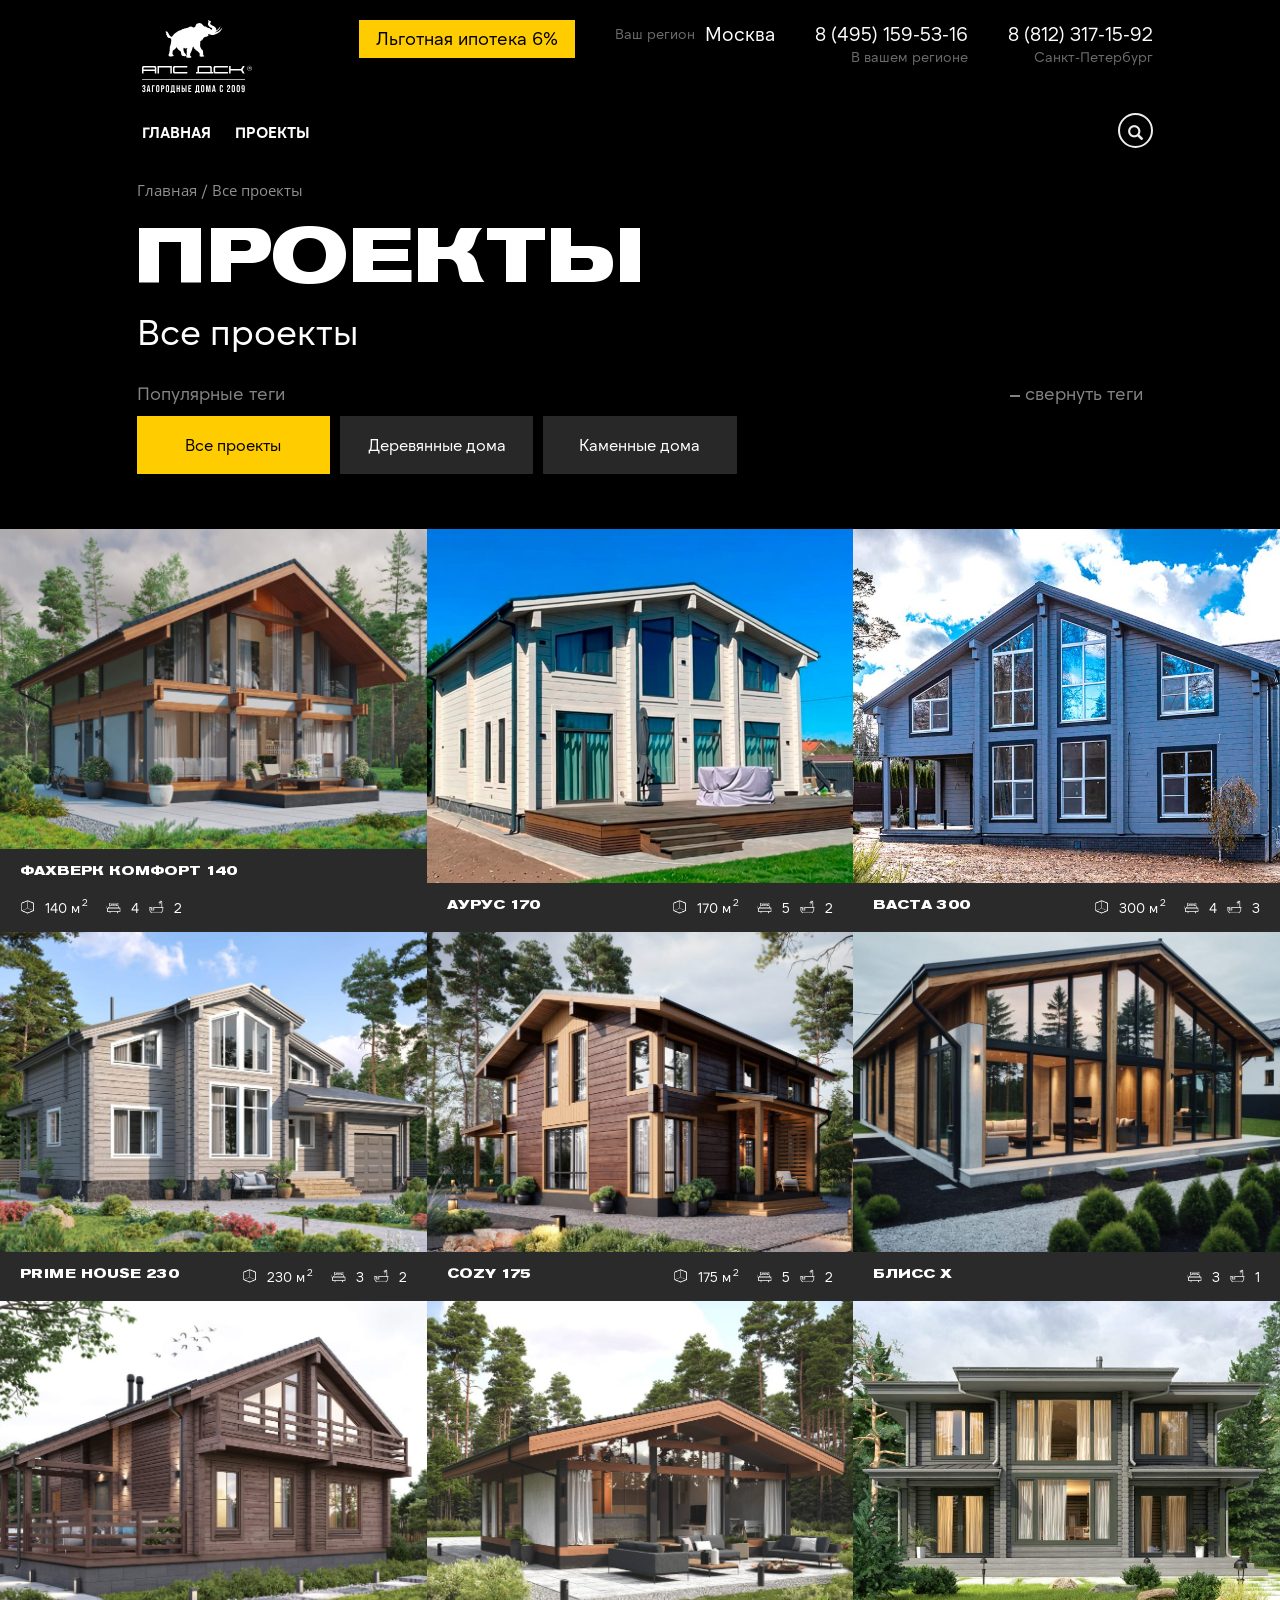
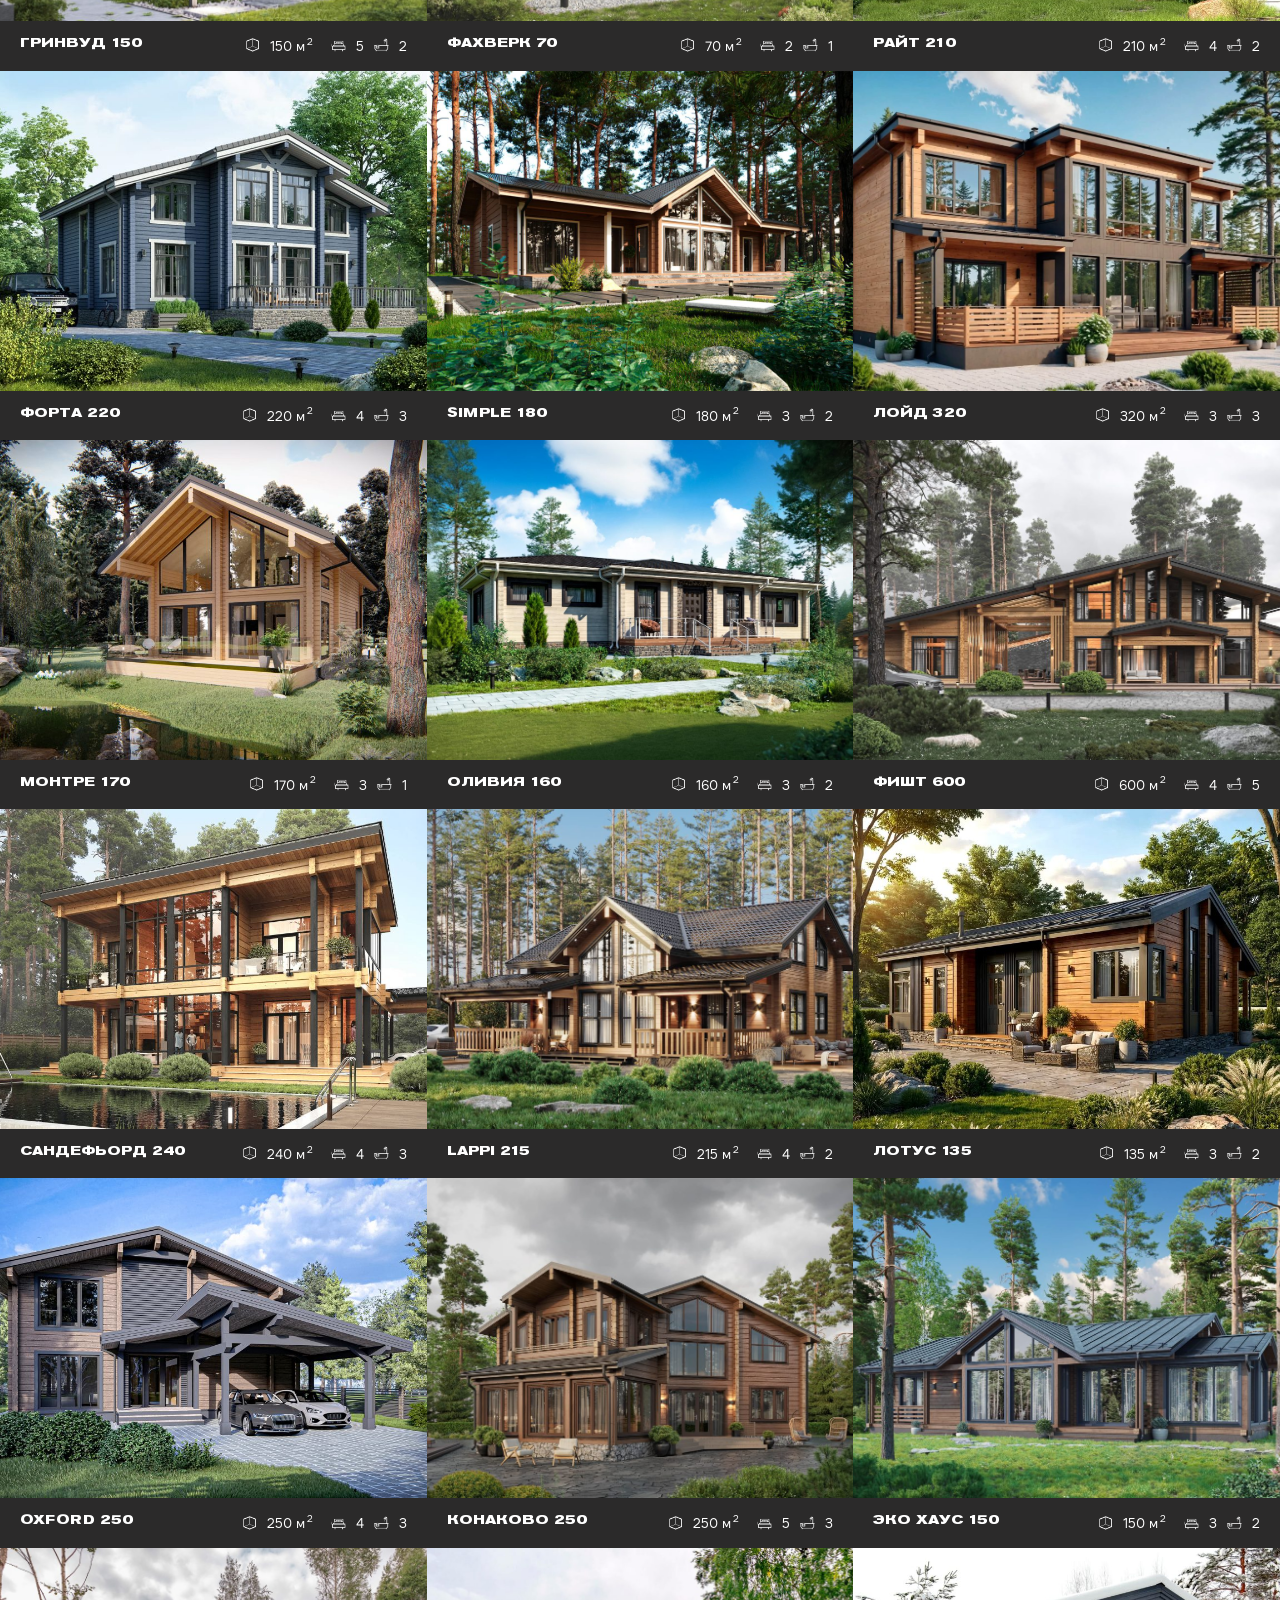
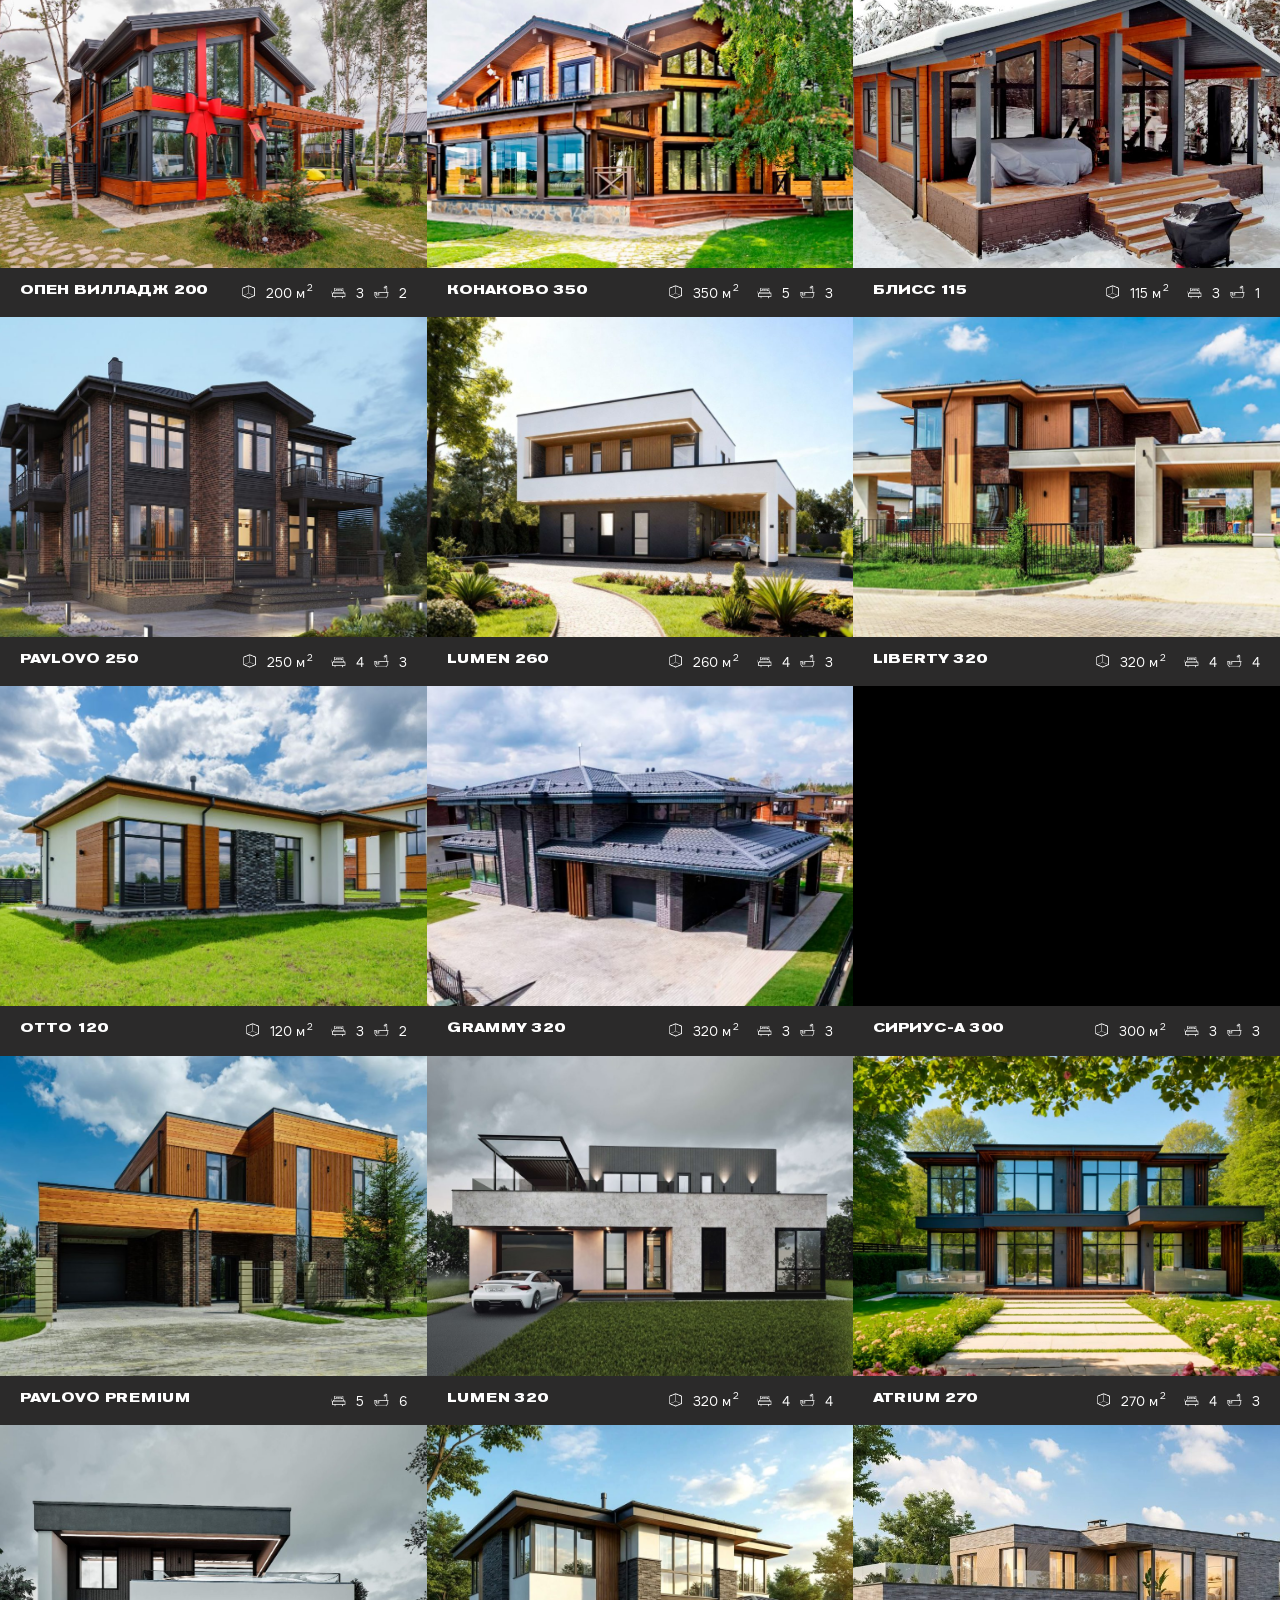
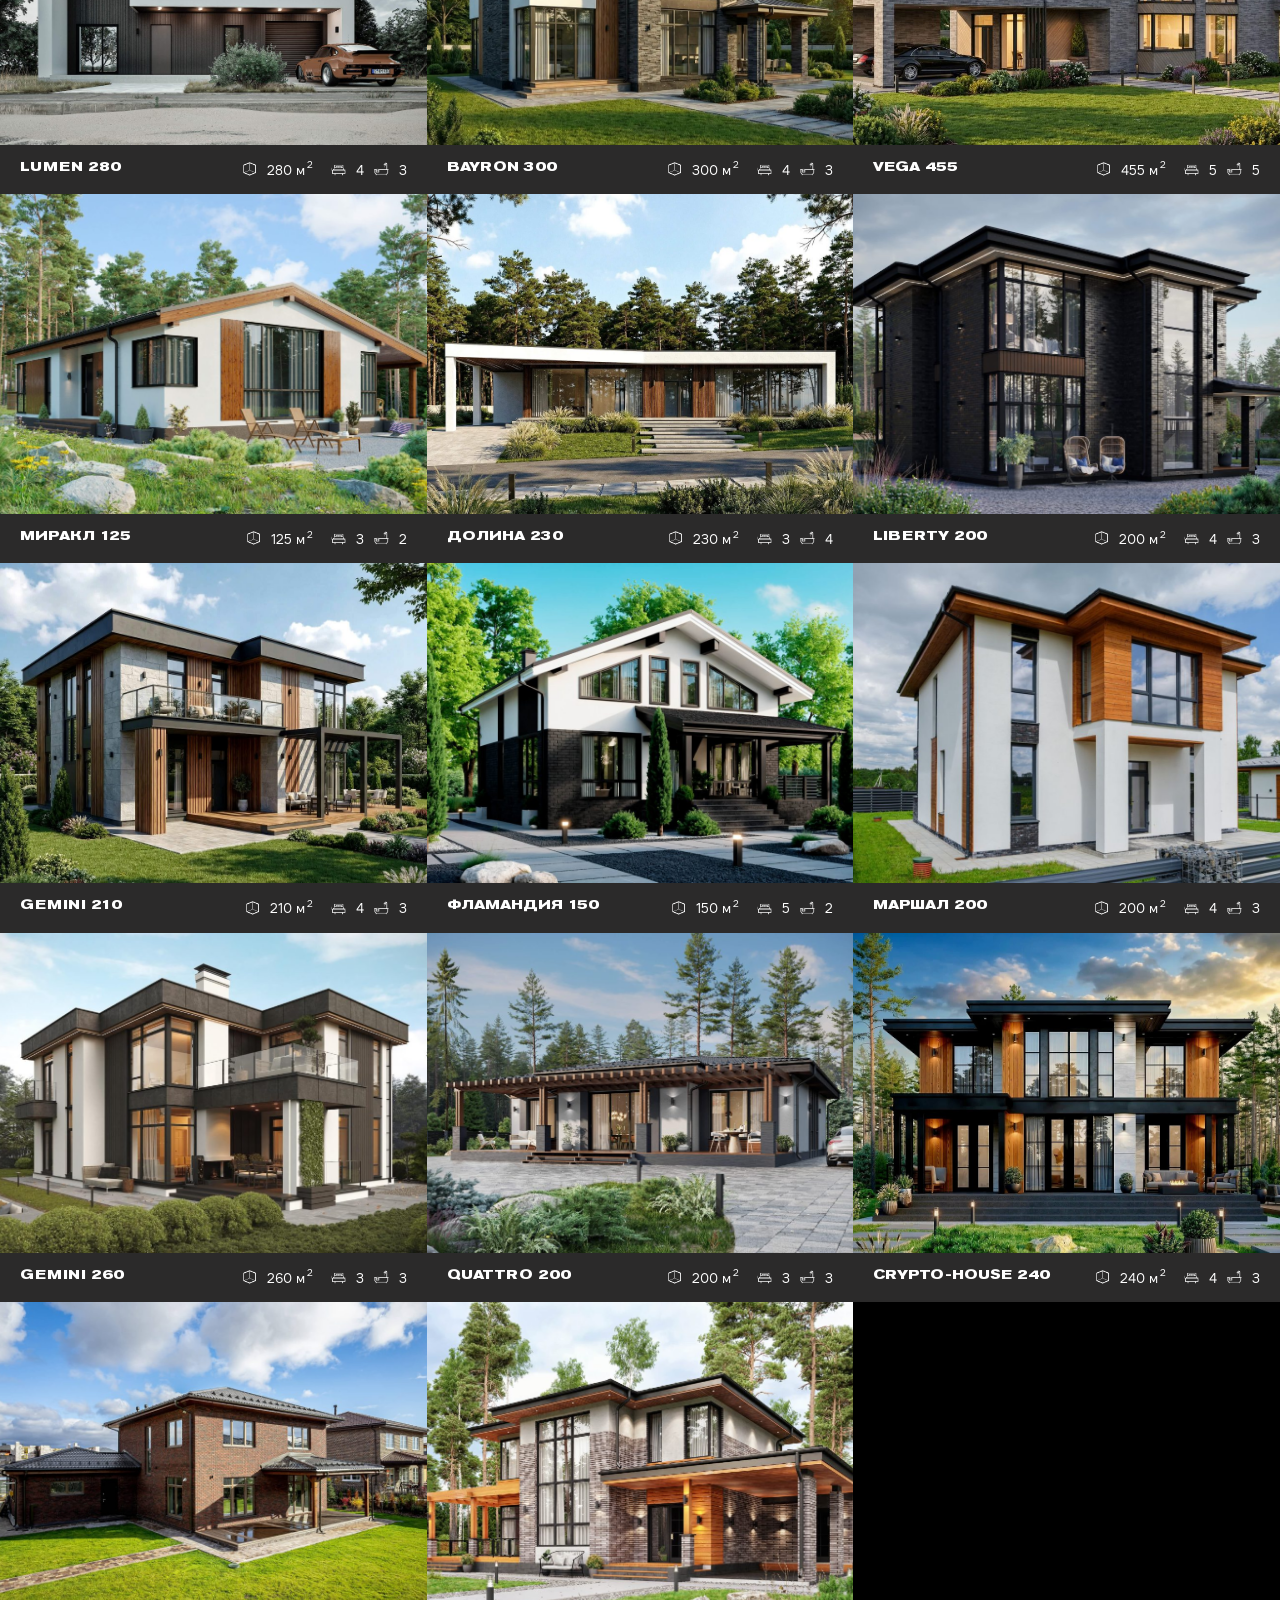
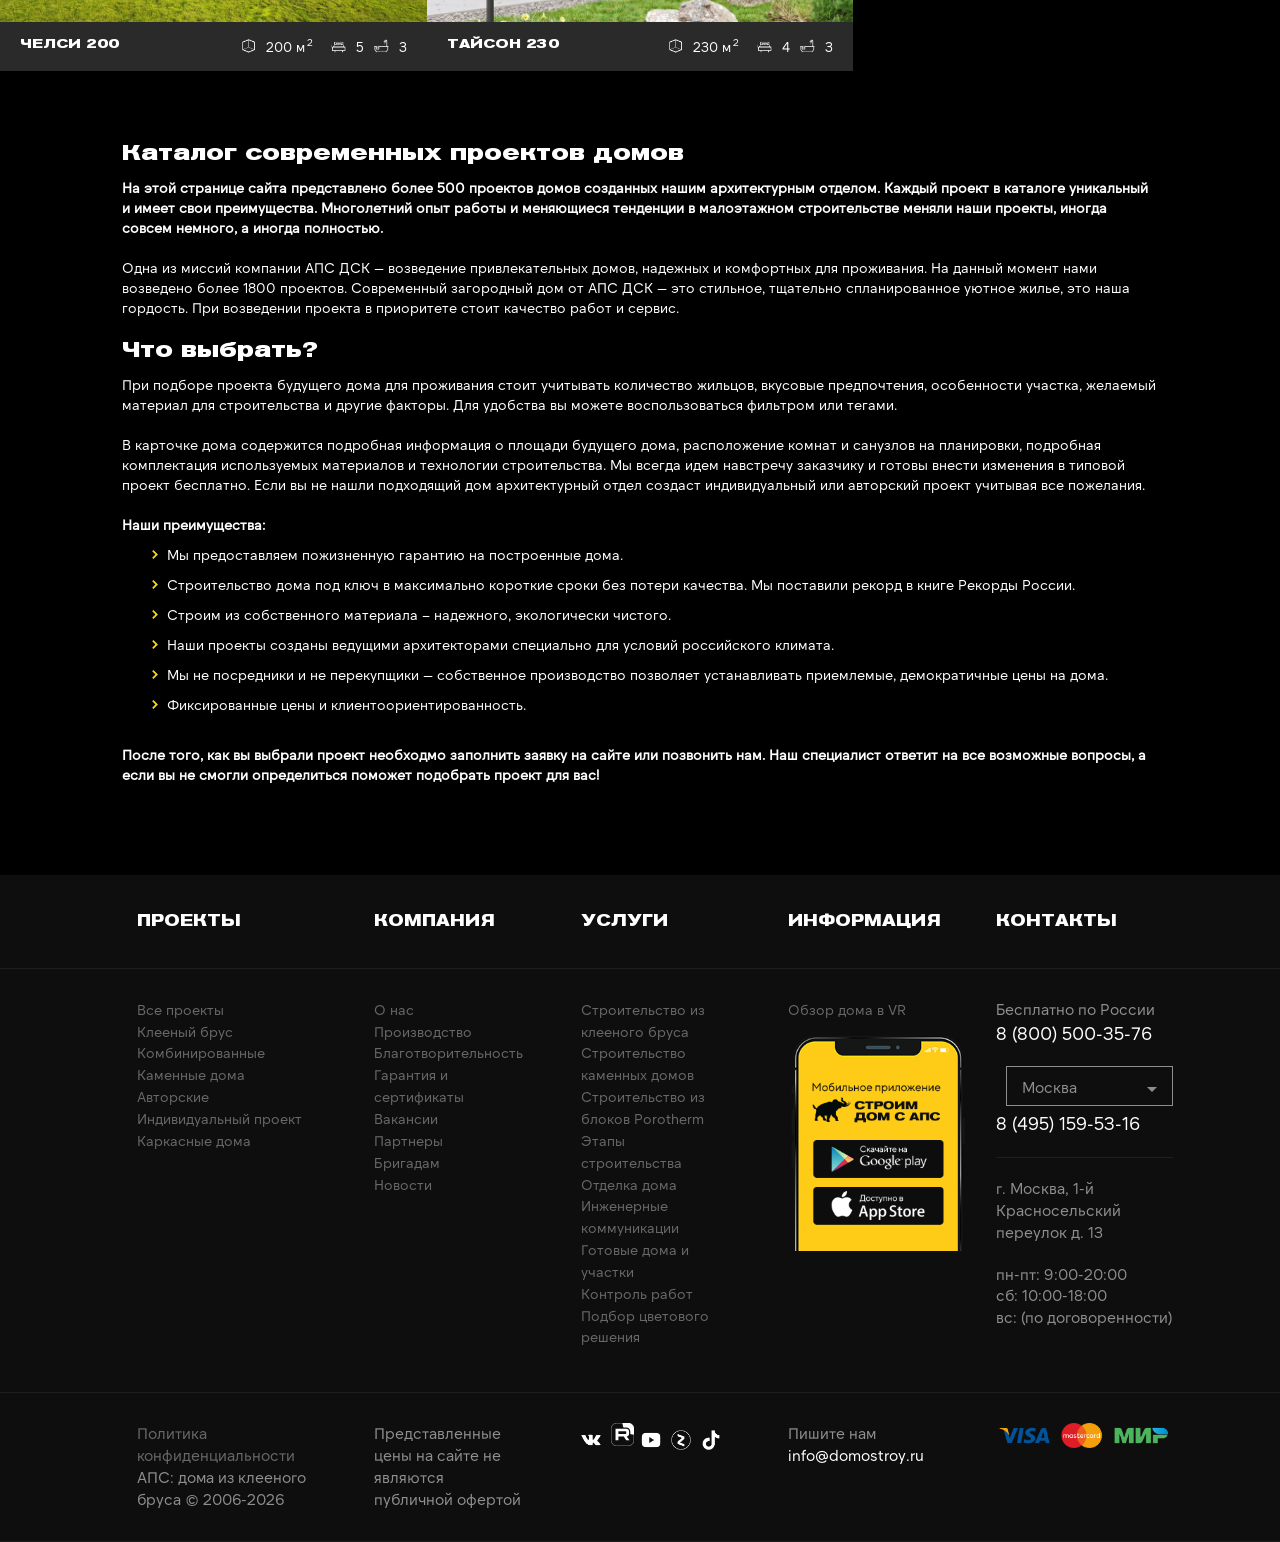
==== archive.html @ 1470584a "first commit" ====
<!DOCTYPE html>

<html lang="en"><head><meta http-equiv="Content-Type" content="text/html; charset=UTF-8">
    
    <meta http-equiv="X-UA-Compatible" content="IE=edge">
    <meta name="viewport" content="width=device-width, initial-scale=1, maximum-scale=1.0, user-scalable=no">
    <meta property="og:image" content="image/no_image.jpg">
    <title>Каталог проектов домов под строительство. Мы строим дома под ключ с 2006 года. Даем гарантии качества работ и профессиональный подход.</title>
    
            <meta name="description" content="У нас самый большой каталог проектов домов под строительство с использованием различный строительных материалов. Мы строим дома под ключ с 2006 года и можем гарантировать высокое качество и профессиональный подход к работе. Звоните прямо сейчас!">
                <meta name="keywords" content="каталог проектов домов, дома под ключ проекты и цены, строительство домов под ключ">
        <meta http-equiv="Pragma" content="no-cache">
                    <link rel="icon" href="img/favicon.svg" type="image/svg+xml">
            
        <link href="fonts/TTNorms-Regular.woff2" rel="preload" as="font" type="font/woff2" crossorigin="">
    <link href="fonts/TTNorms-Light.woff2" rel="preload" as="font" type="font/woff2" crossorigin="">
    <link href="fonts/TTNorms-Bold.woff2" rel="preload" as="font" type="font/woff2" crossorigin="">
    <link href="fonts/AkzidenzGroteskPro-BoldEx.woff2" rel="preload" as="font" type="font/woff2" crossorigin="">
    <link href="fonts/OpenSans.woff2" rel="preload" as="font" type="font/woff2" crossorigin="">
    <link href="fonts/fontello.woff2" rel="preload" as="font" type="font/woff2" crossorigin="">
    <link href="fonts/glyphicons-halflings-regular.woff2" rel="preload" as="font" type="font/woff2" crossorigin="">

    <link href="css/jquery-ui.min.css" rel="stylesheet">
<link href="css/bootstrap.css" rel="stylesheet">
<link href="css/owl.carousel.min.css" rel="stylesheet">
<link href="css/jquery.fancybox.min.css" rel="stylesheet">
<link href="css/slick.min.css" rel="stylesheet">
<link href="css/slick-theme.min.css" rel="stylesheet">
<link href="css/swiper-bundle.min.css" rel="stylesheet">
<link href="css/style1017.css" rel="stylesheet">
<link href="css/style1018.css" rel="stylesheet">

    
    <!-- HTML5 Shim and Respond.js IE8 support of HTML5 elements and media queries -->
    <!-- WARNING: Respond.js doesn't work if you view the page via file:// -->
    <!--[if lt IE 9]>
    <script src="https://oss.maxcdn.com/libs/html5shiv/3.7.0/html5shiv.js"></script>
    <script src="https://oss.maxcdn.com/libs/respond.js/1.4.2/respond.min.js"></script>
    <![endif]-->

    
    
    
<style type="text/css">span.im-caret {
    -webkit-animation: 1s blink step-end infinite;
    animation: 1s blink step-end infinite;
}

@keyframes blink {
    from, to {
        border-right-color: black;
    }
    50% {
        border-right-color: transparent;
    }
}

@-webkit-keyframes blink {
    from, to {
        border-right-color: black;
    }
    50% {
        border-right-color: transparent;
    }
}

span.im-static {
    color: grey;
}

div.im-colormask {
    display: inline-block;
    border-style: inset;
    border-width: 2px;
    -webkit-appearance: textfield;
    -moz-appearance: textfield;
    appearance: textfield;
}

div.im-colormask > input {
    position: absolute;
    display: inline-block;
    background-color: transparent;
    color: transparent;
    -webkit-appearance: caret;
    -moz-appearance: caret;
    appearance: caret;
    border-style: none;
    left: 0; /*calculated*/
}

div.im-colormask > input:focus {
    outline: none;
}

div.im-colormask > input::-moz-selection{
    background: none;
}

div.im-colormask > input::selection{
    background: none;
}
div.im-colormask > input::-moz-selection{
    background: none;
}

div.im-colormask > div {
    color: black;
    display: inline-block;
    width: 100px; /*calculated*/
}</style><meta name='robots' content='max-image-preview:large' />
<link rel="alternate" type="application/rss+xml" title="ДомоСтрой &raquo; Лента записей типа &laquo;Проекты&raquo;" href="single.html" />
<style id="wp-img-auto-sizes-contain-inline-css">
img:is([sizes=auto i],[sizes^="auto," i]){contain-intrinsic-size:3000px 1500px}
/*# sourceURL=wp-img-auto-sizes-contain-inline-css */
</style>




<style id="global-styles-inline-css">
:root{--wp--preset--aspect-ratio--square: 1;--wp--preset--aspect-ratio--4-3: 4/3;--wp--preset--aspect-ratio--3-4: 3/4;--wp--preset--aspect-ratio--3-2: 3/2;--wp--preset--aspect-ratio--2-3: 2/3;--wp--preset--aspect-ratio--16-9: 16/9;--wp--preset--aspect-ratio--9-16: 9/16;--wp--preset--color--black: #000000;--wp--preset--color--cyan-bluish-gray: #abb8c3;--wp--preset--color--white: #ffffff;--wp--preset--color--pale-pink: #f78da7;--wp--preset--color--vivid-red: #cf2e2e;--wp--preset--color--luminous-vivid-orange: #ff6900;--wp--preset--color--luminous-vivid-amber: #fcb900;--wp--preset--color--light-green-cyan: #7bdcb5;--wp--preset--color--vivid-green-cyan: #00d084;--wp--preset--color--pale-cyan-blue: #8ed1fc;--wp--preset--color--vivid-cyan-blue: #0693e3;--wp--preset--color--vivid-purple: #9b51e0;--wp--preset--gradient--vivid-cyan-blue-to-vivid-purple: linear-gradient(135deg,rgb(6,147,227) 0%,rgb(155,81,224) 100%);--wp--preset--gradient--light-green-cyan-to-vivid-green-cyan: linear-gradient(135deg,rgb(122,220,180) 0%,rgb(0,208,130) 100%);--wp--preset--gradient--luminous-vivid-amber-to-luminous-vivid-orange: linear-gradient(135deg,rgb(252,185,0) 0%,rgb(255,105,0) 100%);--wp--preset--gradient--luminous-vivid-orange-to-vivid-red: linear-gradient(135deg,rgb(255,105,0) 0%,rgb(207,46,46) 100%);--wp--preset--gradient--very-light-gray-to-cyan-bluish-gray: linear-gradient(135deg,rgb(238,238,238) 0%,rgb(169,184,195) 100%);--wp--preset--gradient--cool-to-warm-spectrum: linear-gradient(135deg,rgb(74,234,220) 0%,rgb(151,120,209) 20%,rgb(207,42,186) 40%,rgb(238,44,130) 60%,rgb(251,105,98) 80%,rgb(254,248,76) 100%);--wp--preset--gradient--blush-light-purple: linear-gradient(135deg,rgb(255,206,236) 0%,rgb(152,150,240) 100%);--wp--preset--gradient--blush-bordeaux: linear-gradient(135deg,rgb(254,205,165) 0%,rgb(254,45,45) 50%,rgb(107,0,62) 100%);--wp--preset--gradient--luminous-dusk: linear-gradient(135deg,rgb(255,203,112) 0%,rgb(199,81,192) 50%,rgb(65,88,208) 100%);--wp--preset--gradient--pale-ocean: linear-gradient(135deg,rgb(255,245,203) 0%,rgb(182,227,212) 50%,rgb(51,167,181) 100%);--wp--preset--gradient--electric-grass: linear-gradient(135deg,rgb(202,248,128) 0%,rgb(113,206,126) 100%);--wp--preset--gradient--midnight: linear-gradient(135deg,rgb(2,3,129) 0%,rgb(40,116,252) 100%);--wp--preset--font-size--small: 13px;--wp--preset--font-size--medium: 20px;--wp--preset--font-size--large: 36px;--wp--preset--font-size--x-large: 42px;--wp--preset--spacing--20: 0.44rem;--wp--preset--spacing--30: 0.67rem;--wp--preset--spacing--40: 1rem;--wp--preset--spacing--50: 1.5rem;--wp--preset--spacing--60: 2.25rem;--wp--preset--spacing--70: 3.38rem;--wp--preset--spacing--80: 5.06rem;--wp--preset--shadow--natural: 6px 6px 9px rgba(0, 0, 0, 0.2);--wp--preset--shadow--deep: 12px 12px 50px rgba(0, 0, 0, 0.4);--wp--preset--shadow--sharp: 6px 6px 0px rgba(0, 0, 0, 0.2);--wp--preset--shadow--outlined: 6px 6px 0px -3px rgb(255, 255, 255), 6px 6px rgb(0, 0, 0);--wp--preset--shadow--crisp: 6px 6px 0px rgb(0, 0, 0);}:where(body) { margin: 0; }:where(.is-layout-flex){gap: 0.5em;}:where(.is-layout-grid){gap: 0.5em;}body .is-layout-flex{display: flex;}.is-layout-flex{flex-wrap: wrap;align-items: center;}.is-layout-flex > :is(*, div){margin: 0;}body .is-layout-grid{display: grid;}.is-layout-grid > :is(*, div){margin: 0;}body{padding-top: 0px;padding-right: 0px;padding-bottom: 0px;padding-left: 0px;}:root :where(.wp-element-button, .wp-block-button__link){background-color: #32373c;border-width: 0;color: #fff;font-family: inherit;font-size: inherit;font-style: inherit;font-weight: inherit;letter-spacing: inherit;line-height: inherit;padding-top: calc(0.667em + 2px);padding-right: calc(1.333em + 2px);padding-bottom: calc(0.667em + 2px);padding-left: calc(1.333em + 2px);text-decoration: none;text-transform: inherit;}.has-black-color{color: var(--wp--preset--color--black) !important;}.has-cyan-bluish-gray-color{color: var(--wp--preset--color--cyan-bluish-gray) !important;}.has-white-color{color: var(--wp--preset--color--white) !important;}.has-pale-pink-color{color: var(--wp--preset--color--pale-pink) !important;}.has-vivid-red-color{color: var(--wp--preset--color--vivid-red) !important;}.has-luminous-vivid-orange-color{color: var(--wp--preset--color--luminous-vivid-orange) !important;}.has-luminous-vivid-amber-color{color: var(--wp--preset--color--luminous-vivid-amber) !important;}.has-light-green-cyan-color{color: var(--wp--preset--color--light-green-cyan) !important;}.has-vivid-green-cyan-color{color: var(--wp--preset--color--vivid-green-cyan) !important;}.has-pale-cyan-blue-color{color: var(--wp--preset--color--pale-cyan-blue) !important;}.has-vivid-cyan-blue-color{color: var(--wp--preset--color--vivid-cyan-blue) !important;}.has-vivid-purple-color{color: var(--wp--preset--color--vivid-purple) !important;}.has-black-background-color{background-color: var(--wp--preset--color--black) !important;}.has-cyan-bluish-gray-background-color{background-color: var(--wp--preset--color--cyan-bluish-gray) !important;}.has-white-background-color{background-color: var(--wp--preset--color--white) !important;}.has-pale-pink-background-color{background-color: var(--wp--preset--color--pale-pink) !important;}.has-vivid-red-background-color{background-color: var(--wp--preset--color--vivid-red) !important;}.has-luminous-vivid-orange-background-color{background-color: var(--wp--preset--color--luminous-vivid-orange) !important;}.has-luminous-vivid-amber-background-color{background-color: var(--wp--preset--color--luminous-vivid-amber) !important;}.has-light-green-cyan-background-color{background-color: var(--wp--preset--color--light-green-cyan) !important;}.has-vivid-green-cyan-background-color{background-color: var(--wp--preset--color--vivid-green-cyan) !important;}.has-pale-cyan-blue-background-color{background-color: var(--wp--preset--color--pale-cyan-blue) !important;}.has-vivid-cyan-blue-background-color{background-color: var(--wp--preset--color--vivid-cyan-blue) !important;}.has-vivid-purple-background-color{background-color: var(--wp--preset--color--vivid-purple) !important;}.has-black-border-color{border-color: var(--wp--preset--color--black) !important;}.has-cyan-bluish-gray-border-color{border-color: var(--wp--preset--color--cyan-bluish-gray) !important;}.has-white-border-color{border-color: var(--wp--preset--color--white) !important;}.has-pale-pink-border-color{border-color: var(--wp--preset--color--pale-pink) !important;}.has-vivid-red-border-color{border-color: var(--wp--preset--color--vivid-red) !important;}.has-luminous-vivid-orange-border-color{border-color: var(--wp--preset--color--luminous-vivid-orange) !important;}.has-luminous-vivid-amber-border-color{border-color: var(--wp--preset--color--luminous-vivid-amber) !important;}.has-light-green-cyan-border-color{border-color: var(--wp--preset--color--light-green-cyan) !important;}.has-vivid-green-cyan-border-color{border-color: var(--wp--preset--color--vivid-green-cyan) !important;}.has-pale-cyan-blue-border-color{border-color: var(--wp--preset--color--pale-cyan-blue) !important;}.has-vivid-cyan-blue-border-color{border-color: var(--wp--preset--color--vivid-cyan-blue) !important;}.has-vivid-purple-border-color{border-color: var(--wp--preset--color--vivid-purple) !important;}.has-vivid-cyan-blue-to-vivid-purple-gradient-background{background: var(--wp--preset--gradient--vivid-cyan-blue-to-vivid-purple) !important;}.has-light-green-cyan-to-vivid-green-cyan-gradient-background{background: var(--wp--preset--gradient--light-green-cyan-to-vivid-green-cyan) !important;}.has-luminous-vivid-amber-to-luminous-vivid-orange-gradient-background{background: var(--wp--preset--gradient--luminous-vivid-amber-to-luminous-vivid-orange) !important;}.has-luminous-vivid-orange-to-vivid-red-gradient-background{background: var(--wp--preset--gradient--luminous-vivid-orange-to-vivid-red) !important;}.has-very-light-gray-to-cyan-bluish-gray-gradient-background{background: var(--wp--preset--gradient--very-light-gray-to-cyan-bluish-gray) !important;}.has-cool-to-warm-spectrum-gradient-background{background: var(--wp--preset--gradient--cool-to-warm-spectrum) !important;}.has-blush-light-purple-gradient-background{background: var(--wp--preset--gradient--blush-light-purple) !important;}.has-blush-bordeaux-gradient-background{background: var(--wp--preset--gradient--blush-bordeaux) !important;}.has-luminous-dusk-gradient-background{background: var(--wp--preset--gradient--luminous-dusk) !important;}.has-pale-ocean-gradient-background{background: var(--wp--preset--gradient--pale-ocean) !important;}.has-electric-grass-gradient-background{background: var(--wp--preset--gradient--electric-grass) !important;}.has-midnight-gradient-background{background: var(--wp--preset--gradient--midnight) !important;}.has-small-font-size{font-size: var(--wp--preset--font-size--small) !important;}.has-medium-font-size{font-size: var(--wp--preset--font-size--medium) !important;}.has-large-font-size{font-size: var(--wp--preset--font-size--large) !important;}.has-x-large-font-size{font-size: var(--wp--preset--font-size--x-large) !important;}
/*# sourceURL=global-styles-inline-css */
</style>



</head>
<body class="  ">
<script src="js/jquery.min.js"></script>

<div class="wrap_body   wrap_category" style="opacity:1">
        <header class="block_black">
        <div class="header-fixed">
                        <div style="width: 100%;"></div>
            <div class="header-fixed-logo">
                <a href="index.html">
                    <div class="logo-el">
                        <img src="img/logo.svg" title="APS-DSK" alt="APS-DSK">
                    </div>
                </a>
            </div>
            <div class="container">
                <div class="row">
                    <div class="header-fixed-logo">
                        <a href="index.html">
                            <div class="logo-el">
                                <img src="img/logo.svg" title="APS-DSK" alt="APS-DSK">
                            </div>
                            <div class="logo-el">
                                <img src="img/logo.svg" title="APS-DSK" alt="APS-DSK">
                            </div>
                        </a>
                    </div>
                    <div class="header-fixed-content">
                    <div class="header-fixed-contacts">
                        <div class="header-fixed-content-col col-credit">
                            <a class="btn-credit" href="/stroitelstvo_doma/dom-v-kredit.html">Льготная ипотека 6%</a>
                        </div>
                        <div class="header-fixed-content-col">
                            <div class="wrap_gorod">	
	<div class="phone gorod select_gorod bold">Москва</div>
	<div class="text small">Ваш регион</div>
			<div id="regionConfirmPopup" class="block_white popup">
			<p class="regionConfirmSuppose">Ваш регион <span>Москва</span>?</p>
			<input type="button" id="rightRegion" class="btn" value="Да" onclick="$(&#39;#regionConfirmPopup&#39;).hide();">
			<input type="button" id="wrongRegion" class="btn" value="Нет" onclick="getGeoCity();$(&#39;#regionConfirmPopup&#39;).hide();">	
		</div>
	</div>                            <div id="" class="mainPhone phone bold"><a class="mgo-msk" href="tel:+74951595316">8 (495) 159-53-16</a></div>
                            <style>
                                .wrap_gorod {
                                    display: flex;
                                    flex-direction: row-reverse;
                                    justify-content: flex-start;
                                    align-items: center;
                                }

                                .select_gorod {
                                    margin-left: 10px;
                                }

                                @media (min-width: 768px) {
                                    .wrap_gorod ~ .mainPhone {
                                        display: none;
                                    }
                                }
                            </style>
                        </div>
                                                <div class="header-fixed-content-col">
                        <div id="" class="mainPhone phone bold"><a class="mgo-msk" href="tel:+74951595316">8 (495) 159-53-16</a></div>
                        <div class="text small" id="phone_region">В вашем регионе</div>
                        </div>
                                                                        <div class="header-fixed-content-col">
                        <div class="phone bold"><a class="mgo-spb" href="tel:88123366079">8 (812) 317-15-92</a></div>
                        <div class="text small">Санкт-Петербург</div>
                        </div>
                                                                    </div>
                </div>
            </div>
            <div class="row">
                <div class="header-fixed-menu">
                    <ul class="topmenu">
<li><a href="index.html">Главная</a></li>
<li id="proj" class="child"><a href="archive.html">Проекты</a>
<ul style="opacity:0;visibility:hidden">
<li><a href="archive.html">Все проекты</a></li>
<li><a href="archive.html">Деревянные дома</a></li>
<li><a href="archive.html">Каменные дома</a></li>
</ul>
</li>
<li class="helper"></li>
</ul>
                    <div class="dropmenu">
                        <span class="line"></span>
                        <span class="line"></span>
                        <span class="line"></span>
                    </div>

                    <div id="search">
                        <div class="button-search glyphicon glyphicon-search"></div>
                                                <input type="text" name="filter_name" value="" onclick="this.value = &#39;&#39;;" onkeydown="this.style.color = &#39;#fff&#39;;" class="ui-autocomplete-input" autocomplete="off">
                                                <div id="search_response" style="display:none;"></div>
                    </div>
                    <div class="search-spacer"></div>
                    <div class="phoneCatalogMobile">
                        <a class="mgo-msk" href="tel:+74951595316">8 (495) 159-53-16</a>                    </div>
                    <a class="btn-credit" href="/stroitelstvo_doma/dom-v-kredit.html">Льготная ипотека 6%</a>
                </div>
            </div>
        </div>
        <div class="header-fixed-contacts header-fixed-contacts--mobile">
            <div class="header-fixed-content-col">
                <div class="wrap_gorod">	
	<div class="phone gorod select_gorod bold">Москва</div>
	<div class="text small">Ваш регион</div>
			<div id="regionConfirmPopup" class="block_white popup">
			<p class="regionConfirmSuppose">Ваш регион <span>Москва</span>?</p>
			<input type="button" id="rightRegion" class="btn" value="Да" onclick="$(&#39;#regionConfirmPopup&#39;).hide();">
			<input type="button" id="wrongRegion" class="btn" value="Нет" onclick="getGeoCity();$(&#39;#regionConfirmPopup&#39;).hide();">	
		</div>
	</div>                <div id="" class="mainPhone phone bold"><a class="mgo-msk" href="tel:+74951595316">8 (495) 159-53-16</a></div>
                <style>
                    .wrap_gorod {
                        display: flex;
                        flex-direction: row-reverse;
                        justify-content: flex-start;
                        align-items: center;
                    }

                    .select_gorod {
                        margin-left: 10px;
                    }

                    @media (min-width: 768px) {
                        .wrap_gorod ~ .mainPhone {
                            display: none;
                        }
                    }
                </style>
            </div>
                                    <div class="header-fixed-content-col">
            <div class="phone bold"><a href="tel:88123366079">8 (812) 336-60-79</a></div>
            <div class="text small">Санкт-Петербург</div>
            </div>
                    </div>
</div>





		<link rel="stylesheet" href="css/category.css">
    <div class="breadcrumb gray small">
    	<div class="container">
    		<div class="row">
    			<div class="col-xs-12">
    				                        																		<a class="gray small" href="index.html">Главная</a>
						    				                            					 / 													<span class="gray small">Все проекты</span>
						    				                            			</div>
    		</div>
    	</div>
    </div>
</header>


<div class="category ">
	<div class="container block_black mcc m_w">
		<div class="row">
			<div class="col-xs-12 col-sm-10 block-title-top">
				<div class="h1 text-uppercase">Проекты</div>
				<h1>Все проекты</h1>
			</div>
		</div>
	</div>
	<div class="container block_black">
		<div class="row">
			<div class="col-xs-12 tags">
        	    		<div class="head_tags">Популярные теги
    			<span class="but_tag hide_t">свернуть теги</span>
    		</div>
    		<div class="list_tag">
                <div class="swiper">
                    <div class="swiper-wrapper">
<a class="tag swiper-slide active" href="archive.html">Все проекты</a><a class="tag swiper-slide" href="archive.html">Деревянные дома</a><a class="tag swiper-slide" href="archive.html">Каменные дома</a></div>

                    <div class="swiper-prev swiper-arrow">
                        <svg width="9" height="14" viewBox="0 0 9 14" fill="none" xmlns="http://www.w3.org/2000/svg">
                            <path fill-rule="evenodd" clip-rule="evenodd" d="M8.80859 6.67383L8.77441 6.64062L8.80859 6.60645L2.20215 0L0 2.20215L4.4375 6.64062L0 11.0781L2.20215 13.2803L8.80859 6.67383Z" fill="currentColor">
                        </path></svg>
                    </div>
                    <div class="swiper-next swiper-arrow">
                        <svg width="9" height="14" viewBox="0 0 9 14" fill="none" xmlns="http://www.w3.org/2000/svg">
                            <path fill-rule="evenodd" clip-rule="evenodd" d="M8.80859 6.67383L8.77441 6.64062L8.80859 6.60645L2.20215 0L0 2.20215L4.4375 6.64062L0 11.0781L2.20215 13.2803L8.80859 6.67383Z" fill="currentColor">
                        </path></svg>
                    </div>

                    <div class="swiper-scrollbar"></div>
                </div>
    		</div>
    	</div>
	</div>

  </div>
 


	<div class="projects-list block_black">
					<div class="category-info">
							</div>
		
					<div class="row block_products" id="bp">
					<div class="el_product">
						<div class="el_product-images" style="position: relative;">
							<a href="single.html" class="img">
								<img class="orig" title="Фахверк Комфорт 140" alt="Фахверк Комфорт 140" src="uploads/w1-11-1024x655.jpg">							</a>
						</div>
						<div class="product-info">
							<div class="product-info-bottom-wrap">
								<div class="product-info-bottom">
									<span class="name text-uppercase"><span>Фахверк Комфорт 140</span></span>
									<div class="options">
										<span class="option nowrap b_ico ico_area">140 м<sup>2</sup></span>										<span class="option nowrap b_ico ico_rooms">4</span>										<span class="option nowrap b_ico ico_baths">2</span>									</div>
								</div>
							</div>
						</div>
					</div>
					<div class="el_product">
						<div class="el_product-images" style="position: relative;">
							<a href="single.html" class="img">
								<img class="orig" title="Аурус 170" alt="Аурус 170" src="uploads/w221-1024x646.jpg">							</a>
						</div>
						<div class="product-info">
							<div class="product-info-bottom-wrap">
								<div class="product-info-bottom">
									<span class="name text-uppercase"><span>Аурус 170</span></span>
									<div class="options">
										<span class="option nowrap b_ico ico_area">170 м<sup>2</sup></span>										<span class="option nowrap b_ico ico_rooms">5</span>										<span class="option nowrap b_ico ico_baths">2</span>									</div>
								</div>
							</div>
						</div>
					</div>
					<div class="el_product">
						<div class="el_product-images" style="position: relative;">
							<a href="single.html" class="img">
								<img class="orig" title="Васта 300" alt="Васта 300" src="uploads/w333-1024x646.jpg">							</a>
						</div>
						<div class="product-info">
							<div class="product-info-bottom-wrap">
								<div class="product-info-bottom">
									<span class="name text-uppercase"><span>Васта 300</span></span>
									<div class="options">
										<span class="option nowrap b_ico ico_area">300 м<sup>2</sup></span>										<span class="option nowrap b_ico ico_rooms">4</span>										<span class="option nowrap b_ico ico_baths">3</span>									</div>
								</div>
							</div>
						</div>
					</div>
					<div class="el_product">
						<div class="el_product-images" style="position: relative;">
							<a href="single.html" class="img">
								<img class="orig" title="Prime House 230" alt="Prime House 230" src="uploads/w1-10-1024x655.jpg">							</a>
						</div>
						<div class="product-info">
							<div class="product-info-bottom-wrap">
								<div class="product-info-bottom">
									<span class="name text-uppercase"><span>Prime House 230</span></span>
									<div class="options">
										<span class="option nowrap b_ico ico_area">230 м<sup>2</sup></span>										<span class="option nowrap b_ico ico_rooms">3</span>										<span class="option nowrap b_ico ico_baths">2</span>									</div>
								</div>
							</div>
						</div>
					</div>
					<div class="el_product">
						<div class="el_product-images" style="position: relative;">
							<a href="single.html" class="img">
								<img class="orig" title="Cozy 175" alt="Cozy 175" src="uploads/w2-3-1024x655.jpg">							</a>
						</div>
						<div class="product-info">
							<div class="product-info-bottom-wrap">
								<div class="product-info-bottom">
									<span class="name text-uppercase"><span>Cozy 175</span></span>
									<div class="options">
										<span class="option nowrap b_ico ico_area">175 м<sup>2</sup></span>										<span class="option nowrap b_ico ico_rooms">5</span>										<span class="option nowrap b_ico ico_baths">2</span>									</div>
								</div>
							</div>
						</div>
					</div>
					<div class="el_product">
						<div class="el_product-images" style="position: relative;">
							<a href="single.html" class="img">
								<img class="orig" title="Блисс Х" alt="Блисс Х" src="uploads/w1-9-1024x701.jpg">							</a>
						</div>
						<div class="product-info">
							<div class="product-info-bottom-wrap">
								<div class="product-info-bottom">
									<span class="name text-uppercase"><span>Блисс Х</span></span>
									<div class="options">
																				<span class="option nowrap b_ico ico_rooms">3</span>										<span class="option nowrap b_ico ico_baths">1</span>									</div>
								</div>
							</div>
						</div>
					</div>
					<div class="el_product">
						<div class="el_product-images" style="position: relative;">
							<a href="single.html" class="img">
								<img class="orig" title="Гринвуд 150" alt="Гринвуд 150" src="uploads/21-greenwood-1-1024x655.jpg">							</a>
						</div>
						<div class="product-info">
							<div class="product-info-bottom-wrap">
								<div class="product-info-bottom">
									<span class="name text-uppercase"><span>Гринвуд 150</span></span>
									<div class="options">
										<span class="option nowrap b_ico ico_area">150 м<sup>2</sup></span>										<span class="option nowrap b_ico ico_rooms">5</span>										<span class="option nowrap b_ico ico_baths">2</span>									</div>
								</div>
							</div>
						</div>
					</div>
					<div class="el_product">
						<div class="el_product-images" style="position: relative;">
							<a href="single.html" class="img">
								<img class="orig" title="Фахверк 70" alt="Фахверк 70" src="uploads/w1-8-1024x655.jpg">							</a>
						</div>
						<div class="product-info">
							<div class="product-info-bottom-wrap">
								<div class="product-info-bottom">
									<span class="name text-uppercase"><span>Фахверк 70</span></span>
									<div class="options">
										<span class="option nowrap b_ico ico_area">70 м<sup>2</sup></span>										<span class="option nowrap b_ico ico_rooms">2</span>										<span class="option nowrap b_ico ico_baths">1</span>									</div>
								</div>
							</div>
						</div>
					</div>
					<div class="el_product">
						<div class="el_product-images" style="position: relative;">
							<a href="single.html" class="img">
								<img class="orig" title="Райт 210" alt="Райт 210" src="uploads/APSDSK_PROEKT-1-1024x576.jpg">							</a>
						</div>
						<div class="product-info">
							<div class="product-info-bottom-wrap">
								<div class="product-info-bottom">
									<span class="name text-uppercase"><span>Райт 210</span></span>
									<div class="options">
										<span class="option nowrap b_ico ico_area">210 м<sup>2</sup></span>										<span class="option nowrap b_ico ico_rooms">4</span>										<span class="option nowrap b_ico ico_baths">2</span>									</div>
								</div>
							</div>
						</div>
					</div>
					<div class="el_product">
						<div class="el_product-images" style="position: relative;">
							<a href="single.html" class="img">
								<img class="orig" title="Форта 220" alt="Форта 220" src="uploads/forta_2-1024x576.jpg">							</a>
						</div>
						<div class="product-info">
							<div class="product-info-bottom-wrap">
								<div class="product-info-bottom">
									<span class="name text-uppercase"><span>Форта 220</span></span>
									<div class="options">
										<span class="option nowrap b_ico ico_area">220 м<sup>2</sup></span>										<span class="option nowrap b_ico ico_rooms">4</span>										<span class="option nowrap b_ico ico_baths">3</span>									</div>
								</div>
							</div>
						</div>
					</div>
					<div class="el_product">
						<div class="el_product-images" style="position: relative;">
							<a href="single.html" class="img">
								<img class="orig" title="Simple 180" alt="Simple 180" src="uploads/w1-7-1024x768.jpg">							</a>
						</div>
						<div class="product-info">
							<div class="product-info-bottom-wrap">
								<div class="product-info-bottom">
									<span class="name text-uppercase"><span>Simple 180</span></span>
									<div class="options">
										<span class="option nowrap b_ico ico_area">180 м<sup>2</sup></span>										<span class="option nowrap b_ico ico_rooms">3</span>										<span class="option nowrap b_ico ico_baths">2</span>									</div>
								</div>
							</div>
						</div>
					</div>
					<div class="el_product">
						<div class="el_product-images" style="position: relative;">
							<a href="single.html" class="img">
								<img class="orig" title="Лойд 320" alt="Лойд 320" src="uploads/L1-1024x715.jpg">							</a>
						</div>
						<div class="product-info">
							<div class="product-info-bottom-wrap">
								<div class="product-info-bottom">
									<span class="name text-uppercase"><span>Лойд 320</span></span>
									<div class="options">
										<span class="option nowrap b_ico ico_area">320 м<sup>2</sup></span>										<span class="option nowrap b_ico ico_rooms">3</span>										<span class="option nowrap b_ico ico_baths">3</span>									</div>
								</div>
							</div>
						</div>
					</div>
					<div class="el_product">
						<div class="el_product-images" style="position: relative;">
							<a href="single.html" class="img">
								<img class="orig" title="Монтре 170" alt="Монтре 170" src="uploads/View-1-1024x576.jpg">							</a>
						</div>
						<div class="product-info">
							<div class="product-info-bottom-wrap">
								<div class="product-info-bottom">
									<span class="name text-uppercase"><span>Монтре 170</span></span>
									<div class="options">
										<span class="option nowrap b_ico ico_area">170 м<sup>2</sup></span>										<span class="option nowrap b_ico ico_rooms">3</span>										<span class="option nowrap b_ico ico_baths">1</span>									</div>
								</div>
							</div>
						</div>
					</div>
					<div class="el_product">
						<div class="el_product-images" style="position: relative;">
							<a href="single.html" class="img">
								<img class="orig" title="Оливия 160" alt="Оливия 160" src="uploads/661992030846981-1024x819.jpg">							</a>
						</div>
						<div class="product-info">
							<div class="product-info-bottom-wrap">
								<div class="product-info-bottom">
									<span class="name text-uppercase"><span>Оливия 160</span></span>
									<div class="options">
										<span class="option nowrap b_ico ico_area">160 м<sup>2</sup></span>										<span class="option nowrap b_ico ico_rooms">3</span>										<span class="option nowrap b_ico ico_baths">2</span>									</div>
								</div>
							</div>
						</div>
					</div>
					<div class="el_product">
						<div class="el_product-images" style="position: relative;">
							<a href="single.html" class="img">
								<img class="orig" title="Фишт 600" alt="Фишт 600" src="uploads/w1-6-1024x655.jpg">							</a>
						</div>
						<div class="product-info">
							<div class="product-info-bottom-wrap">
								<div class="product-info-bottom">
									<span class="name text-uppercase"><span>Фишт 600</span></span>
									<div class="options">
										<span class="option nowrap b_ico ico_area">600 м<sup>2</sup></span>										<span class="option nowrap b_ico ico_rooms">4</span>										<span class="option nowrap b_ico ico_baths">5</span>									</div>
								</div>
							</div>
						</div>
					</div>
					<div class="el_product">
						<div class="el_product-images" style="position: relative;">
							<a href="single.html" class="img">
								<img class="orig" title="Сандефьорд 240" alt="Сандефьорд 240" src="uploads/w0-1024x579.jpg">							</a>
						</div>
						<div class="product-info">
							<div class="product-info-bottom-wrap">
								<div class="product-info-bottom">
									<span class="name text-uppercase"><span>Сандефьорд 240</span></span>
									<div class="options">
										<span class="option nowrap b_ico ico_area">240 м<sup>2</sup></span>										<span class="option nowrap b_ico ico_rooms">4</span>										<span class="option nowrap b_ico ico_baths">3</span>									</div>
								</div>
							</div>
						</div>
					</div>
					<div class="el_product">
						<div class="el_product-images" style="position: relative;">
							<a href="single.html" class="img">
								<img class="orig" title="Lappi 215" alt="Lappi 215" src="uploads/w2-2-1024x655.jpg">							</a>
						</div>
						<div class="product-info">
							<div class="product-info-bottom-wrap">
								<div class="product-info-bottom">
									<span class="name text-uppercase"><span>Lappi 215</span></span>
									<div class="options">
										<span class="option nowrap b_ico ico_area">215 м<sup>2</sup></span>										<span class="option nowrap b_ico ico_rooms">4</span>										<span class="option nowrap b_ico ico_baths">2</span>									</div>
								</div>
							</div>
						</div>
					</div>
					<div class="el_product">
						<div class="el_product-images" style="position: relative;">
							<a href="single.html" class="img">
								<img class="orig" title="Лотус 135" alt="Лотус 135" src="uploads/h1-4-765x1024.jpg">							</a>
						</div>
						<div class="product-info">
							<div class="product-info-bottom-wrap">
								<div class="product-info-bottom">
									<span class="name text-uppercase"><span>Лотус 135</span></span>
									<div class="options">
										<span class="option nowrap b_ico ico_area">135 м<sup>2</sup></span>										<span class="option nowrap b_ico ico_rooms">3</span>										<span class="option nowrap b_ico ico_baths">2</span>									</div>
								</div>
							</div>
						</div>
					</div>
					<div class="el_product">
						<div class="el_product-images" style="position: relative;">
							<a href="single.html" class="img">
								<img class="orig" title="Oxford 250" alt="Oxford 250" src="uploads/k1-1-1024x576.jpg">							</a>
						</div>
						<div class="product-info">
							<div class="product-info-bottom-wrap">
								<div class="product-info-bottom">
									<span class="name text-uppercase"><span>Oxford 250</span></span>
									<div class="options">
										<span class="option nowrap b_ico ico_area">250 м<sup>2</sup></span>										<span class="option nowrap b_ico ico_rooms">4</span>										<span class="option nowrap b_ico ico_baths">3</span>									</div>
								</div>
							</div>
						</div>
					</div>
					<div class="el_product">
						<div class="el_product-images" style="position: relative;">
							<a href="single.html" class="img">
								<img class="orig" title="Конаково 250" alt="Конаково 250" src="uploads/w2-1-1024x655.jpg">							</a>
						</div>
						<div class="product-info">
							<div class="product-info-bottom-wrap">
								<div class="product-info-bottom">
									<span class="name text-uppercase"><span>Конаково 250</span></span>
									<div class="options">
										<span class="option nowrap b_ico ico_area">250 м<sup>2</sup></span>										<span class="option nowrap b_ico ico_rooms">5</span>										<span class="option nowrap b_ico ico_baths">3</span>									</div>
								</div>
							</div>
						</div>
					</div>
					<div class="el_product">
						<div class="el_product-images" style="position: relative;">
							<a href="single.html" class="img">
								<img class="orig" title="Эко Хаус 150" alt="Эко Хаус 150" src="uploads/w1-5-1024x655.jpg">							</a>
						</div>
						<div class="product-info">
							<div class="product-info-bottom-wrap">
								<div class="product-info-bottom">
									<span class="name text-uppercase"><span>Эко Хаус 150</span></span>
									<div class="options">
										<span class="option nowrap b_ico ico_area">150 м<sup>2</sup></span>										<span class="option nowrap b_ico ico_rooms">3</span>										<span class="option nowrap b_ico ico_baths">2</span>									</div>
								</div>
							</div>
						</div>
					</div>
					<div class="el_product">
						<div class="el_product-images" style="position: relative;">
							<a href="single.html" class="img">
								<img class="orig" title="Опен Вилладж 200" alt="Опен Вилладж 200" src="uploads/IMG_0047-1024x683.jpg">							</a>
						</div>
						<div class="product-info">
							<div class="product-info-bottom-wrap">
								<div class="product-info-bottom">
									<span class="name text-uppercase"><span>Опен Вилладж 200</span></span>
									<div class="options">
										<span class="option nowrap b_ico ico_area">200 м<sup>2</sup></span>										<span class="option nowrap b_ico ico_rooms">3</span>										<span class="option nowrap b_ico ico_baths">2</span>									</div>
								</div>
							</div>
						</div>
					</div>
					<div class="el_product">
						<div class="el_product-images" style="position: relative;">
							<a href="single.html" class="img">
								<img class="orig" title="Конаково 350" alt="Конаково 350" src="uploads/w900-1024x646.jpg">							</a>
						</div>
						<div class="product-info">
							<div class="product-info-bottom-wrap">
								<div class="product-info-bottom">
									<span class="name text-uppercase"><span>Конаково 350</span></span>
									<div class="options">
										<span class="option nowrap b_ico ico_area">350 м<sup>2</sup></span>										<span class="option nowrap b_ico ico_rooms">5</span>										<span class="option nowrap b_ico ico_baths">3</span>									</div>
								</div>
							</div>
						</div>
					</div>
					<div class="el_product">
						<div class="el_product-images" style="position: relative;">
							<a href="single.html" class="img">
								<img class="orig" title="Блисс 115" alt="Блисс 115" src="uploads/6-1024x577.jpg">							</a>
						</div>
						<div class="product-info">
							<div class="product-info-bottom-wrap">
								<div class="product-info-bottom">
									<span class="name text-uppercase"><span>Блисс 115</span></span>
									<div class="options">
										<span class="option nowrap b_ico ico_area">115 м<sup>2</sup></span>										<span class="option nowrap b_ico ico_rooms">3</span>										<span class="option nowrap b_ico ico_baths">1</span>									</div>
								</div>
							</div>
						</div>
					</div>
					<div class="el_product">
						<div class="el_product-images" style="position: relative;">
							<a href="single.html" class="img">
								<img class="orig" title="PAVLOVO 250" alt="PAVLOVO 250" src="uploads/w1-4-1024x655.jpg">							</a>
						</div>
						<div class="product-info">
							<div class="product-info-bottom-wrap">
								<div class="product-info-bottom">
									<span class="name text-uppercase"><span>PAVLOVO 250</span></span>
									<div class="options">
										<span class="option nowrap b_ico ico_area">250 м<sup>2</sup></span>										<span class="option nowrap b_ico ico_rooms">4</span>										<span class="option nowrap b_ico ico_baths">3</span>									</div>
								</div>
							</div>
						</div>
					</div>
					<div class="el_product">
						<div class="el_product-images" style="position: relative;">
							<a href="single.html" class="img">
								<img class="orig" title="Lumen 260" alt="Lumen 260" src="uploads/w1-3-1024x768.jpg">							</a>
						</div>
						<div class="product-info">
							<div class="product-info-bottom-wrap">
								<div class="product-info-bottom">
									<span class="name text-uppercase"><span>Lumen 260</span></span>
									<div class="options">
										<span class="option nowrap b_ico ico_area">260 м<sup>2</sup></span>										<span class="option nowrap b_ico ico_rooms">4</span>										<span class="option nowrap b_ico ico_baths">3</span>									</div>
								</div>
							</div>
						</div>
					</div>
					<div class="el_product">
						<div class="el_product-images" style="position: relative;">
							<a href="single.html" class="img">
								<img class="orig" title="Liberty 320" alt="Liberty 320" src="uploads/w200-1024x646.jpg">							</a>
						</div>
						<div class="product-info">
							<div class="product-info-bottom-wrap">
								<div class="product-info-bottom">
									<span class="name text-uppercase"><span>Liberty 320</span></span>
									<div class="options">
										<span class="option nowrap b_ico ico_area">320 м<sup>2</sup></span>										<span class="option nowrap b_ico ico_rooms">4</span>										<span class="option nowrap b_ico ico_baths">4</span>									</div>
								</div>
							</div>
						</div>
					</div>
					<div class="el_product">
						<div class="el_product-images" style="position: relative;">
							<a href="single.html" class="img">
								<img class="orig" title="Отто 120" alt="Отто 120" src="uploads/g1g-1024x669.jpg">							</a>
						</div>
						<div class="product-info">
							<div class="product-info-bottom-wrap">
								<div class="product-info-bottom">
									<span class="name text-uppercase"><span>Отто 120</span></span>
									<div class="options">
										<span class="option nowrap b_ico ico_area">120 м<sup>2</sup></span>										<span class="option nowrap b_ico ico_rooms">3</span>										<span class="option nowrap b_ico ico_baths">2</span>									</div>
								</div>
							</div>
						</div>
					</div>
					<div class="el_product">
						<div class="el_product-images" style="position: relative;">
							<a href="single.html" class="img">
								<img class="orig" title="Grammy 320" alt="Grammy 320" src="uploads/w0101-1024x723.jpg">							</a>
						</div>
						<div class="product-info">
							<div class="product-info-bottom-wrap">
								<div class="product-info-bottom">
									<span class="name text-uppercase"><span>Grammy 320</span></span>
									<div class="options">
										<span class="option nowrap b_ico ico_area">320 м<sup>2</sup></span>										<span class="option nowrap b_ico ico_rooms">3</span>										<span class="option nowrap b_ico ico_baths">3</span>									</div>
								</div>
							</div>
						</div>
					</div>
					<div class="el_product">
						<div class="el_product-images" style="position: relative;">
							<a href="single.html" class="img">
															</a>
						</div>
						<div class="product-info">
							<div class="product-info-bottom-wrap">
								<div class="product-info-bottom">
									<span class="name text-uppercase"><span>Сириус-А 300</span></span>
									<div class="options">
										<span class="option nowrap b_ico ico_area">300 м<sup>2</sup></span>										<span class="option nowrap b_ico ico_rooms">3</span>										<span class="option nowrap b_ico ico_baths">3</span>									</div>
								</div>
							</div>
						</div>
					</div>
					<div class="el_product">
						<div class="el_product-images" style="position: relative;">
							<a href="single.html" class="img">
								<img class="orig" title="Pavlovo Premium" alt="Pavlovo Premium" src="uploads/w000-1024x717.jpg">							</a>
						</div>
						<div class="product-info">
							<div class="product-info-bottom-wrap">
								<div class="product-info-bottom">
									<span class="name text-uppercase"><span>Pavlovo Premium</span></span>
									<div class="options">
																				<span class="option nowrap b_ico ico_rooms">5</span>										<span class="option nowrap b_ico ico_baths">6</span>									</div>
								</div>
							</div>
						</div>
					</div>
					<div class="el_product">
						<div class="el_product-images" style="position: relative;">
							<a href="single.html" class="img">
								<img class="orig" title="Lumen 320" alt="Lumen 320" src="uploads/k1-1024x880.jpg">							</a>
						</div>
						<div class="product-info">
							<div class="product-info-bottom-wrap">
								<div class="product-info-bottom">
									<span class="name text-uppercase"><span>Lumen 320</span></span>
									<div class="options">
										<span class="option nowrap b_ico ico_area">320 м<sup>2</sup></span>										<span class="option nowrap b_ico ico_rooms">4</span>										<span class="option nowrap b_ico ico_baths">4</span>									</div>
								</div>
							</div>
						</div>
					</div>
					<div class="el_product">
						<div class="el_product-images" style="position: relative;">
							<a href="single.html" class="img">
								<img class="orig" title="Atrium 270" alt="Atrium 270" src="uploads/w00-1024x791.jpg">							</a>
						</div>
						<div class="product-info">
							<div class="product-info-bottom-wrap">
								<div class="product-info-bottom">
									<span class="name text-uppercase"><span>Atrium 270</span></span>
									<div class="options">
										<span class="option nowrap b_ico ico_area">270 м<sup>2</sup></span>										<span class="option nowrap b_ico ico_rooms">4</span>										<span class="option nowrap b_ico ico_baths">3</span>									</div>
								</div>
							</div>
						</div>
					</div>
					<div class="el_product">
						<div class="el_product-images" style="position: relative;">
							<a href="single.html" class="img">
								<img class="orig" title="Lumen 280" alt="Lumen 280" src="uploads/w1-2-1024x901.jpg">							</a>
						</div>
						<div class="product-info">
							<div class="product-info-bottom-wrap">
								<div class="product-info-bottom">
									<span class="name text-uppercase"><span>Lumen 280</span></span>
									<div class="options">
										<span class="option nowrap b_ico ico_area">280 м<sup>2</sup></span>										<span class="option nowrap b_ico ico_rooms">4</span>										<span class="option nowrap b_ico ico_baths">3</span>									</div>
								</div>
							</div>
						</div>
					</div>
					<div class="el_product">
						<div class="el_product-images" style="position: relative;">
							<a href="single.html" class="img">
								<img class="orig" title="Bayron 300" alt="Bayron 300" src="uploads/h1-3-1024x1024.jpg">							</a>
						</div>
						<div class="product-info">
							<div class="product-info-bottom-wrap">
								<div class="product-info-bottom">
									<span class="name text-uppercase"><span>Bayron 300</span></span>
									<div class="options">
										<span class="option nowrap b_ico ico_area">300 м<sup>2</sup></span>										<span class="option nowrap b_ico ico_rooms">4</span>										<span class="option nowrap b_ico ico_baths">3</span>									</div>
								</div>
							</div>
						</div>
					</div>
					<div class="el_product">
						<div class="el_product-images" style="position: relative;">
							<a href="single.html" class="img">
								<img class="orig" title="Vega 455" alt="Vega 455" src="uploads/qw4-1024x572.jpg">							</a>
						</div>
						<div class="product-info">
							<div class="product-info-bottom-wrap">
								<div class="product-info-bottom">
									<span class="name text-uppercase"><span>Vega 455</span></span>
									<div class="options">
										<span class="option nowrap b_ico ico_area">455 м<sup>2</sup></span>										<span class="option nowrap b_ico ico_rooms">5</span>										<span class="option nowrap b_ico ico_baths">5</span>									</div>
								</div>
							</div>
						</div>
					</div>
					<div class="el_product">
						<div class="el_product-images" style="position: relative;">
							<a href="single.html" class="img">
								<img class="orig" title="Миракл 125" alt="Миракл 125" src="uploads/w1-1-1024x655.jpg">							</a>
						</div>
						<div class="product-info">
							<div class="product-info-bottom-wrap">
								<div class="product-info-bottom">
									<span class="name text-uppercase"><span>Миракл 125</span></span>
									<div class="options">
										<span class="option nowrap b_ico ico_area">125 м<sup>2</sup></span>										<span class="option nowrap b_ico ico_rooms">3</span>										<span class="option nowrap b_ico ico_baths">2</span>									</div>
								</div>
							</div>
						</div>
					</div>
					<div class="el_product">
						<div class="el_product-images" style="position: relative;">
							<a href="single.html" class="img">
								<img class="orig" title="Долина 230" alt="Долина 230" src="uploads/h1-2-1024x1024.jpg">							</a>
						</div>
						<div class="product-info">
							<div class="product-info-bottom-wrap">
								<div class="product-info-bottom">
									<span class="name text-uppercase"><span>Долина 230</span></span>
									<div class="options">
										<span class="option nowrap b_ico ico_area">230 м<sup>2</sup></span>										<span class="option nowrap b_ico ico_rooms">3</span>										<span class="option nowrap b_ico ico_baths">4</span>									</div>
								</div>
							</div>
						</div>
					</div>
					<div class="el_product">
						<div class="el_product-images" style="position: relative;">
							<a href="single.html" class="img">
								<img class="orig" title="Liberty 200" alt="Liberty 200" src="uploads/w3-1024x655.jpg">							</a>
						</div>
						<div class="product-info">
							<div class="product-info-bottom-wrap">
								<div class="product-info-bottom">
									<span class="name text-uppercase"><span>Liberty 200</span></span>
									<div class="options">
										<span class="option nowrap b_ico ico_area">200 м<sup>2</sup></span>										<span class="option nowrap b_ico ico_rooms">4</span>										<span class="option nowrap b_ico ico_baths">3</span>									</div>
								</div>
							</div>
						</div>
					</div>
					<div class="el_product">
						<div class="el_product-images" style="position: relative;">
							<a href="single.html" class="img">
								<img class="orig" title="Gemini 210" alt="Gemini 210" src="uploads/h1-1-1024x1024.jpg">							</a>
						</div>
						<div class="product-info">
							<div class="product-info-bottom-wrap">
								<div class="product-info-bottom">
									<span class="name text-uppercase"><span>Gemini 210</span></span>
									<div class="options">
										<span class="option nowrap b_ico ico_area">210 м<sup>2</sup></span>										<span class="option nowrap b_ico ico_rooms">4</span>										<span class="option nowrap b_ico ico_baths">3</span>									</div>
								</div>
							</div>
						</div>
					</div>
					<div class="el_product">
						<div class="el_product-images" style="position: relative;">
							<a href="single.html" class="img">
								<img class="orig" title="Фламандия 150" alt="Фламандия 150" src="uploads/2-1024x682.jpg">							</a>
						</div>
						<div class="product-info">
							<div class="product-info-bottom-wrap">
								<div class="product-info-bottom">
									<span class="name text-uppercase"><span>Фламандия 150</span></span>
									<div class="options">
										<span class="option nowrap b_ico ico_area">150 м<sup>2</sup></span>										<span class="option nowrap b_ico ico_rooms">5</span>										<span class="option nowrap b_ico ico_baths">2</span>									</div>
								</div>
							</div>
						</div>
					</div>
					<div class="el_product">
						<div class="el_product-images" style="position: relative;">
							<a href="single.html" class="img">
								<img class="orig" title="Маршал 200" alt="Маршал 200" src="uploads/m1m-1024x704.jpg">							</a>
						</div>
						<div class="product-info">
							<div class="product-info-bottom-wrap">
								<div class="product-info-bottom">
									<span class="name text-uppercase"><span>Маршал 200</span></span>
									<div class="options">
										<span class="option nowrap b_ico ico_area">200 м<sup>2</sup></span>										<span class="option nowrap b_ico ico_rooms">4</span>										<span class="option nowrap b_ico ico_baths">3</span>									</div>
								</div>
							</div>
						</div>
					</div>
					<div class="el_product">
						<div class="el_product-images" style="position: relative;">
							<a href="single.html" class="img">
								<img class="orig" title="Gemini 260" alt="Gemini 260" src="uploads/w2-1024x655.jpg">							</a>
						</div>
						<div class="product-info">
							<div class="product-info-bottom-wrap">
								<div class="product-info-bottom">
									<span class="name text-uppercase"><span>Gemini 260</span></span>
									<div class="options">
										<span class="option nowrap b_ico ico_area">260 м<sup>2</sup></span>										<span class="option nowrap b_ico ico_rooms">3</span>										<span class="option nowrap b_ico ico_baths">3</span>									</div>
								</div>
							</div>
						</div>
					</div>
					<div class="el_product">
						<div class="el_product-images" style="position: relative;">
							<a href="single.html" class="img">
								<img class="orig" title="Quattro 200" alt="Quattro 200" src="uploads/q2-1024x655.jpg">							</a>
						</div>
						<div class="product-info">
							<div class="product-info-bottom-wrap">
								<div class="product-info-bottom">
									<span class="name text-uppercase"><span>Quattro 200</span></span>
									<div class="options">
										<span class="option nowrap b_ico ico_area">200 м<sup>2</sup></span>										<span class="option nowrap b_ico ico_rooms">3</span>										<span class="option nowrap b_ico ico_baths">3</span>									</div>
								</div>
							</div>
						</div>
					</div>
					<div class="el_product">
						<div class="el_product-images" style="position: relative;">
							<a href="single.html" class="img">
								<img class="orig" title="Crypto-House 240" alt="Crypto-House 240" src="uploads/h1-1024x1024.jpg">							</a>
						</div>
						<div class="product-info">
							<div class="product-info-bottom-wrap">
								<div class="product-info-bottom">
									<span class="name text-uppercase"><span>Crypto-House 240</span></span>
									<div class="options">
										<span class="option nowrap b_ico ico_area">240 м<sup>2</sup></span>										<span class="option nowrap b_ico ico_rooms">4</span>										<span class="option nowrap b_ico ico_baths">3</span>									</div>
								</div>
							</div>
						</div>
					</div>
					<div class="el_product">
						<div class="el_product-images" style="position: relative;">
							<a href="single.html" class="img">
								<img class="orig" title="Челси 200" alt="Челси 200" src="uploads/02-1024x682.jpg">							</a>
						</div>
						<div class="product-info">
							<div class="product-info-bottom-wrap">
								<div class="product-info-bottom">
									<span class="name text-uppercase"><span>Челси 200</span></span>
									<div class="options">
										<span class="option nowrap b_ico ico_area">200 м<sup>2</sup></span>										<span class="option nowrap b_ico ico_rooms">5</span>										<span class="option nowrap b_ico ico_baths">3</span>									</div>
								</div>
							</div>
						</div>
					</div>
					<div class="el_product">
						<div class="el_product-images" style="position: relative;">
							<a href="single.html" class="img">
								<img class="orig" title="Тайсон 230" alt="Тайсон 230" src="uploads/w1-1024x655.jpg">							</a>
						</div>
						<div class="product-info">
							<div class="product-info-bottom-wrap">
								<div class="product-info-bottom">
									<span class="name text-uppercase"><span>Тайсон 230</span></span>
									<div class="options">
										<span class="option nowrap b_ico ico_area">230 м<sup>2</sup></span>										<span class="option nowrap b_ico ico_rooms">4</span>										<span class="option nowrap b_ico ico_baths">3</span>									</div>
								</div>
							</div>
						</div>
					</div>

</div>
</div>
<div class="description_bottom-wrap">
            <div class="container block_black mcc m_w">
                <div class="description_bottom">
                    <h2 class="h3">
	<strong>Каталог современных проектов домов</strong></h2>
<div>
	<strong>На этой странице сайта представлено более 500 проектов домов созданных нашим архитектурным отделом. Каждый проект в каталоге уникальный и имеет свои преимущества. Многолетний опыт работы и меняющиеся тенденции в малоэтажном строительстве меняли наши проекты, иногда совсем немного, а иногда полностью.</strong><br>
	&nbsp;</div>
<div>
	Одна из миссий компании АПС ДСК — возведение привлекательных домов, надежных и комфортных для проживания. На данный момент нами возведено более 1800 проектов. Современный загородный дом от АПС ДСК — это стильное, тщательно спланированное уютное жилье, это наша гордость. При возведении проекта в приоритете стоит качество работ и сервис.<br>
	&nbsp;</div>
<h2 class="h3">
	<strong>Что выбрать?</strong></h2>
<div>
	При подборе проекта будущего дома для проживания стоит учитывать количество жильцов, вкусовые предпочтения, особенности участка, желаемый материал для строительства и другие факторы. Для удобства вы можете воспользоваться фильтром или тегами.</div>
<div>
	&nbsp;</div>
<div>
	В карточке дома содержится подробная информация о площади будущего дома, расположение комнат и санузлов на планировки, подробная комплектация используемых материалов и технологии строительства. Мы всегда идем навстречу заказчику и готовы внести изменения в типовой проект бесплатно. Если вы не нашли подходящий дом архитектурный отдел создаст индивидуальный или авторский проект учитывая все пожелания.</div>
<div>
	&nbsp;</div>
<div>
	<strong>Наши преимущества:</strong></div>
<ul>
	<li>
		Мы предоставляем пожизненную гарантию на построенные дома.</li>
	<li>
		Строительство дома под ключ в максимально короткие сроки без потери качества. Мы поставили рекорд в книге Рекорды России.</li>
	<li>
		Строим из собственного материала – надежного, экологически чистого.</li>
	<li>
		Наши проекты созданы ведущими архитекторами специально для условий российского климата.</li>
	<li>
		Мы не посредники и не перекупщики — собственное производство позволяет устанавливать приемлемые, демократичные цены на дома.</li>
	<li>
		Фиксированные цены и клиентоориентированность.</li>
</ul>
<p>
	<strong>После того, как вы выбрали проект необходмо заполнить заявку на сайте или позвонить нам. Наш специалист ответит на все возможные вопросы, а если вы не смогли определиться поможет подобрать проект для вас!</strong></p>
                </div>
            </div>
        </div>
    </div>
</div>

<script>
    var scroll_data={};
    scroll_data.url='/index.php?route=product/category/more_project&filter_path_80=93&page=2';
    scroll_data.page='';
    scroll_data.is_last_page='';
    scroll_data.append_selector='#bp';
    scroll_data.is_button=false;
    scroll_data.btn_selector='#more_project';
    scroll_data.load_selector='#load_catalog';
</script>


<style>
    .container.wrap_col.block_white {
        width: 100%;
        max-width: 100%;
    }
</style>


<footer class="block_black mcc m_w">
        <div class="footer">
        <div class="border_b_gray hide_xs">
            <div class="container row">
                <div class="col-xs-12 col-md-10 hide_xs">
                    <div class="row">
                                                <div class="col col-xs-3 col-md-3">
                            <p class="head text-uppercase">Проекты</p>
                        </div>
                                                                        <div class="col col-xs-3 col-md-3">
                                                        <p class="head text-uppercase">Компания</p>
                                                    </div>
                                                <div class="col col-xs-3 col-md-3">
                                                        <p class="head text-uppercase">Услуги</p>
                                                    </div>
                                                <div class="col col-xs-3 col-md-3">
                                                        <p class="head text-uppercase">Информация</p>
                                                    </div>
                                            </div>
                </div>
                <div class="col col-md-2 c_contact c_contact_head">
                    <p class="head text-uppercase">Контакты</p>
                </div>
            </div>
        </div>
        <div class="container row">
            <div class="col-xs-12 col-md-10 hide_xs">
                <div class="row">
                                        <div class="col col-xs-3 col-md-3">
                        <ul class="list-unstyled list-menu">
                                                        <li class="gray mini"><a href="archive.html">Все проекты</a></li>
                                                        <li class="gray mini"><a href="archive.html">Клееный брус</a></li>
                                                        <li class="gray mini"><a href="archive.html">Комбинированные</a></li>
                                                        <li class="gray mini"><a href="archive.html">Каменные дома</a></li>
                                                        <li class="gray mini"><a href="archive.html">Авторские</a></li>
                                                        <li class="gray mini"><a href="/individual_proektirvoanie/">Индивидуальный проект</a></li>
                            <li class="gray mini"><a href="javascript:void(0)" target="_blank">Каркасные дома</a>
                            </li>
                                                    </ul>
                    </div>
                                                            <div class="col col-xs-3 col-md-3">
                                                <ul class="list-unstyled list-menu">
                                                        <li class="gray mini"><a href="/about/o_nas.html">О нас</a></li>
                                                        <li class="gray mini"><a href="/proizvodstvobrusa/kleeniy_brus.html">Производство</a></li>
                                                                                    <li class="gray mini"><a href="/about/companycharity.html">Благотворительность</a></li>
                                                                                    <li class="gray mini"><a href="/about/garantii_kontrol.html">Гарантия и сертификаты</a></li>
                                                                                    <li class="gray mini"><a href="/about/jobs_info.html">Вакансии</a></li>
                                                                                    <li class="gray mini"><a href="/about/partnery-dlya-oformleniya-interera.html">Партнеры</a></li>
                                                                                    <li class="gray mini"><a href="/about/jobs/brigades.html">Бригадам</a></li>
                                                                                                                <li class="gray mini"><a href="/news">Новости</a></li>
                                                                                                            </ul>
                                                                    </div>
                                        <div class="col col-xs-3 col-md-3">
                                                <ul class="list-unstyled list-menu">
                                                        <li class="gray mini"><a href="/stroitelstvo_doma/stroitelstvo-domov-iz-kleenogo-brusa.html">Строительство из клееного бруса</a></li>
                                                                                    <li class="gray mini"><a href="/stroitelstvo_doma/stroitelstvo-domov-iz-blokov.html">Строительство каменных домов</a></li>
                                                                                    <li class="gray mini"><a href="/stroitelstvo_doma/stroitelstvo-iz-blokov-porotherm.html">Строительство из блоков Porotherm</a></li>
                                                                                    <li class="gray mini"><a href="/stroitelstvo_doma/etapy-stroitelstva-doma-iz-kleenogo-brusa.html">Этапы строительства</a></li>
                                                                                    <li class="gray mini"><a href="/stroitelstvo_doma/otdelka-doma-iz-kleenogo-brusa.html">Отделка дома</a></li>
                                                                                    <li class="gray mini"><a href="/stroitelstvo_doma/montazh-inzhenernykh-kommunikatsiy-v-dome.html">Инженерные коммуникации</a></li>
                                                                                    <li class="gray mini"><a href="/stroitelstvo_doma/uchastki-dlya-doma.html">Готовые дома и участки</a></li>
                                                                                    <li class="gray mini"><a href="/stroitelstvo_doma/stroitelstvo-iz-kleenogo-brusa/tehn_contr.html">Контроль работ</a></li>
                                                                                                                                            <li class="gray mini"><a href="/kolorizator.html">Подбор цветового решения</a></li>
                                                                                </ul>
                                                                    </div>
                                        <div class="col col-xs-3 col-md-3">
                                                <ul class="list-unstyled list-menu">
                                                        <li class="gray mini"><a href="/prod/vr_tur.html">Обзор дома в VR</a></li>
                                                                                                                                                                    </ul>
                                                <a class="descktopAppLink" href="javascript:void(0)" target="_blank">
                            <img src="img/aps_app.png" alt="">
                        </a>
                                                                    </div>
                                    </div>
            </div>
            <div class="col col-xs-12 col-md-2 c_contact">
                <ul class="list-unstyled">
                                        <li class="phone roistat-phone big">
                        <div class="text gray mini">Бесплатно по России</div>
                        <div class="m-call-tracking-widget" data-settings="{&quot;id&quot;:10866}"><a href="tel:+7 (800) 500-35-76">8 (800) 500-35-76</a></div></li>
                    
                                        <li class="phone border_b_gray big">
                        <div class="text gray mini">
                            <div class="wrap_gorod">	
	<div class="phone gorod select_gorod bold">Москва</div>
	<div class="text small">Ваш регион</div>
			<div id="regionConfirmPopup" class="block_white popup">
			<p class="regionConfirmSuppose">Ваш регион <span>Москва</span>?</p>
			<input type="button" id="rightRegion" class="btn" value="Да" onclick="$(&#39;#regionConfirmPopup&#39;).hide();">
			<input type="button" id="wrongRegion" class="btn" value="Нет" onclick="getGeoCity();$(&#39;#regionConfirmPopup&#39;).hide();">	
		</div>
	</div>                        </div>
                        <div class="mainPhone"><a class="mgo-msk" href="tel:+74951595316">8 (495) 159-53-16</a></div>

                    </li>
                                        <li class="mini gray">г. Москва, 1-й Красносельский переулок д. 13</li>
                    <li class="mini gray">пн-пт: 9:00-20:00<br>
сб: 10:00-18:00<br>
вс: (по договоренности)                                                                                                                                                                                                                                                                                                                                                                                                                                                                                                                                                                                                                                 </li>
                </ul>
                <a class="mobileAppLink" href="javascript:void(0)" target="_blank">
                    <img src="img/aps_app.png" alt="">
                </a>
            </div>
        </div>
    </div>
    <div class="footer_bottom">
        <div class="container">
            <div class="row">
                <div class="col col-xs-12 col-md-10 col-lg-10">
                    <div class="row">
                        <div class="col col-sm-3 col-md-3 col-lg-3 gray mini">
                            <a href="/about/politika_konfidencialnosti.html">Политика
                                конфиденциальности</a>
                            <br>АПС: дома из клееного бруса © 2006-2026                        </div>
                        <div class="col col-sm-3 col-md-3 col-lg-3 gray mini">Представленные цены на сайте не являются
                            публичной офертой
                        </div>
                        <div class="col col-social col-xs-6 col-sm-3 col-md-3 col-lg-3 gray mini">
                            <div class="social">

                                <a target="blank_" href="javascript:void(0)" class="ico i_vk"></a>
                                <a target="blank_" href="javascript:void(0)" class="ico i_rutube"><svg xmlns="http://www.w3.org/2000/svg" xml:space="preserve" width="23px" height="23px" version="1.1" style="shape-rendering:geometricPrecision; text-rendering:geometricPrecision; image-rendering:optimizeQuality; fill-rule:evenodd; clip-rule:evenodd" viewBox="0 0 23 23" xmlns:xlink="http://www.w3.org/1999/xlink" xmlns:xodm="http://www.corel.com/coreldraw/odm/2003">
 <defs>
  <style type="text/css">
   
    .str0 {stroke:white;stroke-width:0.35;stroke-miterlimit:2.61313}
    .fil1 {fill:none}
    .fil0 {fill:white;fill-rule:nonzero}
   
  </style>
   <clippath id="id0">
    <path d="M5.58 0l11.84 0c3.08,0 5.58,2.5 5.58,5.58l0 11.84c0,3.08 -2.5,5.58 -5.58,5.58l-11.84 0c-3.08,0 -5.58,-2.5 -5.58,-5.58l0 -11.84c0,-3.08 2.5,-5.58 5.58,-5.58z"></path>
   </clippath>
 </defs>
 <g id="Слой_x0020_1">
  <metadata id="CorelCorpID_0Corel-Layer"></metadata>
  <g>
  </g>
  <g style="clip-path:url(#id0)">
   <g id="_2575538289552">
    <path class="fil0" d="M14.21 10.97l-6.8 0 0 -2.68 6.8 0c0.39,0 0.67,0.07 0.81,0.19 0.14,0.12 0.22,0.34 0.22,0.67l0 0.96c0,0.35 -0.08,0.57 -0.22,0.69 -0.14,0.12 -0.42,0.18 -0.81,0.18l0 -0.01zm0.46 -5.22l-10.14 0 0 11.5 2.88 0 0 -3.74 5.31 0 2.52 3.74 3.23 0 -2.78 -3.76c1.03,-0.15 1.49,-0.46 1.86,-0.98 0.38,-0.52 0.57,-1.35 0.57,-2.45l0 -0.86c0,-0.66 -0.06,-1.17 -0.19,-1.57 -0.12,-0.4 -0.32,-0.74 -0.62,-1.05 -0.31,-0.3 -0.65,-0.5 -1.07,-0.64 -0.41,-0.12 -0.93,-0.19 -1.57,-0.19l0 0z"></path>
    <path class="fil0" d="M34.5 0c0,6.35 -5.15,11.5 -11.5,11.5 -1.29,0 -2.53,-0.21 -3.69,-0.61 0.02,-0.27 0.03,-0.55 0.03,-0.83l0 -0.86c0,-0.73 -0.07,-1.38 -0.24,-1.93 -0.18,-0.59 -0.49,-1.09 -0.9,-1.53l-0.02 -0.03 -0.03 -0.02c-0.44,-0.42 -0.94,-0.71 -1.52,-0.91l-0.02 0 -0.03 -0.01c-0.55,-0.16 -1.19,-0.24 -1.91,-0.24l-1.22 0 0 0 -1.02 0c-0.6,-1.39 -0.93,-2.92 -0.93,-4.53 0,-6.35 5.15,-11.5 11.5,-11.5 6.35,0 11.5,5.15 11.5,11.5z"></path>
   </g>
  </g>
  <path class="fil1" d="M5.58 0l11.84 0c3.08,0 5.58,2.5 5.58,5.58l0 11.84c0,3.08 -2.5,5.58 -5.58,5.58l-11.84 0c-3.08,0 -5.58,-2.5 -5.58,-5.58l0 -11.84c0,-3.08 2.5,-5.58 5.58,-5.58z"></path>
  <path class="fil1 str0" d="M5.58 0.17l11.84 0c2.99,0 5.41,2.42 5.41,5.41l0 11.84c0,2.99 -2.42,5.41 -5.41,5.41l-11.84 0c-2.99,0 -5.41,-2.42 -5.41,-5.41l0 -11.84c0,-2.99 2.42,-5.41 5.41,-5.41z"></path>
 </g>
</svg>
</a>
                                <a target="blank_" href="javascript:void(0)" class="ico i_yt"></a>
                                <a target="blank_" href="javascript:void(0)" class="ico i_yd"></a>
                                <a target="blank_" href="javascript:void(0)" class="ico i_tt"></a>
                            </div>
                        </div>
                        <div class="col col-mail col-xs-6 col-sm-3 col-md-3 col-lg-3 gray mini">
                            Пишите нам<br><a class="t_white" href="mailto:info@domostroy.ru">info@domostroy.ru</a>
                        </div>
                    </div>
                </div>
                <div class="col mini col-w col-xs-12 col-md-2 col-lg-2 c_contact c_w">
                    <img src="img/logo_pay.png" style="width:100%;max-width:278px;">
                </div>
            </div>

        </div>

    </div>
    <div class="footer_bottom ssss">
            </div>
    
</footer>
</div>
<div id="dialog-form"></div>



            <style>
    #pact-widget {
      position: fixed;
      height: 95px;
      left: 0;
      bottom: 18px;
      background: transparent;
      padding: 10px 20px;
      z-index: 1000;
      font-family: Helvetica, Arial, Sans-serif;
    }
    #pact-widget .pact-widget__title {
      color: #666;
      font-size: 14px;
      font-weight: normal;
      margin: 0 0 10px 0;
      padding: 0;
    }
    #pact-widget ul {
      display: flex;
      margin: 0;
      padding: 0;
    }
    #pact-widget li {
      margin: 0 5px;
      padding: 0;
      list-style-type: none;
      width: 59px;
      height: 59px;
      text-align: center;
      line-height: 14px;
    }
    #pact-widget li a {
      text-decoration: none;
      font-size: 11px;
      color: #666;
    }
    #pact-widget li img {
      width: 50px;
      height: 50px;
      margin-bottom: 5px;
    }
    #pact-widget li img.telegram-image {
      width: 59px;
      height: 59px;
    }
    #pact-widget.small {
      height: 62px;
      padding: 3px;
    }
    #pact-widget.small li {
      width: 20px;
      height: 22px;
    }
    #pact-widget.small li span {
      display: none;
    }
    #pact-widget.small li img {
      width: 24px;
      height: 24px;
      margin-bottom: 2px;
    }
    #pact-widget .telegram-list-item {
      margin-top: -9px;
    }</style><div>
    <div class="small" id="pact-widget">
    <span class="pact-widget__title"></span>
    <ul>
      <li style="display: none">
        <a href="/null" target="_blank" onclick="return false;">
          <img src="data:image/svg+xml,%3c%3fxml version=&#39;1.0&#39; %3f%3e%3csvg id=&#39;Layer_1&#39; style=&#39;enable-background:new 0 0 1000 1000%3b&#39; version=&#39;1.1&#39; viewBox=&#39;0 0 1000 1000&#39; xml:space=&#39;preserve&#39; xmlns=&#39;http://www.w3.org/2000/svg&#39; xmlns:xlink=&#39;http://www.w3.org/1999/xlink&#39;%3e%3cstyle type=&#39;text/css&#39;%3e .st0%7bfill:%2325D366%3b%7d .st1%7bfill-rule:evenodd%3bclip-rule:evenodd%3bfill:white%3b%7d %3c/style%3e%3ctitle/%3e%3cg%3e%3cpath class=&#39;st0&#39; d=&#39;M500%2c1000L500%2c1000C223.9%2c1000%2c0%2c776.1%2c0%2c500v0C0%2c223.9%2c223.9%2c0%2c500%2c0h0c276.1%2c0%2c500%2c223.9%2c500%2c500v0 C1000%2c776.1%2c776.1%2c1000%2c500%2c1000z&#39;/%3e%3cg%3e%3cg id=&#39;WA_Logo&#39;%3e%3cg%3e%3cpath class=&#39;st1&#39; d=&#39;M733.9%2c267.2c-62-62.1-144.6-96.3-232.5-96.4c-181.1%2c0-328.6%2c147.4-328.6%2c328.6 c0%2c57.9%2c15.1%2c114.5%2c43.9%2c164.3L170.1%2c834l174.2-45.7c48%2c26.2%2c102%2c40%2c157%2c40h0.1c0%2c0%2c0%2c0%2c0%2c0c181.1%2c0%2c328.5-147.4%2c328.6-328.6 C830.1%2c411.9%2c796%2c329.3%2c733.9%2c267.2z M501.5%2c772.8h-0.1c-49%2c0-97.1-13.2-139-38.1l-10-5.9L249%2c755.9l27.6-100.8l-6.5-10.3 c-27.3-43.5-41.8-93.7-41.8-145.4c0.1-150.6%2c122.6-273.1%2c273.3-273.1c73%2c0%2c141.5%2c28.5%2c193.1%2c80.1c51.6%2c51.6%2c80%2c120.3%2c79.9%2c193.2 C774.6%2c650.3%2c652%2c772.8%2c501.5%2c772.8z M651.3%2c568.2c-8.2-4.1-48.6-24-56.1-26.7c-7.5-2.7-13-4.1-18.5%2c4.1 c-5.5%2c8.2-21.2%2c26.7-26%2c32.2c-4.8%2c5.5-9.6%2c6.2-17.8%2c2.1c-8.2-4.1-34.7-12.8-66-40.8c-24.4-21.8-40.9-48.7-45.7-56.9 c-4.8-8.2-0.5-12.7%2c3.6-16.8c3.7-3.7%2c8.2-9.6%2c12.3-14.4c4.1-4.8%2c5.5-8.2%2c8.2-13.7c2.7-5.5%2c1.4-10.3-0.7-14.4 c-2.1-4.1-18.5-44.5-25.3-61c-6.7-16-13.4-13.8-18.5-14.1c-4.8-0.2-10.3-0.3-15.7-0.3c-5.5%2c0-14.4%2c2.1-21.9%2c10.3 c-7.5%2c8.2-28.7%2c28.1-28.7%2c68.5c0%2c40.4%2c29.4%2c79.5%2c33.5%2c84.9c4.1%2c5.5%2c57.9%2c88.4%2c140.3%2c124c19.6%2c8.5%2c34.9%2c13.5%2c46.8%2c17.3 c19.7%2c6.3%2c37.6%2c5.4%2c51.7%2c3.3c15.8-2.4%2c48.6-19.9%2c55.4-39c6.8-19.2%2c6.8-35.6%2c4.8-39C665%2c574.4%2c659.5%2c572.4%2c651.3%2c568.2z&#39;/%3e%3c/g%3e%3c/g%3e%3c/g%3e%3c/g%3e%3c/svg%3e" width="50" height="50" alt="WhatsApp">
          <span>WhatsApp</span>
        </a>
      </li>
      <li style="display: none">
        <a href="/null" target="_blank">
          <img src="data:image/svg+xml,%3csvg width=&#39;80&#39; height=&#39;80&#39; viewBox=&#39;0 0 80 80&#39; fill=&#39;none&#39; xmlns=&#39;http://www.w3.org/2000/svg&#39;%3e %3cpath fill-rule=&#39;evenodd&#39; clip-rule=&#39;evenodd&#39; d=&#39;M40.8629 79.7316C33.001 79.7316 29.3576 78.581 23.0297 73.9789C19.0029 79.1563 6.30873 83.2023 5.77181 76.28C5.77181 71.0834 4.60211 66.6922 3.31735 61.8984C1.74497 55.9923 0 49.4152 0 39.885C0 17.1237 18.6002 0 40.652 0C62.7037 0 80 17.9866 80 40.1151C80 62.2435 62.1668 79.7507 40.8629 79.7507M41.1889 19.6932C30.4506 19.1371 22.071 26.5964 20.2301 38.2934C18.6961 47.977 21.419 59.7699 23.7392 60.3835C24.8322 60.652 27.6318 58.3893 29.3576 56.6443C32.1956 58.5043 35.4554 59.9233 39.0796 60.1151C50.0863 60.6903 59.8466 52.0614 60.441 40.9971C60.6515 35.6367 58.7543 30.407 55.1557 26.4285C51.5571 22.45 46.5435 20.0391 41.1889 19.7124&#39; fill=&#39;url(%23paint0_linear_18190_36572)&#39;/%3e %3cdefs%3e %3clinearGradient id=&#39;paint0_linear_18190_36572&#39; x1=&#39;70.7956&#39; y1=&#39;1.3792&#39; x2=&#39;-3.95164&#39; y2=&#39;76.1265&#39; gradientUnits=&#39;userSpaceOnUse&#39;%3e %3cstop stop-color=&#39;%238C51E9&#39;/%3e %3cstop offset=&#39;1&#39; stop-color=&#39;%232B4AFB&#39;/%3e %3c/linearGradient%3e %3c/defs%3e %3c/svg%3e" width="50" height="50" alt="Max">
          <span>Max</span>
        </a>
      </li>
      <li style="display: none">
        <a href="/null" target="_blank">
          <img src="data:image/svg+xml,%3c%3fxml version=&#39;1.0&#39; %3f%3e%3c!DOCTYPE svg PUBLIC &#39;-//W3C//DTD SVG 1.1//EN&#39; &#39;http://www.w3.org/Graphics/SVG/1.1/DTD/svg11.dtd&#39;%3e%3csvg enable-background=&#39;new 0 0 128 128&#39; id=&#39;Social_Icons&#39; version=&#39;1.1&#39; viewBox=&#39;0 0 128 128&#39; xml:space=&#39;preserve&#39; xmlns=&#39;http://www.w3.org/2000/svg&#39; xmlns:xlink=&#39;http://www.w3.org/1999/xlink&#39;%3e%3cg id=&#39;_x34__stroke&#39;%3e%3cg id=&#39;Viber_1_&#39;%3e%3crect clip-rule=&#39;evenodd&#39; fill=&#39;none&#39; fill-rule=&#39;evenodd&#39; height=&#39;128&#39; width=&#39;128&#39;/%3e%3cpath clip-rule=&#39;evenodd&#39; d=&#39;M71.4%2c44.764c2.492%2c0.531%2c4.402%2c1.478%2c6.034%2c3.006 c2.1%2c1.983%2c3.251%2c4.383%2c3.757%2c7.831c0.342%2c2.248%2c0.202%2c3.132-0.595%2c3.865c-0.746%2c0.682-2.125%2c0.707-2.96%2c0.063 c-0.607-0.455-0.797-0.935-0.936-2.236c-0.164-1.731-0.468-2.943-0.987-4.067c-1.113-2.387-3.074-3.625-6.388-4.029 c-1.556-0.19-2.024-0.366-2.53-0.96c-0.924-1.099-0.569-2.88%2c0.708-3.537c0.481-0.24%2c0.683-0.265%2c1.746-0.202 C69.908%2c44.536%2c70.882%2c44.65%2c71.4%2c44.764z M68.706%2c35.227c7.679%2c1.124%2c13.624%2c4.686%2c17.521%2c10.471 c2.189%2c3.259%2c3.555%2c7.086%2c4.023%2c11.191c0.164%2c1.503%2c0.164%2c4.244-0.013%2c4.699c-0.165%2c0.429-0.696%2c1.01-1.151%2c1.25 c-0.493%2c0.253-1.543%2c0.227-2.125-0.076c-0.974-0.493-1.265-1.276-1.265-3.398c0-3.271-0.848-6.72-2.315-9.398 c-1.67-3.057-4.099-5.583-7.059-7.339c-2.543-1.516-6.3-2.64-9.728-2.918c-1.24-0.101-1.923-0.354-2.391-0.897 c-0.721-0.821-0.797-1.933-0.19-2.855C64.67%2c34.937%2c65.682%2c34.772%2c68.706%2c35.227z M38.914%2c27.434 c0.443%2c0.152%2c1.126%2c0.505%2c1.518%2c0.758c2.403%2c1.592%2c9.095%2c10.143%2c11.284%2c14.412c1.252%2c2.438%2c1.67%2c4.244%2c1.278%2c5.583 c-0.405%2c1.44-1.075%2c2.198-4.074%2c4.61c-1.202%2c0.972-2.328%2c1.97-2.505%2c2.236c-0.455%2c0.657-0.822%2c1.945-0.822%2c2.855 c0.013%2c2.109%2c1.379%2c5.937%2c3.175%2c8.88c1.391%2c2.286%2c3.883%2c5.216%2c6.35%2c7.465c2.897%2c2.653%2c5.452%2c4.459%2c8.337%2c5.886 c3.707%2c1.844%2c5.971%2c2.311%2c7.628%2c1.541c0.417-0.19%2c0.86-0.442%2c0.999-0.556c0.126-0.114%2c1.101-1.301%2c2.163-2.615 c2.049-2.577%2c2.517-2.994%2c3.922-3.474c1.784-0.606%2c3.605-0.442%2c5.44%2c0.493c1.392%2c0.72%2c4.428%2c2.602%2c6.388%2c3.966 c2.581%2c1.806%2c8.096%2c6.303%2c8.843%2c7.2c1.315%2c1.617%2c1.543%2c3.688%2c0.658%2c5.975c-0.936%2c2.412-4.579%2c6.934-7.122%2c8.867 c-2.302%2c1.743-3.934%2c2.412-6.085%2c2.513c-1.771%2c0.088-2.505-0.063-4.769-0.998C63.76%2c95.718%2c49.579%2c84.805%2c38.32%2c69.811 c-5.882-7.831-10.361-15.953-13.422-24.378c-1.784-4.913-1.872-7.048-0.405-9.562c0.633-1.061%2c3.327-3.688%2c5.288-5.153 c3.264-2.425%2c4.769-3.322%2c5.971-3.575C36.574%2c26.966%2c38.004%2c27.105%2c38.914%2c27.434z M67.833%2c26.07 c4.352%2c0.543%2c7.868%2c1.591%2c11.727%2c3.474c3.795%2c1.857%2c6.224%2c3.613%2c9.437%2c6.808c3.011%2c3.019%2c4.681%2c5.305%2c6.452%2c8.854 c2.467%2c4.951%2c3.871%2c10.838%2c4.111%2c17.317c0.089%2c2.21%2c0.025%2c2.703-0.481%2c3.335c-0.961%2c1.225-3.074%2c1.023-3.795-0.354 c-0.228-0.455-0.291-0.846-0.367-2.615c-0.127-2.716-0.316-4.471-0.696-6.568c-1.493-8.223-5.44-14.791-11.74-19.503 c-5.25-3.941-10.677-5.861-17.786-6.278c-2.404-0.139-2.821-0.227-3.365-0.644c-1.012-0.796-1.063-2.665-0.089-3.537 c0.595-0.543%2c1.012-0.619%2c3.074-0.556C65.392%2c25.842%2c66.973%2c25.969%2c67.833%2c26.07z M64%2c0c35.346%2c0%2c64%2c28.654%2c64%2c64 s-28.654%2c64-64%2c64S0%2c99.346%2c0%2c64S28.654%2c0%2c64%2c0z&#39; fill=&#39;%237F4DA0&#39; fill-rule=&#39;evenodd&#39; id=&#39;Viber&#39;/%3e%3c/g%3e%3c/g%3e%3c/svg%3e" width="50" height="50" alt="Viber">
          <span>Viber</span>
        </a>
      </li>
      <li style="display: none">
        <a href="/null" target="_blank">
          <img src="data:image/svg+xml,%3c%3fxml version=&#39;1.0&#39; %3f%3e%3c!DOCTYPE svg PUBLIC &#39;-//W3C//DTD SVG 1.1//EN&#39; &#39;http://www.w3.org/Graphics/SVG/1.1/DTD/svg11.dtd&#39;%3e%3csvg enable-background=&#39;new 0 0 128 128&#39; height=&#39;128px&#39; id=&#39;Layer_1&#39; version=&#39;1.1&#39; viewBox=&#39;0 0 128 128&#39; width=&#39;128px&#39; xml:space=&#39;preserve&#39; xmlns=&#39;http://www.w3.org/2000/svg&#39; xmlns:xlink=&#39;http://www.w3.org/1999/xlink&#39;%3e%3cg%3e%3clinearGradient gradientTransform=&#39;matrix(1 0 0 -1 594 633)&#39; gradientUnits=&#39;userSpaceOnUse&#39; id=&#39;SVGID_1_&#39; x1=&#39;-566.7114&#39; x2=&#39;-493.2875&#39; y1=&#39;516.5693&#39; y2=&#39;621.4296&#39;%3e%3cstop offset=&#39;0&#39; style=&#39;stop-color:%23FFB900&#39;/%3e%3cstop offset=&#39;1&#39; style=&#39;stop-color:%239100EB&#39;/%3e%3c/linearGradient%3e%3ccircle cx=&#39;64&#39; cy=&#39;64&#39; fill=&#39;url(%23SVGID_1_)&#39; r=&#39;64&#39;/%3e%3c/g%3e%3cg%3e%3cg%3e%3cpath d=&#39;M82.333%2c104H45.667C33.72%2c104%2c24%2c94.281%2c24%2c82.333V45.667C24%2c33.719%2c33.72%2c24%2c45.667%2c24h36.666 C94.281%2c24%2c104%2c33.719%2c104%2c45.667v36.667C104%2c94.281%2c94.281%2c104%2c82.333%2c104z M45.667%2c30.667c-8.271%2c0-15%2c6.729-15%2c15v36.667 c0%2c8.271%2c6.729%2c15%2c15%2c15h36.666c8.271%2c0%2c15-6.729%2c15-15V45.667c0-8.271-6.729-15-15-15H45.667z&#39; fill=&#39;white&#39;/%3e%3c/g%3e%3cg%3e%3cpath d=&#39;M64%2c84c-11.028%2c0-20-8.973-20-20c0-11.029%2c8.972-20%2c20-20s20%2c8.971%2c20%2c20C84%2c75.027%2c75.028%2c84%2c64%2c84z M64%2c50.667c-7.352%2c0-13.333%2c5.981-13.333%2c13.333c0%2c7.353%2c5.981%2c13.333%2c13.333%2c13.333S77.333%2c71.353%2c77.333%2c64 C77.333%2c56.648%2c71.353%2c50.667%2c64%2c50.667z&#39; fill=&#39;white&#39;/%3e%3c/g%3e%3cg%3e%3ccircle cx=&#39;85.25&#39; cy=&#39;42.75&#39; fill=&#39;white&#39; r=&#39;4.583&#39;/%3e%3c/g%3e%3c/g%3e%3c/svg%3e" width="50" height="50" alt="Instagram">
          <span>Instagram</span>
        </a>
      </li>

      <li style="display: none">
        <a href="/null" target="_blank">
          <img src="data:image/svg+xml,%3c%3fxml version=&#39;1.0&#39; %3f%3e%3c!DOCTYPE svg PUBLIC &#39;-//W3C//DTD SVG 1.1//EN&#39; &#39;http://www.w3.org/Graphics/SVG/1.1/DTD/svg11.dtd&#39;%3e%3csvg enable-background=&#39;new 0 0 128 128&#39; height=&#39;128px&#39; id=&#39;Layer_1&#39; version=&#39;1.1&#39; viewBox=&#39;0 0 128 128&#39; width=&#39;128px&#39; xml:space=&#39;preserve&#39; xmlns=&#39;http://www.w3.org/2000/svg&#39; xmlns:xlink=&#39;http://www.w3.org/1999/xlink&#39;%3e%3cg%3e%3clinearGradient gradientTransform=&#39;matrix(1 0 0 -1 594 633)&#39; gradientUnits=&#39;userSpaceOnUse&#39; id=&#39;SVGID_1_&#39; x1=&#39;-566.7114&#39; x2=&#39;-493.2875&#39; y1=&#39;516.5693&#39; y2=&#39;621.4296&#39;%3e%3cstop offset=&#39;0&#39; style=&#39;stop-color:%23FFB900&#39;/%3e%3cstop offset=&#39;1&#39; style=&#39;stop-color:%239100EB&#39;/%3e%3c/linearGradient%3e%3ccircle cx=&#39;64&#39; cy=&#39;64&#39; fill=&#39;url(%23SVGID_1_)&#39; r=&#39;64&#39;/%3e%3c/g%3e%3cg%3e%3cg%3e%3cpath d=&#39;M82.333%2c104H45.667C33.72%2c104%2c24%2c94.281%2c24%2c82.333V45.667C24%2c33.719%2c33.72%2c24%2c45.667%2c24h36.666 C94.281%2c24%2c104%2c33.719%2c104%2c45.667v36.667C104%2c94.281%2c94.281%2c104%2c82.333%2c104z M45.667%2c30.667c-8.271%2c0-15%2c6.729-15%2c15v36.667 c0%2c8.271%2c6.729%2c15%2c15%2c15h36.666c8.271%2c0%2c15-6.729%2c15-15V45.667c0-8.271-6.729-15-15-15H45.667z&#39; fill=&#39;white&#39;/%3e%3c/g%3e%3cg%3e%3cpath d=&#39;M64%2c84c-11.028%2c0-20-8.973-20-20c0-11.029%2c8.972-20%2c20-20s20%2c8.971%2c20%2c20C84%2c75.027%2c75.028%2c84%2c64%2c84z M64%2c50.667c-7.352%2c0-13.333%2c5.981-13.333%2c13.333c0%2c7.353%2c5.981%2c13.333%2c13.333%2c13.333S77.333%2c71.353%2c77.333%2c64 C77.333%2c56.648%2c71.353%2c50.667%2c64%2c50.667z&#39; fill=&#39;white&#39;/%3e%3c/g%3e%3cg%3e%3ccircle cx=&#39;85.25&#39; cy=&#39;42.75&#39; fill=&#39;white&#39; r=&#39;4.583&#39;/%3e%3c/g%3e%3c/g%3e%3c/svg%3e" width="50" height="50" alt="Instagram Business">
          <span>Instagram Business</span>
        </a>
      </li>
      <li style="display: none">
        <a href="/null" target="_blank">
          <img src="data:image/svg+xml,%3c%3fxml version=&#39;1.0&#39; %3f%3e%3csvg id=&#39;Layer_1&#39; style=&#39;enable-background:new 0 0 512 512%3b&#39; version=&#39;1.1&#39; viewBox=&#39;0 0 512 512&#39; xml:space=&#39;preserve&#39; xmlns=&#39;http://www.w3.org/2000/svg&#39; xmlns:xlink=&#39;http://www.w3.org/1999/xlink&#39;%3e%3cstyle type=&#39;text/css&#39;%3e .st0%7bfill:%234D76A1%3b%7d .st1%7bfill-rule:evenodd%3bclip-rule:evenodd%3bfill:white%3b%7d %3c/style%3e%3cg%3e%3ccircle class=&#39;st0&#39; cx=&#39;256&#39; cy=&#39;256&#39; r=&#39;256&#39;/%3e%3cpath class=&#39;st0&#39; d=&#39;M512%2c256&#39;/%3e%3cpath class=&#39;st1&#39; d=&#39;M246.3%2c368.3h20.1c0%2c0%2c6.1-0.7%2c9.2-4c2.9-3.1%2c2.8-8.8%2c2.8-8.8s-0.4-27%2c12.1-30.9c12.3-3.9%2c28.2%2c26%2c45%2c37.6 c12.7%2c8.7%2c22.3%2c6.8%2c22.3%2c6.8l44.9-0.6c0%2c0%2c23.5-1.4%2c12.3-19.9c-0.9-1.5-6.5-13.7-33.4-38.6c-28.1-26.1-24.4-21.9%2c9.5-67.1 c20.7-27.5%2c28.9-44.3%2c26.3-51.5c-2.5-6.9-17.6-5-17.6-5l-50.6%2c0.3c0%2c0-3.7-0.5-6.5%2c1.1c-2.7%2c1.6-4.5%2c5.4-4.5%2c5.4s-8%2c21.3-18.7%2c39.4 c-22.5%2c38.2-31.5%2c40.2-35.2%2c37.9c-8.6-5.6-6.4-22.2-6.4-34.1c0-37%2c5.6-52.5-10.9-56.5c-5.5-1.3-9.5-2.2-23.6-2.3 c-18-0.2-33.3%2c0-42%2c4.3c-5.7%2c2.8-10.2%2c9.1-7.5%2c9.4c3.3%2c0.4%2c10.9%2c2.1%2c14.9%2c7.5c5.2%2c7%2c5%2c22.9%2c5%2c22.9s3%2c43.6-7%2c49 c-6.8%2c3.7-16.2-3.9-36.2-38.5c-10.3-17.8-18-37.4-18-37.4s-1.5-3.7-4.2-5.6c-3.3-2.4-7.8-3.1-7.8-3.1l-48%2c0.3c0%2c0-7.2%2c0.2-9.9%2c3.3 c-2.3%2c2.8-0.2%2c8.6-0.2%2c8.6s37.6%2c88%2c80.2%2c132.3C202%2c371%2c246.3%2c368.3%2c246.3%2c368.3L246.3%2c368.3z M246.3%2c368.3&#39;/%3e%3c/g%3e%3c/svg%3e" width="50" height="50" alt="VK">
          <span>VK</span>
        </a>
      </li>
      <li class="telegram-list-item" style="display: none">
        <a href="/null" target="_blank">
          <img class="telegram-image" src="data:image/svg+xml,%3csvg width=&#39;59&#39; height=&#39;59&#39; viewBox=&#39;0 0 59 59&#39; fill=&#39;none&#39; xmlns=&#39;http://www.w3.org/2000/svg&#39;%3e %3cpath d=&#39;M35 59C48.2548 59 59 48.2548 59 35C59 21.7452 48.2548 11 35 11C21.7452 11 11 21.7452 11 35C11 48.2548 21.7452 59 35 59Z&#39; fill=&#39;url(%23paint0_linear)&#39;/%3e %3cpath d=&#39;M19.9383 36.1739C22.7439 34.6286 25.8757 33.3387 28.8019 32.0423C33.8361 29.9189 38.8903 27.8323 43.9955 25.8897C44.9887 25.5587 46.7735 25.2351 46.9485 26.707C46.8526 28.7906 46.4584 30.862 46.188 32.9334C45.5018 37.4886 44.7085 42.0282 43.935 46.5684C43.6685 48.0808 41.774 48.8636 40.5618 47.8958C37.6486 45.9281 34.713 43.9794 31.837 41.966C30.8949 41.0088 31.7686 39.634 32.6099 38.9504C35.0093 36.5858 37.5539 34.5768 39.8279 32.09C40.4413 30.6088 38.6289 31.8571 38.0311 32.2397C34.7463 34.5033 31.5419 36.9051 28.0787 38.8945C26.3097 39.8682 24.2479 39.0361 22.4797 38.4927C20.8943 37.8363 18.5711 37.175 19.9381 36.1741L19.9383 36.1739Z&#39; fill=&#39;white&#39;/%3e %3crect x=&#39;1.5&#39; y=&#39;1.5&#39; width=&#39;29&#39; height=&#39;29&#39; rx=&#39;14.5&#39; fill=&#39;%23E9EAF0&#39;/%3e %3cpath fill-rule=&#39;evenodd&#39; clip-rule=&#39;evenodd&#39; d=&#39;M17.6266 9.67999C17.6266 10.3614 17.2077 10.9449 16.6133 11.187V11.8933H20.5334C21.5054 11.8933 22.2934 12.6813 22.2934 13.6533V14.9333H22.7467C23.1885 14.9333 23.5467 15.2915 23.5467 15.7333V17.92C23.5467 18.3618 23.1885 18.72 22.7467 18.72H22.2934V20.16C22.2934 21.132 21.5054 21.92 20.5334 21.92H11.4667C10.4947 21.92 9.70671 21.132 9.70671 20.16V18.72H9.25337C8.81154 18.72 8.45337 18.3618 8.45337 17.92V15.7333C8.45337 15.2915 8.81154 14.9333 9.25337 14.9333H9.70671V13.6533C9.70671 12.6813 10.4947 11.8933 11.4667 11.8933H15.3333V11.1642C14.7674 10.9096 14.3733 10.3408 14.3733 9.67999C14.3733 8.78161 15.1016 8.05332 16 8.05332C16.8983 8.05332 17.6266 8.78161 17.6266 9.67999ZM13.5733 16.96C14.295 16.96 14.88 16.375 14.88 15.6533C14.88 14.9317 14.295 14.3467 13.5733 14.3467C12.8517 14.3467 12.2667 14.9317 12.2667 15.6533C12.2667 16.375 12.8517 16.96 13.5733 16.96ZM18.4 16.96C19.1216 16.96 19.7066 16.375 19.7066 15.6533C19.7066 14.9317 19.1216 14.3467 18.4 14.3467C17.6783 14.3467 17.0933 14.9317 17.0933 15.6533C17.0933 16.375 17.6783 16.96 18.4 16.96ZM14.2133 19.08C14.2133 18.7634 14.4699 18.5067 14.7866 18.5067H17.2666C17.5832 18.5067 17.8399 18.7634 17.8399 19.08C17.8399 19.3966 17.5832 19.6533 17.2666 19.6533H14.7866C14.4699 19.6533 14.2133 19.3966 14.2133 19.08Z&#39; fill=&#39;%23767D8B&#39;/%3e %3crect x=&#39;1.5&#39; y=&#39;1.5&#39; width=&#39;29&#39; height=&#39;29&#39; rx=&#39;14.5&#39; stroke=&#39;white&#39; stroke-width=&#39;3&#39;/%3e %3cdefs%3e %3clinearGradient id=&#39;paint0_linear&#39; x1=&#39;43.002&#39; y1=&#39;19.0016&#39; x2=&#39;31.002&#39; y2=&#39;47&#39; gradientUnits=&#39;userSpaceOnUse&#39;%3e %3cstop stop-color=&#39;%2337AEE2&#39;/%3e %3cstop offset=&#39;1&#39; stop-color=&#39;%231E96C8&#39;/%3e %3c/linearGradient%3e %3c/defs%3e %3c/svg%3e" width="50" height="50" alt="Telegram Bot">
          <span>Telegram Bot</span>
        </a>
      </li>
      <li class="telegram-list-item" style="display: none">
        <a href="/null" target="_blank">
          <img class="telegram-image" src="data:image/svg+xml,%3csvg width=&#39;59&#39; height=&#39;59&#39; viewBox=&#39;0 0 59 59&#39; fill=&#39;none&#39; xmlns=&#39;http://www.w3.org/2000/svg&#39;%3e %3cpath d=&#39;M35 59C48.2548 59 59 48.2548 59 35C59 21.7452 48.2548 11 35 11C21.7452 11 11 21.7452 11 35C11 48.2548 21.7452 59 35 59Z&#39; fill=&#39;url(%23paint0_linear)&#39;/%3e %3cpath d=&#39;M19.9383 36.1739C22.7439 34.6286 25.8757 33.3387 28.8019 32.0423C33.8361 29.9189 38.8903 27.8323 43.9955 25.8897C44.9887 25.5587 46.7735 25.2351 46.9485 26.707C46.8526 28.7906 46.4584 30.862 46.188 32.9334C45.5018 37.4886 44.7085 42.0282 43.935 46.5684C43.6685 48.0808 41.774 48.8636 40.5618 47.8958C37.6486 45.9281 34.713 43.9794 31.837 41.966C30.8949 41.0088 31.7686 39.634 32.6099 38.9504C35.0093 36.5858 37.5539 34.5768 39.8279 32.09C40.4413 30.6088 38.6289 31.8571 38.0311 32.2397C34.7463 34.5033 31.5419 36.9051 28.0787 38.8945C26.3097 39.8682 24.2479 39.0361 22.4797 38.4927C20.8943 37.8363 18.5711 37.175 19.9381 36.1741L19.9383 36.1739Z&#39; fill=&#39;white&#39;/%3e %3crect x=&#39;1.5&#39; y=&#39;1.5&#39; width=&#39;29&#39; height=&#39;29&#39; rx=&#39;14.5&#39; fill=&#39;%23E9EAF0&#39;/%3e %3cpath d=&#39;M19.4286 12.4275C19.4286 14.3211 17.8935 15.8561 16 15.8561C14.1065 15.8561 12.5714 14.3211 12.5714 12.4275C12.5714 10.534 14.1065 8.99897 16 8.99897C17.8935 8.99897 19.4286 10.534 19.4286 12.4275Z&#39; fill=&#39;%23767D8B&#39;/%3e %3cpath d=&#39;M11.7143 17.5704C12.7128 16.948 14.7564 16.7133 16 16.7133C17.2436 16.7133 19.2872 16.948 20.2857 17.5704C21.4987 18.3265 22 19.2847 22 20.9866H10C10 19.2847 10.5013 18.3265 11.7143 17.5704Z&#39; fill=&#39;%23767D8B&#39;/%3e %3crect x=&#39;1.5&#39; y=&#39;1.5&#39; width=&#39;29&#39; height=&#39;29&#39; rx=&#39;14.5&#39; stroke=&#39;white&#39; stroke-width=&#39;3&#39;/%3e %3cdefs%3e %3clinearGradient id=&#39;paint0_linear&#39; x1=&#39;43.002&#39; y1=&#39;19.0016&#39; x2=&#39;31.002&#39; y2=&#39;47&#39; gradientUnits=&#39;userSpaceOnUse&#39;%3e %3cstop stop-color=&#39;%2337AEE2&#39;/%3e %3cstop offset=&#39;1&#39; stop-color=&#39;%231E96C8&#39;/%3e %3c/linearGradient%3e %3c/defs%3e %3c/svg%3e" width="50" height="50" alt="Telegram">
          <span>Telegram</span>
        </a>
      </li>
      <li style="display: none">
        <a href="/null" target="_blank">
          <img src="data:image/svg+xml,%3csvg width=&#39;49&#39; height=&#39;48&#39; viewBox=&#39;0 0 49 48&#39; fill=&#39;none&#39; xmlns=&#39;http://www.w3.org/2000/svg&#39;%3e %3cpath d=&#39;M25 48C38.2548 48 49 37.2548 49 24C49 10.7452 38.2548 0 25 0C11.7452 0 1 10.7452 1 24C1 37.2548 11.7452 48 25 48Z&#39; fill=&#39;white&#39; stroke=&#39;%23E9EAF0&#39;/%3e %3cpath d=&#39;M15.8572 33.2415V38.3643L20.6474 35.6411C21.9826 36.0259 23.402 36.2336 24.8725 36.2336C32.7556 36.2336 39.1451 30.271 39.1451 22.9168C39.1451 15.5621 32.7556 9.6 24.8725 9.6C16.99 9.6 10.6 15.5621 10.6 22.9168C10.6 27.0813 12.6489 30.7999 15.8572 33.2415Z&#39; fill=&#39;url(%23paint0_linear)&#39;/%3e %3cpath d=&#39;M23.3485 19.2694L15.6514 27.419L22.6564 23.5756L26.3164 27.419L33.9701 19.2694L27.0428 23.0455L23.3485 19.2694Z&#39; fill=&#39;white&#39;/%3e %3cdefs%3e %3clinearGradient id=&#39;paint0_linear&#39; x1=&#39;12.1928&#39; y1=&#39;11.5445&#39; x2=&#39;12.1928&#39; y2=&#39;37.0987&#39; gradientUnits=&#39;userSpaceOnUse&#39;%3e %3cstop stop-color=&#39;%2300C6FF&#39;/%3e %3cstop offset=&#39;1&#39; stop-color=&#39;%230068FF&#39;/%3e %3c/linearGradient%3e %3c/defs%3e %3c/svg%3e" width="50" height="50" alt="Facebook">
          <span>Facebook</span>
        </a>
      </li>
    </ul>
    </div></div>






<script defer="" type="text/javascript">
    function mobile() {
        $.cookie("full", null);
        document.location.reload();
    }

    $('.wrap_body').attr('style', 'opacity:1');
</script>


<script defer="" type="text/javascript">
    // Determine Browser Used
    if (document.documentMode || /Edge/.test(navigator.userAgent)) {
        var head = document.querySelector(".wrap_body");
        var link = document.createElement("link");
        link.rel = "stylesheet";
        link.href = "catalog/view/theme/aps2019/stylesheet/ie.css";
        head.appendChild(link);
    }
</script>

<a class="to_top icon-angle-up" style="display: none;"></a>








<ul id="ui-id-1" tabindex="0" class="ui-menu ui-widget ui-widget-content ui-autocomplete ui-front" style="display: none;"></ul><div role="status" aria-live="assertive" aria-relevant="additions" class="ui-helper-hidden-accessible"></div><script src="js/jquery.min.js"></script>
<script src="js/bootstrap.js"></script>
<script src="js/jquery-ui.min.js"></script>
<script src="js/jquery.form.js"></script>
<script src="js/jquery.inputmask.bundle.min.js"></script>
<script src="js/jquery.placeholder.min.js"></script>
<script src="js/jquery.validate.min.js"></script>
<script src="js/forms.js"></script>
<script src="js/owl.carousel.js"></script>
<script src="js/jquery.fancybox.min.js"></script>
<script src="js/jquery.scrollTo.min.js"></script>
<script src="js/slick.min.js"></script>
<script src="js/bcSwipe.js"></script>
<script src="js/jquery.touchSwipe.min.js"></script>
<script src="js/countdown.js"></script>
<script src="js/swiper-bundle.min.js"></script>
<script src="js/jquery.lazy.min.js"></script>
<script src="js/jquery.lazy.plugins.min.js"></script>
<script src="js/js.cookie.min.js"></script>
<script src="js/main.delayed.images.js"></script>
<script src="js/common15.js"></script>
<script type="speculationrules">
{"prefetch":[{"source":"document","where":{"and":[{"href_matches":"/*"},{"not":{"href_matches":["/wp-*.php","/wp-admin/*","/uploads/*","/wp-content/*","/wp-content/plugins/*","/theme/*","/*\\?(.+)"]}},{"not":{"selector_matches":"a[rel~=\"nofollow\"]"}},{"not":{"selector_matches":".no-prefetch, .no-prefetch a"}}]},"eagerness":"conservative"}]}
</script>


</body></html>
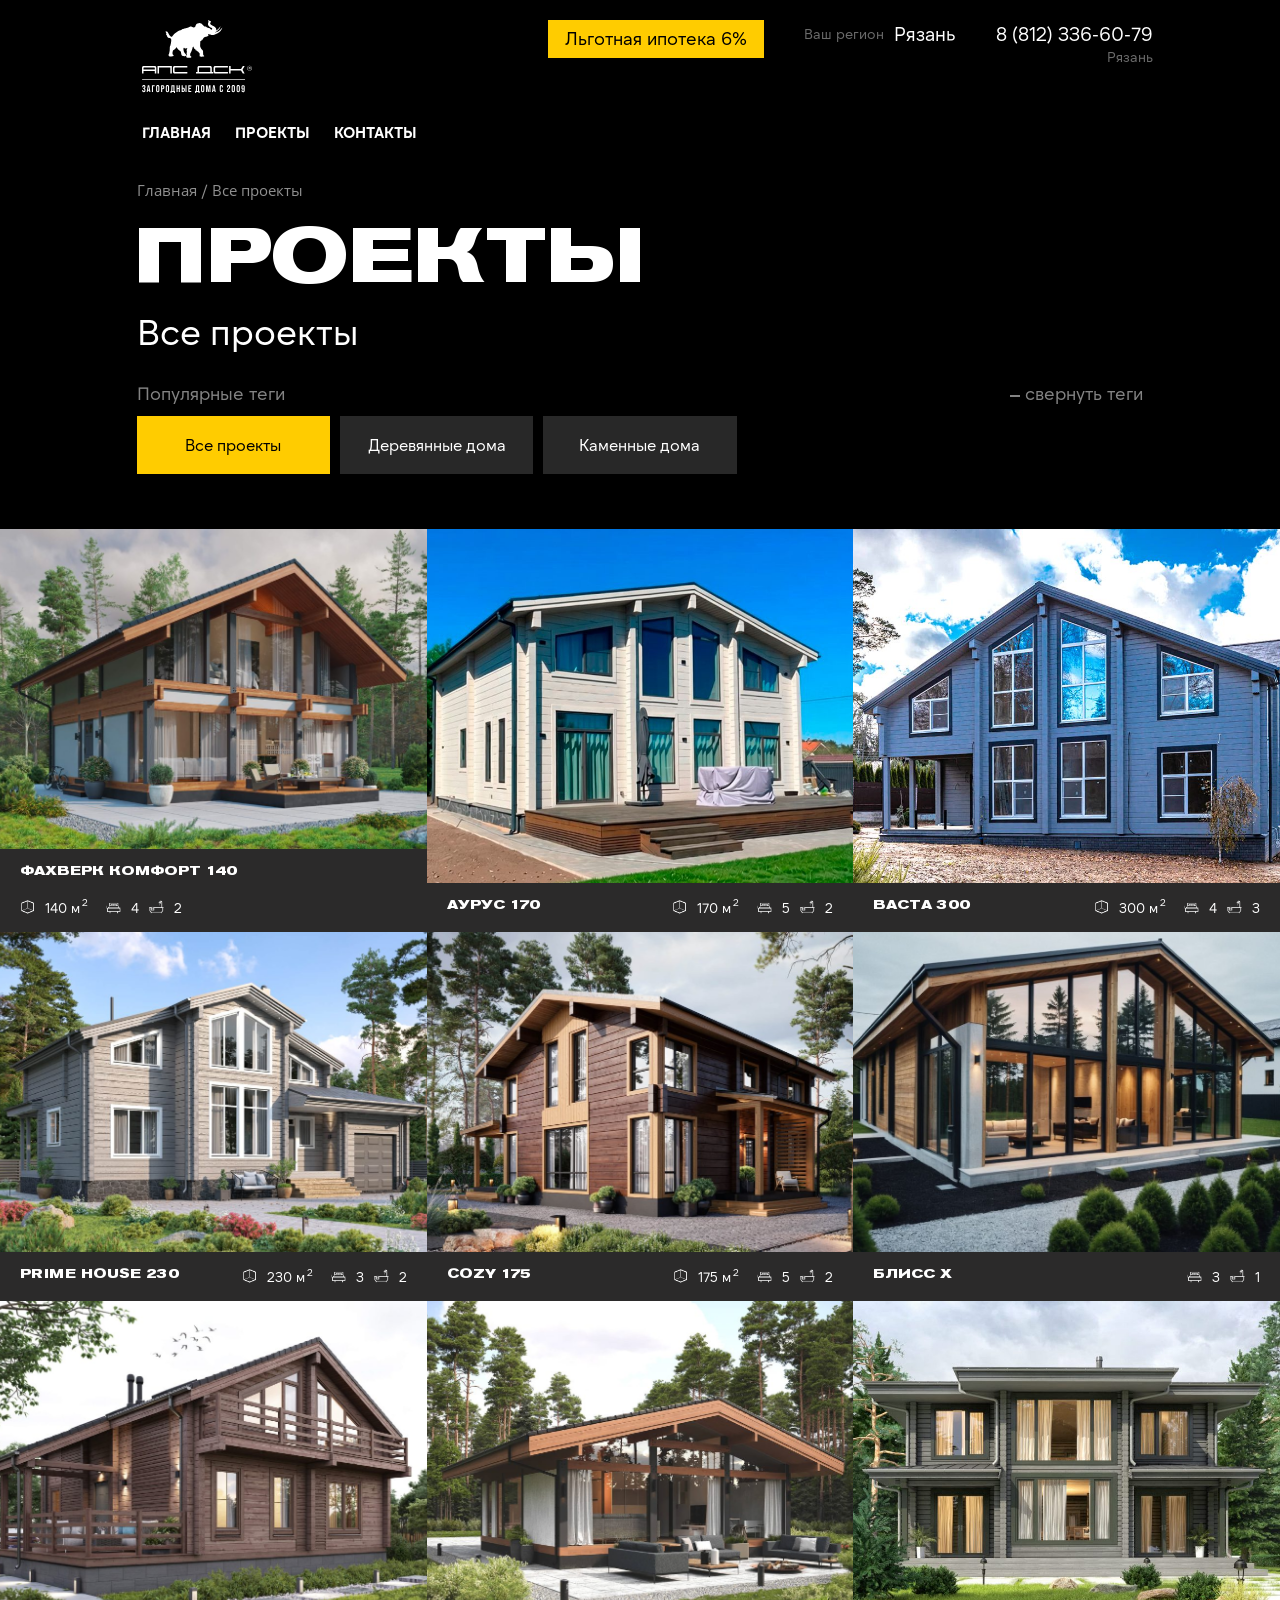
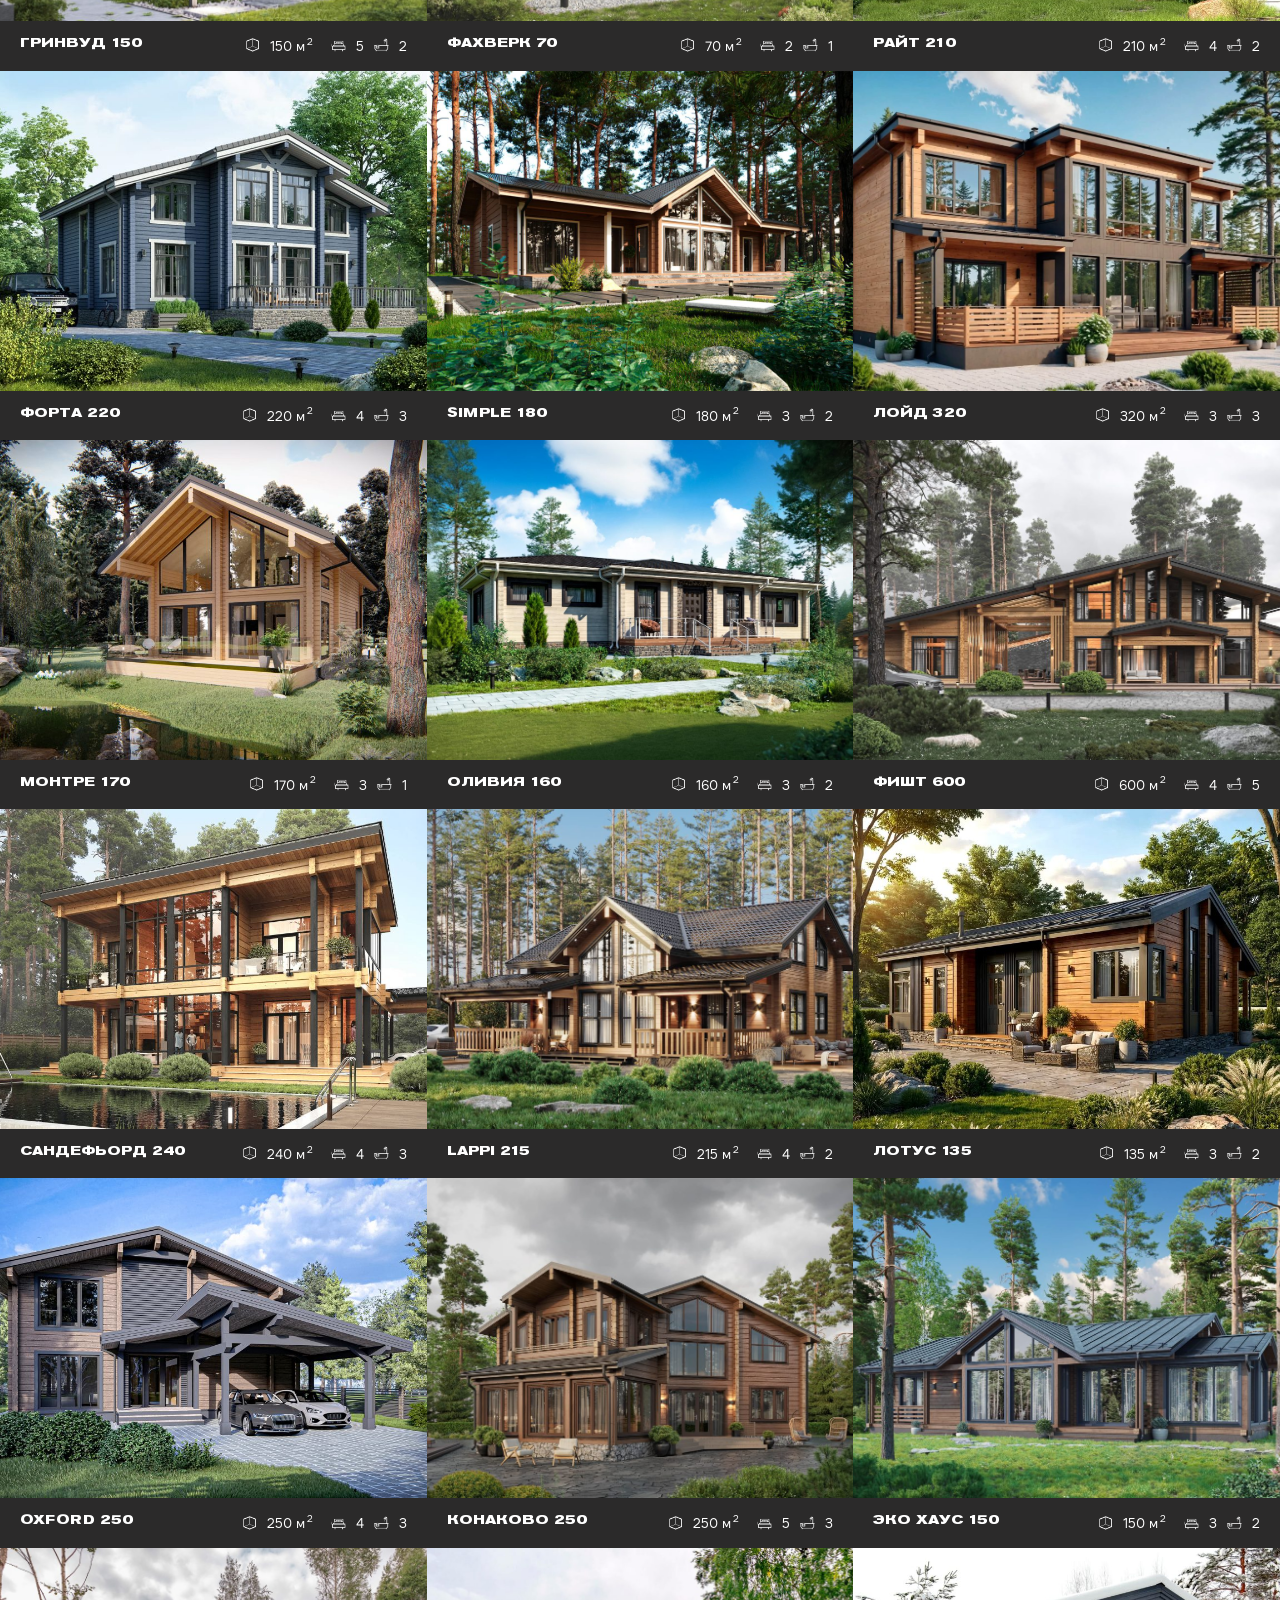
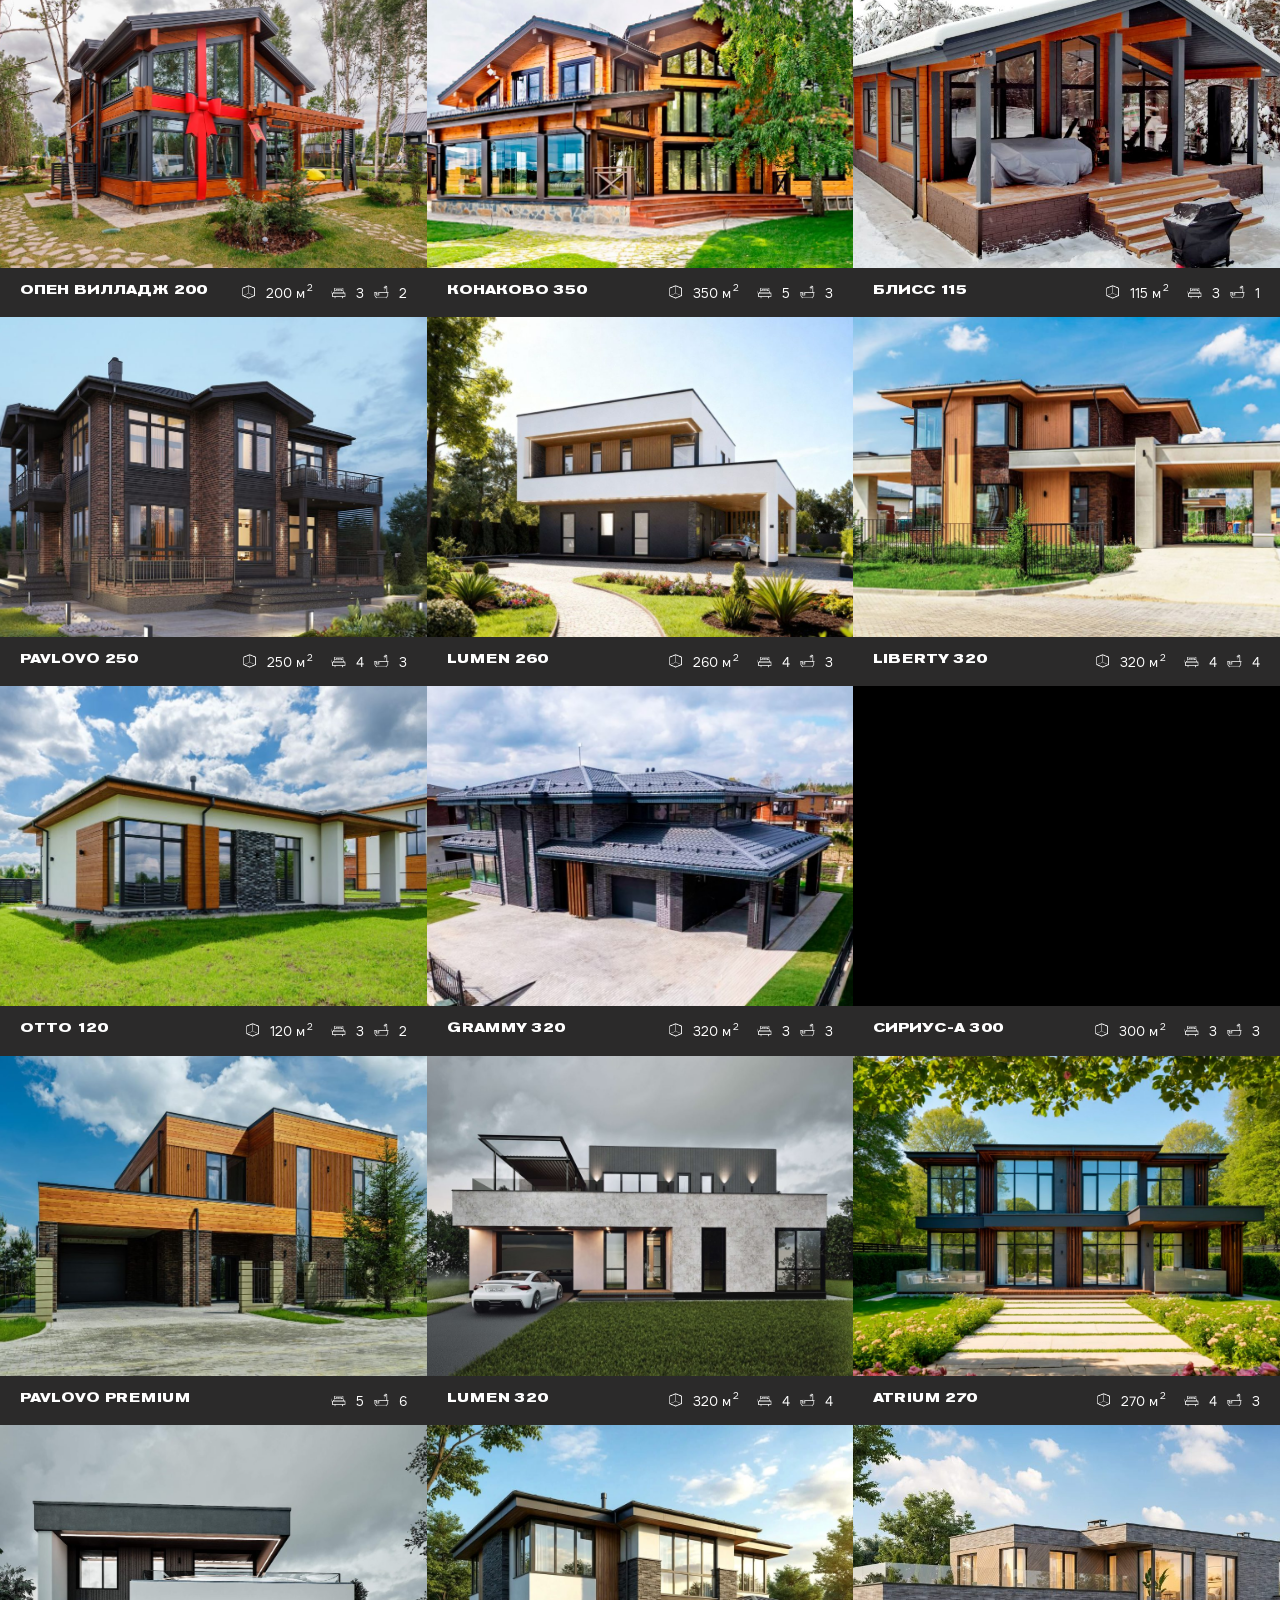
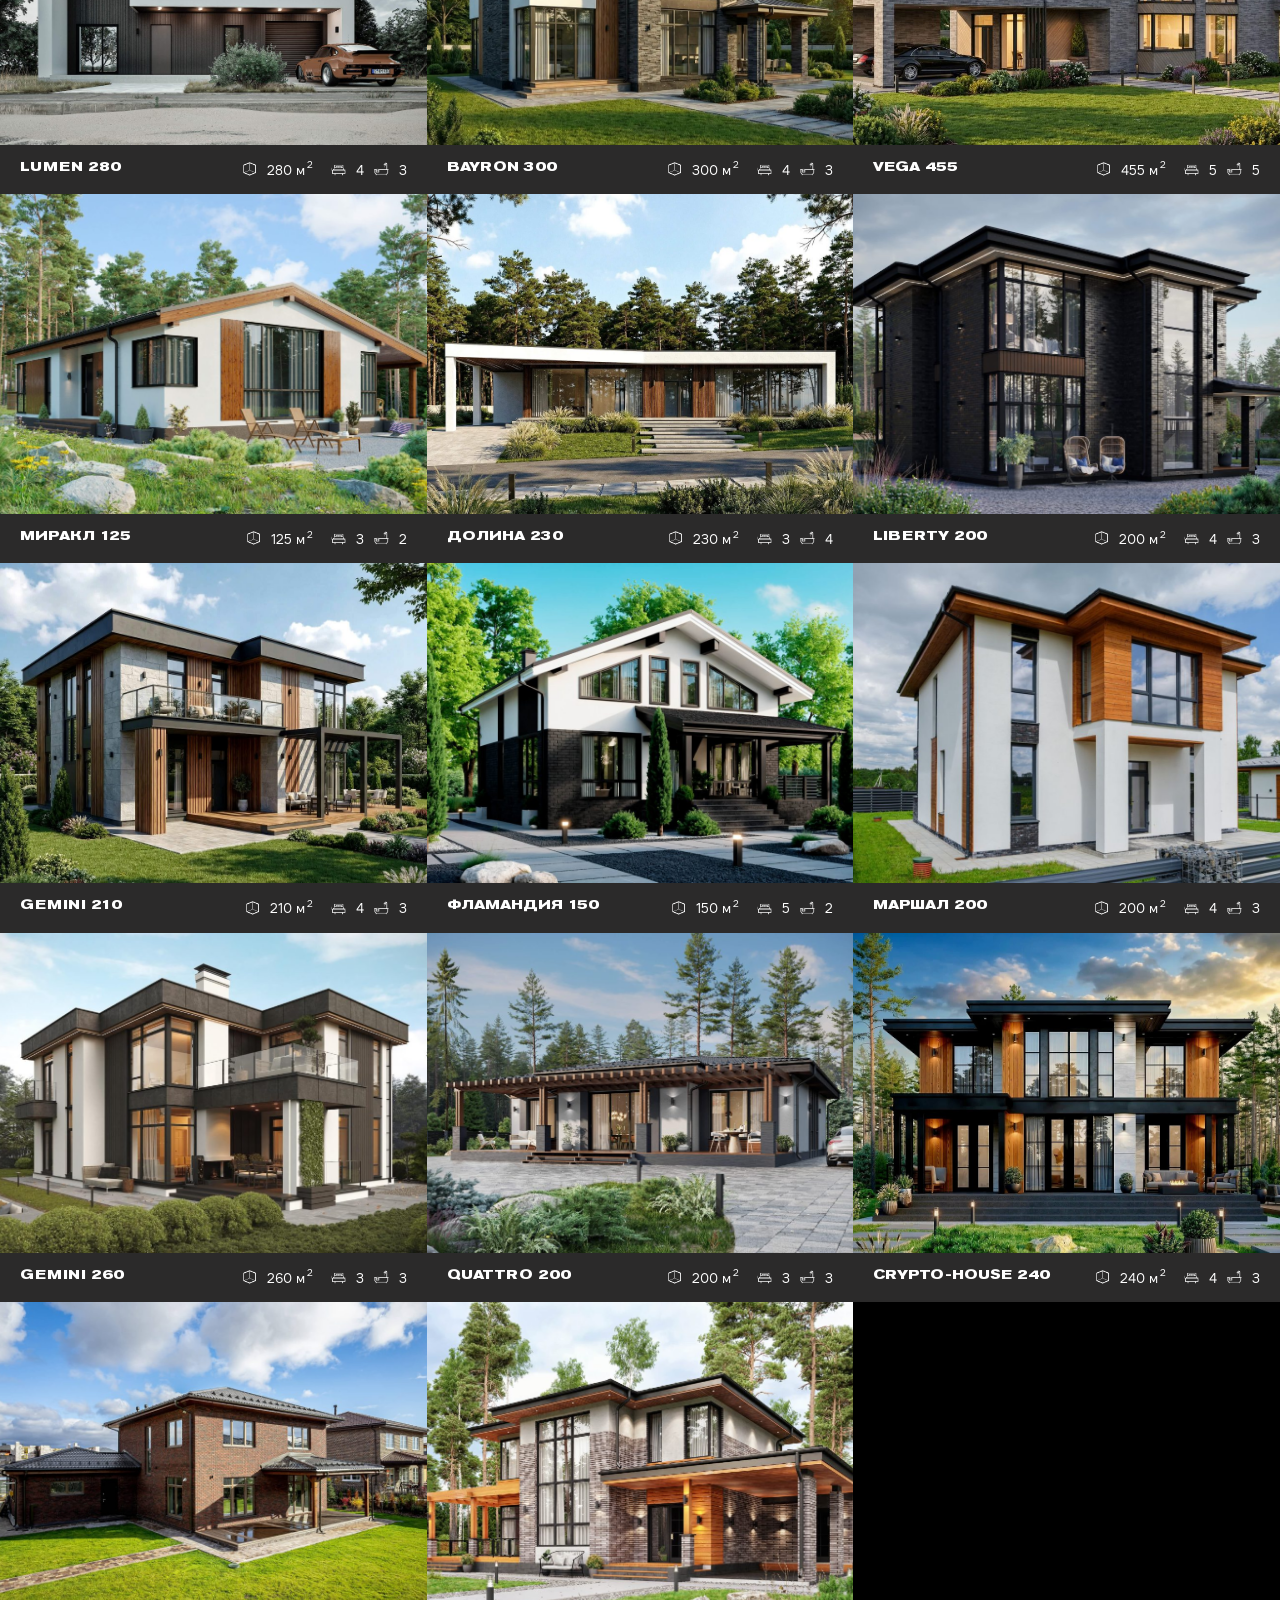
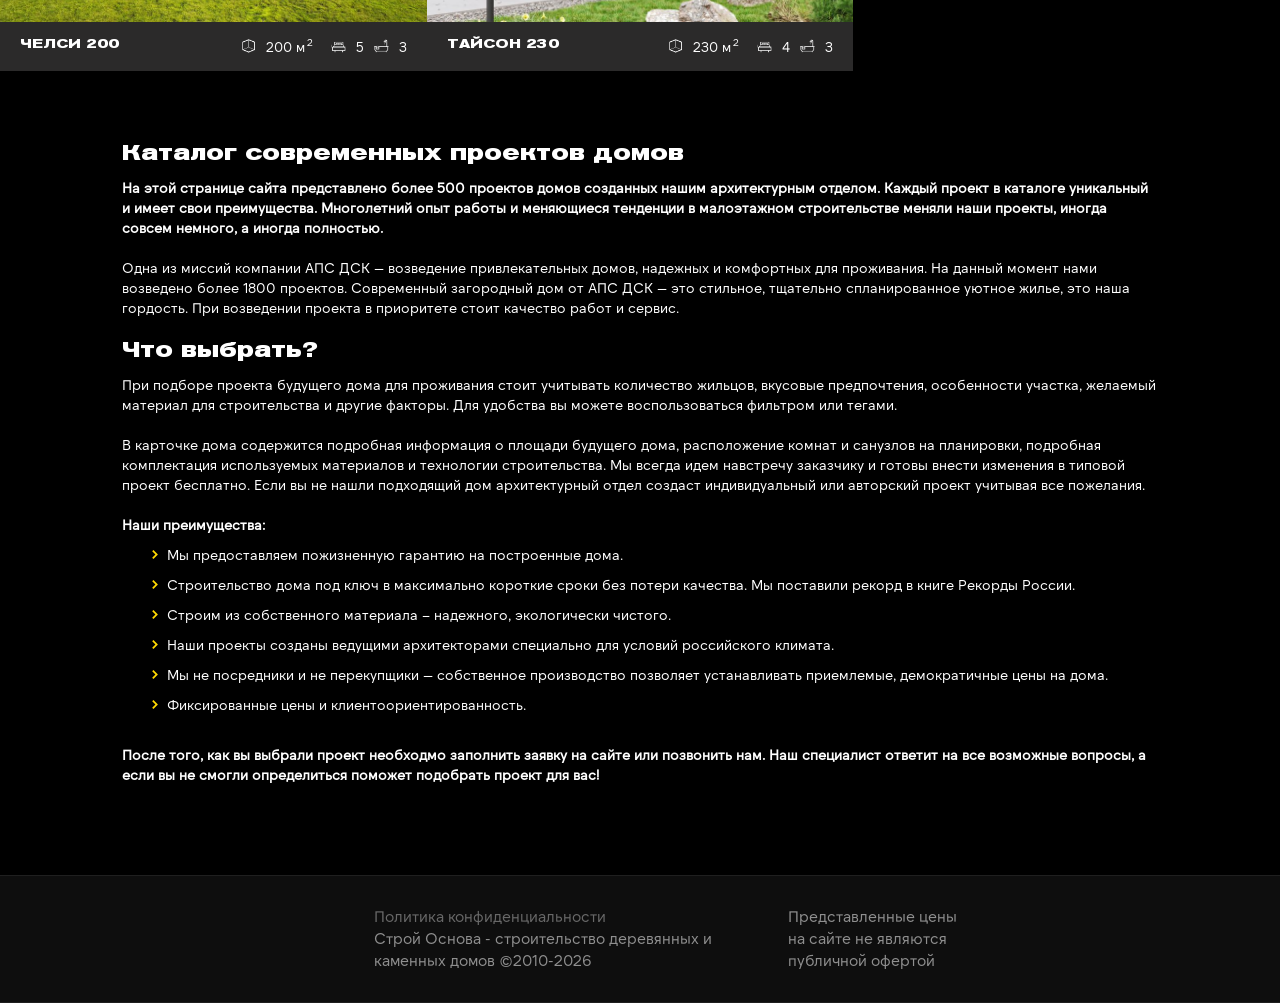
==== commit e99df8d3: "Unify header/footer on archive & single, hide hero slider - archive.html and single.html now use the" ====
--- a/archive.html
+++ b/archive.html
@@ -130,6 +130,7 @@
 <script src="js/jquery.min.js"></script>
 
 <div class="wrap_body   wrap_category" style="opacity:1">
+<!-- ===== OLD HEADER START (заменён хедером с index.html, код сохранён) ===== 
         <header class="block_black">
         <div class="header-fixed">
                         <div style="width: 100%;"></div>
@@ -269,6 +270,261 @@
 
 
 
+ ===== OLD HEADER END ===== -->
+            <header class="block_black">
+                <div class="header-fixed do">
+                    <div style="width: 100%;"></div>
+                    <div class="header-fixed-logo">
+                        <a href="index.html">
+                            <div class="logo-el">
+                                <img src="img/logo.svg" title="APS-DSK" alt="APS-DSK">
+                            </div>
+                        </a>
+                    </div>
+                    <div class="container">
+                        <div class="row">
+                            <div class="header-fixed-logo">
+                                <a href="index.html">
+                                    <div class="logo-el">
+                                        <img src="img/logo.svg" title="APS-DSK" alt="APS-DSK">
+                                    </div>
+                                    <div class="logo-el">
+                                        <img src="img/logo.svg" title="APS-DSK" alt="APS-DSK">
+                                    </div>
+                                </a>
+                            </div>
+                            <div class="header-fixed-content">
+                            <div class="header-fixed-contacts">
+                                <div class="header-fixed-content-col col-credit">
+                                    <a class="btn-credit" href="/stroitelstvo_doma/dom-v-kredit.html">Льготная ипотека 6%</a>
+                                </div>
+                                <div class="header-fixed-content-col">
+                                    <div class="wrap_gorod">	
+                                        <div class="phone gorod select_gorod bold">Рязань</div>
+                                        <div class="text small">Ваш регион</div>
+                                        <div id="regionConfirmPopup" class="block_white popup">
+                                        <p class="regionConfirmSuppose">Ваш регион <span>Москва</span>?</p>
+                                        <input type="button" id="rightRegion" class="btn" value="Да" onclick="$(&#39;#regionConfirmPopup&#39;).hide();">
+                                        <input type="button" id="wrongRegion" class="btn" value="Нет" onclick="getGeoCity();$(&#39;#regionConfirmPopup&#39;).hide();">	
+                                    </div>
+                                    </div>
+                                    <div id="" class="mainPhone phone bold"><a class="mgo-msk" href="tel:+74951595316">8 (495) 159-53-16</a></div>
+                                    <style>
+                                        .wrap_gorod {
+                                            display: flex;
+                                            flex-direction: row-reverse;
+                                            justify-content: flex-start;
+                                            align-items: center;
+                                        }
+
+                                        .select_gorod {
+                                            margin-left: 10px;
+                                        }
+
+                                        @media (min-width: 768px) {
+                                            .wrap_gorod ~ .mainPhone {
+                                                display: none;
+                                            }
+                                        }
+                                    </style>
+                                </div>
+                                <!--div class="header-fixed-content-col">
+                                <div id="" class="mainPhone phone bold"><a class="mgo-msk" href="tel:+74951595316">8 (495) 565-30-55</a></div>
+                                <div class="text small" id="phone_region">В вашем регионе</div>
+                                </div-->
+                                <div class="header-fixed-content-col">
+                                    <div class="phone bold">
+                                        <a class="mgo-spb" href="tel:88123366079">8 (812) 336-60-79</a>
+                                    </div>
+                                    <div class="text small">Рязань</div>
+                                </div>
+                            </div>
+                        </div>
+                    </div>
+                    <div class="row">
+                        <div class="header-fixed-menu">
+                            <ul class="topmenu">
+                                <li><a href="index.html">Главная</a></li>
+                                <li id="proj" class="child"><a href="archive.html">Проекты</a>
+                                    <ul style="opacity:0;visibility:hidden">
+                                        <li><a href="archive.html">Все проекты</a></li>
+                                        <li><a href="archive.html">Деревянные дома</a></li>
+                                        <li><a href="archive.html">Каменные дома</a></li>
+                                    </ul>
+                                </li>
+                                <li id="proj" class="child"><a href="archive.html">Контакты</a></li>
+                                <li class="helper"></li>
+                            </ul>
+                            <div class="dropmenu">
+                                <span class="line"></span>
+                                <span class="line"></span>
+                                <span class="line"></span>
+                            </div>
+                            <!-- Поиск -->
+                            <!--div id="search">
+                                <div class="button-search glyphicon glyphicon-search"></div>
+                                <input type="text" name="filter_name" value="" onclick="this.value = &#39;&#39;;" onkeydown="this.style.color = &#39;#fff&#39;;" class="ui-autocomplete-input" autocomplete="off">
+                                <div id="search_response" style="display:none;"></div>
+                            </div-->
+                            <div class="search-spacer"></div>
+                            <div class="phoneCatalogMobile">
+                                <a class="mgo-msk" href="tel:+74951595316">8 (495) 159-53-16</a>
+                            </div>
+                            <a class="btn-credit" href="/stroitelstvo_doma/dom-v-kredit.html">Льготная ипотека 6%</a>
+                        </div>
+                    </div>
+                    </div>
+                    <div class="header-fixed-contacts header-fixed-contacts--mobile">
+                <div class="header-fixed-content-col">
+                    <div class="wrap_gorod">	
+        <div class="phone gorod select_gorod bold">Москва</div>
+        <div class="text small">Ваш регион</div>
+                <div id="regionConfirmPopup" class="block_white popup">
+                <p class="regionConfirmSuppose">Ваш регион <span>Москва</span>?</p>
+                <input type="button" id="rightRegion" class="btn" value="Да" onclick="$(&#39;#regionConfirmPopup&#39;).hide();">
+                <input type="button" id="wrongRegion" class="btn" value="Нет" onclick="getGeoCity();$(&#39;#regionConfirmPopup&#39;).hide();">	
+            </div>
+        </div>                <div id="" class="mainPhone phone bold"><a class="mgo-msk" href="tel:+74951595316">8 (495) 159-53-16</a></div>
+                    <style>
+                        .wrap_gorod {
+                            display: flex;
+                            flex-direction: row-reverse;
+                            justify-content: flex-start;
+                            align-items: center;
+                        }
+
+                        .select_gorod {
+                            margin-left: 10px;
+                        }
+
+                        @media (min-width: 768px) {
+                            .wrap_gorod ~ .mainPhone {
+                                display: none;
+                            }
+                        }
+                    </style>
+                </div>
+                                        <div class="header-fixed-content-col">
+                <div class="phone bold"><a href="tel:88123366079">8 (812) 336-60-79</a></div>
+                <div class="text small">Санкт-Петербург</div>
+                </div>
+                    </div>
+                </div>
+
+<!-- ============================================================
+     HERO-СЛАЙДЕР СКРЫТ: блок-баннер скопирован из шапки главной,
+     на этой странице он не нужен. Разметка сохранена (закомментирована).
+     ============================================================ -->
+<!--
+                <div id="block_header_top">
+
+                    <div id="banner_landing_htest" data-interval="0" data-ride="carousel" class=" mobile-status-0 carousel slide type_navi_1">
+-->
+                        <!--div class="wrap_nav">
+                            <div class="wrap-carousel-control">
+                                <!-- Элементы управления --
+                                <a class="left carousel-control btn btn-ico  btn-default" href="#banner_landing_htest" role="button" data-slide="prev">
+                                    <span class="glyphicon glyphicon-triangle-left" aria-hidden="true"></span>
+                                    <span class="sr-only">Предыдущий</span>
+                                </a>
+                                <a class="right carousel-control btn btn-ico  btn-default" href="#banner_landing_htest" role="button" data-slide="next">
+                                    <span class="glyphicon glyphicon-triangle-right" aria-hidden="true"></span>
+                                    <span class="sr-only">Следующий</span>
+                                </a>
+                            </div>
+                        </div-->
+<!--
+                        <div class="carousel-inner">
+                            <div class="item  active">
+-->
+                                <!--div class="carousel-text">
+                                    <div class="container">
+                                        <div class="row">
+                                            <div class="col-xs-12">
+                                                <div class="wrap_text">
+                                                    <div class="text">
+                                                        <p>Открытый показ домов в КП "Крекшино Вайт Вилладж", ждем Вас в любой день с 10 до 19 часов!</p>
+                                                    </div>
+                                                    <div class="buttons">
+                                                        <div class="btn btn-white btn-fixed-width">
+                                                            <a href="/pokaz-domov-v-kp-kryokshino.html">Подробнее</a>
+                                                        </div>
+                                                    </div>
+                                                </div>
+                                            </div>
+                                        </div>
+                                    </div>
+                                </div-->
+<!--
+                                <a href="/pokaz-domov-v-kp-kryokshino.html" class="slider_banner_link mobile">
+                                    <img title="Открытый показ домов в КП " Крекшино="" Вайт="" Вилладж",="" ждем="" Вас="" в="" любой="" день="" с="" 10="" до="" 19="" часов!"="" src="img/2000x670-3.jpg">
+                                </a>
+                            </div>
+-->
+                            <!--div class="item ">
+                                    <div class="carousel-text">
+                                        <div class="container">
+                                            <div class="row">
+                                                <div class="col-xs-12">
+                                                                                            <div class="wrap_text">
+                                                        <div class="text"></div>
+                                                                                                        <div class="buttons">
+                                                                <div class="btn btn-white btn-fixed-width"><a href="/proizvodstvobrusa/kleeniy_brus.html">Смотреть</a></div>
+                                                            </div>
+                                                                                                </div>
+                                                </div>
+                                            </div>
+                                        </div>
+                                    </div>
+
+                                    <a href="/proizvodstvobrusa/kleeniy_brus.html" class="slider_banner_link mobile"><img title="" src="img/desc.jpg"></a>
+                            </div>
+                            <div class="item ">
+                                    <div class="carousel-text">
+                                        <div class="container">
+                                            <div class="row">
+                                                <div class="col-xs-12">
+                                                                                            <div class="wrap_text">
+                                                        <div class="text"><p>
+                Расcрочка на строительство дома - 0%</p>
+            </div>
+                                                                                                        <div class="buttons">
+                                                                <div class="btn btn-white btn-fixed-width"><a href="/fall_project/">подробнее</a></div>
+                                                            </div>
+                                                                                                </div>
+                                                </div>
+                                            </div>
+                                        </div>
+                                    </div>
+
+                                    <a href="/fall_project/" class="slider_banner_link mobile"><img title="Расcрочка на строительство дома - 0%" src="img/desctop2.jpg"></a>
+                            </div>
+                            <div class="item ">
+                                    <div class="carousel-text">
+                                        <div class="container">
+                                            <div class="row">
+                                                <div class="col-xs-12">
+                                                                                            <div class="wrap_text">
+                                                        <div class="text"><p>
+                Ипотека 6% с первоначальным взносом 20%</p>
+            </div>
+                                                                                                        <div class="buttons">
+                                                                <div class="btn btn-white btn-fixed-width"><a href="/fall_project/">Выбрать дом</a></div>
+                                                            </div>
+                                                                                                </div>
+                                                </div>
+                                            </div>
+                                        </div>
+                                    </div>
+
+                                    <a href="/fall_project/" class="slider_banner_link mobile"><img title="Ипотека 6% с первоначальным взносом 20%" src="img/desctop-1.jpg"></a>
+                            </div-->
+<!--
+                        </div>
+                    </div>
+                </div>
+-->
+            </header>
 		<link rel="stylesheet" href="css/category.css">
     <div class="breadcrumb gray small">
     	<div class="container">
@@ -280,7 +536,7 @@
     		</div>
     	</div>
     </div>
-</header>
+<!-- </header> (старый закрывающий тег, заменён выше) -->
 
 
 <div class="category ">
@@ -1102,6 +1358,7 @@
 </style>
 
 
+<!-- ===== OLD FOOTER START (заменён футером с index.html, код сохранён) ===== 
 <footer class="block_black mcc m_w">
         <div class="footer">
         <div class="border_b_gray hide_xs">
@@ -1274,6 +1531,181 @@
             </div>
     
 </footer>
+ ===== OLD FOOTER END ===== -->
+                <footer class="block_black mcc m_w">
+                    <div class="footer">
+                        <!-- Footer menu -->
+                        <!--div class="border_b_gray hide_xs">
+                            <div class="container row">
+                                <div class="col-xs-12 col-md-10 hide_xs">
+                                    <div class="row">
+                                        <div class="col col-xs-3 col-md-3">
+                                            <p class="head text-uppercase">Проекты</p>
+                                        </div>
+                                        <div class="col col-xs-3 col-md-3">
+                                                                        <p class="head text-uppercase">Компания</p>
+                                        </div>
+                                        <div class="col col-xs-3 col-md-3">
+                                                                        <p class="head text-uppercase">Услуги</p>
+                                        </div>
+                                        <div class="col col-xs-3 col-md-3">
+                                                                        <p class="head text-uppercase">Информация</p>
+                                        </div>
+                                    </div>
+                                </div>
+                                <div class="col col-md-2 c_contact c_contact_head">
+                                    <p class="head text-uppercase">Контакты</p>
+                                </div>
+                            </div>
+                        </div-->
+                        <!-- Footer contacts -->
+                        <!--div class="container row">
+                            <div class="col-xs-12 col-md-10 hide_xs">
+                                <div class="row">
+                                                        <div class="col col-xs-3 col-md-3">
+                                        <ul class="list-unstyled list-menu">
+                                                                        <li class="gray mini"><a href="archive.html">Все проекты</a></li>
+                                                                        <li class="gray mini"><a href="archive.html">Клееный брус</a></li>
+                                                                        <li class="gray mini"><a href="archive.html">Комбинированные</a></li>
+                                                                        <li class="gray mini"><a href="archive.html">Каменные дома</a></li>
+                                                                        <li class="gray mini"><a href="archive.html">Авторские</a></li>
+                                                                        <li class="gray mini"><a href="/individual_proektirvoanie/">Индивидуальный проект</a></li>
+                                            <li class="gray mini"><a href="javascript:void(0)" target="_blank">Каркасные дома</a>
+                                            </li>
+                                                                    </ul>
+                                    </div>
+                                                                            <div class="col col-xs-3 col-md-3">
+                                                                <ul class="list-unstyled list-menu">
+                                                                        <li class="gray mini"><a href="/about/o_nas.html">О нас</a></li>
+                                                                        <li class="gray mini"><a href="/proizvodstvobrusa/kleeniy_brus.html">Производство</a></li>
+                                                                                                    <li class="gray mini"><a href="/about/companycharity.html">Благотворительность</a></li>
+                                                                                                    <li class="gray mini"><a href="/about/garantii_kontrol.html">Гарантия и сертификаты</a></li>
+                                                                                                    <li class="gray mini"><a href="/about/jobs_info.html">Вакансии</a></li>
+                                                                                                    <li class="gray mini"><a href="/about/partnery-dlya-oformleniya-interera.html">Партнеры</a></li>
+                                                                                                    <li class="gray mini"><a href="/about/jobs/brigades.html">Бригадам</a></li>
+                                                                                                                                <li class="gray mini"><a href="/news">Новости</a></li>
+                                                                                                                            </ul>
+                                                                                    </div>
+                                                        <div class="col col-xs-3 col-md-3">
+                                                                <ul class="list-unstyled list-menu">
+                                                                        <li class="gray mini"><a href="/stroitelstvo_doma/stroitelstvo-domov-iz-kleenogo-brusa.html">Строительство из клееного бруса</a></li>
+                                                                                                    <li class="gray mini"><a href="/stroitelstvo_doma/stroitelstvo-domov-iz-blokov.html">Строительство каменных домов</a></li>
+                                                                                                    <li class="gray mini"><a href="/stroitelstvo_doma/stroitelstvo-iz-blokov-porotherm.html">Строительство из блоков Porotherm</a></li>
+                                                                                                    <li class="gray mini"><a href="/stroitelstvo_doma/etapy-stroitelstva-doma-iz-kleenogo-brusa.html">Этапы строительства</a></li>
+                                                                                                    <li class="gray mini"><a href="/stroitelstvo_doma/otdelka-doma-iz-kleenogo-brusa.html">Отделка дома</a></li>
+                                                                                                    <li class="gray mini"><a href="/stroitelstvo_doma/montazh-inzhenernykh-kommunikatsiy-v-dome.html">Инженерные коммуникации</a></li>
+                                                                                                    <li class="gray mini"><a href="/stroitelstvo_doma/uchastki-dlya-doma.html">Готовые дома и участки</a></li>
+                                                                                                    <li class="gray mini"><a href="/stroitelstvo_doma/stroitelstvo-iz-kleenogo-brusa/tehn_contr.html">Контроль работ</a></li>
+                                                                                                                                                            <li class="gray mini"><a href="/kolorizator.html">Подбор цветового решения</a></li>
+                                                                                                </ul>
+                                                                                    </div>
+                                                        <div class="col col-xs-3 col-md-3">
+                                                                <ul class="list-unstyled list-menu">
+                                                                        <li class="gray mini"><a href="/prod/vr_tur.html">Обзор дома в VR</a></li>
+                                                                                                                                                                                    </ul>
+                                                                <a class="descktopAppLink" href="javascript:void(0)" target="_blank">
+                                            <img src="img/aps_app.png" alt="">
+                                        </a>
+                                                                                    </div>
+                                                    </div>
+                            </div>
+                            <div class="col col-xs-12 col-md-2 c_contact">
+                                <ul class="list-unstyled">
+                                    <li class="phone roistat-phone big">
+                                        <div class="text gray mini">Бесплатно по России</div>
+                                        <div class="m-call-tracking-widget" data-settings="{&quot;id&quot;:10866}"><a href="tel:+7 (800) 500-35-76">8 (800) 500-35-76</a></div>
+                                    </li>
+                                    <li class="phone border_b_gray big">
+                                        <div class="text gray mini">
+                                            <div class="wrap_gorod">	
+                    <div class="phone gorod select_gorod bold">Москва</div>
+                    <div class="text small">Ваш регион</div>
+                            <div id="regionConfirmPopup" class="block_white popup">
+                            <p class="regionConfirmSuppose">Ваш регион <span>Москва</span>?</p>
+                            <input type="button" id="rightRegion" class="btn" value="Да" onclick="$(&#39;#regionConfirmPopup&#39;).hide();">
+                            <input type="button" id="wrongRegion" class="btn" value="Нет" onclick="getGeoCity();$(&#39;#regionConfirmPopup&#39;).hide();">	
+                        </div>
+                    </div>                        </div>
+                                        <div class="mainPhone"><a class="mgo-msk" href="tel:+74951595316">8 (495) 159-53-16</a></div>
+
+                                    </li>
+                                    <li class="mini gray">г. Москва, 1-й Красносельский переулок д. 13</li>
+                                    <li class="mini gray">пн-пт: 9:00-20:00<br>
+                                        сб: 10:00-18:00<br>
+                                        вс: (по договоренности)
+                                    </li>
+                                </ul>
+                                <a class="mobileAppLink" href="javascript:void(0)" target="_blank">
+                                    <img src="img/aps_app.png" alt="">
+                                </a>
+                            </div>
+                        </div-->
+                    </div>
+                    
+                    <!-- Footer bottom -->
+                    <div class="footer_bottom">
+                        <div class="container">
+                            <div class="row">
+                                <div class="col col-xs-12 col-md-10 col-lg-10">
+                                    <div class="row">
+                                        <div class="col col-sm-3 col-md-3 col-lg-3 gray mini"></div>
+                                        <div class="col col-sm-6 col-md-6 col-lg-6 gray mini">
+                                            <a href="/about/politika_konfidencialnosti.html">Политика конфиденциальности</a>
+                                            <br>Строй Основа - строительство деревянных и каменных домов ©2010-2026
+                                        </div>
+                                        <!--div class="col col-social col-xs-6 col-sm-3 col-md-3 col-lg-3 gray mini">
+                                            <div class="social">
+                                                <a target="blank_" href="javascript:void(0)" class="ico i_vk"></a>
+                                                <a target="blank_" href="javascript:void(0)" class="ico i_rutube">
+                                                    <svg xmlns="http://www.w3.org/2000/svg" xml:space="preserve" width="23px" height="23px" version="1.1" style="shape-rendering:geometricPrecision; text-rendering:geometricPrecision; image-rendering:optimizeQuality; fill-rule:evenodd; clip-rule:evenodd" viewBox="0 0 23 23" xmlns:xlink="http://www.w3.org/1999/xlink" xmlns:xodm="http://www.corel.com/coreldraw/odm/2003">
+                <defs>
+                <style type="text/css">
+                
+                    .str0 {stroke:white;stroke-width:0.35;stroke-miterlimit:2.61313}
+                    .fil1 {fill:none}
+                    .fil0 {fill:white;fill-rule:nonzero}
+                
+                </style>
+                <clippath id="id0">
+                    <path d="M5.58 0l11.84 0c3.08,0 5.58,2.5 5.58,5.58l0 11.84c0,3.08 -2.5,5.58 -5.58,5.58l-11.84 0c-3.08,0 -5.58,-2.5 -5.58,-5.58l0 -11.84c0,-3.08 2.5,-5.58 5.58,-5.58z"></path>
+                </clippath>
+                </defs>
+                <g id="Слой_x0020_1">
+                <metadata id="CorelCorpID_0Corel-Layer"></metadata>
+                <g>
+                </g>
+                <g style="clip-path:url(#id0)">
+                <g id="_2575538289552">
+                    <path class="fil0" d="M14.21 10.97l-6.8 0 0 -2.68 6.8 0c0.39,0 0.67,0.07 0.81,0.19 0.14,0.12 0.22,0.34 0.22,0.67l0 0.96c0,0.35 -0.08,0.57 -0.22,0.69 -0.14,0.12 -0.42,0.18 -0.81,0.18l0 -0.01zm0.46 -5.22l-10.14 0 0 11.5 2.88 0 0 -3.74 5.31 0 2.52 3.74 3.23 0 -2.78 -3.76c1.03,-0.15 1.49,-0.46 1.86,-0.98 0.38,-0.52 0.57,-1.35 0.57,-2.45l0 -0.86c0,-0.66 -0.06,-1.17 -0.19,-1.57 -0.12,-0.4 -0.32,-0.74 -0.62,-1.05 -0.31,-0.3 -0.65,-0.5 -1.07,-0.64 -0.41,-0.12 -0.93,-0.19 -1.57,-0.19l0 0z"></path>
+                    <path class="fil0" d="M34.5 0c0,6.35 -5.15,11.5 -11.5,11.5 -1.29,0 -2.53,-0.21 -3.69,-0.61 0.02,-0.27 0.03,-0.55 0.03,-0.83l0 -0.86c0,-0.73 -0.07,-1.38 -0.24,-1.93 -0.18,-0.59 -0.49,-1.09 -0.9,-1.53l-0.02 -0.03 -0.03 -0.02c-0.44,-0.42 -0.94,-0.71 -1.52,-0.91l-0.02 0 -0.03 -0.01c-0.55,-0.16 -1.19,-0.24 -1.91,-0.24l-1.22 0 0 0 -1.02 0c-0.6,-1.39 -0.93,-2.92 -0.93,-4.53 0,-6.35 5.15,-11.5 11.5,-11.5 6.35,0 11.5,5.15 11.5,11.5z"></path>
+                </g>
+                </g>
+                <path class="fil1" d="M5.58 0l11.84 0c3.08,0 5.58,2.5 5.58,5.58l0 11.84c0,3.08 -2.5,5.58 -5.58,5.58l-11.84 0c-3.08,0 -5.58,-2.5 -5.58,-5.58l0 -11.84c0,-3.08 2.5,-5.58 5.58,-5.58z"></path>
+                <path class="fil1 str0" d="M5.58 0.17l11.84 0c2.99,0 5.41,2.42 5.41,5.41l0 11.84c0,2.99 -2.42,5.41 -5.41,5.41l-11.84 0c-2.99,0 -5.41,-2.42 -5.41,-5.41l0 -11.84c0,-2.99 2.42,-5.41 5.41,-5.41z"></path>
+                </g>
+                </svg>
+                                                </a>
+                                                <a target="blank_" href="javascript:void(0)" class="ico i_yt"></a>
+                                                <a target="blank_" href="javascript:void(0)" class="ico i_yd"></a>
+                                                <a target="blank_" href="javascript:void(0)" class="ico i_tt"></a>
+                                            </div>
+                                        </div-->
+                                        <div class="col col-mail col-xs-6 col-sm-3 col-md-3 col-lg-3 gray mini">
+                                            <!--Пишите нам<br><a class="t_white" href="mailto:info@domostroy.ru">info@domostroy.ru</a>-->
+                                            Представленные цены на сайте не являются
+                                            публичной офертой
+                                        </div>
+                                    </div>
+                                </div>
+                                <!--div class="col mini col-w col-xs-12 col-md-2 col-lg-2 c_contact c_w">
+                                    <img src="img/logo_pay.png" style="width:100%;max-width:278px;">
+                                </div-->
+                            </div>
+                        </div>
+                    </div>
+                    
+                    <div class="footer_bottom ssss"></div>
+                </footer>
 </div>
 <div id="dialog-form"></div>
 
@@ -1466,4 +1898,4 @@
 </script>
 
 
-</body></html>+</body></html>
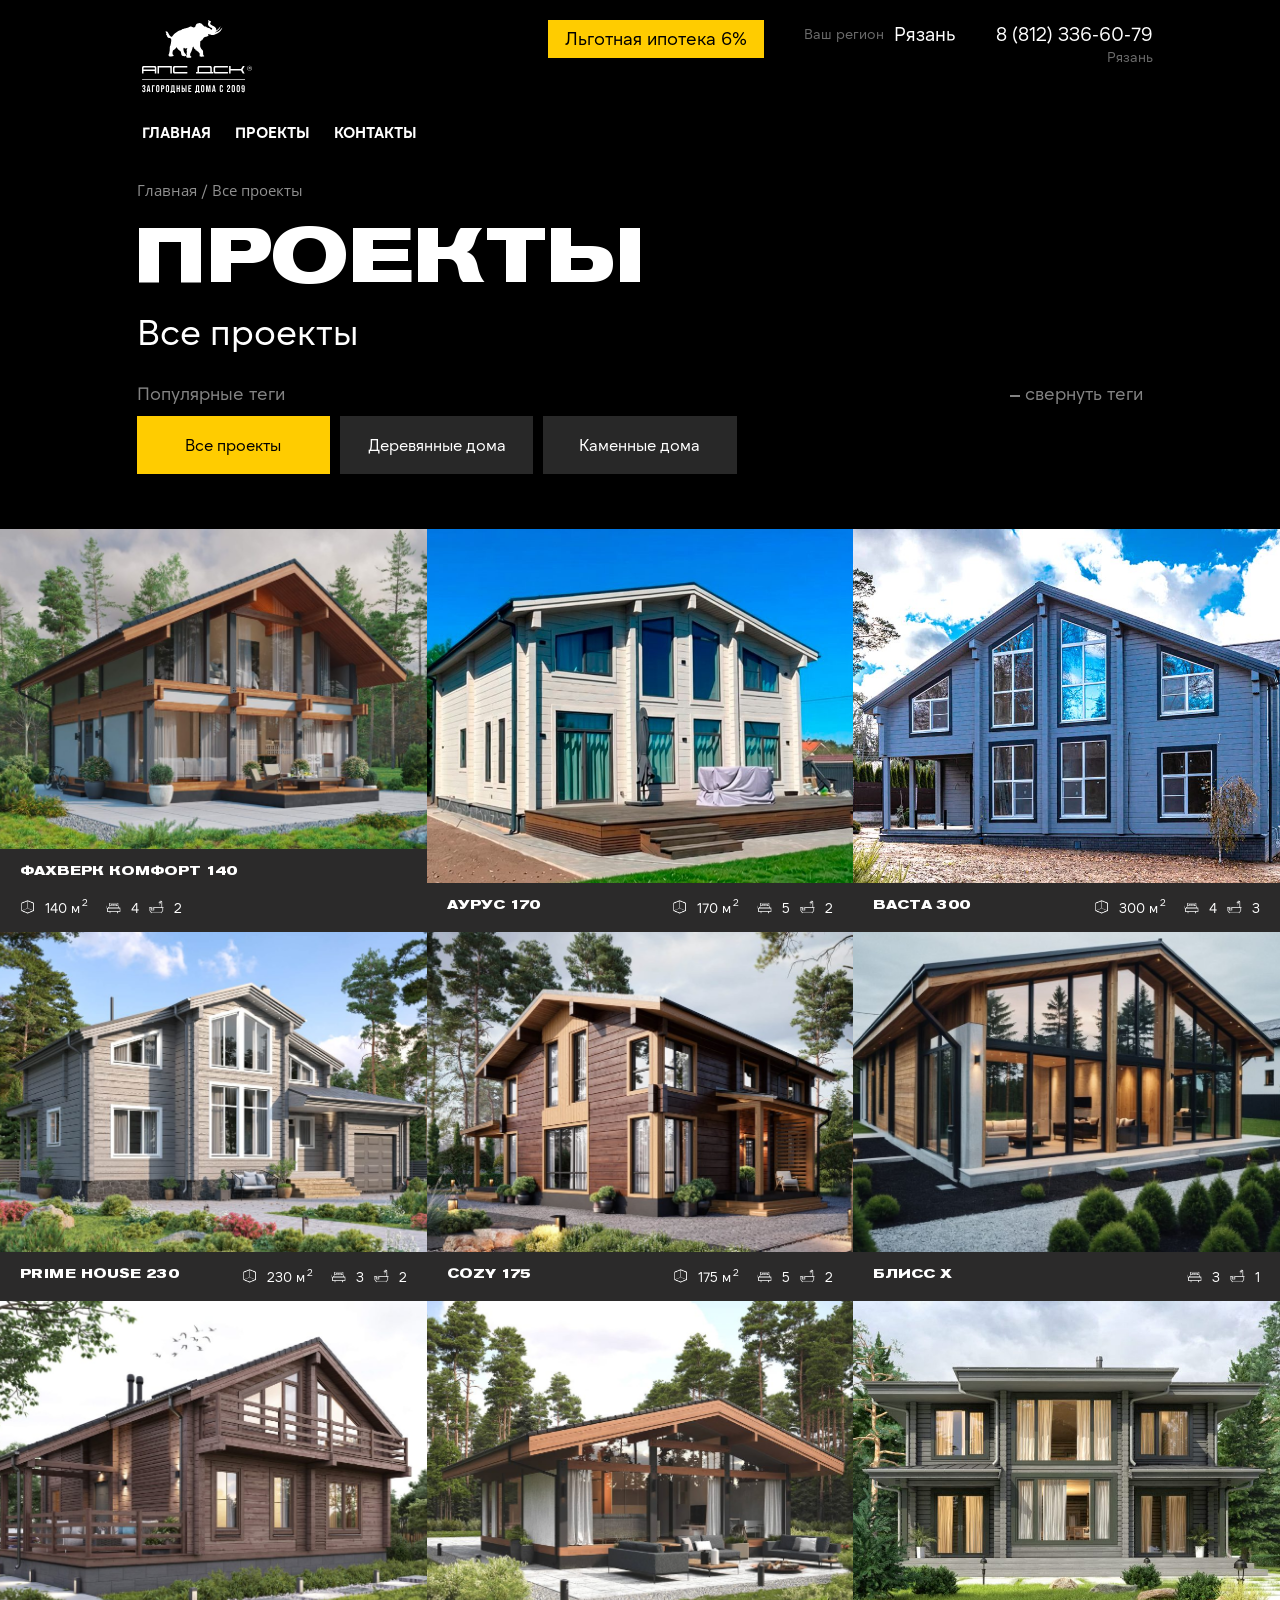
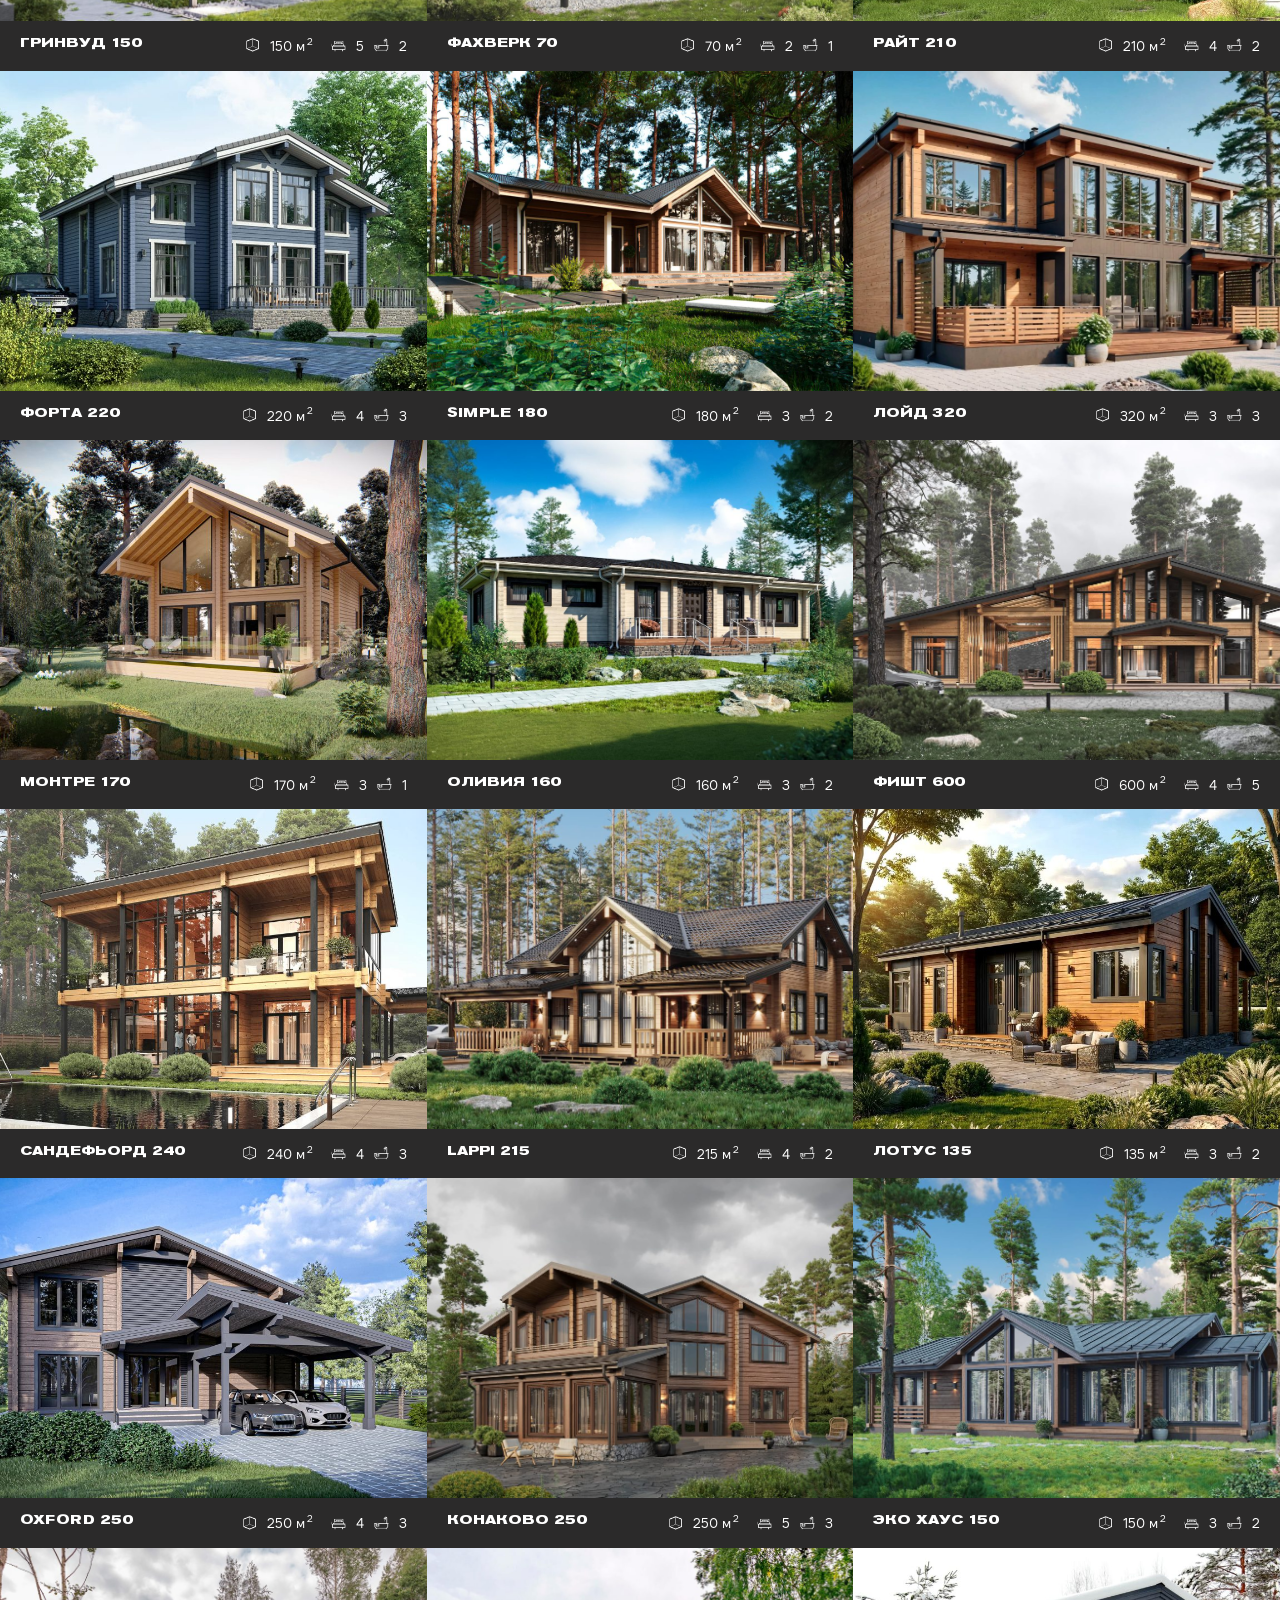
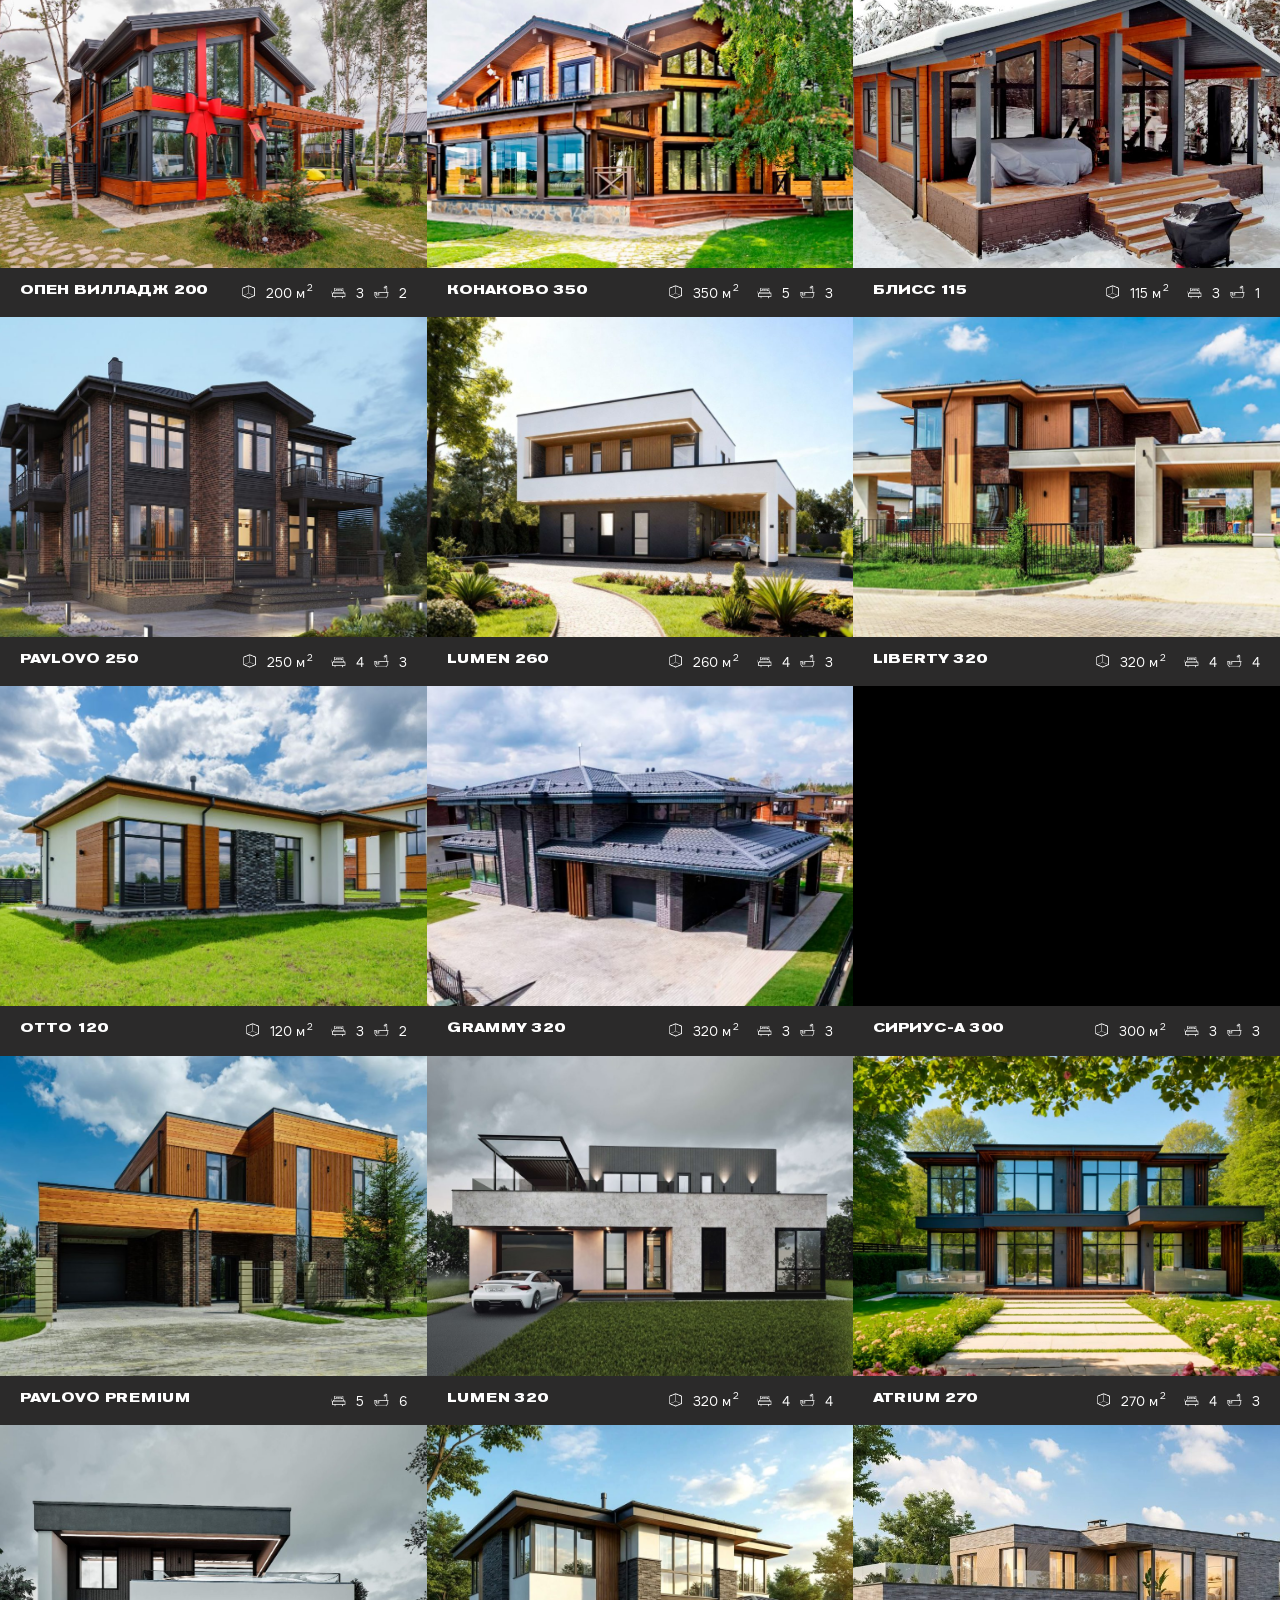
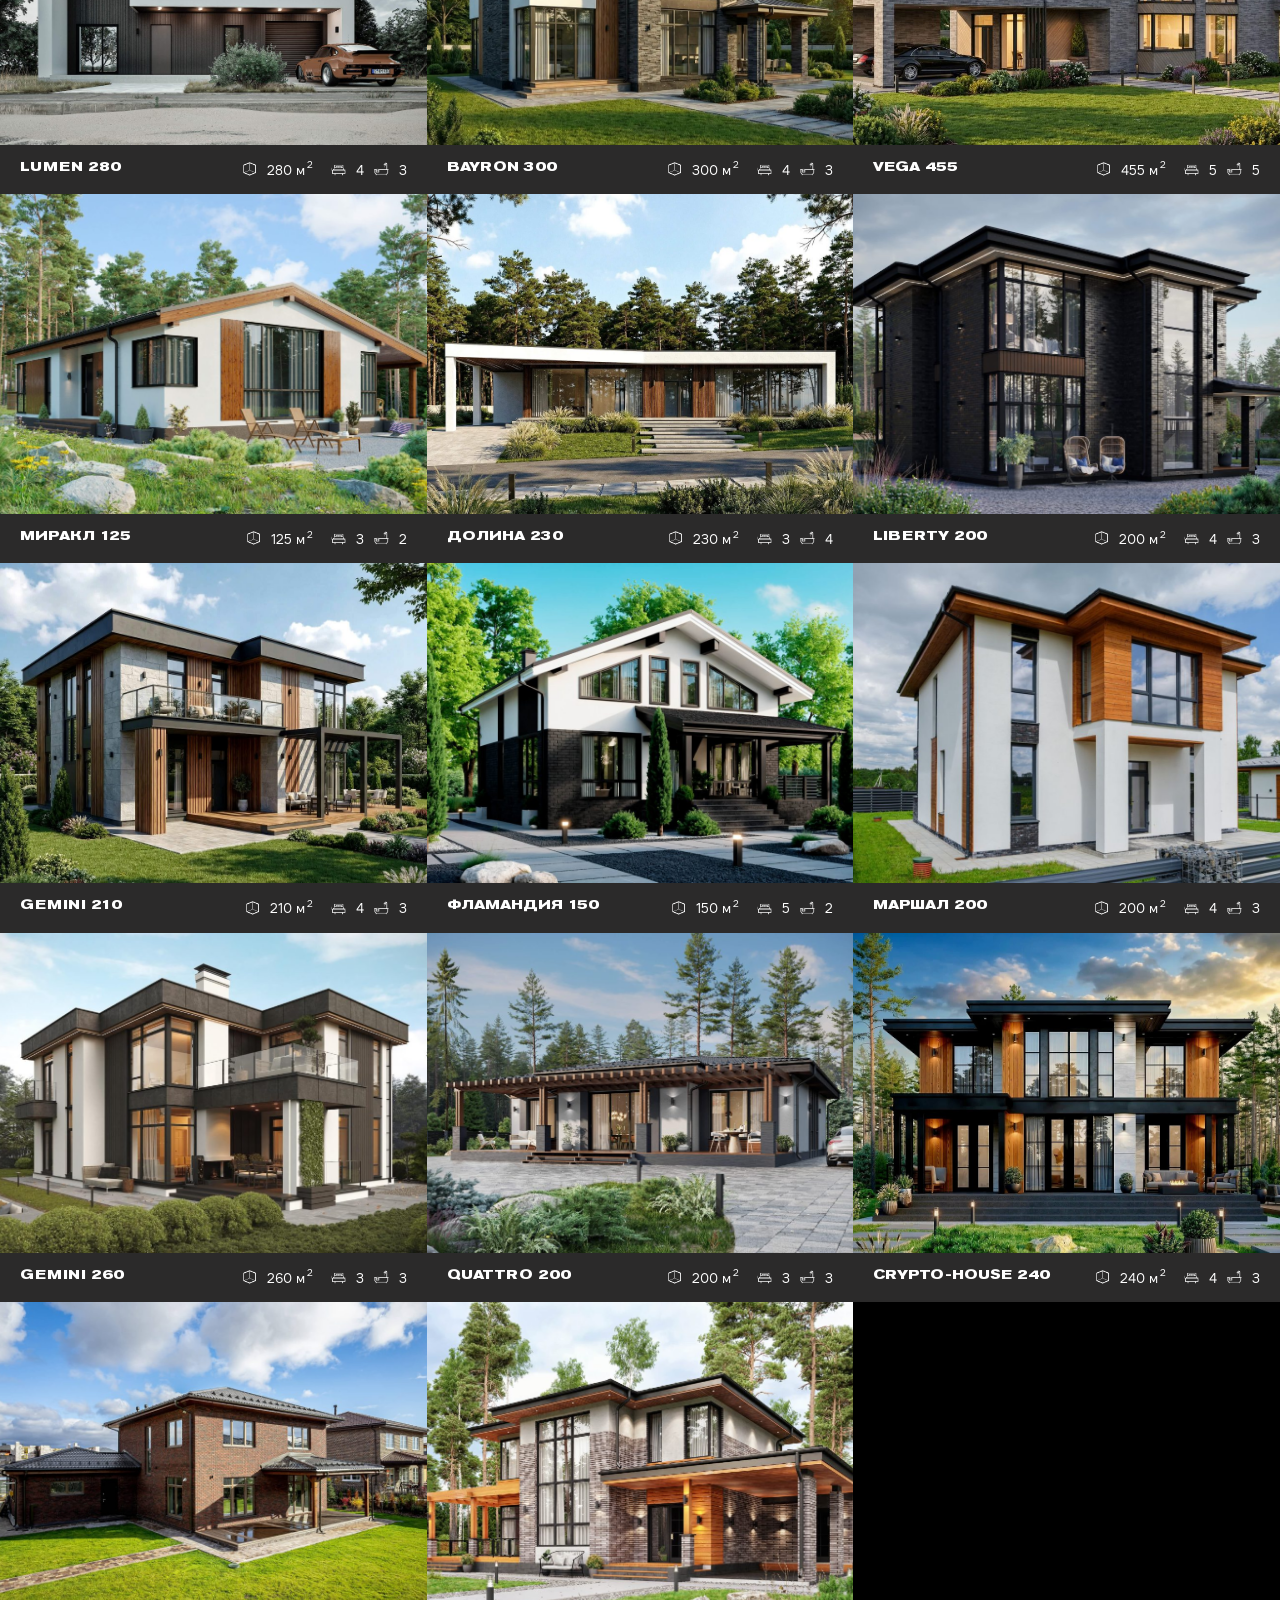
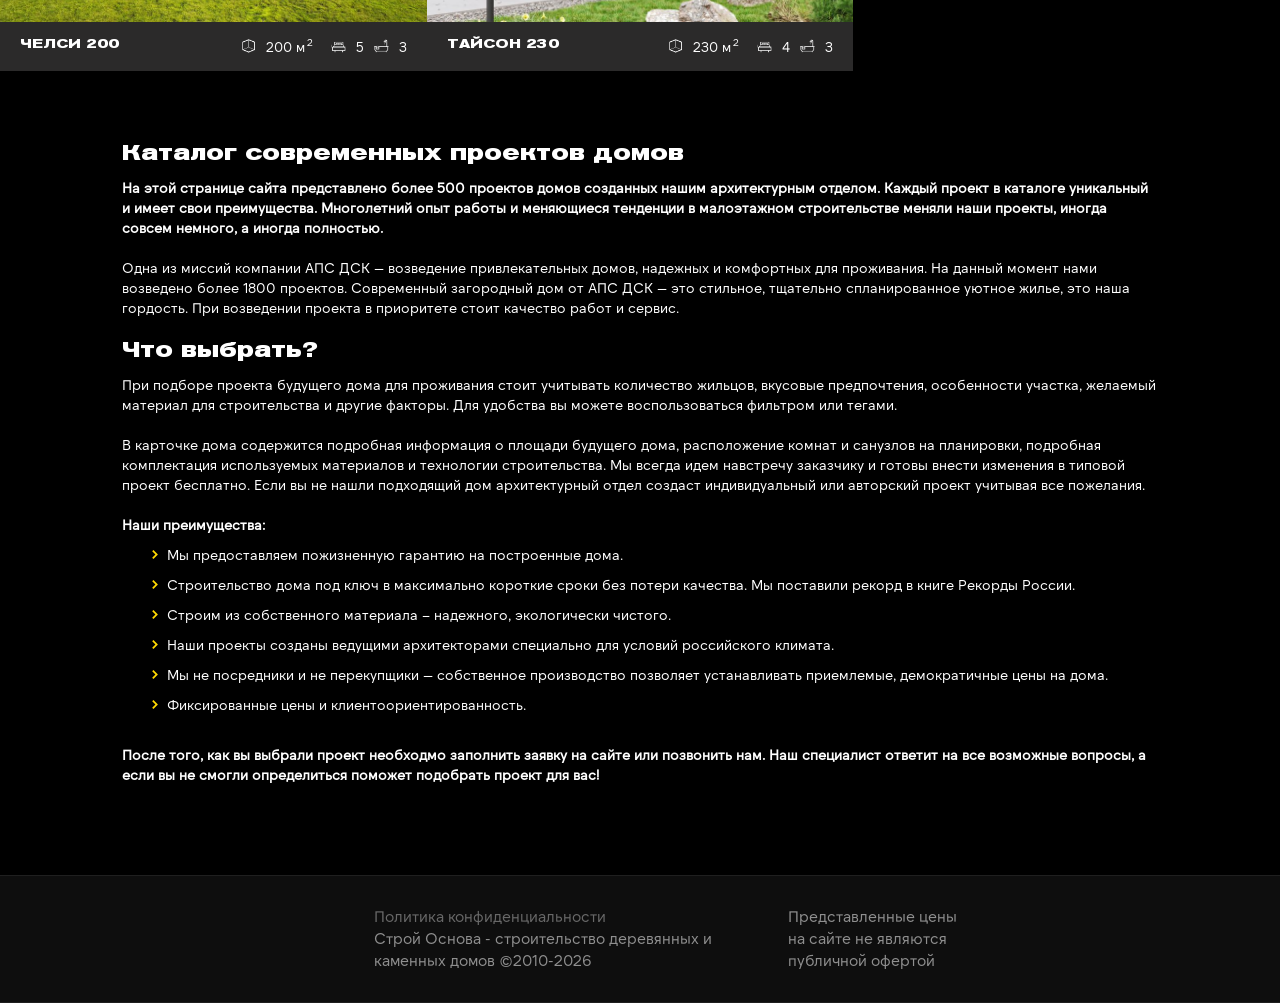
==== commit e53659a4: "обновил" ====
--- a/archive.html
+++ b/archive.html
@@ -1,136 +1,398 @@
-<!DOCTYPE html>
-
-<html lang="en"><head><meta http-equiv="Content-Type" content="text/html; charset=UTF-8">
-    
-    <meta http-equiv="X-UA-Compatible" content="IE=edge">
-    <meta name="viewport" content="width=device-width, initial-scale=1, maximum-scale=1.0, user-scalable=no">
-    <meta property="og:image" content="image/no_image.jpg">
-    <title>Каталог проектов домов под строительство. Мы строим дома под ключ с 2006 года. Даем гарантии качества работ и профессиональный подход.</title>
-    
-            <meta name="description" content="У нас самый большой каталог проектов домов под строительство с использованием различный строительных материалов. Мы строим дома под ключ с 2006 года и можем гарантировать высокое качество и профессиональный подход к работе. Звоните прямо сейчас!">
-                <meta name="keywords" content="каталог проектов домов, дома под ключ проекты и цены, строительство домов под ключ">
-        <meta http-equiv="Pragma" content="no-cache">
-                    <link rel="icon" href="img/favicon.svg" type="image/svg+xml">
-            
-        <link href="fonts/TTNorms-Regular.woff2" rel="preload" as="font" type="font/woff2" crossorigin="">
-    <link href="fonts/TTNorms-Light.woff2" rel="preload" as="font" type="font/woff2" crossorigin="">
-    <link href="fonts/TTNorms-Bold.woff2" rel="preload" as="font" type="font/woff2" crossorigin="">
-    <link href="fonts/AkzidenzGroteskPro-BoldEx.woff2" rel="preload" as="font" type="font/woff2" crossorigin="">
-    <link href="fonts/OpenSans.woff2" rel="preload" as="font" type="font/woff2" crossorigin="">
-    <link href="fonts/fontello.woff2" rel="preload" as="font" type="font/woff2" crossorigin="">
-    <link href="fonts/glyphicons-halflings-regular.woff2" rel="preload" as="font" type="font/woff2" crossorigin="">
-
-    <link href="css/jquery-ui.min.css" rel="stylesheet">
-<link href="css/bootstrap.css" rel="stylesheet">
-<link href="css/owl.carousel.min.css" rel="stylesheet">
-<link href="css/jquery.fancybox.min.css" rel="stylesheet">
-<link href="css/slick.min.css" rel="stylesheet">
-<link href="css/slick-theme.min.css" rel="stylesheet">
-<link href="css/swiper-bundle.min.css" rel="stylesheet">
-<link href="css/style1017.css" rel="stylesheet">
-<link href="css/style1018.css" rel="stylesheet">
-
-    
-    <!-- HTML5 Shim and Respond.js IE8 support of HTML5 elements and media queries -->
-    <!-- WARNING: Respond.js doesn't work if you view the page via file:// -->
-    <!--[if lt IE 9]>
-    <script src="https://oss.maxcdn.com/libs/html5shiv/3.7.0/html5shiv.js"></script>
-    <script src="https://oss.maxcdn.com/libs/respond.js/1.4.2/respond.min.js"></script>
-    <![endif]-->
-
-    
-    
-    
-<style type="text/css">span.im-caret {
-    -webkit-animation: 1s blink step-end infinite;
-    animation: 1s blink step-end infinite;
-}
-
-@keyframes blink {
-    from, to {
-        border-right-color: black;
-    }
-    50% {
-        border-right-color: transparent;
-    }
-}
-
-@-webkit-keyframes blink {
-    from, to {
-        border-right-color: black;
-    }
-    50% {
-        border-right-color: transparent;
-    }
-}
-
-span.im-static {
-    color: grey;
-}
-
-div.im-colormask {
-    display: inline-block;
-    border-style: inset;
-    border-width: 2px;
-    -webkit-appearance: textfield;
-    -moz-appearance: textfield;
-    appearance: textfield;
-}
-
-div.im-colormask > input {
-    position: absolute;
-    display: inline-block;
-    background-color: transparent;
-    color: transparent;
-    -webkit-appearance: caret;
-    -moz-appearance: caret;
-    appearance: caret;
-    border-style: none;
-    left: 0; /*calculated*/
-}
-
-div.im-colormask > input:focus {
-    outline: none;
-}
-
-div.im-colormask > input::-moz-selection{
-    background: none;
-}
-
-div.im-colormask > input::selection{
-    background: none;
-}
-div.im-colormask > input::-moz-selection{
-    background: none;
-}
-
-div.im-colormask > div {
-    color: black;
-    display: inline-block;
-    width: 100px; /*calculated*/
-}</style><meta name='robots' content='max-image-preview:large' />
-<link rel="alternate" type="application/rss+xml" title="ДомоСтрой &raquo; Лента записей типа &laquo;Проекты&raquo;" href="single.html" />
-<style id="wp-img-auto-sizes-contain-inline-css">
-img:is([sizes=auto i],[sizes^="auto," i]){contain-intrinsic-size:3000px 1500px}
-/*# sourceURL=wp-img-auto-sizes-contain-inline-css */
-</style>
-
-
-
-
-<style id="global-styles-inline-css">
-:root{--wp--preset--aspect-ratio--square: 1;--wp--preset--aspect-ratio--4-3: 4/3;--wp--preset--aspect-ratio--3-4: 3/4;--wp--preset--aspect-ratio--3-2: 3/2;--wp--preset--aspect-ratio--2-3: 2/3;--wp--preset--aspect-ratio--16-9: 16/9;--wp--preset--aspect-ratio--9-16: 9/16;--wp--preset--color--black: #000000;--wp--preset--color--cyan-bluish-gray: #abb8c3;--wp--preset--color--white: #ffffff;--wp--preset--color--pale-pink: #f78da7;--wp--preset--color--vivid-red: #cf2e2e;--wp--preset--color--luminous-vivid-orange: #ff6900;--wp--preset--color--luminous-vivid-amber: #fcb900;--wp--preset--color--light-green-cyan: #7bdcb5;--wp--preset--color--vivid-green-cyan: #00d084;--wp--preset--color--pale-cyan-blue: #8ed1fc;--wp--preset--color--vivid-cyan-blue: #0693e3;--wp--preset--color--vivid-purple: #9b51e0;--wp--preset--gradient--vivid-cyan-blue-to-vivid-purple: linear-gradient(135deg,rgb(6,147,227) 0%,rgb(155,81,224) 100%);--wp--preset--gradient--light-green-cyan-to-vivid-green-cyan: linear-gradient(135deg,rgb(122,220,180) 0%,rgb(0,208,130) 100%);--wp--preset--gradient--luminous-vivid-amber-to-luminous-vivid-orange: linear-gradient(135deg,rgb(252,185,0) 0%,rgb(255,105,0) 100%);--wp--preset--gradient--luminous-vivid-orange-to-vivid-red: linear-gradient(135deg,rgb(255,105,0) 0%,rgb(207,46,46) 100%);--wp--preset--gradient--very-light-gray-to-cyan-bluish-gray: linear-gradient(135deg,rgb(238,238,238) 0%,rgb(169,184,195) 100%);--wp--preset--gradient--cool-to-warm-spectrum: linear-gradient(135deg,rgb(74,234,220) 0%,rgb(151,120,209) 20%,rgb(207,42,186) 40%,rgb(238,44,130) 60%,rgb(251,105,98) 80%,rgb(254,248,76) 100%);--wp--preset--gradient--blush-light-purple: linear-gradient(135deg,rgb(255,206,236) 0%,rgb(152,150,240) 100%);--wp--preset--gradient--blush-bordeaux: linear-gradient(135deg,rgb(254,205,165) 0%,rgb(254,45,45) 50%,rgb(107,0,62) 100%);--wp--preset--gradient--luminous-dusk: linear-gradient(135deg,rgb(255,203,112) 0%,rgb(199,81,192) 50%,rgb(65,88,208) 100%);--wp--preset--gradient--pale-ocean: linear-gradient(135deg,rgb(255,245,203) 0%,rgb(182,227,212) 50%,rgb(51,167,181) 100%);--wp--preset--gradient--electric-grass: linear-gradient(135deg,rgb(202,248,128) 0%,rgb(113,206,126) 100%);--wp--preset--gradient--midnight: linear-gradient(135deg,rgb(2,3,129) 0%,rgb(40,116,252) 100%);--wp--preset--font-size--small: 13px;--wp--preset--font-size--medium: 20px;--wp--preset--font-size--large: 36px;--wp--preset--font-size--x-large: 42px;--wp--preset--spacing--20: 0.44rem;--wp--preset--spacing--30: 0.67rem;--wp--preset--spacing--40: 1rem;--wp--preset--spacing--50: 1.5rem;--wp--preset--spacing--60: 2.25rem;--wp--preset--spacing--70: 3.38rem;--wp--preset--spacing--80: 5.06rem;--wp--preset--shadow--natural: 6px 6px 9px rgba(0, 0, 0, 0.2);--wp--preset--shadow--deep: 12px 12px 50px rgba(0, 0, 0, 0.4);--wp--preset--shadow--sharp: 6px 6px 0px rgba(0, 0, 0, 0.2);--wp--preset--shadow--outlined: 6px 6px 0px -3px rgb(255, 255, 255), 6px 6px rgb(0, 0, 0);--wp--preset--shadow--crisp: 6px 6px 0px rgb(0, 0, 0);}:where(body) { margin: 0; }:where(.is-layout-flex){gap: 0.5em;}:where(.is-layout-grid){gap: 0.5em;}body .is-layout-flex{display: flex;}.is-layout-flex{flex-wrap: wrap;align-items: center;}.is-layout-flex > :is(*, div){margin: 0;}body .is-layout-grid{display: grid;}.is-layout-grid > :is(*, div){margin: 0;}body{padding-top: 0px;padding-right: 0px;padding-bottom: 0px;padding-left: 0px;}:root :where(.wp-element-button, .wp-block-button__link){background-color: #32373c;border-width: 0;color: #fff;font-family: inherit;font-size: inherit;font-style: inherit;font-weight: inherit;letter-spacing: inherit;line-height: inherit;padding-top: calc(0.667em + 2px);padding-right: calc(1.333em + 2px);padding-bottom: calc(0.667em + 2px);padding-left: calc(1.333em + 2px);text-decoration: none;text-transform: inherit;}.has-black-color{color: var(--wp--preset--color--black) !important;}.has-cyan-bluish-gray-color{color: var(--wp--preset--color--cyan-bluish-gray) !important;}.has-white-color{color: var(--wp--preset--color--white) !important;}.has-pale-pink-color{color: var(--wp--preset--color--pale-pink) !important;}.has-vivid-red-color{color: var(--wp--preset--color--vivid-red) !important;}.has-luminous-vivid-orange-color{color: var(--wp--preset--color--luminous-vivid-orange) !important;}.has-luminous-vivid-amber-color{color: var(--wp--preset--color--luminous-vivid-amber) !important;}.has-light-green-cyan-color{color: var(--wp--preset--color--light-green-cyan) !important;}.has-vivid-green-cyan-color{color: var(--wp--preset--color--vivid-green-cyan) !important;}.has-pale-cyan-blue-color{color: var(--wp--preset--color--pale-cyan-blue) !important;}.has-vivid-cyan-blue-color{color: var(--wp--preset--color--vivid-cyan-blue) !important;}.has-vivid-purple-color{color: var(--wp--preset--color--vivid-purple) !important;}.has-black-background-color{background-color: var(--wp--preset--color--black) !important;}.has-cyan-bluish-gray-background-color{background-color: var(--wp--preset--color--cyan-bluish-gray) !important;}.has-white-background-color{background-color: var(--wp--preset--color--white) !important;}.has-pale-pink-background-color{background-color: var(--wp--preset--color--pale-pink) !important;}.has-vivid-red-background-color{background-color: var(--wp--preset--color--vivid-red) !important;}.has-luminous-vivid-orange-background-color{background-color: var(--wp--preset--color--luminous-vivid-orange) !important;}.has-luminous-vivid-amber-background-color{background-color: var(--wp--preset--color--luminous-vivid-amber) !important;}.has-light-green-cyan-background-color{background-color: var(--wp--preset--color--light-green-cyan) !important;}.has-vivid-green-cyan-background-color{background-color: var(--wp--preset--color--vivid-green-cyan) !important;}.has-pale-cyan-blue-background-color{background-color: var(--wp--preset--color--pale-cyan-blue) !important;}.has-vivid-cyan-blue-background-color{background-color: var(--wp--preset--color--vivid-cyan-blue) !important;}.has-vivid-purple-background-color{background-color: var(--wp--preset--color--vivid-purple) !important;}.has-black-border-color{border-color: var(--wp--preset--color--black) !important;}.has-cyan-bluish-gray-border-color{border-color: var(--wp--preset--color--cyan-bluish-gray) !important;}.has-white-border-color{border-color: var(--wp--preset--color--white) !important;}.has-pale-pink-border-color{border-color: var(--wp--preset--color--pale-pink) !important;}.has-vivid-red-border-color{border-color: var(--wp--preset--color--vivid-red) !important;}.has-luminous-vivid-orange-border-color{border-color: var(--wp--preset--color--luminous-vivid-orange) !important;}.has-luminous-vivid-amber-border-color{border-color: var(--wp--preset--color--luminous-vivid-amber) !important;}.has-light-green-cyan-border-color{border-color: var(--wp--preset--color--light-green-cyan) !important;}.has-vivid-green-cyan-border-color{border-color: var(--wp--preset--color--vivid-green-cyan) !important;}.has-pale-cyan-blue-border-color{border-color: var(--wp--preset--color--pale-cyan-blue) !important;}.has-vivid-cyan-blue-border-color{border-color: var(--wp--preset--color--vivid-cyan-blue) !important;}.has-vivid-purple-border-color{border-color: var(--wp--preset--color--vivid-purple) !important;}.has-vivid-cyan-blue-to-vivid-purple-gradient-background{background: var(--wp--preset--gradient--vivid-cyan-blue-to-vivid-purple) !important;}.has-light-green-cyan-to-vivid-green-cyan-gradient-background{background: var(--wp--preset--gradient--light-green-cyan-to-vivid-green-cyan) !important;}.has-luminous-vivid-amber-to-luminous-vivid-orange-gradient-background{background: var(--wp--preset--gradient--luminous-vivid-amber-to-luminous-vivid-orange) !important;}.has-luminous-vivid-orange-to-vivid-red-gradient-background{background: var(--wp--preset--gradient--luminous-vivid-orange-to-vivid-red) !important;}.has-very-light-gray-to-cyan-bluish-gray-gradient-background{background: var(--wp--preset--gradient--very-light-gray-to-cyan-bluish-gray) !important;}.has-cool-to-warm-spectrum-gradient-background{background: var(--wp--preset--gradient--cool-to-warm-spectrum) !important;}.has-blush-light-purple-gradient-background{background: var(--wp--preset--gradient--blush-light-purple) !important;}.has-blush-bordeaux-gradient-background{background: var(--wp--preset--gradient--blush-bordeaux) !important;}.has-luminous-dusk-gradient-background{background: var(--wp--preset--gradient--luminous-dusk) !important;}.has-pale-ocean-gradient-background{background: var(--wp--preset--gradient--pale-ocean) !important;}.has-electric-grass-gradient-background{background: var(--wp--preset--gradient--electric-grass) !important;}.has-midnight-gradient-background{background: var(--wp--preset--gradient--midnight) !important;}.has-small-font-size{font-size: var(--wp--preset--font-size--small) !important;}.has-medium-font-size{font-size: var(--wp--preset--font-size--medium) !important;}.has-large-font-size{font-size: var(--wp--preset--font-size--large) !important;}.has-x-large-font-size{font-size: var(--wp--preset--font-size--x-large) !important;}
-/*# sourceURL=global-styles-inline-css */
-</style>
-
-
-
-</head>
-<body class="  ">
-<script src="js/jquery.min.js"></script>
-
-<div class="wrap_body   wrap_category" style="opacity:1">
-<!-- ===== OLD HEADER START (заменён хедером с index.html, код сохранён) ===== 
+<!doctype html>
+
+<html lang="en">
+	<head>
+		<meta http-equiv="Content-Type" content="text/html; charset=UTF-8" />
+
+		<meta http-equiv="X-UA-Compatible" content="IE=edge" />
+		<meta name="viewport" content="width=device-width, initial-scale=1, maximum-scale=1.0, user-scalable=no" />
+		<meta property="og:image" content="image/no_image.jpg" />
+		<title>Каталог проектов домов под строительство. Мы строим дома под ключ с 2006 года. Даем гарантии качества работ и профессиональный подход.</title>
+
+		<meta
+			name="description"
+			content="У нас самый большой каталог проектов домов под строительство с использованием различный строительных материалов. Мы строим дома под ключ с 2006 года и можем гарантировать высокое качество и профессиональный подход к работе. Звоните прямо сейчас!"
+		/>
+		<meta name="keywords" content="каталог проектов домов, дома под ключ проекты и цены, строительство домов под ключ" />
+		<meta http-equiv="Pragma" content="no-cache" />
+		<link rel="icon" href="img/favicon.svg" type="image/svg+xml" />
+
+		<link href="fonts/TTNorms-Regular.woff2" rel="preload" as="font" type="font/woff2" crossorigin="" />
+		<link href="fonts/TTNorms-Light.woff2" rel="preload" as="font" type="font/woff2" crossorigin="" />
+		<link href="fonts/TTNorms-Bold.woff2" rel="preload" as="font" type="font/woff2" crossorigin="" />
+		<link href="fonts/AkzidenzGroteskPro-BoldEx.woff2" rel="preload" as="font" type="font/woff2" crossorigin="" />
+		<link href="fonts/OpenSans.woff2" rel="preload" as="font" type="font/woff2" crossorigin="" />
+		<link href="fonts/fontello.woff2" rel="preload" as="font" type="font/woff2" crossorigin="" />
+		<link href="fonts/glyphicons-halflings-regular.woff2" rel="preload" as="font" type="font/woff2" crossorigin="" />
+
+		<link href="css/jquery-ui.min.css" rel="stylesheet" />
+		<link href="css/bootstrap.css" rel="stylesheet" />
+		<link href="css/owl.carousel.min.css" rel="stylesheet" />
+		<link href="css/jquery.fancybox.min.css" rel="stylesheet" />
+		<link href="css/slick.min.css" rel="stylesheet" />
+		<link href="css/slick-theme.min.css" rel="stylesheet" />
+		<link href="css/swiper-bundle.min.css" rel="stylesheet" />
+		<link href="css/style1017.css" rel="stylesheet" />
+		<link href="css/style1018.css" rel="stylesheet" />
+
+		<!-- HTML5 Shim and Respond.js IE8 support of HTML5 elements and media queries -->
+		<!-- WARNING: Respond.js doesn't work if you view the page via file:// -->
+		<!--[if lt IE 9]>
+			<script src="https://oss.maxcdn.com/libs/html5shiv/3.7.0/html5shiv.js"></script>
+			<script src="https://oss.maxcdn.com/libs/respond.js/1.4.2/respond.min.js"></script>
+		<![endif]-->
+
+		<style type="text/css">
+			span.im-caret {
+				-webkit-animation: 1s blink step-end infinite;
+				animation: 1s blink step-end infinite;
+			}
+
+			@keyframes blink {
+				from,
+				to {
+					border-right-color: black;
+				}
+				50% {
+					border-right-color: transparent;
+				}
+			}
+
+			@-webkit-keyframes blink {
+				from,
+				to {
+					border-right-color: black;
+				}
+				50% {
+					border-right-color: transparent;
+				}
+			}
+
+			span.im-static {
+				color: grey;
+			}
+
+			div.im-colormask {
+				display: inline-block;
+				border-style: inset;
+				border-width: 2px;
+				-webkit-appearance: textfield;
+				-moz-appearance: textfield;
+				appearance: textfield;
+			}
+
+			div.im-colormask > input {
+				position: absolute;
+				display: inline-block;
+				background-color: transparent;
+				color: transparent;
+				-webkit-appearance: caret;
+				-moz-appearance: caret;
+				appearance: caret;
+				border-style: none;
+				left: 0; /*calculated*/
+			}
+
+			div.im-colormask > input:focus {
+				outline: none;
+			}
+
+			div.im-colormask > input::-moz-selection {
+				background: none;
+			}
+
+			div.im-colormask > input::selection {
+				background: none;
+			}
+			div.im-colormask > input::-moz-selection {
+				background: none;
+			}
+
+			div.im-colormask > div {
+				color: black;
+				display: inline-block;
+				width: 100px; /*calculated*/
+			}
+		</style>
+		<meta name="robots" content="max-image-preview:large" />
+		<link rel="alternate" type="application/rss+xml" title="ДомоСтрой &raquo; Лента записей типа &laquo;Проекты&raquo;" href="single.html" />
+		<style id="wp-img-auto-sizes-contain-inline-css">
+			img:is([sizes="auto" i], [sizes^="auto," i]) {
+				contain-intrinsic-size: 3000px 1500px;
+			}
+			/*# sourceURL=wp-img-auto-sizes-contain-inline-css */
+		</style>
+
+		<style id="global-styles-inline-css">
+			:root {
+				--wp--preset--aspect-ratio--square: 1;
+				--wp--preset--aspect-ratio--4-3: 4/3;
+				--wp--preset--aspect-ratio--3-4: 3/4;
+				--wp--preset--aspect-ratio--3-2: 3/2;
+				--wp--preset--aspect-ratio--2-3: 2/3;
+				--wp--preset--aspect-ratio--16-9: 16/9;
+				--wp--preset--aspect-ratio--9-16: 9/16;
+				--wp--preset--color--black: #000000;
+				--wp--preset--color--cyan-bluish-gray: #abb8c3;
+				--wp--preset--color--white: #ffffff;
+				--wp--preset--color--pale-pink: #f78da7;
+				--wp--preset--color--vivid-red: #cf2e2e;
+				--wp--preset--color--luminous-vivid-orange: #ff6900;
+				--wp--preset--color--luminous-vivid-amber: #fcb900;
+				--wp--preset--color--light-green-cyan: #7bdcb5;
+				--wp--preset--color--vivid-green-cyan: #00d084;
+				--wp--preset--color--pale-cyan-blue: #8ed1fc;
+				--wp--preset--color--vivid-cyan-blue: #0693e3;
+				--wp--preset--color--vivid-purple: #9b51e0;
+				--wp--preset--gradient--vivid-cyan-blue-to-vivid-purple: linear-gradient(135deg, rgb(6, 147, 227) 0%, rgb(155, 81, 224) 100%);
+				--wp--preset--gradient--light-green-cyan-to-vivid-green-cyan: linear-gradient(135deg, rgb(122, 220, 180) 0%, rgb(0, 208, 130) 100%);
+				--wp--preset--gradient--luminous-vivid-amber-to-luminous-vivid-orange: linear-gradient(135deg, rgb(252, 185, 0) 0%, rgb(255, 105, 0) 100%);
+				--wp--preset--gradient--luminous-vivid-orange-to-vivid-red: linear-gradient(135deg, rgb(255, 105, 0) 0%, rgb(207, 46, 46) 100%);
+				--wp--preset--gradient--very-light-gray-to-cyan-bluish-gray: linear-gradient(135deg, rgb(238, 238, 238) 0%, rgb(169, 184, 195) 100%);
+				--wp--preset--gradient--cool-to-warm-spectrum: linear-gradient(
+					135deg,
+					rgb(74, 234, 220) 0%,
+					rgb(151, 120, 209) 20%,
+					rgb(207, 42, 186) 40%,
+					rgb(238, 44, 130) 60%,
+					rgb(251, 105, 98) 80%,
+					rgb(254, 248, 76) 100%
+				);
+				--wp--preset--gradient--blush-light-purple: linear-gradient(135deg, rgb(255, 206, 236) 0%, rgb(152, 150, 240) 100%);
+				--wp--preset--gradient--blush-bordeaux: linear-gradient(135deg, rgb(254, 205, 165) 0%, rgb(254, 45, 45) 50%, rgb(107, 0, 62) 100%);
+				--wp--preset--gradient--luminous-dusk: linear-gradient(135deg, rgb(255, 203, 112) 0%, rgb(199, 81, 192) 50%, rgb(65, 88, 208) 100%);
+				--wp--preset--gradient--pale-ocean: linear-gradient(135deg, rgb(255, 245, 203) 0%, rgb(182, 227, 212) 50%, rgb(51, 167, 181) 100%);
+				--wp--preset--gradient--electric-grass: linear-gradient(135deg, rgb(202, 248, 128) 0%, rgb(113, 206, 126) 100%);
+				--wp--preset--gradient--midnight: linear-gradient(135deg, rgb(2, 3, 129) 0%, rgb(40, 116, 252) 100%);
+				--wp--preset--font-size--small: 13px;
+				--wp--preset--font-size--medium: 20px;
+				--wp--preset--font-size--large: 36px;
+				--wp--preset--font-size--x-large: 42px;
+				--wp--preset--spacing--20: 0.44rem;
+				--wp--preset--spacing--30: 0.67rem;
+				--wp--preset--spacing--40: 1rem;
+				--wp--preset--spacing--50: 1.5rem;
+				--wp--preset--spacing--60: 2.25rem;
+				--wp--preset--spacing--70: 3.38rem;
+				--wp--preset--spacing--80: 5.06rem;
+				--wp--preset--shadow--natural: 6px 6px 9px rgba(0, 0, 0, 0.2);
+				--wp--preset--shadow--deep: 12px 12px 50px rgba(0, 0, 0, 0.4);
+				--wp--preset--shadow--sharp: 6px 6px 0px rgba(0, 0, 0, 0.2);
+				--wp--preset--shadow--outlined: 6px 6px 0px -3px rgb(255, 255, 255), 6px 6px rgb(0, 0, 0);
+				--wp--preset--shadow--crisp: 6px 6px 0px rgb(0, 0, 0);
+			}
+			:where(body) {
+				margin: 0;
+			}
+			:where(.is-layout-flex) {
+				gap: 0.5em;
+			}
+			:where(.is-layout-grid) {
+				gap: 0.5em;
+			}
+			body .is-layout-flex {
+				display: flex;
+			}
+			.is-layout-flex {
+				flex-wrap: wrap;
+				align-items: center;
+			}
+			.is-layout-flex > :is(*, div) {
+				margin: 0;
+			}
+			body .is-layout-grid {
+				display: grid;
+			}
+			.is-layout-grid > :is(*, div) {
+				margin: 0;
+			}
+			body {
+				padding-top: 0px;
+				padding-right: 0px;
+				padding-bottom: 0px;
+				padding-left: 0px;
+			}
+			:root :where(.wp-element-button, .wp-block-button__link) {
+				background-color: #32373c;
+				border-width: 0;
+				color: #fff;
+				font-family: inherit;
+				font-size: inherit;
+				font-style: inherit;
+				font-weight: inherit;
+				letter-spacing: inherit;
+				line-height: inherit;
+				padding-top: calc(0.667em + 2px);
+				padding-right: calc(1.333em + 2px);
+				padding-bottom: calc(0.667em + 2px);
+				padding-left: calc(1.333em + 2px);
+				text-decoration: none;
+				text-transform: inherit;
+			}
+			.has-black-color {
+				color: var(--wp--preset--color--black) !important;
+			}
+			.has-cyan-bluish-gray-color {
+				color: var(--wp--preset--color--cyan-bluish-gray) !important;
+			}
+			.has-white-color {
+				color: var(--wp--preset--color--white) !important;
+			}
+			.has-pale-pink-color {
+				color: var(--wp--preset--color--pale-pink) !important;
+			}
+			.has-vivid-red-color {
+				color: var(--wp--preset--color--vivid-red) !important;
+			}
+			.has-luminous-vivid-orange-color {
+				color: var(--wp--preset--color--luminous-vivid-orange) !important;
+			}
+			.has-luminous-vivid-amber-color {
+				color: var(--wp--preset--color--luminous-vivid-amber) !important;
+			}
+			.has-light-green-cyan-color {
+				color: var(--wp--preset--color--light-green-cyan) !important;
+			}
+			.has-vivid-green-cyan-color {
+				color: var(--wp--preset--color--vivid-green-cyan) !important;
+			}
+			.has-pale-cyan-blue-color {
+				color: var(--wp--preset--color--pale-cyan-blue) !important;
+			}
+			.has-vivid-cyan-blue-color {
+				color: var(--wp--preset--color--vivid-cyan-blue) !important;
+			}
+			.has-vivid-purple-color {
+				color: var(--wp--preset--color--vivid-purple) !important;
+			}
+			.has-black-background-color {
+				background-color: var(--wp--preset--color--black) !important;
+			}
+			.has-cyan-bluish-gray-background-color {
+				background-color: var(--wp--preset--color--cyan-bluish-gray) !important;
+			}
+			.has-white-background-color {
+				background-color: var(--wp--preset--color--white) !important;
+			}
+			.has-pale-pink-background-color {
+				background-color: var(--wp--preset--color--pale-pink) !important;
+			}
+			.has-vivid-red-background-color {
+				background-color: var(--wp--preset--color--vivid-red) !important;
+			}
+			.has-luminous-vivid-orange-background-color {
+				background-color: var(--wp--preset--color--luminous-vivid-orange) !important;
+			}
+			.has-luminous-vivid-amber-background-color {
+				background-color: var(--wp--preset--color--luminous-vivid-amber) !important;
+			}
+			.has-light-green-cyan-background-color {
+				background-color: var(--wp--preset--color--light-green-cyan) !important;
+			}
+			.has-vivid-green-cyan-background-color {
+				background-color: var(--wp--preset--color--vivid-green-cyan) !important;
+			}
+			.has-pale-cyan-blue-background-color {
+				background-color: var(--wp--preset--color--pale-cyan-blue) !important;
+			}
+			.has-vivid-cyan-blue-background-color {
+				background-color: var(--wp--preset--color--vivid-cyan-blue) !important;
+			}
+			.has-vivid-purple-background-color {
+				background-color: var(--wp--preset--color--vivid-purple) !important;
+			}
+			.has-black-border-color {
+				border-color: var(--wp--preset--color--black) !important;
+			}
+			.has-cyan-bluish-gray-border-color {
+				border-color: var(--wp--preset--color--cyan-bluish-gray) !important;
+			}
+			.has-white-border-color {
+				border-color: var(--wp--preset--color--white) !important;
+			}
+			.has-pale-pink-border-color {
+				border-color: var(--wp--preset--color--pale-pink) !important;
+			}
+			.has-vivid-red-border-color {
+				border-color: var(--wp--preset--color--vivid-red) !important;
+			}
+			.has-luminous-vivid-orange-border-color {
+				border-color: var(--wp--preset--color--luminous-vivid-orange) !important;
+			}
+			.has-luminous-vivid-amber-border-color {
+				border-color: var(--wp--preset--color--luminous-vivid-amber) !important;
+			}
+			.has-light-green-cyan-border-color {
+				border-color: var(--wp--preset--color--light-green-cyan) !important;
+			}
+			.has-vivid-green-cyan-border-color {
+				border-color: var(--wp--preset--color--vivid-green-cyan) !important;
+			}
+			.has-pale-cyan-blue-border-color {
+				border-color: var(--wp--preset--color--pale-cyan-blue) !important;
+			}
+			.has-vivid-cyan-blue-border-color {
+				border-color: var(--wp--preset--color--vivid-cyan-blue) !important;
+			}
+			.has-vivid-purple-border-color {
+				border-color: var(--wp--preset--color--vivid-purple) !important;
+			}
+			.has-vivid-cyan-blue-to-vivid-purple-gradient-background {
+				background: var(--wp--preset--gradient--vivid-cyan-blue-to-vivid-purple) !important;
+			}
+			.has-light-green-cyan-to-vivid-green-cyan-gradient-background {
+				background: var(--wp--preset--gradient--light-green-cyan-to-vivid-green-cyan) !important;
+			}
+			.has-luminous-vivid-amber-to-luminous-vivid-orange-gradient-background {
+				background: var(--wp--preset--gradient--luminous-vivid-amber-to-luminous-vivid-orange) !important;
+			}
+			.has-luminous-vivid-orange-to-vivid-red-gradient-background {
+				background: var(--wp--preset--gradient--luminous-vivid-orange-to-vivid-red) !important;
+			}
+			.has-very-light-gray-to-cyan-bluish-gray-gradient-background {
+				background: var(--wp--preset--gradient--very-light-gray-to-cyan-bluish-gray) !important;
+			}
+			.has-cool-to-warm-spectrum-gradient-background {
+				background: var(--wp--preset--gradient--cool-to-warm-spectrum) !important;
+			}
+			.has-blush-light-purple-gradient-background {
+				background: var(--wp--preset--gradient--blush-light-purple) !important;
+			}
+			.has-blush-bordeaux-gradient-background {
+				background: var(--wp--preset--gradient--blush-bordeaux) !important;
+			}
+			.has-luminous-dusk-gradient-background {
+				background: var(--wp--preset--gradient--luminous-dusk) !important;
+			}
+			.has-pale-ocean-gradient-background {
+				background: var(--wp--preset--gradient--pale-ocean) !important;
+			}
+			.has-electric-grass-gradient-background {
+				background: var(--wp--preset--gradient--electric-grass) !important;
+			}
+			.has-midnight-gradient-background {
+				background: var(--wp--preset--gradient--midnight) !important;
+			}
+			.has-small-font-size {
+				font-size: var(--wp--preset--font-size--small) !important;
+			}
+			.has-medium-font-size {
+				font-size: var(--wp--preset--font-size--medium) !important;
+			}
+			.has-large-font-size {
+				font-size: var(--wp--preset--font-size--large) !important;
+			}
+			.has-x-large-font-size {
+				font-size: var(--wp--preset--font-size--x-large) !important;
+			}
+			/*# sourceURL=global-styles-inline-css */
+		</style>
+	</head>
+	<body class="  ">
+		<script src="js/jquery.min.js"></script>
+
+		<div class="wrap_body wrap_category" style="opacity: 1">
+			<!-- ===== OLD HEADER START  ===== 
         <header class="block_black">
         <div class="header-fixed">
                         <div style="width: 100%;"></div>
@@ -271,1094 +533,1361 @@
 
 
  ===== OLD HEADER END ===== -->
-            <header class="block_black">
-                <div class="header-fixed do">
-                    <div style="width: 100%;"></div>
-                    <div class="header-fixed-logo">
-                        <a href="index.html">
-                            <div class="logo-el">
-                                <img src="img/logo.svg" title="APS-DSK" alt="APS-DSK">
-                            </div>
-                        </a>
-                    </div>
-                    <div class="container">
-                        <div class="row">
-                            <div class="header-fixed-logo">
-                                <a href="index.html">
-                                    <div class="logo-el">
-                                        <img src="img/logo.svg" title="APS-DSK" alt="APS-DSK">
-                                    </div>
-                                    <div class="logo-el">
-                                        <img src="img/logo.svg" title="APS-DSK" alt="APS-DSK">
-                                    </div>
-                                </a>
-                            </div>
-                            <div class="header-fixed-content">
-                            <div class="header-fixed-contacts">
-                                <div class="header-fixed-content-col col-credit">
-                                    <a class="btn-credit" href="/stroitelstvo_doma/dom-v-kredit.html">Льготная ипотека 6%</a>
-                                </div>
-                                <div class="header-fixed-content-col">
-                                    <div class="wrap_gorod">	
-                                        <div class="phone gorod select_gorod bold">Рязань</div>
-                                        <div class="text small">Ваш регион</div>
-                                        <div id="regionConfirmPopup" class="block_white popup">
-                                        <p class="regionConfirmSuppose">Ваш регион <span>Москва</span>?</p>
-                                        <input type="button" id="rightRegion" class="btn" value="Да" onclick="$(&#39;#regionConfirmPopup&#39;).hide();">
-                                        <input type="button" id="wrongRegion" class="btn" value="Нет" onclick="getGeoCity();$(&#39;#regionConfirmPopup&#39;).hide();">	
-                                    </div>
-                                    </div>
-                                    <div id="" class="mainPhone phone bold"><a class="mgo-msk" href="tel:+74951595316">8 (495) 159-53-16</a></div>
-                                    <style>
-                                        .wrap_gorod {
-                                            display: flex;
-                                            flex-direction: row-reverse;
-                                            justify-content: flex-start;
-                                            align-items: center;
-                                        }
-
-                                        .select_gorod {
-                                            margin-left: 10px;
-                                        }
-
-                                        @media (min-width: 768px) {
-                                            .wrap_gorod ~ .mainPhone {
-                                                display: none;
-                                            }
-                                        }
-                                    </style>
-                                </div>
-                                <!--div class="header-fixed-content-col">
+			<!-- ============================================================
+                НАЧАЛО: ШАПКА САЙТА
+            ============================================================ -->
+			<header class="block_black">
+				<div class="header-fixed do">
+					<div style="width: 100%"></div>
+					<div class="header-fixed-logo">
+						<a href="index.html">
+							<div class="logo-el">
+								<img src="img/logo.svg" title="APS-DSK" alt="APS-DSK" />
+							</div>
+						</a>
+					</div>
+					<div class="container">
+						<div class="row">
+							<div class="header-fixed-logo">
+								<a href="index.html">
+									<div class="logo-el">
+										<img src="img/logo.svg" title="APS-DSK" alt="APS-DSK" />
+									</div>
+									<div class="logo-el">
+										<img src="img/logo.svg" title="APS-DSK" alt="APS-DSK" />
+									</div>
+								</a>
+							</div>
+							<div class="header-fixed-content">
+								<div class="header-fixed-contacts">
+									<div class="header-fixed-content-col col-credit">
+										<a class="btn-credit" href="/stroitelstvo_doma/dom-v-kredit.html">Льготная ипотека 6%</a>
+									</div>
+									<div class="header-fixed-content-col">
+										<div class="wrap_gorod">
+											<div class="phone gorod select_gorod bold">Рязань</div>
+											<div class="text small">Ваш регион</div>
+											<div id="regionConfirmPopup" class="block_white popup">
+												<p class="regionConfirmSuppose">
+													Ваш регион
+													<span>Москва</span>
+													?
+												</p>
+												<input type="button" id="rightRegion" class="btn" value="Да" onclick="$(&#39;#regionConfirmPopup&#39;).hide();" />
+												<input type="button" id="wrongRegion" class="btn" value="Нет" onclick="getGeoCity();$(&#39;#regionConfirmPopup&#39;).hide();" />
+											</div>
+										</div>
+										<div id="" class="mainPhone phone bold"><a class="mgo-msk" href="tel:+74951595316">8 (495) 159-53-16</a></div>
+										<style>
+											.wrap_gorod {
+												display: flex;
+												flex-direction: row-reverse;
+												justify-content: flex-start;
+												align-items: center;
+											}
+
+											.select_gorod {
+												margin-left: 10px;
+											}
+
+											@media (min-width: 768px) {
+												.wrap_gorod ~ .mainPhone {
+													display: none;
+												}
+											}
+										</style>
+									</div>
+									<!--div class="header-fixed-content-col">
                                 <div id="" class="mainPhone phone bold"><a class="mgo-msk" href="tel:+74951595316">8 (495) 565-30-55</a></div>
                                 <div class="text small" id="phone_region">В вашем регионе</div>
                                 </div-->
-                                <div class="header-fixed-content-col">
-                                    <div class="phone bold">
-                                        <a class="mgo-spb" href="tel:88123366079">8 (812) 336-60-79</a>
-                                    </div>
-                                    <div class="text small">Рязань</div>
-                                </div>
-                            </div>
-                        </div>
-                    </div>
-                    <div class="row">
-                        <div class="header-fixed-menu">
-                            <ul class="topmenu">
-                                <li><a href="index.html">Главная</a></li>
-                                <li id="proj" class="child"><a href="archive.html">Проекты</a>
-                                    <ul style="opacity:0;visibility:hidden">
-                                        <li><a href="archive.html">Все проекты</a></li>
-                                        <li><a href="archive.html">Деревянные дома</a></li>
-                                        <li><a href="archive.html">Каменные дома</a></li>
-                                    </ul>
-                                </li>
-                                <li id="proj" class="child"><a href="archive.html">Контакты</a></li>
-                                <li class="helper"></li>
-                            </ul>
-                            <div class="dropmenu">
-                                <span class="line"></span>
-                                <span class="line"></span>
-                                <span class="line"></span>
-                            </div>
-                            <!-- Поиск -->
-                            <!--div id="search">
+									<div class="header-fixed-content-col">
+										<div class="phone bold">
+											<a class="mgo-spb" href="tel:88123366079">8 (812) 336-60-79</a>
+										</div>
+										<div class="text small">Рязань</div>
+									</div>
+								</div>
+							</div>
+						</div>
+						<div class="row">
+							<div class="header-fixed-menu">
+								<ul class="topmenu">
+									<li><a href="index.html">Главная</a></li>
+									<li id="proj" class="child">
+										<a href="archive.html">Проекты</a>
+										<ul style="opacity: 0; visibility: hidden">
+											<li><a href="archive.html">Все проекты</a></li>
+											<li><a href="archive.html">Деревянные дома</a></li>
+											<li><a href="archive.html">Каменные дома</a></li>
+										</ul>
+									</li>
+									<li id="proj" class="child"><a href="archive.html">Контакты</a></li>
+									<li class="helper"></li>
+								</ul>
+								<div class="dropmenu">
+									<span class="line"></span>
+									<span class="line"></span>
+									<span class="line"></span>
+								</div>
+								<!-- Поиск -->
+								<!--div id="search">
                                 <div class="button-search glyphicon glyphicon-search"></div>
                                 <input type="text" name="filter_name" value="" onclick="this.value = &#39;&#39;;" onkeydown="this.style.color = &#39;#fff&#39;;" class="ui-autocomplete-input" autocomplete="off">
                                 <div id="search_response" style="display:none;"></div>
                             </div-->
-                            <div class="search-spacer"></div>
-                            <div class="phoneCatalogMobile">
-                                <a class="mgo-msk" href="tel:+74951595316">8 (495) 159-53-16</a>
-                            </div>
-                            <a class="btn-credit" href="/stroitelstvo_doma/dom-v-kredit.html">Льготная ипотека 6%</a>
-                        </div>
-                    </div>
-                    </div>
-                    <div class="header-fixed-contacts header-fixed-contacts--mobile">
-                <div class="header-fixed-content-col">
-                    <div class="wrap_gorod">	
-        <div class="phone gorod select_gorod bold">Москва</div>
-        <div class="text small">Ваш регион</div>
-                <div id="regionConfirmPopup" class="block_white popup">
-                <p class="regionConfirmSuppose">Ваш регион <span>Москва</span>?</p>
-                <input type="button" id="rightRegion" class="btn" value="Да" onclick="$(&#39;#regionConfirmPopup&#39;).hide();">
-                <input type="button" id="wrongRegion" class="btn" value="Нет" onclick="getGeoCity();$(&#39;#regionConfirmPopup&#39;).hide();">	
-            </div>
-        </div>                <div id="" class="mainPhone phone bold"><a class="mgo-msk" href="tel:+74951595316">8 (495) 159-53-16</a></div>
-                    <style>
-                        .wrap_gorod {
-                            display: flex;
-                            flex-direction: row-reverse;
-                            justify-content: flex-start;
-                            align-items: center;
-                        }
-
-                        .select_gorod {
-                            margin-left: 10px;
-                        }
-
-                        @media (min-width: 768px) {
-                            .wrap_gorod ~ .mainPhone {
-                                display: none;
-                            }
-                        }
-                    </style>
-                </div>
-                                        <div class="header-fixed-content-col">
-                <div class="phone bold"><a href="tel:88123366079">8 (812) 336-60-79</a></div>
-                <div class="text small">Санкт-Петербург</div>
-                </div>
-                    </div>
-                </div>
-
-<!-- ============================================================
-     HERO-СЛАЙДЕР СКРЫТ: блок-баннер скопирован из шапки главной,
-     на этой странице он не нужен. Разметка сохранена (закомментирована).
-     ============================================================ -->
-<!--
-                <div id="block_header_top">
-
-                    <div id="banner_landing_htest" data-interval="0" data-ride="carousel" class=" mobile-status-0 carousel slide type_navi_1">
--->
-                        <!--div class="wrap_nav">
-                            <div class="wrap-carousel-control">
-                                <!-- Элементы управления --
-                                <a class="left carousel-control btn btn-ico  btn-default" href="#banner_landing_htest" role="button" data-slide="prev">
-                                    <span class="glyphicon glyphicon-triangle-left" aria-hidden="true"></span>
-                                    <span class="sr-only">Предыдущий</span>
-                                </a>
-                                <a class="right carousel-control btn btn-ico  btn-default" href="#banner_landing_htest" role="button" data-slide="next">
-                                    <span class="glyphicon glyphicon-triangle-right" aria-hidden="true"></span>
-                                    <span class="sr-only">Следующий</span>
-                                </a>
-                            </div>
-                        </div-->
-<!--
-                        <div class="carousel-inner">
-                            <div class="item  active">
--->
-                                <!--div class="carousel-text">
-                                    <div class="container">
-                                        <div class="row">
-                                            <div class="col-xs-12">
-                                                <div class="wrap_text">
-                                                    <div class="text">
-                                                        <p>Открытый показ домов в КП "Крекшино Вайт Вилладж", ждем Вас в любой день с 10 до 19 часов!</p>
-                                                    </div>
-                                                    <div class="buttons">
-                                                        <div class="btn btn-white btn-fixed-width">
-                                                            <a href="/pokaz-domov-v-kp-kryokshino.html">Подробнее</a>
-                                                        </div>
-                                                    </div>
-                                                </div>
-                                            </div>
-                                        </div>
-                                    </div>
-                                </div-->
-<!--
-                                <a href="/pokaz-domov-v-kp-kryokshino.html" class="slider_banner_link mobile">
-                                    <img title="Открытый показ домов в КП " Крекшино="" Вайт="" Вилладж",="" ждем="" Вас="" в="" любой="" день="" с="" 10="" до="" 19="" часов!"="" src="img/2000x670-3.jpg">
-                                </a>
-                            </div>
--->
-                            <!--div class="item ">
-                                    <div class="carousel-text">
-                                        <div class="container">
-                                            <div class="row">
-                                                <div class="col-xs-12">
-                                                                                            <div class="wrap_text">
-                                                        <div class="text"></div>
-                                                                                                        <div class="buttons">
-                                                                <div class="btn btn-white btn-fixed-width"><a href="/proizvodstvobrusa/kleeniy_brus.html">Смотреть</a></div>
-                                                            </div>
-                                                                                                </div>
-                                                </div>
-                                            </div>
-                                        </div>
-                                    </div>
-
-                                    <a href="/proizvodstvobrusa/kleeniy_brus.html" class="slider_banner_link mobile"><img title="" src="img/desc.jpg"></a>
-                            </div>
-                            <div class="item ">
-                                    <div class="carousel-text">
-                                        <div class="container">
-                                            <div class="row">
-                                                <div class="col-xs-12">
-                                                                                            <div class="wrap_text">
-                                                        <div class="text"><p>
-                Расcрочка на строительство дома - 0%</p>
-            </div>
-                                                                                                        <div class="buttons">
-                                                                <div class="btn btn-white btn-fixed-width"><a href="/fall_project/">подробнее</a></div>
-                                                            </div>
-                                                                                                </div>
-                                                </div>
-                                            </div>
-                                        </div>
-                                    </div>
-
-                                    <a href="/fall_project/" class="slider_banner_link mobile"><img title="Расcрочка на строительство дома - 0%" src="img/desctop2.jpg"></a>
-                            </div>
-                            <div class="item ">
-                                    <div class="carousel-text">
-                                        <div class="container">
-                                            <div class="row">
-                                                <div class="col-xs-12">
-                                                                                            <div class="wrap_text">
-                                                        <div class="text"><p>
-                Ипотека 6% с первоначальным взносом 20%</p>
-            </div>
-                                                                                                        <div class="buttons">
-                                                                <div class="btn btn-white btn-fixed-width"><a href="/fall_project/">Выбрать дом</a></div>
-                                                            </div>
-                                                                                                </div>
-                                                </div>
-                                            </div>
-                                        </div>
-                                    </div>
-
-                                    <a href="/fall_project/" class="slider_banner_link mobile"><img title="Ипотека 6% с первоначальным взносом 20%" src="img/desctop-1.jpg"></a>
-                            </div-->
-<!--
-                        </div>
-                    </div>
-                </div>
--->
-            </header>
-		<link rel="stylesheet" href="css/category.css">
-    <div class="breadcrumb gray small">
-    	<div class="container">
-    		<div class="row">
-    			<div class="col-xs-12">
-    				                        																		<a class="gray small" href="index.html">Главная</a>
-						    				                            					 / 													<span class="gray small">Все проекты</span>
-						    				                            			</div>
-    		</div>
-    	</div>
-    </div>
-<!-- </header> (старый закрывающий тег, заменён выше) -->
-
-
-<div class="category ">
-	<div class="container block_black mcc m_w">
-		<div class="row">
-			<div class="col-xs-12 col-sm-10 block-title-top">
-				<div class="h1 text-uppercase">Проекты</div>
-				<h1>Все проекты</h1>
+								<div class="search-spacer"></div>
+								<div class="phoneCatalogMobile">
+									<a class="mgo-msk" href="tel:+74951595316">8 (495) 159-53-16</a>
+								</div>
+								<a class="btn-credit" href="/stroitelstvo_doma/dom-v-kredit.html">Льготная ипотека 6%</a>
+							</div>
+						</div>
+					</div>
+					<div class="header-fixed-contacts header-fixed-contacts--mobile">
+						<div class="header-fixed-content-col">
+							<div class="wrap_gorod">
+								<div class="phone gorod select_gorod bold">Москва</div>
+								<div class="text small">Ваш регион</div>
+								<div id="regionConfirmPopup" class="block_white popup">
+									<p class="regionConfirmSuppose">
+										Ваш регион
+										<span>Москва</span>
+										?
+									</p>
+									<input type="button" id="rightRegion" class="btn" value="Да" onclick="$(&#39;#regionConfirmPopup&#39;).hide();" />
+									<input type="button" id="wrongRegion" class="btn" value="Нет" onclick="getGeoCity();$(&#39;#regionConfirmPopup&#39;).hide();" />
+								</div>
+							</div>
+							<div id="" class="mainPhone phone bold"><a class="mgo-msk" href="tel:+74951595316">8 (495) 159-53-16</a></div>
+							<style>
+								.wrap_gorod {
+									display: flex;
+									flex-direction: row-reverse;
+									justify-content: flex-start;
+									align-items: center;
+								}
+
+								.select_gorod {
+									margin-left: 10px;
+								}
+
+								@media (min-width: 768px) {
+									.wrap_gorod ~ .mainPhone {
+										display: none;
+									}
+								}
+							</style>
+						</div>
+						<div class="header-fixed-content-col">
+							<div class="phone bold"><a href="tel:88123366079">8 (812) 336-60-79</a></div>
+							<div class="text small">Санкт-Петербург</div>
+						</div>
+					</div>
+				</div>
+			</header>
+			<!-- ============================================================
+                КОНЕЦ: ШАПКА САЙТА
+            ============================================================ -->
+
+			<link rel="stylesheet" href="css/category.css" />
+			<!-- ============================================================
+                НАЧАЛО: ХЛЕБНЫЕ КРОШКИ
+            ============================================================ -->
+			<div class="breadcrumb gray small">
+				<div class="container">
+					<div class="row">
+						<div class="col-xs-12">
+							<a class="gray small" href="index.html">Главная</a>
+							/
+							<span class="gray small">Все проекты</span>
+						</div>
+					</div>
+				</div>
+			</div>
+			<!-- ============================================================
+                КОНЕЦ: ХЛЕБНЫЕ КРОШКИ
+            ============================================================ -->
+
+			<!-- </header> -->
+
+			<!-- ============================================================
+                НАЧАЛО: ОСНОВНОЙ КОНТЕНТ — КАТАЛОГ ПРОЕКТОВ
+            ============================================================ -->
+
+			<div class="category">
+				<!-- ===== НАЧАЛО Заголовок каталога («Проекты») ===== -->
+				<div class="container block_black mcc m_w">
+					<div class="row">
+						<div class="col-xs-12 col-sm-10 block-title-top">
+							<div class="h1 text-uppercase">Проекты</div>
+							<h1>Все проекты</h1>
+						</div>
+					</div>
+				</div>
+				<!-- ===== КОНЕЦ Заголовок каталога ===== -->
+
+				<!-- ===== НАЧАЛО Фильтр по тегам ===== -->
+				<div class="container block_black">
+					<div class="row">
+						<div class="col-xs-12 tags">
+							<div class="head_tags">
+								Популярные теги
+								<span class="but_tag hide_t">свернуть теги</span>
+							</div>
+							<div class="list_tag">
+								<div class="swiper">
+									<div class="swiper-wrapper">
+										<a class="tag swiper-slide active" href="archive.html">Все проекты</a>
+										<a class="tag swiper-slide" href="archive.html">Деревянные дома</a>
+										<a class="tag swiper-slide" href="archive.html">Каменные дома</a>
+									</div>
+
+									<div class="swiper-prev swiper-arrow">
+										<svg width="9" height="14" viewBox="0 0 9 14" fill="none" xmlns="http://www.w3.org/2000/svg">
+											<path
+												fill-rule="evenodd"
+												clip-rule="evenodd"
+												d="M8.80859 6.67383L8.77441 6.64062L8.80859 6.60645L2.20215 0L0 2.20215L4.4375 6.64062L0 11.0781L2.20215 13.2803L8.80859 6.67383Z"
+												fill="currentColor"
+											></path>
+										</svg>
+									</div>
+									<div class="swiper-next swiper-arrow">
+										<svg width="9" height="14" viewBox="0 0 9 14" fill="none" xmlns="http://www.w3.org/2000/svg">
+											<path
+												fill-rule="evenodd"
+												clip-rule="evenodd"
+												d="M8.80859 6.67383L8.77441 6.64062L8.80859 6.60645L2.20215 0L0 2.20215L4.4375 6.64062L0 11.0781L2.20215 13.2803L8.80859 6.67383Z"
+												fill="currentColor"
+											></path>
+										</svg>
+									</div>
+
+									<div class="swiper-scrollbar"></div>
+								</div>
+							</div>
+						</div>
+					</div>
+				</div>
+				<!-- ===== КОНЕЦ Фильтр по тегам ===== -->
+
+				<!-- ===== НАЧАЛО Список проектов (карточки) ===== -->
+				<div class="projects-list block_black">
+					<div class="category-info"></div>
+
+					<div class="row block_products" id="bp">
+						<div class="el_product">
+							<div class="el_product-images" style="position: relative">
+								<a href="single.html" class="img">
+									<img class="orig" title="Фахверк Комфорт 140" alt="Фахверк Комфорт 140" src="uploads/w1-11-1024x655.jpg" />
+								</a>
+							</div>
+							<div class="product-info">
+								<div class="product-info-bottom-wrap">
+									<div class="product-info-bottom">
+										<span class="name text-uppercase"><span>Фахверк Комфорт 140</span></span>
+										<div class="options">
+											<span class="option nowrap b_ico ico_area">
+												140 м
+												<sup>2</sup>
+											</span>
+											<span class="option nowrap b_ico ico_rooms">4</span>
+											<span class="option nowrap b_ico ico_baths">2</span>
+										</div>
+									</div>
+								</div>
+							</div>
+						</div>
+						<div class="el_product">
+							<div class="el_product-images" style="position: relative">
+								<a href="single.html" class="img">
+									<img class="orig" title="Аурус 170" alt="Аурус 170" src="uploads/w221-1024x646.jpg" />
+								</a>
+							</div>
+							<div class="product-info">
+								<div class="product-info-bottom-wrap">
+									<div class="product-info-bottom">
+										<span class="name text-uppercase"><span>Аурус 170</span></span>
+										<div class="options">
+											<span class="option nowrap b_ico ico_area">
+												170 м
+												<sup>2</sup>
+											</span>
+											<span class="option nowrap b_ico ico_rooms">5</span>
+											<span class="option nowrap b_ico ico_baths">2</span>
+										</div>
+									</div>
+								</div>
+							</div>
+						</div>
+						<div class="el_product">
+							<div class="el_product-images" style="position: relative">
+								<a href="single.html" class="img">
+									<img class="orig" title="Васта 300" alt="Васта 300" src="uploads/w333-1024x646.jpg" />
+								</a>
+							</div>
+							<div class="product-info">
+								<div class="product-info-bottom-wrap">
+									<div class="product-info-bottom">
+										<span class="name text-uppercase"><span>Васта 300</span></span>
+										<div class="options">
+											<span class="option nowrap b_ico ico_area">
+												300 м
+												<sup>2</sup>
+											</span>
+											<span class="option nowrap b_ico ico_rooms">4</span>
+											<span class="option nowrap b_ico ico_baths">3</span>
+										</div>
+									</div>
+								</div>
+							</div>
+						</div>
+						<div class="el_product">
+							<div class="el_product-images" style="position: relative">
+								<a href="single.html" class="img">
+									<img class="orig" title="Prime House 230" alt="Prime House 230" src="uploads/w1-10-1024x655.jpg" />
+								</a>
+							</div>
+							<div class="product-info">
+								<div class="product-info-bottom-wrap">
+									<div class="product-info-bottom">
+										<span class="name text-uppercase"><span>Prime House 230</span></span>
+										<div class="options">
+											<span class="option nowrap b_ico ico_area">
+												230 м
+												<sup>2</sup>
+											</span>
+											<span class="option nowrap b_ico ico_rooms">3</span>
+											<span class="option nowrap b_ico ico_baths">2</span>
+										</div>
+									</div>
+								</div>
+							</div>
+						</div>
+						<div class="el_product">
+							<div class="el_product-images" style="position: relative">
+								<a href="single.html" class="img">
+									<img class="orig" title="Cozy 175" alt="Cozy 175" src="uploads/w2-3-1024x655.jpg" />
+								</a>
+							</div>
+							<div class="product-info">
+								<div class="product-info-bottom-wrap">
+									<div class="product-info-bottom">
+										<span class="name text-uppercase"><span>Cozy 175</span></span>
+										<div class="options">
+											<span class="option nowrap b_ico ico_area">
+												175 м
+												<sup>2</sup>
+											</span>
+											<span class="option nowrap b_ico ico_rooms">5</span>
+											<span class="option nowrap b_ico ico_baths">2</span>
+										</div>
+									</div>
+								</div>
+							</div>
+						</div>
+						<div class="el_product">
+							<div class="el_product-images" style="position: relative">
+								<a href="single.html" class="img">
+									<img class="orig" title="Блисс Х" alt="Блисс Х" src="uploads/w1-9-1024x701.jpg" />
+								</a>
+							</div>
+							<div class="product-info">
+								<div class="product-info-bottom-wrap">
+									<div class="product-info-bottom">
+										<span class="name text-uppercase"><span>Блисс Х</span></span>
+										<div class="options">
+											<span class="option nowrap b_ico ico_rooms">3</span>
+											<span class="option nowrap b_ico ico_baths">1</span>
+										</div>
+									</div>
+								</div>
+							</div>
+						</div>
+						<div class="el_product">
+							<div class="el_product-images" style="position: relative">
+								<a href="single.html" class="img">
+									<img class="orig" title="Гринвуд 150" alt="Гринвуд 150" src="uploads/21-greenwood-1-1024x655.jpg" />
+								</a>
+							</div>
+							<div class="product-info">
+								<div class="product-info-bottom-wrap">
+									<div class="product-info-bottom">
+										<span class="name text-uppercase"><span>Гринвуд 150</span></span>
+										<div class="options">
+											<span class="option nowrap b_ico ico_area">
+												150 м
+												<sup>2</sup>
+											</span>
+											<span class="option nowrap b_ico ico_rooms">5</span>
+											<span class="option nowrap b_ico ico_baths">2</span>
+										</div>
+									</div>
+								</div>
+							</div>
+						</div>
+						<div class="el_product">
+							<div class="el_product-images" style="position: relative">
+								<a href="single.html" class="img">
+									<img class="orig" title="Фахверк 70" alt="Фахверк 70" src="uploads/w1-8-1024x655.jpg" />
+								</a>
+							</div>
+							<div class="product-info">
+								<div class="product-info-bottom-wrap">
+									<div class="product-info-bottom">
+										<span class="name text-uppercase"><span>Фахверк 70</span></span>
+										<div class="options">
+											<span class="option nowrap b_ico ico_area">
+												70 м
+												<sup>2</sup>
+											</span>
+											<span class="option nowrap b_ico ico_rooms">2</span>
+											<span class="option nowrap b_ico ico_baths">1</span>
+										</div>
+									</div>
+								</div>
+							</div>
+						</div>
+						<div class="el_product">
+							<div class="el_product-images" style="position: relative">
+								<a href="single.html" class="img">
+									<img class="orig" title="Райт 210" alt="Райт 210" src="uploads/APSDSK_PROEKT-1-1024x576.jpg" />
+								</a>
+							</div>
+							<div class="product-info">
+								<div class="product-info-bottom-wrap">
+									<div class="product-info-bottom">
+										<span class="name text-uppercase"><span>Райт 210</span></span>
+										<div class="options">
+											<span class="option nowrap b_ico ico_area">
+												210 м
+												<sup>2</sup>
+											</span>
+											<span class="option nowrap b_ico ico_rooms">4</span>
+											<span class="option nowrap b_ico ico_baths">2</span>
+										</div>
+									</div>
+								</div>
+							</div>
+						</div>
+						<div class="el_product">
+							<div class="el_product-images" style="position: relative">
+								<a href="single.html" class="img">
+									<img class="orig" title="Форта 220" alt="Форта 220" src="uploads/forta_2-1024x576.jpg" />
+								</a>
+							</div>
+							<div class="product-info">
+								<div class="product-info-bottom-wrap">
+									<div class="product-info-bottom">
+										<span class="name text-uppercase"><span>Форта 220</span></span>
+										<div class="options">
+											<span class="option nowrap b_ico ico_area">
+												220 м
+												<sup>2</sup>
+											</span>
+											<span class="option nowrap b_ico ico_rooms">4</span>
+											<span class="option nowrap b_ico ico_baths">3</span>
+										</div>
+									</div>
+								</div>
+							</div>
+						</div>
+						<div class="el_product">
+							<div class="el_product-images" style="position: relative">
+								<a href="single.html" class="img">
+									<img class="orig" title="Simple 180" alt="Simple 180" src="uploads/w1-7-1024x768.jpg" />
+								</a>
+							</div>
+							<div class="product-info">
+								<div class="product-info-bottom-wrap">
+									<div class="product-info-bottom">
+										<span class="name text-uppercase"><span>Simple 180</span></span>
+										<div class="options">
+											<span class="option nowrap b_ico ico_area">
+												180 м
+												<sup>2</sup>
+											</span>
+											<span class="option nowrap b_ico ico_rooms">3</span>
+											<span class="option nowrap b_ico ico_baths">2</span>
+										</div>
+									</div>
+								</div>
+							</div>
+						</div>
+						<div class="el_product">
+							<div class="el_product-images" style="position: relative">
+								<a href="single.html" class="img">
+									<img class="orig" title="Лойд 320" alt="Лойд 320" src="uploads/L1-1024x715.jpg" />
+								</a>
+							</div>
+							<div class="product-info">
+								<div class="product-info-bottom-wrap">
+									<div class="product-info-bottom">
+										<span class="name text-uppercase"><span>Лойд 320</span></span>
+										<div class="options">
+											<span class="option nowrap b_ico ico_area">
+												320 м
+												<sup>2</sup>
+											</span>
+											<span class="option nowrap b_ico ico_rooms">3</span>
+											<span class="option nowrap b_ico ico_baths">3</span>
+										</div>
+									</div>
+								</div>
+							</div>
+						</div>
+						<div class="el_product">
+							<div class="el_product-images" style="position: relative">
+								<a href="single.html" class="img">
+									<img class="orig" title="Монтре 170" alt="Монтре 170" src="uploads/View-1-1024x576.jpg" />
+								</a>
+							</div>
+							<div class="product-info">
+								<div class="product-info-bottom-wrap">
+									<div class="product-info-bottom">
+										<span class="name text-uppercase"><span>Монтре 170</span></span>
+										<div class="options">
+											<span class="option nowrap b_ico ico_area">
+												170 м
+												<sup>2</sup>
+											</span>
+											<span class="option nowrap b_ico ico_rooms">3</span>
+											<span class="option nowrap b_ico ico_baths">1</span>
+										</div>
+									</div>
+								</div>
+							</div>
+						</div>
+						<div class="el_product">
+							<div class="el_product-images" style="position: relative">
+								<a href="single.html" class="img">
+									<img class="orig" title="Оливия 160" alt="Оливия 160" src="uploads/661992030846981-1024x819.jpg" />
+								</a>
+							</div>
+							<div class="product-info">
+								<div class="product-info-bottom-wrap">
+									<div class="product-info-bottom">
+										<span class="name text-uppercase"><span>Оливия 160</span></span>
+										<div class="options">
+											<span class="option nowrap b_ico ico_area">
+												160 м
+												<sup>2</sup>
+											</span>
+											<span class="option nowrap b_ico ico_rooms">3</span>
+											<span class="option nowrap b_ico ico_baths">2</span>
+										</div>
+									</div>
+								</div>
+							</div>
+						</div>
+						<div class="el_product">
+							<div class="el_product-images" style="position: relative">
+								<a href="single.html" class="img">
+									<img class="orig" title="Фишт 600" alt="Фишт 600" src="uploads/w1-6-1024x655.jpg" />
+								</a>
+							</div>
+							<div class="product-info">
+								<div class="product-info-bottom-wrap">
+									<div class="product-info-bottom">
+										<span class="name text-uppercase"><span>Фишт 600</span></span>
+										<div class="options">
+											<span class="option nowrap b_ico ico_area">
+												600 м
+												<sup>2</sup>
+											</span>
+											<span class="option nowrap b_ico ico_rooms">4</span>
+											<span class="option nowrap b_ico ico_baths">5</span>
+										</div>
+									</div>
+								</div>
+							</div>
+						</div>
+						<div class="el_product">
+							<div class="el_product-images" style="position: relative">
+								<a href="single.html" class="img">
+									<img class="orig" title="Сандефьорд 240" alt="Сандефьорд 240" src="uploads/w0-1024x579.jpg" />
+								</a>
+							</div>
+							<div class="product-info">
+								<div class="product-info-bottom-wrap">
+									<div class="product-info-bottom">
+										<span class="name text-uppercase"><span>Сандефьорд 240</span></span>
+										<div class="options">
+											<span class="option nowrap b_ico ico_area">
+												240 м
+												<sup>2</sup>
+											</span>
+											<span class="option nowrap b_ico ico_rooms">4</span>
+											<span class="option nowrap b_ico ico_baths">3</span>
+										</div>
+									</div>
+								</div>
+							</div>
+						</div>
+						<div class="el_product">
+							<div class="el_product-images" style="position: relative">
+								<a href="single.html" class="img">
+									<img class="orig" title="Lappi 215" alt="Lappi 215" src="uploads/w2-2-1024x655.jpg" />
+								</a>
+							</div>
+							<div class="product-info">
+								<div class="product-info-bottom-wrap">
+									<div class="product-info-bottom">
+										<span class="name text-uppercase"><span>Lappi 215</span></span>
+										<div class="options">
+											<span class="option nowrap b_ico ico_area">
+												215 м
+												<sup>2</sup>
+											</span>
+											<span class="option nowrap b_ico ico_rooms">4</span>
+											<span class="option nowrap b_ico ico_baths">2</span>
+										</div>
+									</div>
+								</div>
+							</div>
+						</div>
+						<div class="el_product">
+							<div class="el_product-images" style="position: relative">
+								<a href="single.html" class="img">
+									<img class="orig" title="Лотус 135" alt="Лотус 135" src="uploads/h1-4-765x1024.jpg" />
+								</a>
+							</div>
+							<div class="product-info">
+								<div class="product-info-bottom-wrap">
+									<div class="product-info-bottom">
+										<span class="name text-uppercase"><span>Лотус 135</span></span>
+										<div class="options">
+											<span class="option nowrap b_ico ico_area">
+												135 м
+												<sup>2</sup>
+											</span>
+											<span class="option nowrap b_ico ico_rooms">3</span>
+											<span class="option nowrap b_ico ico_baths">2</span>
+										</div>
+									</div>
+								</div>
+							</div>
+						</div>
+						<div class="el_product">
+							<div class="el_product-images" style="position: relative">
+								<a href="single.html" class="img">
+									<img class="orig" title="Oxford 250" alt="Oxford 250" src="uploads/k1-1-1024x576.jpg" />
+								</a>
+							</div>
+							<div class="product-info">
+								<div class="product-info-bottom-wrap">
+									<div class="product-info-bottom">
+										<span class="name text-uppercase"><span>Oxford 250</span></span>
+										<div class="options">
+											<span class="option nowrap b_ico ico_area">
+												250 м
+												<sup>2</sup>
+											</span>
+											<span class="option nowrap b_ico ico_rooms">4</span>
+											<span class="option nowrap b_ico ico_baths">3</span>
+										</div>
+									</div>
+								</div>
+							</div>
+						</div>
+						<div class="el_product">
+							<div class="el_product-images" style="position: relative">
+								<a href="single.html" class="img">
+									<img class="orig" title="Конаково 250" alt="Конаково 250" src="uploads/w2-1-1024x655.jpg" />
+								</a>
+							</div>
+							<div class="product-info">
+								<div class="product-info-bottom-wrap">
+									<div class="product-info-bottom">
+										<span class="name text-uppercase"><span>Конаково 250</span></span>
+										<div class="options">
+											<span class="option nowrap b_ico ico_area">
+												250 м
+												<sup>2</sup>
+											</span>
+											<span class="option nowrap b_ico ico_rooms">5</span>
+											<span class="option nowrap b_ico ico_baths">3</span>
+										</div>
+									</div>
+								</div>
+							</div>
+						</div>
+						<div class="el_product">
+							<div class="el_product-images" style="position: relative">
+								<a href="single.html" class="img">
+									<img class="orig" title="Эко Хаус 150" alt="Эко Хаус 150" src="uploads/w1-5-1024x655.jpg" />
+								</a>
+							</div>
+							<div class="product-info">
+								<div class="product-info-bottom-wrap">
+									<div class="product-info-bottom">
+										<span class="name text-uppercase"><span>Эко Хаус 150</span></span>
+										<div class="options">
+											<span class="option nowrap b_ico ico_area">
+												150 м
+												<sup>2</sup>
+											</span>
+											<span class="option nowrap b_ico ico_rooms">3</span>
+											<span class="option nowrap b_ico ico_baths">2</span>
+										</div>
+									</div>
+								</div>
+							</div>
+						</div>
+						<div class="el_product">
+							<div class="el_product-images" style="position: relative">
+								<a href="single.html" class="img">
+									<img class="orig" title="Опен Вилладж 200" alt="Опен Вилладж 200" src="uploads/IMG_0047-1024x683.jpg" />
+								</a>
+							</div>
+							<div class="product-info">
+								<div class="product-info-bottom-wrap">
+									<div class="product-info-bottom">
+										<span class="name text-uppercase"><span>Опен Вилладж 200</span></span>
+										<div class="options">
+											<span class="option nowrap b_ico ico_area">
+												200 м
+												<sup>2</sup>
+											</span>
+											<span class="option nowrap b_ico ico_rooms">3</span>
+											<span class="option nowrap b_ico ico_baths">2</span>
+										</div>
+									</div>
+								</div>
+							</div>
+						</div>
+						<div class="el_product">
+							<div class="el_product-images" style="position: relative">
+								<a href="single.html" class="img">
+									<img class="orig" title="Конаково 350" alt="Конаково 350" src="uploads/w900-1024x646.jpg" />
+								</a>
+							</div>
+							<div class="product-info">
+								<div class="product-info-bottom-wrap">
+									<div class="product-info-bottom">
+										<span class="name text-uppercase"><span>Конаково 350</span></span>
+										<div class="options">
+											<span class="option nowrap b_ico ico_area">
+												350 м
+												<sup>2</sup>
+											</span>
+											<span class="option nowrap b_ico ico_rooms">5</span>
+											<span class="option nowrap b_ico ico_baths">3</span>
+										</div>
+									</div>
+								</div>
+							</div>
+						</div>
+						<div class="el_product">
+							<div class="el_product-images" style="position: relative">
+								<a href="single.html" class="img">
+									<img class="orig" title="Блисс 115" alt="Блисс 115" src="uploads/6-1024x577.jpg" />
+								</a>
+							</div>
+							<div class="product-info">
+								<div class="product-info-bottom-wrap">
+									<div class="product-info-bottom">
+										<span class="name text-uppercase"><span>Блисс 115</span></span>
+										<div class="options">
+											<span class="option nowrap b_ico ico_area">
+												115 м
+												<sup>2</sup>
+											</span>
+											<span class="option nowrap b_ico ico_rooms">3</span>
+											<span class="option nowrap b_ico ico_baths">1</span>
+										</div>
+									</div>
+								</div>
+							</div>
+						</div>
+						<div class="el_product">
+							<div class="el_product-images" style="position: relative">
+								<a href="single.html" class="img">
+									<img class="orig" title="PAVLOVO 250" alt="PAVLOVO 250" src="uploads/w1-4-1024x655.jpg" />
+								</a>
+							</div>
+							<div class="product-info">
+								<div class="product-info-bottom-wrap">
+									<div class="product-info-bottom">
+										<span class="name text-uppercase"><span>PAVLOVO 250</span></span>
+										<div class="options">
+											<span class="option nowrap b_ico ico_area">
+												250 м
+												<sup>2</sup>
+											</span>
+											<span class="option nowrap b_ico ico_rooms">4</span>
+											<span class="option nowrap b_ico ico_baths">3</span>
+										</div>
+									</div>
+								</div>
+							</div>
+						</div>
+						<div class="el_product">
+							<div class="el_product-images" style="position: relative">
+								<a href="single.html" class="img">
+									<img class="orig" title="Lumen 260" alt="Lumen 260" src="uploads/w1-3-1024x768.jpg" />
+								</a>
+							</div>
+							<div class="product-info">
+								<div class="product-info-bottom-wrap">
+									<div class="product-info-bottom">
+										<span class="name text-uppercase"><span>Lumen 260</span></span>
+										<div class="options">
+											<span class="option nowrap b_ico ico_area">
+												260 м
+												<sup>2</sup>
+											</span>
+											<span class="option nowrap b_ico ico_rooms">4</span>
+											<span class="option nowrap b_ico ico_baths">3</span>
+										</div>
+									</div>
+								</div>
+							</div>
+						</div>
+						<div class="el_product">
+							<div class="el_product-images" style="position: relative">
+								<a href="single.html" class="img">
+									<img class="orig" title="Liberty 320" alt="Liberty 320" src="uploads/w200-1024x646.jpg" />
+								</a>
+							</div>
+							<div class="product-info">
+								<div class="product-info-bottom-wrap">
+									<div class="product-info-bottom">
+										<span class="name text-uppercase"><span>Liberty 320</span></span>
+										<div class="options">
+											<span class="option nowrap b_ico ico_area">
+												320 м
+												<sup>2</sup>
+											</span>
+											<span class="option nowrap b_ico ico_rooms">4</span>
+											<span class="option nowrap b_ico ico_baths">4</span>
+										</div>
+									</div>
+								</div>
+							</div>
+						</div>
+						<div class="el_product">
+							<div class="el_product-images" style="position: relative">
+								<a href="single.html" class="img">
+									<img class="orig" title="Отто 120" alt="Отто 120" src="uploads/g1g-1024x669.jpg" />
+								</a>
+							</div>
+							<div class="product-info">
+								<div class="product-info-bottom-wrap">
+									<div class="product-info-bottom">
+										<span class="name text-uppercase"><span>Отто 120</span></span>
+										<div class="options">
+											<span class="option nowrap b_ico ico_area">
+												120 м
+												<sup>2</sup>
+											</span>
+											<span class="option nowrap b_ico ico_rooms">3</span>
+											<span class="option nowrap b_ico ico_baths">2</span>
+										</div>
+									</div>
+								</div>
+							</div>
+						</div>
+						<div class="el_product">
+							<div class="el_product-images" style="position: relative">
+								<a href="single.html" class="img">
+									<img class="orig" title="Grammy 320" alt="Grammy 320" src="uploads/w0101-1024x723.jpg" />
+								</a>
+							</div>
+							<div class="product-info">
+								<div class="product-info-bottom-wrap">
+									<div class="product-info-bottom">
+										<span class="name text-uppercase"><span>Grammy 320</span></span>
+										<div class="options">
+											<span class="option nowrap b_ico ico_area">
+												320 м
+												<sup>2</sup>
+											</span>
+											<span class="option nowrap b_ico ico_rooms">3</span>
+											<span class="option nowrap b_ico ico_baths">3</span>
+										</div>
+									</div>
+								</div>
+							</div>
+						</div>
+						<div class="el_product">
+							<div class="el_product-images" style="position: relative">
+								<a href="single.html" class="img"></a>
+							</div>
+							<div class="product-info">
+								<div class="product-info-bottom-wrap">
+									<div class="product-info-bottom">
+										<span class="name text-uppercase"><span>Сириус-А 300</span></span>
+										<div class="options">
+											<span class="option nowrap b_ico ico_area">
+												300 м
+												<sup>2</sup>
+											</span>
+											<span class="option nowrap b_ico ico_rooms">3</span>
+											<span class="option nowrap b_ico ico_baths">3</span>
+										</div>
+									</div>
+								</div>
+							</div>
+						</div>
+						<div class="el_product">
+							<div class="el_product-images" style="position: relative">
+								<a href="single.html" class="img">
+									<img class="orig" title="Pavlovo Premium" alt="Pavlovo Premium" src="uploads/w000-1024x717.jpg" />
+								</a>
+							</div>
+							<div class="product-info">
+								<div class="product-info-bottom-wrap">
+									<div class="product-info-bottom">
+										<span class="name text-uppercase"><span>Pavlovo Premium</span></span>
+										<div class="options">
+											<span class="option nowrap b_ico ico_rooms">5</span>
+											<span class="option nowrap b_ico ico_baths">6</span>
+										</div>
+									</div>
+								</div>
+							</div>
+						</div>
+						<div class="el_product">
+							<div class="el_product-images" style="position: relative">
+								<a href="single.html" class="img">
+									<img class="orig" title="Lumen 320" alt="Lumen 320" src="uploads/k1-1024x880.jpg" />
+								</a>
+							</div>
+							<div class="product-info">
+								<div class="product-info-bottom-wrap">
+									<div class="product-info-bottom">
+										<span class="name text-uppercase"><span>Lumen 320</span></span>
+										<div class="options">
+											<span class="option nowrap b_ico ico_area">
+												320 м
+												<sup>2</sup>
+											</span>
+											<span class="option nowrap b_ico ico_rooms">4</span>
+											<span class="option nowrap b_ico ico_baths">4</span>
+										</div>
+									</div>
+								</div>
+							</div>
+						</div>
+						<div class="el_product">
+							<div class="el_product-images" style="position: relative">
+								<a href="single.html" class="img">
+									<img class="orig" title="Atrium 270" alt="Atrium 270" src="uploads/w00-1024x791.jpg" />
+								</a>
+							</div>
+							<div class="product-info">
+								<div class="product-info-bottom-wrap">
+									<div class="product-info-bottom">
+										<span class="name text-uppercase"><span>Atrium 270</span></span>
+										<div class="options">
+											<span class="option nowrap b_ico ico_area">
+												270 м
+												<sup>2</sup>
+											</span>
+											<span class="option nowrap b_ico ico_rooms">4</span>
+											<span class="option nowrap b_ico ico_baths">3</span>
+										</div>
+									</div>
+								</div>
+							</div>
+						</div>
+						<div class="el_product">
+							<div class="el_product-images" style="position: relative">
+								<a href="single.html" class="img">
+									<img class="orig" title="Lumen 280" alt="Lumen 280" src="uploads/w1-2-1024x901.jpg" />
+								</a>
+							</div>
+							<div class="product-info">
+								<div class="product-info-bottom-wrap">
+									<div class="product-info-bottom">
+										<span class="name text-uppercase"><span>Lumen 280</span></span>
+										<div class="options">
+											<span class="option nowrap b_ico ico_area">
+												280 м
+												<sup>2</sup>
+											</span>
+											<span class="option nowrap b_ico ico_rooms">4</span>
+											<span class="option nowrap b_ico ico_baths">3</span>
+										</div>
+									</div>
+								</div>
+							</div>
+						</div>
+						<div class="el_product">
+							<div class="el_product-images" style="position: relative">
+								<a href="single.html" class="img">
+									<img class="orig" title="Bayron 300" alt="Bayron 300" src="uploads/h1-3-1024x1024.jpg" />
+								</a>
+							</div>
+							<div class="product-info">
+								<div class="product-info-bottom-wrap">
+									<div class="product-info-bottom">
+										<span class="name text-uppercase"><span>Bayron 300</span></span>
+										<div class="options">
+											<span class="option nowrap b_ico ico_area">
+												300 м
+												<sup>2</sup>
+											</span>
+											<span class="option nowrap b_ico ico_rooms">4</span>
+											<span class="option nowrap b_ico ico_baths">3</span>
+										</div>
+									</div>
+								</div>
+							</div>
+						</div>
+						<div class="el_product">
+							<div class="el_product-images" style="position: relative">
+								<a href="single.html" class="img">
+									<img class="orig" title="Vega 455" alt="Vega 455" src="uploads/qw4-1024x572.jpg" />
+								</a>
+							</div>
+							<div class="product-info">
+								<div class="product-info-bottom-wrap">
+									<div class="product-info-bottom">
+										<span class="name text-uppercase"><span>Vega 455</span></span>
+										<div class="options">
+											<span class="option nowrap b_ico ico_area">
+												455 м
+												<sup>2</sup>
+											</span>
+											<span class="option nowrap b_ico ico_rooms">5</span>
+											<span class="option nowrap b_ico ico_baths">5</span>
+										</div>
+									</div>
+								</div>
+							</div>
+						</div>
+						<div class="el_product">
+							<div class="el_product-images" style="position: relative">
+								<a href="single.html" class="img">
+									<img class="orig" title="Миракл 125" alt="Миракл 125" src="uploads/w1-1-1024x655.jpg" />
+								</a>
+							</div>
+							<div class="product-info">
+								<div class="product-info-bottom-wrap">
+									<div class="product-info-bottom">
+										<span class="name text-uppercase"><span>Миракл 125</span></span>
+										<div class="options">
+											<span class="option nowrap b_ico ico_area">
+												125 м
+												<sup>2</sup>
+											</span>
+											<span class="option nowrap b_ico ico_rooms">3</span>
+											<span class="option nowrap b_ico ico_baths">2</span>
+										</div>
+									</div>
+								</div>
+							</div>
+						</div>
+						<div class="el_product">
+							<div class="el_product-images" style="position: relative">
+								<a href="single.html" class="img">
+									<img class="orig" title="Долина 230" alt="Долина 230" src="uploads/h1-2-1024x1024.jpg" />
+								</a>
+							</div>
+							<div class="product-info">
+								<div class="product-info-bottom-wrap">
+									<div class="product-info-bottom">
+										<span class="name text-uppercase"><span>Долина 230</span></span>
+										<div class="options">
+											<span class="option nowrap b_ico ico_area">
+												230 м
+												<sup>2</sup>
+											</span>
+											<span class="option nowrap b_ico ico_rooms">3</span>
+											<span class="option nowrap b_ico ico_baths">4</span>
+										</div>
+									</div>
+								</div>
+							</div>
+						</div>
+						<div class="el_product">
+							<div class="el_product-images" style="position: relative">
+								<a href="single.html" class="img">
+									<img class="orig" title="Liberty 200" alt="Liberty 200" src="uploads/w3-1024x655.jpg" />
+								</a>
+							</div>
+							<div class="product-info">
+								<div class="product-info-bottom-wrap">
+									<div class="product-info-bottom">
+										<span class="name text-uppercase"><span>Liberty 200</span></span>
+										<div class="options">
+											<span class="option nowrap b_ico ico_area">
+												200 м
+												<sup>2</sup>
+											</span>
+											<span class="option nowrap b_ico ico_rooms">4</span>
+											<span class="option nowrap b_ico ico_baths">3</span>
+										</div>
+									</div>
+								</div>
+							</div>
+						</div>
+						<div class="el_product">
+							<div class="el_product-images" style="position: relative">
+								<a href="single.html" class="img">
+									<img class="orig" title="Gemini 210" alt="Gemini 210" src="uploads/h1-1-1024x1024.jpg" />
+								</a>
+							</div>
+							<div class="product-info">
+								<div class="product-info-bottom-wrap">
+									<div class="product-info-bottom">
+										<span class="name text-uppercase"><span>Gemini 210</span></span>
+										<div class="options">
+											<span class="option nowrap b_ico ico_area">
+												210 м
+												<sup>2</sup>
+											</span>
+											<span class="option nowrap b_ico ico_rooms">4</span>
+											<span class="option nowrap b_ico ico_baths">3</span>
+										</div>
+									</div>
+								</div>
+							</div>
+						</div>
+						<div class="el_product">
+							<div class="el_product-images" style="position: relative">
+								<a href="single.html" class="img">
+									<img class="orig" title="Фламандия 150" alt="Фламандия 150" src="uploads/2-1024x682.jpg" />
+								</a>
+							</div>
+							<div class="product-info">
+								<div class="product-info-bottom-wrap">
+									<div class="product-info-bottom">
+										<span class="name text-uppercase"><span>Фламандия 150</span></span>
+										<div class="options">
+											<span class="option nowrap b_ico ico_area">
+												150 м
+												<sup>2</sup>
+											</span>
+											<span class="option nowrap b_ico ico_rooms">5</span>
+											<span class="option nowrap b_ico ico_baths">2</span>
+										</div>
+									</div>
+								</div>
+							</div>
+						</div>
+						<div class="el_product">
+							<div class="el_product-images" style="position: relative">
+								<a href="single.html" class="img">
+									<img class="orig" title="Маршал 200" alt="Маршал 200" src="uploads/m1m-1024x704.jpg" />
+								</a>
+							</div>
+							<div class="product-info">
+								<div class="product-info-bottom-wrap">
+									<div class="product-info-bottom">
+										<span class="name text-uppercase"><span>Маршал 200</span></span>
+										<div class="options">
+											<span class="option nowrap b_ico ico_area">
+												200 м
+												<sup>2</sup>
+											</span>
+											<span class="option nowrap b_ico ico_rooms">4</span>
+											<span class="option nowrap b_ico ico_baths">3</span>
+										</div>
+									</div>
+								</div>
+							</div>
+						</div>
+						<div class="el_product">
+							<div class="el_product-images" style="position: relative">
+								<a href="single.html" class="img">
+									<img class="orig" title="Gemini 260" alt="Gemini 260" src="uploads/w2-1024x655.jpg" />
+								</a>
+							</div>
+							<div class="product-info">
+								<div class="product-info-bottom-wrap">
+									<div class="product-info-bottom">
+										<span class="name text-uppercase"><span>Gemini 260</span></span>
+										<div class="options">
+											<span class="option nowrap b_ico ico_area">
+												260 м
+												<sup>2</sup>
+											</span>
+											<span class="option nowrap b_ico ico_rooms">3</span>
+											<span class="option nowrap b_ico ico_baths">3</span>
+										</div>
+									</div>
+								</div>
+							</div>
+						</div>
+						<div class="el_product">
+							<div class="el_product-images" style="position: relative">
+								<a href="single.html" class="img">
+									<img class="orig" title="Quattro 200" alt="Quattro 200" src="uploads/q2-1024x655.jpg" />
+								</a>
+							</div>
+							<div class="product-info">
+								<div class="product-info-bottom-wrap">
+									<div class="product-info-bottom">
+										<span class="name text-uppercase"><span>Quattro 200</span></span>
+										<div class="options">
+											<span class="option nowrap b_ico ico_area">
+												200 м
+												<sup>2</sup>
+											</span>
+											<span class="option nowrap b_ico ico_rooms">3</span>
+											<span class="option nowrap b_ico ico_baths">3</span>
+										</div>
+									</div>
+								</div>
+							</div>
+						</div>
+						<div class="el_product">
+							<div class="el_product-images" style="position: relative">
+								<a href="single.html" class="img">
+									<img class="orig" title="Crypto-House 240" alt="Crypto-House 240" src="uploads/h1-1024x1024.jpg" />
+								</a>
+							</div>
+							<div class="product-info">
+								<div class="product-info-bottom-wrap">
+									<div class="product-info-bottom">
+										<span class="name text-uppercase"><span>Crypto-House 240</span></span>
+										<div class="options">
+											<span class="option nowrap b_ico ico_area">
+												240 м
+												<sup>2</sup>
+											</span>
+											<span class="option nowrap b_ico ico_rooms">4</span>
+											<span class="option nowrap b_ico ico_baths">3</span>
+										</div>
+									</div>
+								</div>
+							</div>
+						</div>
+						<div class="el_product">
+							<div class="el_product-images" style="position: relative">
+								<a href="single.html" class="img">
+									<img class="orig" title="Челси 200" alt="Челси 200" src="uploads/02-1024x682.jpg" />
+								</a>
+							</div>
+							<div class="product-info">
+								<div class="product-info-bottom-wrap">
+									<div class="product-info-bottom">
+										<span class="name text-uppercase"><span>Челси 200</span></span>
+										<div class="options">
+											<span class="option nowrap b_ico ico_area">
+												200 м
+												<sup>2</sup>
+											</span>
+											<span class="option nowrap b_ico ico_rooms">5</span>
+											<span class="option nowrap b_ico ico_baths">3</span>
+										</div>
+									</div>
+								</div>
+							</div>
+						</div>
+						<div class="el_product">
+							<div class="el_product-images" style="position: relative">
+								<a href="single.html" class="img">
+									<img class="orig" title="Тайсон 230" alt="Тайсон 230" src="uploads/w1-1024x655.jpg" />
+								</a>
+							</div>
+							<div class="product-info">
+								<div class="product-info-bottom-wrap">
+									<div class="product-info-bottom">
+										<span class="name text-uppercase"><span>Тайсон 230</span></span>
+										<div class="options">
+											<span class="option nowrap b_ico ico_area">
+												230 м
+												<sup>2</sup>
+											</span>
+											<span class="option nowrap b_ico ico_rooms">4</span>
+											<span class="option nowrap b_ico ico_baths">3</span>
+										</div>
+									</div>
+								</div>
+							</div>
+						</div>
+					</div>
+				</div>
+				<!-- ===== КОНЕЦ Список проектов ===== -->
+
+				<!-- ===== НАЧАЛО SEO-описание (текст внизу) ===== -->
+				<div class="description_bottom-wrap">
+					<div class="container block_black mcc m_w">
+						<div class="description_bottom">
+							<h2 class="h3">
+								<strong>Каталог современных проектов домов</strong>
+							</h2>
+							<div>
+								<strong>
+									На этой странице сайта представлено более 500 проектов домов созданных нашим архитектурным отделом. Каждый проект в каталоге уникальный и имеет свои преимущества.
+									Многолетний опыт работы и меняющиеся тенденции в малоэтажном строительстве меняли наши проекты, иногда совсем немного, а иногда полностью.
+								</strong>
+								<br />
+								&nbsp;
+							</div>
+							<div>
+								Одна из миссий компании АПС ДСК — возведение привлекательных домов, надежных и комфортных для проживания. На данный момент нами возведено более 1800 проектов.
+								Современный загородный дом от АПС ДСК — это стильное, тщательно спланированное уютное жилье, это наша гордость. При возведении проекта в приоритете стоит качество работ
+								и сервис.
+								<br />
+								&nbsp;
+							</div>
+							<h2 class="h3">
+								<strong>Что выбрать?</strong>
+							</h2>
+							<div>
+								При подборе проекта будущего дома для проживания стоит учитывать количество жильцов, вкусовые предпочтения, особенности участка, желаемый материал для строительства и
+								другие факторы. Для удобства вы можете воспользоваться фильтром или тегами.
+							</div>
+							<div>&nbsp;</div>
+							<div>
+								В карточке дома содержится подробная информация о площади будущего дома, расположение комнат и санузлов на планировки, подробная комплектация используемых материалов и
+								технологии строительства. Мы всегда идем навстречу заказчику и готовы внести изменения в типовой проект бесплатно. Если вы не нашли подходящий дом архитектурный отдел
+								создаст индивидуальный или авторский проект учитывая все пожелания.
+							</div>
+							<div>&nbsp;</div>
+							<div>
+								<strong>Наши преимущества:</strong>
+							</div>
+							<ul>
+								<li>Мы предоставляем пожизненную гарантию на построенные дома.</li>
+								<li>Строительство дома под ключ в максимально короткие сроки без потери качества. Мы поставили рекорд в книге Рекорды России.</li>
+								<li>Строим из собственного материала – надежного, экологически чистого.</li>
+								<li>Наши проекты созданы ведущими архитекторами специально для условий российского климата.</li>
+								<li>Мы не посредники и не перекупщики — собственное производство позволяет устанавливать приемлемые, демократичные цены на дома.</li>
+								<li>Фиксированные цены и клиентоориентированность.</li>
+							</ul>
+							<p>
+								<strong>
+									После того, как вы выбрали проект необходмо заполнить заявку на сайте или позвонить нам. Наш специалист ответит на все возможные вопросы, а если вы не смогли
+									определиться поможет подобрать проект для вас!
+								</strong>
+							</p>
+						</div>
+					</div>
+				</div>
 			</div>
 		</div>
-	</div>
-	<div class="container block_black">
-		<div class="row">
-			<div class="col-xs-12 tags">
-        	    		<div class="head_tags">Популярные теги
-    			<span class="but_tag hide_t">свернуть теги</span>
-    		</div>
-    		<div class="list_tag">
-                <div class="swiper">
-                    <div class="swiper-wrapper">
-<a class="tag swiper-slide active" href="archive.html">Все проекты</a><a class="tag swiper-slide" href="archive.html">Деревянные дома</a><a class="tag swiper-slide" href="archive.html">Каменные дома</a></div>
-
-                    <div class="swiper-prev swiper-arrow">
-                        <svg width="9" height="14" viewBox="0 0 9 14" fill="none" xmlns="http://www.w3.org/2000/svg">
-                            <path fill-rule="evenodd" clip-rule="evenodd" d="M8.80859 6.67383L8.77441 6.64062L8.80859 6.60645L2.20215 0L0 2.20215L4.4375 6.64062L0 11.0781L2.20215 13.2803L8.80859 6.67383Z" fill="currentColor">
-                        </path></svg>
-                    </div>
-                    <div class="swiper-next swiper-arrow">
-                        <svg width="9" height="14" viewBox="0 0 9 14" fill="none" xmlns="http://www.w3.org/2000/svg">
-                            <path fill-rule="evenodd" clip-rule="evenodd" d="M8.80859 6.67383L8.77441 6.64062L8.80859 6.60645L2.20215 0L0 2.20215L4.4375 6.64062L0 11.0781L2.20215 13.2803L8.80859 6.67383Z" fill="currentColor">
-                        </path></svg>
-                    </div>
-
-                    <div class="swiper-scrollbar"></div>
-                </div>
-    		</div>
-    	</div>
-	</div>
-
-  </div>
- 
-
-
-	<div class="projects-list block_black">
-					<div class="category-info">
-							</div>
-		
-					<div class="row block_products" id="bp">
-					<div class="el_product">
-						<div class="el_product-images" style="position: relative;">
-							<a href="single.html" class="img">
-								<img class="orig" title="Фахверк Комфорт 140" alt="Фахверк Комфорт 140" src="uploads/w1-11-1024x655.jpg">							</a>
-						</div>
-						<div class="product-info">
-							<div class="product-info-bottom-wrap">
-								<div class="product-info-bottom">
-									<span class="name text-uppercase"><span>Фахверк Комфорт 140</span></span>
-									<div class="options">
-										<span class="option nowrap b_ico ico_area">140 м<sup>2</sup></span>										<span class="option nowrap b_ico ico_rooms">4</span>										<span class="option nowrap b_ico ico_baths">2</span>									</div>
-								</div>
-							</div>
-						</div>
-					</div>
-					<div class="el_product">
-						<div class="el_product-images" style="position: relative;">
-							<a href="single.html" class="img">
-								<img class="orig" title="Аурус 170" alt="Аурус 170" src="uploads/w221-1024x646.jpg">							</a>
-						</div>
-						<div class="product-info">
-							<div class="product-info-bottom-wrap">
-								<div class="product-info-bottom">
-									<span class="name text-uppercase"><span>Аурус 170</span></span>
-									<div class="options">
-										<span class="option nowrap b_ico ico_area">170 м<sup>2</sup></span>										<span class="option nowrap b_ico ico_rooms">5</span>										<span class="option nowrap b_ico ico_baths">2</span>									</div>
-								</div>
-							</div>
-						</div>
-					</div>
-					<div class="el_product">
-						<div class="el_product-images" style="position: relative;">
-							<a href="single.html" class="img">
-								<img class="orig" title="Васта 300" alt="Васта 300" src="uploads/w333-1024x646.jpg">							</a>
-						</div>
-						<div class="product-info">
-							<div class="product-info-bottom-wrap">
-								<div class="product-info-bottom">
-									<span class="name text-uppercase"><span>Васта 300</span></span>
-									<div class="options">
-										<span class="option nowrap b_ico ico_area">300 м<sup>2</sup></span>										<span class="option nowrap b_ico ico_rooms">4</span>										<span class="option nowrap b_ico ico_baths">3</span>									</div>
-								</div>
-							</div>
-						</div>
-					</div>
-					<div class="el_product">
-						<div class="el_product-images" style="position: relative;">
-							<a href="single.html" class="img">
-								<img class="orig" title="Prime House 230" alt="Prime House 230" src="uploads/w1-10-1024x655.jpg">							</a>
-						</div>
-						<div class="product-info">
-							<div class="product-info-bottom-wrap">
-								<div class="product-info-bottom">
-									<span class="name text-uppercase"><span>Prime House 230</span></span>
-									<div class="options">
-										<span class="option nowrap b_ico ico_area">230 м<sup>2</sup></span>										<span class="option nowrap b_ico ico_rooms">3</span>										<span class="option nowrap b_ico ico_baths">2</span>									</div>
-								</div>
-							</div>
-						</div>
-					</div>
-					<div class="el_product">
-						<div class="el_product-images" style="position: relative;">
-							<a href="single.html" class="img">
-								<img class="orig" title="Cozy 175" alt="Cozy 175" src="uploads/w2-3-1024x655.jpg">							</a>
-						</div>
-						<div class="product-info">
-							<div class="product-info-bottom-wrap">
-								<div class="product-info-bottom">
-									<span class="name text-uppercase"><span>Cozy 175</span></span>
-									<div class="options">
-										<span class="option nowrap b_ico ico_area">175 м<sup>2</sup></span>										<span class="option nowrap b_ico ico_rooms">5</span>										<span class="option nowrap b_ico ico_baths">2</span>									</div>
-								</div>
-							</div>
-						</div>
-					</div>
-					<div class="el_product">
-						<div class="el_product-images" style="position: relative;">
-							<a href="single.html" class="img">
-								<img class="orig" title="Блисс Х" alt="Блисс Х" src="uploads/w1-9-1024x701.jpg">							</a>
-						</div>
-						<div class="product-info">
-							<div class="product-info-bottom-wrap">
-								<div class="product-info-bottom">
-									<span class="name text-uppercase"><span>Блисс Х</span></span>
-									<div class="options">
-																				<span class="option nowrap b_ico ico_rooms">3</span>										<span class="option nowrap b_ico ico_baths">1</span>									</div>
-								</div>
-							</div>
-						</div>
-					</div>
-					<div class="el_product">
-						<div class="el_product-images" style="position: relative;">
-							<a href="single.html" class="img">
-								<img class="orig" title="Гринвуд 150" alt="Гринвуд 150" src="uploads/21-greenwood-1-1024x655.jpg">							</a>
-						</div>
-						<div class="product-info">
-							<div class="product-info-bottom-wrap">
-								<div class="product-info-bottom">
-									<span class="name text-uppercase"><span>Гринвуд 150</span></span>
-									<div class="options">
-										<span class="option nowrap b_ico ico_area">150 м<sup>2</sup></span>										<span class="option nowrap b_ico ico_rooms">5</span>										<span class="option nowrap b_ico ico_baths">2</span>									</div>
-								</div>
-							</div>
-						</div>
-					</div>
-					<div class="el_product">
-						<div class="el_product-images" style="position: relative;">
-							<a href="single.html" class="img">
-								<img class="orig" title="Фахверк 70" alt="Фахверк 70" src="uploads/w1-8-1024x655.jpg">							</a>
-						</div>
-						<div class="product-info">
-							<div class="product-info-bottom-wrap">
-								<div class="product-info-bottom">
-									<span class="name text-uppercase"><span>Фахверк 70</span></span>
-									<div class="options">
-										<span class="option nowrap b_ico ico_area">70 м<sup>2</sup></span>										<span class="option nowrap b_ico ico_rooms">2</span>										<span class="option nowrap b_ico ico_baths">1</span>									</div>
-								</div>
-							</div>
-						</div>
-					</div>
-					<div class="el_product">
-						<div class="el_product-images" style="position: relative;">
-							<a href="single.html" class="img">
-								<img class="orig" title="Райт 210" alt="Райт 210" src="uploads/APSDSK_PROEKT-1-1024x576.jpg">							</a>
-						</div>
-						<div class="product-info">
-							<div class="product-info-bottom-wrap">
-								<div class="product-info-bottom">
-									<span class="name text-uppercase"><span>Райт 210</span></span>
-									<div class="options">
-										<span class="option nowrap b_ico ico_area">210 м<sup>2</sup></span>										<span class="option nowrap b_ico ico_rooms">4</span>										<span class="option nowrap b_ico ico_baths">2</span>									</div>
-								</div>
-							</div>
-						</div>
-					</div>
-					<div class="el_product">
-						<div class="el_product-images" style="position: relative;">
-							<a href="single.html" class="img">
-								<img class="orig" title="Форта 220" alt="Форта 220" src="uploads/forta_2-1024x576.jpg">							</a>
-						</div>
-						<div class="product-info">
-							<div class="product-info-bottom-wrap">
-								<div class="product-info-bottom">
-									<span class="name text-uppercase"><span>Форта 220</span></span>
-									<div class="options">
-										<span class="option nowrap b_ico ico_area">220 м<sup>2</sup></span>										<span class="option nowrap b_ico ico_rooms">4</span>										<span class="option nowrap b_ico ico_baths">3</span>									</div>
-								</div>
-							</div>
-						</div>
-					</div>
-					<div class="el_product">
-						<div class="el_product-images" style="position: relative;">
-							<a href="single.html" class="img">
-								<img class="orig" title="Simple 180" alt="Simple 180" src="uploads/w1-7-1024x768.jpg">							</a>
-						</div>
-						<div class="product-info">
-							<div class="product-info-bottom-wrap">
-								<div class="product-info-bottom">
-									<span class="name text-uppercase"><span>Simple 180</span></span>
-									<div class="options">
-										<span class="option nowrap b_ico ico_area">180 м<sup>2</sup></span>										<span class="option nowrap b_ico ico_rooms">3</span>										<span class="option nowrap b_ico ico_baths">2</span>									</div>
-								</div>
-							</div>
-						</div>
-					</div>
-					<div class="el_product">
-						<div class="el_product-images" style="position: relative;">
-							<a href="single.html" class="img">
-								<img class="orig" title="Лойд 320" alt="Лойд 320" src="uploads/L1-1024x715.jpg">							</a>
-						</div>
-						<div class="product-info">
-							<div class="product-info-bottom-wrap">
-								<div class="product-info-bottom">
-									<span class="name text-uppercase"><span>Лойд 320</span></span>
-									<div class="options">
-										<span class="option nowrap b_ico ico_area">320 м<sup>2</sup></span>										<span class="option nowrap b_ico ico_rooms">3</span>										<span class="option nowrap b_ico ico_baths">3</span>									</div>
-								</div>
-							</div>
-						</div>
-					</div>
-					<div class="el_product">
-						<div class="el_product-images" style="position: relative;">
-							<a href="single.html" class="img">
-								<img class="orig" title="Монтре 170" alt="Монтре 170" src="uploads/View-1-1024x576.jpg">							</a>
-						</div>
-						<div class="product-info">
-							<div class="product-info-bottom-wrap">
-								<div class="product-info-bottom">
-									<span class="name text-uppercase"><span>Монтре 170</span></span>
-									<div class="options">
-										<span class="option nowrap b_ico ico_area">170 м<sup>2</sup></span>										<span class="option nowrap b_ico ico_rooms">3</span>										<span class="option nowrap b_ico ico_baths">1</span>									</div>
-								</div>
-							</div>
-						</div>
-					</div>
-					<div class="el_product">
-						<div class="el_product-images" style="position: relative;">
-							<a href="single.html" class="img">
-								<img class="orig" title="Оливия 160" alt="Оливия 160" src="uploads/661992030846981-1024x819.jpg">							</a>
-						</div>
-						<div class="product-info">
-							<div class="product-info-bottom-wrap">
-								<div class="product-info-bottom">
-									<span class="name text-uppercase"><span>Оливия 160</span></span>
-									<div class="options">
-										<span class="option nowrap b_ico ico_area">160 м<sup>2</sup></span>										<span class="option nowrap b_ico ico_rooms">3</span>										<span class="option nowrap b_ico ico_baths">2</span>									</div>
-								</div>
-							</div>
-						</div>
-					</div>
-					<div class="el_product">
-						<div class="el_product-images" style="position: relative;">
-							<a href="single.html" class="img">
-								<img class="orig" title="Фишт 600" alt="Фишт 600" src="uploads/w1-6-1024x655.jpg">							</a>
-						</div>
-						<div class="product-info">
-							<div class="product-info-bottom-wrap">
-								<div class="product-info-bottom">
-									<span class="name text-uppercase"><span>Фишт 600</span></span>
-									<div class="options">
-										<span class="option nowrap b_ico ico_area">600 м<sup>2</sup></span>										<span class="option nowrap b_ico ico_rooms">4</span>										<span class="option nowrap b_ico ico_baths">5</span>									</div>
-								</div>
-							</div>
-						</div>
-					</div>
-					<div class="el_product">
-						<div class="el_product-images" style="position: relative;">
-							<a href="single.html" class="img">
-								<img class="orig" title="Сандефьорд 240" alt="Сандефьорд 240" src="uploads/w0-1024x579.jpg">							</a>
-						</div>
-						<div class="product-info">
-							<div class="product-info-bottom-wrap">
-								<div class="product-info-bottom">
-									<span class="name text-uppercase"><span>Сандефьорд 240</span></span>
-									<div class="options">
-										<span class="option nowrap b_ico ico_area">240 м<sup>2</sup></span>										<span class="option nowrap b_ico ico_rooms">4</span>										<span class="option nowrap b_ico ico_baths">3</span>									</div>
-								</div>
-							</div>
-						</div>
-					</div>
-					<div class="el_product">
-						<div class="el_product-images" style="position: relative;">
-							<a href="single.html" class="img">
-								<img class="orig" title="Lappi 215" alt="Lappi 215" src="uploads/w2-2-1024x655.jpg">							</a>
-						</div>
-						<div class="product-info">
-							<div class="product-info-bottom-wrap">
-								<div class="product-info-bottom">
-									<span class="name text-uppercase"><span>Lappi 215</span></span>
-									<div class="options">
-										<span class="option nowrap b_ico ico_area">215 м<sup>2</sup></span>										<span class="option nowrap b_ico ico_rooms">4</span>										<span class="option nowrap b_ico ico_baths">2</span>									</div>
-								</div>
-							</div>
-						</div>
-					</div>
-					<div class="el_product">
-						<div class="el_product-images" style="position: relative;">
-							<a href="single.html" class="img">
-								<img class="orig" title="Лотус 135" alt="Лотус 135" src="uploads/h1-4-765x1024.jpg">							</a>
-						</div>
-						<div class="product-info">
-							<div class="product-info-bottom-wrap">
-								<div class="product-info-bottom">
-									<span class="name text-uppercase"><span>Лотус 135</span></span>
-									<div class="options">
-										<span class="option nowrap b_ico ico_area">135 м<sup>2</sup></span>										<span class="option nowrap b_ico ico_rooms">3</span>										<span class="option nowrap b_ico ico_baths">2</span>									</div>
-								</div>
-							</div>
-						</div>
-					</div>
-					<div class="el_product">
-						<div class="el_product-images" style="position: relative;">
-							<a href="single.html" class="img">
-								<img class="orig" title="Oxford 250" alt="Oxford 250" src="uploads/k1-1-1024x576.jpg">							</a>
-						</div>
-						<div class="product-info">
-							<div class="product-info-bottom-wrap">
-								<div class="product-info-bottom">
-									<span class="name text-uppercase"><span>Oxford 250</span></span>
-									<div class="options">
-										<span class="option nowrap b_ico ico_area">250 м<sup>2</sup></span>										<span class="option nowrap b_ico ico_rooms">4</span>										<span class="option nowrap b_ico ico_baths">3</span>									</div>
-								</div>
-							</div>
-						</div>
-					</div>
-					<div class="el_product">
-						<div class="el_product-images" style="position: relative;">
-							<a href="single.html" class="img">
-								<img class="orig" title="Конаково 250" alt="Конаково 250" src="uploads/w2-1-1024x655.jpg">							</a>
-						</div>
-						<div class="product-info">
-							<div class="product-info-bottom-wrap">
-								<div class="product-info-bottom">
-									<span class="name text-uppercase"><span>Конаково 250</span></span>
-									<div class="options">
-										<span class="option nowrap b_ico ico_area">250 м<sup>2</sup></span>										<span class="option nowrap b_ico ico_rooms">5</span>										<span class="option nowrap b_ico ico_baths">3</span>									</div>
-								</div>
-							</div>
-						</div>
-					</div>
-					<div class="el_product">
-						<div class="el_product-images" style="position: relative;">
-							<a href="single.html" class="img">
-								<img class="orig" title="Эко Хаус 150" alt="Эко Хаус 150" src="uploads/w1-5-1024x655.jpg">							</a>
-						</div>
-						<div class="product-info">
-							<div class="product-info-bottom-wrap">
-								<div class="product-info-bottom">
-									<span class="name text-uppercase"><span>Эко Хаус 150</span></span>
-									<div class="options">
-										<span class="option nowrap b_ico ico_area">150 м<sup>2</sup></span>										<span class="option nowrap b_ico ico_rooms">3</span>										<span class="option nowrap b_ico ico_baths">2</span>									</div>
-								</div>
-							</div>
-						</div>
-					</div>
-					<div class="el_product">
-						<div class="el_product-images" style="position: relative;">
-							<a href="single.html" class="img">
-								<img class="orig" title="Опен Вилладж 200" alt="Опен Вилладж 200" src="uploads/IMG_0047-1024x683.jpg">							</a>
-						</div>
-						<div class="product-info">
-							<div class="product-info-bottom-wrap">
-								<div class="product-info-bottom">
-									<span class="name text-uppercase"><span>Опен Вилладж 200</span></span>
-									<div class="options">
-										<span class="option nowrap b_ico ico_area">200 м<sup>2</sup></span>										<span class="option nowrap b_ico ico_rooms">3</span>										<span class="option nowrap b_ico ico_baths">2</span>									</div>
-								</div>
-							</div>
-						</div>
-					</div>
-					<div class="el_product">
-						<div class="el_product-images" style="position: relative;">
-							<a href="single.html" class="img">
-								<img class="orig" title="Конаково 350" alt="Конаково 350" src="uploads/w900-1024x646.jpg">							</a>
-						</div>
-						<div class="product-info">
-							<div class="product-info-bottom-wrap">
-								<div class="product-info-bottom">
-									<span class="name text-uppercase"><span>Конаково 350</span></span>
-									<div class="options">
-										<span class="option nowrap b_ico ico_area">350 м<sup>2</sup></span>										<span class="option nowrap b_ico ico_rooms">5</span>										<span class="option nowrap b_ico ico_baths">3</span>									</div>
-								</div>
-							</div>
-						</div>
-					</div>
-					<div class="el_product">
-						<div class="el_product-images" style="position: relative;">
-							<a href="single.html" class="img">
-								<img class="orig" title="Блисс 115" alt="Блисс 115" src="uploads/6-1024x577.jpg">							</a>
-						</div>
-						<div class="product-info">
-							<div class="product-info-bottom-wrap">
-								<div class="product-info-bottom">
-									<span class="name text-uppercase"><span>Блисс 115</span></span>
-									<div class="options">
-										<span class="option nowrap b_ico ico_area">115 м<sup>2</sup></span>										<span class="option nowrap b_ico ico_rooms">3</span>										<span class="option nowrap b_ico ico_baths">1</span>									</div>
-								</div>
-							</div>
-						</div>
-					</div>
-					<div class="el_product">
-						<div class="el_product-images" style="position: relative;">
-							<a href="single.html" class="img">
-								<img class="orig" title="PAVLOVO 250" alt="PAVLOVO 250" src="uploads/w1-4-1024x655.jpg">							</a>
-						</div>
-						<div class="product-info">
-							<div class="product-info-bottom-wrap">
-								<div class="product-info-bottom">
-									<span class="name text-uppercase"><span>PAVLOVO 250</span></span>
-									<div class="options">
-										<span class="option nowrap b_ico ico_area">250 м<sup>2</sup></span>										<span class="option nowrap b_ico ico_rooms">4</span>										<span class="option nowrap b_ico ico_baths">3</span>									</div>
-								</div>
-							</div>
-						</div>
-					</div>
-					<div class="el_product">
-						<div class="el_product-images" style="position: relative;">
-							<a href="single.html" class="img">
-								<img class="orig" title="Lumen 260" alt="Lumen 260" src="uploads/w1-3-1024x768.jpg">							</a>
-						</div>
-						<div class="product-info">
-							<div class="product-info-bottom-wrap">
-								<div class="product-info-bottom">
-									<span class="name text-uppercase"><span>Lumen 260</span></span>
-									<div class="options">
-										<span class="option nowrap b_ico ico_area">260 м<sup>2</sup></span>										<span class="option nowrap b_ico ico_rooms">4</span>										<span class="option nowrap b_ico ico_baths">3</span>									</div>
-								</div>
-							</div>
-						</div>
-					</div>
-					<div class="el_product">
-						<div class="el_product-images" style="position: relative;">
-							<a href="single.html" class="img">
-								<img class="orig" title="Liberty 320" alt="Liberty 320" src="uploads/w200-1024x646.jpg">							</a>
-						</div>
-						<div class="product-info">
-							<div class="product-info-bottom-wrap">
-								<div class="product-info-bottom">
-									<span class="name text-uppercase"><span>Liberty 320</span></span>
-									<div class="options">
-										<span class="option nowrap b_ico ico_area">320 м<sup>2</sup></span>										<span class="option nowrap b_ico ico_rooms">4</span>										<span class="option nowrap b_ico ico_baths">4</span>									</div>
-								</div>
-							</div>
-						</div>
-					</div>
-					<div class="el_product">
-						<div class="el_product-images" style="position: relative;">
-							<a href="single.html" class="img">
-								<img class="orig" title="Отто 120" alt="Отто 120" src="uploads/g1g-1024x669.jpg">							</a>
-						</div>
-						<div class="product-info">
-							<div class="product-info-bottom-wrap">
-								<div class="product-info-bottom">
-									<span class="name text-uppercase"><span>Отто 120</span></span>
-									<div class="options">
-										<span class="option nowrap b_ico ico_area">120 м<sup>2</sup></span>										<span class="option nowrap b_ico ico_rooms">3</span>										<span class="option nowrap b_ico ico_baths">2</span>									</div>
-								</div>
-							</div>
-						</div>
-					</div>
-					<div class="el_product">
-						<div class="el_product-images" style="position: relative;">
-							<a href="single.html" class="img">
-								<img class="orig" title="Grammy 320" alt="Grammy 320" src="uploads/w0101-1024x723.jpg">							</a>
-						</div>
-						<div class="product-info">
-							<div class="product-info-bottom-wrap">
-								<div class="product-info-bottom">
-									<span class="name text-uppercase"><span>Grammy 320</span></span>
-									<div class="options">
-										<span class="option nowrap b_ico ico_area">320 м<sup>2</sup></span>										<span class="option nowrap b_ico ico_rooms">3</span>										<span class="option nowrap b_ico ico_baths">3</span>									</div>
-								</div>
-							</div>
-						</div>
-					</div>
-					<div class="el_product">
-						<div class="el_product-images" style="position: relative;">
-							<a href="single.html" class="img">
-															</a>
-						</div>
-						<div class="product-info">
-							<div class="product-info-bottom-wrap">
-								<div class="product-info-bottom">
-									<span class="name text-uppercase"><span>Сириус-А 300</span></span>
-									<div class="options">
-										<span class="option nowrap b_ico ico_area">300 м<sup>2</sup></span>										<span class="option nowrap b_ico ico_rooms">3</span>										<span class="option nowrap b_ico ico_baths">3</span>									</div>
-								</div>
-							</div>
-						</div>
-					</div>
-					<div class="el_product">
-						<div class="el_product-images" style="position: relative;">
-							<a href="single.html" class="img">
-								<img class="orig" title="Pavlovo Premium" alt="Pavlovo Premium" src="uploads/w000-1024x717.jpg">							</a>
-						</div>
-						<div class="product-info">
-							<div class="product-info-bottom-wrap">
-								<div class="product-info-bottom">
-									<span class="name text-uppercase"><span>Pavlovo Premium</span></span>
-									<div class="options">
-																				<span class="option nowrap b_ico ico_rooms">5</span>										<span class="option nowrap b_ico ico_baths">6</span>									</div>
-								</div>
-							</div>
-						</div>
-					</div>
-					<div class="el_product">
-						<div class="el_product-images" style="position: relative;">
-							<a href="single.html" class="img">
-								<img class="orig" title="Lumen 320" alt="Lumen 320" src="uploads/k1-1024x880.jpg">							</a>
-						</div>
-						<div class="product-info">
-							<div class="product-info-bottom-wrap">
-								<div class="product-info-bottom">
-									<span class="name text-uppercase"><span>Lumen 320</span></span>
-									<div class="options">
-										<span class="option nowrap b_ico ico_area">320 м<sup>2</sup></span>										<span class="option nowrap b_ico ico_rooms">4</span>										<span class="option nowrap b_ico ico_baths">4</span>									</div>
-								</div>
-							</div>
-						</div>
-					</div>
-					<div class="el_product">
-						<div class="el_product-images" style="position: relative;">
-							<a href="single.html" class="img">
-								<img class="orig" title="Atrium 270" alt="Atrium 270" src="uploads/w00-1024x791.jpg">							</a>
-						</div>
-						<div class="product-info">
-							<div class="product-info-bottom-wrap">
-								<div class="product-info-bottom">
-									<span class="name text-uppercase"><span>Atrium 270</span></span>
-									<div class="options">
-										<span class="option nowrap b_ico ico_area">270 м<sup>2</sup></span>										<span class="option nowrap b_ico ico_rooms">4</span>										<span class="option nowrap b_ico ico_baths">3</span>									</div>
-								</div>
-							</div>
-						</div>
-					</div>
-					<div class="el_product">
-						<div class="el_product-images" style="position: relative;">
-							<a href="single.html" class="img">
-								<img class="orig" title="Lumen 280" alt="Lumen 280" src="uploads/w1-2-1024x901.jpg">							</a>
-						</div>
-						<div class="product-info">
-							<div class="product-info-bottom-wrap">
-								<div class="product-info-bottom">
-									<span class="name text-uppercase"><span>Lumen 280</span></span>
-									<div class="options">
-										<span class="option nowrap b_ico ico_area">280 м<sup>2</sup></span>										<span class="option nowrap b_ico ico_rooms">4</span>										<span class="option nowrap b_ico ico_baths">3</span>									</div>
-								</div>
-							</div>
-						</div>
-					</div>
-					<div class="el_product">
-						<div class="el_product-images" style="position: relative;">
-							<a href="single.html" class="img">
-								<img class="orig" title="Bayron 300" alt="Bayron 300" src="uploads/h1-3-1024x1024.jpg">							</a>
-						</div>
-						<div class="product-info">
-							<div class="product-info-bottom-wrap">
-								<div class="product-info-bottom">
-									<span class="name text-uppercase"><span>Bayron 300</span></span>
-									<div class="options">
-										<span class="option nowrap b_ico ico_area">300 м<sup>2</sup></span>										<span class="option nowrap b_ico ico_rooms">4</span>										<span class="option nowrap b_ico ico_baths">3</span>									</div>
-								</div>
-							</div>
-						</div>
-					</div>
-					<div class="el_product">
-						<div class="el_product-images" style="position: relative;">
-							<a href="single.html" class="img">
-								<img class="orig" title="Vega 455" alt="Vega 455" src="uploads/qw4-1024x572.jpg">							</a>
-						</div>
-						<div class="product-info">
-							<div class="product-info-bottom-wrap">
-								<div class="product-info-bottom">
-									<span class="name text-uppercase"><span>Vega 455</span></span>
-									<div class="options">
-										<span class="option nowrap b_ico ico_area">455 м<sup>2</sup></span>										<span class="option nowrap b_ico ico_rooms">5</span>										<span class="option nowrap b_ico ico_baths">5</span>									</div>
-								</div>
-							</div>
-						</div>
-					</div>
-					<div class="el_product">
-						<div class="el_product-images" style="position: relative;">
-							<a href="single.html" class="img">
-								<img class="orig" title="Миракл 125" alt="Миракл 125" src="uploads/w1-1-1024x655.jpg">							</a>
-						</div>
-						<div class="product-info">
-							<div class="product-info-bottom-wrap">
-								<div class="product-info-bottom">
-									<span class="name text-uppercase"><span>Миракл 125</span></span>
-									<div class="options">
-										<span class="option nowrap b_ico ico_area">125 м<sup>2</sup></span>										<span class="option nowrap b_ico ico_rooms">3</span>										<span class="option nowrap b_ico ico_baths">2</span>									</div>
-								</div>
-							</div>
-						</div>
-					</div>
-					<div class="el_product">
-						<div class="el_product-images" style="position: relative;">
-							<a href="single.html" class="img">
-								<img class="orig" title="Долина 230" alt="Долина 230" src="uploads/h1-2-1024x1024.jpg">							</a>
-						</div>
-						<div class="product-info">
-							<div class="product-info-bottom-wrap">
-								<div class="product-info-bottom">
-									<span class="name text-uppercase"><span>Долина 230</span></span>
-									<div class="options">
-										<span class="option nowrap b_ico ico_area">230 м<sup>2</sup></span>										<span class="option nowrap b_ico ico_rooms">3</span>										<span class="option nowrap b_ico ico_baths">4</span>									</div>
-								</div>
-							</div>
-						</div>
-					</div>
-					<div class="el_product">
-						<div class="el_product-images" style="position: relative;">
-							<a href="single.html" class="img">
-								<img class="orig" title="Liberty 200" alt="Liberty 200" src="uploads/w3-1024x655.jpg">							</a>
-						</div>
-						<div class="product-info">
-							<div class="product-info-bottom-wrap">
-								<div class="product-info-bottom">
-									<span class="name text-uppercase"><span>Liberty 200</span></span>
-									<div class="options">
-										<span class="option nowrap b_ico ico_area">200 м<sup>2</sup></span>										<span class="option nowrap b_ico ico_rooms">4</span>										<span class="option nowrap b_ico ico_baths">3</span>									</div>
-								</div>
-							</div>
-						</div>
-					</div>
-					<div class="el_product">
-						<div class="el_product-images" style="position: relative;">
-							<a href="single.html" class="img">
-								<img class="orig" title="Gemini 210" alt="Gemini 210" src="uploads/h1-1-1024x1024.jpg">							</a>
-						</div>
-						<div class="product-info">
-							<div class="product-info-bottom-wrap">
-								<div class="product-info-bottom">
-									<span class="name text-uppercase"><span>Gemini 210</span></span>
-									<div class="options">
-										<span class="option nowrap b_ico ico_area">210 м<sup>2</sup></span>										<span class="option nowrap b_ico ico_rooms">4</span>										<span class="option nowrap b_ico ico_baths">3</span>									</div>
-								</div>
-							</div>
-						</div>
-					</div>
-					<div class="el_product">
-						<div class="el_product-images" style="position: relative;">
-							<a href="single.html" class="img">
-								<img class="orig" title="Фламандия 150" alt="Фламандия 150" src="uploads/2-1024x682.jpg">							</a>
-						</div>
-						<div class="product-info">
-							<div class="product-info-bottom-wrap">
-								<div class="product-info-bottom">
-									<span class="name text-uppercase"><span>Фламандия 150</span></span>
-									<div class="options">
-										<span class="option nowrap b_ico ico_area">150 м<sup>2</sup></span>										<span class="option nowrap b_ico ico_rooms">5</span>										<span class="option nowrap b_ico ico_baths">2</span>									</div>
-								</div>
-							</div>
-						</div>
-					</div>
-					<div class="el_product">
-						<div class="el_product-images" style="position: relative;">
-							<a href="single.html" class="img">
-								<img class="orig" title="Маршал 200" alt="Маршал 200" src="uploads/m1m-1024x704.jpg">							</a>
-						</div>
-						<div class="product-info">
-							<div class="product-info-bottom-wrap">
-								<div class="product-info-bottom">
-									<span class="name text-uppercase"><span>Маршал 200</span></span>
-									<div class="options">
-										<span class="option nowrap b_ico ico_area">200 м<sup>2</sup></span>										<span class="option nowrap b_ico ico_rooms">4</span>										<span class="option nowrap b_ico ico_baths">3</span>									</div>
-								</div>
-							</div>
-						</div>
-					</div>
-					<div class="el_product">
-						<div class="el_product-images" style="position: relative;">
-							<a href="single.html" class="img">
-								<img class="orig" title="Gemini 260" alt="Gemini 260" src="uploads/w2-1024x655.jpg">							</a>
-						</div>
-						<div class="product-info">
-							<div class="product-info-bottom-wrap">
-								<div class="product-info-bottom">
-									<span class="name text-uppercase"><span>Gemini 260</span></span>
-									<div class="options">
-										<span class="option nowrap b_ico ico_area">260 м<sup>2</sup></span>										<span class="option nowrap b_ico ico_rooms">3</span>										<span class="option nowrap b_ico ico_baths">3</span>									</div>
-								</div>
-							</div>
-						</div>
-					</div>
-					<div class="el_product">
-						<div class="el_product-images" style="position: relative;">
-							<a href="single.html" class="img">
-								<img class="orig" title="Quattro 200" alt="Quattro 200" src="uploads/q2-1024x655.jpg">							</a>
-						</div>
-						<div class="product-info">
-							<div class="product-info-bottom-wrap">
-								<div class="product-info-bottom">
-									<span class="name text-uppercase"><span>Quattro 200</span></span>
-									<div class="options">
-										<span class="option nowrap b_ico ico_area">200 м<sup>2</sup></span>										<span class="option nowrap b_ico ico_rooms">3</span>										<span class="option nowrap b_ico ico_baths">3</span>									</div>
-								</div>
-							</div>
-						</div>
-					</div>
-					<div class="el_product">
-						<div class="el_product-images" style="position: relative;">
-							<a href="single.html" class="img">
-								<img class="orig" title="Crypto-House 240" alt="Crypto-House 240" src="uploads/h1-1024x1024.jpg">							</a>
-						</div>
-						<div class="product-info">
-							<div class="product-info-bottom-wrap">
-								<div class="product-info-bottom">
-									<span class="name text-uppercase"><span>Crypto-House 240</span></span>
-									<div class="options">
-										<span class="option nowrap b_ico ico_area">240 м<sup>2</sup></span>										<span class="option nowrap b_ico ico_rooms">4</span>										<span class="option nowrap b_ico ico_baths">3</span>									</div>
-								</div>
-							</div>
-						</div>
-					</div>
-					<div class="el_product">
-						<div class="el_product-images" style="position: relative;">
-							<a href="single.html" class="img">
-								<img class="orig" title="Челси 200" alt="Челси 200" src="uploads/02-1024x682.jpg">							</a>
-						</div>
-						<div class="product-info">
-							<div class="product-info-bottom-wrap">
-								<div class="product-info-bottom">
-									<span class="name text-uppercase"><span>Челси 200</span></span>
-									<div class="options">
-										<span class="option nowrap b_ico ico_area">200 м<sup>2</sup></span>										<span class="option nowrap b_ico ico_rooms">5</span>										<span class="option nowrap b_ico ico_baths">3</span>									</div>
-								</div>
-							</div>
-						</div>
-					</div>
-					<div class="el_product">
-						<div class="el_product-images" style="position: relative;">
-							<a href="single.html" class="img">
-								<img class="orig" title="Тайсон 230" alt="Тайсон 230" src="uploads/w1-1024x655.jpg">							</a>
-						</div>
-						<div class="product-info">
-							<div class="product-info-bottom-wrap">
-								<div class="product-info-bottom">
-									<span class="name text-uppercase"><span>Тайсон 230</span></span>
-									<div class="options">
-										<span class="option nowrap b_ico ico_area">230 м<sup>2</sup></span>										<span class="option nowrap b_ico ico_rooms">4</span>										<span class="option nowrap b_ico ico_baths">3</span>									</div>
-								</div>
-							</div>
-						</div>
-					</div>
-
-</div>
-</div>
-<div class="description_bottom-wrap">
-            <div class="container block_black mcc m_w">
-                <div class="description_bottom">
-                    <h2 class="h3">
-	<strong>Каталог современных проектов домов</strong></h2>
-<div>
-	<strong>На этой странице сайта представлено более 500 проектов домов созданных нашим архитектурным отделом. Каждый проект в каталоге уникальный и имеет свои преимущества. Многолетний опыт работы и меняющиеся тенденции в малоэтажном строительстве меняли наши проекты, иногда совсем немного, а иногда полностью.</strong><br>
-	&nbsp;</div>
-<div>
-	Одна из миссий компании АПС ДСК — возведение привлекательных домов, надежных и комфортных для проживания. На данный момент нами возведено более 1800 проектов. Современный загородный дом от АПС ДСК — это стильное, тщательно спланированное уютное жилье, это наша гордость. При возведении проекта в приоритете стоит качество работ и сервис.<br>
-	&nbsp;</div>
-<h2 class="h3">
-	<strong>Что выбрать?</strong></h2>
-<div>
-	При подборе проекта будущего дома для проживания стоит учитывать количество жильцов, вкусовые предпочтения, особенности участка, желаемый материал для строительства и другие факторы. Для удобства вы можете воспользоваться фильтром или тегами.</div>
-<div>
-	&nbsp;</div>
-<div>
-	В карточке дома содержится подробная информация о площади будущего дома, расположение комнат и санузлов на планировки, подробная комплектация используемых материалов и технологии строительства. Мы всегда идем навстречу заказчику и готовы внести изменения в типовой проект бесплатно. Если вы не нашли подходящий дом архитектурный отдел создаст индивидуальный или авторский проект учитывая все пожелания.</div>
-<div>
-	&nbsp;</div>
-<div>
-	<strong>Наши преимущества:</strong></div>
-<ul>
-	<li>
-		Мы предоставляем пожизненную гарантию на построенные дома.</li>
-	<li>
-		Строительство дома под ключ в максимально короткие сроки без потери качества. Мы поставили рекорд в книге Рекорды России.</li>
-	<li>
-		Строим из собственного материала – надежного, экологически чистого.</li>
-	<li>
-		Наши проекты созданы ведущими архитекторами специально для условий российского климата.</li>
-	<li>
-		Мы не посредники и не перекупщики — собственное производство позволяет устанавливать приемлемые, демократичные цены на дома.</li>
-	<li>
-		Фиксированные цены и клиентоориентированность.</li>
-</ul>
-<p>
-	<strong>После того, как вы выбрали проект необходмо заполнить заявку на сайте или позвонить нам. Наш специалист ответит на все возможные вопросы, а если вы не смогли определиться поможет подобрать проект для вас!</strong></p>
-                </div>
-            </div>
-        </div>
-    </div>
-</div>
-
-<script>
-    var scroll_data={};
-    scroll_data.url='/index.php?route=product/category/more_project&filter_path_80=93&page=2';
-    scroll_data.page='';
-    scroll_data.is_last_page='';
-    scroll_data.append_selector='#bp';
-    scroll_data.is_button=false;
-    scroll_data.btn_selector='#more_project';
-    scroll_data.load_selector='#load_catalog';
-</script>
-
-
-<style>
-    .container.wrap_col.block_white {
-        width: 100%;
-        max-width: 100%;
-    }
-</style>
-
-
-<!-- ===== OLD FOOTER START (заменён футером с index.html, код сохранён) ===== 
+
+		<script>
+			var scroll_data = {};
+			scroll_data.url = "/index.php?route=product/category/more_project&filter_path_80=93&page=2";
+			scroll_data.page = "";
+			scroll_data.is_last_page = "";
+			scroll_data.append_selector = "#bp";
+			scroll_data.is_button = false;
+			scroll_data.btn_selector = "#more_project";
+			scroll_data.load_selector = "#load_catalog";
+		</script>
+
+		<style>
+			.container.wrap_col.block_white {
+				width: 100%;
+				max-width: 100%;
+			}
+		</style>
+
+		<!-- ===== КОНЕЦ SEO-описание ===== -->
+		<!-- ============================================================
+            КОНЕЦ: ОСНОВНОЙ КОНТЕНТ — КАТАЛОГ ПРОЕКТОВ
+        ============================================================ -->
+
+		<!-- ===== OLD FOOTER START (заменён футером с index.html, код сохранён) ===== 
 <footer class="block_black mcc m_w">
         <div class="footer">
         <div class="border_b_gray hide_xs">
@@ -1532,10 +2061,14 @@
     
 </footer>
  ===== OLD FOOTER END ===== -->
-                <footer class="block_black mcc m_w">
-                    <div class="footer">
-                        <!-- Footer menu -->
-                        <!--div class="border_b_gray hide_xs">
+
+		<!-- ============================================================
+            НАЧАЛО: ПОДВАЛ САЙТА
+        ============================================================ -->
+		<footer class="block_black mcc m_w">
+			<div class="footer">
+				<!-- Footer menu -->
+				<!--div class="border_b_gray hide_xs">
                             <div class="container row">
                                 <div class="col-xs-12 col-md-10 hide_xs">
                                     <div class="row">
@@ -1558,8 +2091,8 @@
                                 </div>
                             </div>
                         </div-->
-                        <!-- Footer contacts -->
-                        <!--div class="container row">
+				<!-- Footer contacts -->
+				<!--div class="container row">
                             <div class="col-xs-12 col-md-10 hide_xs">
                                 <div class="row">
                                                         <div class="col col-xs-3 col-md-3">
@@ -1640,20 +2173,21 @@
                                 </a>
                             </div>
                         </div-->
-                    </div>
-                    
-                    <!-- Footer bottom -->
-                    <div class="footer_bottom">
-                        <div class="container">
-                            <div class="row">
-                                <div class="col col-xs-12 col-md-10 col-lg-10">
-                                    <div class="row">
-                                        <div class="col col-sm-3 col-md-3 col-lg-3 gray mini"></div>
-                                        <div class="col col-sm-6 col-md-6 col-lg-6 gray mini">
-                                            <a href="/about/politika_konfidencialnosti.html">Политика конфиденциальности</a>
-                                            <br>Строй Основа - строительство деревянных и каменных домов ©2010-2026
-                                        </div>
-                                        <!--div class="col col-social col-xs-6 col-sm-3 col-md-3 col-lg-3 gray mini">
+			</div>
+
+			<!-- Footer bottom -->
+			<div class="footer_bottom">
+				<div class="container">
+					<div class="row">
+						<div class="col col-xs-12 col-md-10 col-lg-10">
+							<div class="row">
+								<div class="col col-sm-3 col-md-3 col-lg-3 gray mini"></div>
+								<div class="col col-sm-6 col-md-6 col-lg-6 gray mini">
+									<a href="/about/politika_konfidencialnosti.html">Политика конфиденциальности</a>
+									<br />
+									Строй Основа - строительство деревянных и каменных домов ©2010-2026
+								</div>
+								<!--div class="col col-social col-xs-6 col-sm-3 col-md-3 col-lg-3 gray mini">
                                             <div class="social">
                                                 <a target="blank_" href="javascript:void(0)" class="ico i_vk"></a>
                                                 <a target="blank_" href="javascript:void(0)" class="ico i_rutube">
@@ -1690,212 +2224,272 @@
                                                 <a target="blank_" href="javascript:void(0)" class="ico i_tt"></a>
                                             </div>
                                         </div-->
-                                        <div class="col col-mail col-xs-6 col-sm-3 col-md-3 col-lg-3 gray mini">
-                                            <!--Пишите нам<br><a class="t_white" href="mailto:info@domostroy.ru">info@domostroy.ru</a>-->
-                                            Представленные цены на сайте не являются
-                                            публичной офертой
-                                        </div>
-                                    </div>
-                                </div>
-                                <!--div class="col mini col-w col-xs-12 col-md-2 col-lg-2 c_contact c_w">
+								<div class="col col-mail col-xs-6 col-sm-3 col-md-3 col-lg-3 gray mini">
+									<!--Пишите нам<br><a class="t_white" href="mailto:info@domostroy.ru">info@domostroy.ru</a>-->
+									Представленные цены на сайте не являются публичной офертой
+								</div>
+							</div>
+						</div>
+						<!--div class="col mini col-w col-xs-12 col-md-2 col-lg-2 c_contact c_w">
                                     <img src="img/logo_pay.png" style="width:100%;max-width:278px;">
                                 </div-->
-                            </div>
-                        </div>
-                    </div>
-                    
-                    <div class="footer_bottom ssss"></div>
-                </footer>
-</div>
-<div id="dialog-form"></div>
-
-
-
-            <style>
-    #pact-widget {
-      position: fixed;
-      height: 95px;
-      left: 0;
-      bottom: 18px;
-      background: transparent;
-      padding: 10px 20px;
-      z-index: 1000;
-      font-family: Helvetica, Arial, Sans-serif;
-    }
-    #pact-widget .pact-widget__title {
-      color: #666;
-      font-size: 14px;
-      font-weight: normal;
-      margin: 0 0 10px 0;
-      padding: 0;
-    }
-    #pact-widget ul {
-      display: flex;
-      margin: 0;
-      padding: 0;
-    }
-    #pact-widget li {
-      margin: 0 5px;
-      padding: 0;
-      list-style-type: none;
-      width: 59px;
-      height: 59px;
-      text-align: center;
-      line-height: 14px;
-    }
-    #pact-widget li a {
-      text-decoration: none;
-      font-size: 11px;
-      color: #666;
-    }
-    #pact-widget li img {
-      width: 50px;
-      height: 50px;
-      margin-bottom: 5px;
-    }
-    #pact-widget li img.telegram-image {
-      width: 59px;
-      height: 59px;
-    }
-    #pact-widget.small {
-      height: 62px;
-      padding: 3px;
-    }
-    #pact-widget.small li {
-      width: 20px;
-      height: 22px;
-    }
-    #pact-widget.small li span {
-      display: none;
-    }
-    #pact-widget.small li img {
-      width: 24px;
-      height: 24px;
-      margin-bottom: 2px;
-    }
-    #pact-widget .telegram-list-item {
-      margin-top: -9px;
-    }</style><div>
-    <div class="small" id="pact-widget">
-    <span class="pact-widget__title"></span>
-    <ul>
-      <li style="display: none">
-        <a href="/null" target="_blank" onclick="return false;">
-          <img src="data:image/svg+xml,%3c%3fxml version=&#39;1.0&#39; %3f%3e%3csvg id=&#39;Layer_1&#39; style=&#39;enable-background:new 0 0 1000 1000%3b&#39; version=&#39;1.1&#39; viewBox=&#39;0 0 1000 1000&#39; xml:space=&#39;preserve&#39; xmlns=&#39;http://www.w3.org/2000/svg&#39; xmlns:xlink=&#39;http://www.w3.org/1999/xlink&#39;%3e%3cstyle type=&#39;text/css&#39;%3e .st0%7bfill:%2325D366%3b%7d .st1%7bfill-rule:evenodd%3bclip-rule:evenodd%3bfill:white%3b%7d %3c/style%3e%3ctitle/%3e%3cg%3e%3cpath class=&#39;st0&#39; d=&#39;M500%2c1000L500%2c1000C223.9%2c1000%2c0%2c776.1%2c0%2c500v0C0%2c223.9%2c223.9%2c0%2c500%2c0h0c276.1%2c0%2c500%2c223.9%2c500%2c500v0 C1000%2c776.1%2c776.1%2c1000%2c500%2c1000z&#39;/%3e%3cg%3e%3cg id=&#39;WA_Logo&#39;%3e%3cg%3e%3cpath class=&#39;st1&#39; d=&#39;M733.9%2c267.2c-62-62.1-144.6-96.3-232.5-96.4c-181.1%2c0-328.6%2c147.4-328.6%2c328.6 c0%2c57.9%2c15.1%2c114.5%2c43.9%2c164.3L170.1%2c834l174.2-45.7c48%2c26.2%2c102%2c40%2c157%2c40h0.1c0%2c0%2c0%2c0%2c0%2c0c181.1%2c0%2c328.5-147.4%2c328.6-328.6 C830.1%2c411.9%2c796%2c329.3%2c733.9%2c267.2z M501.5%2c772.8h-0.1c-49%2c0-97.1-13.2-139-38.1l-10-5.9L249%2c755.9l27.6-100.8l-6.5-10.3 c-27.3-43.5-41.8-93.7-41.8-145.4c0.1-150.6%2c122.6-273.1%2c273.3-273.1c73%2c0%2c141.5%2c28.5%2c193.1%2c80.1c51.6%2c51.6%2c80%2c120.3%2c79.9%2c193.2 C774.6%2c650.3%2c652%2c772.8%2c501.5%2c772.8z M651.3%2c568.2c-8.2-4.1-48.6-24-56.1-26.7c-7.5-2.7-13-4.1-18.5%2c4.1 c-5.5%2c8.2-21.2%2c26.7-26%2c32.2c-4.8%2c5.5-9.6%2c6.2-17.8%2c2.1c-8.2-4.1-34.7-12.8-66-40.8c-24.4-21.8-40.9-48.7-45.7-56.9 c-4.8-8.2-0.5-12.7%2c3.6-16.8c3.7-3.7%2c8.2-9.6%2c12.3-14.4c4.1-4.8%2c5.5-8.2%2c8.2-13.7c2.7-5.5%2c1.4-10.3-0.7-14.4 c-2.1-4.1-18.5-44.5-25.3-61c-6.7-16-13.4-13.8-18.5-14.1c-4.8-0.2-10.3-0.3-15.7-0.3c-5.5%2c0-14.4%2c2.1-21.9%2c10.3 c-7.5%2c8.2-28.7%2c28.1-28.7%2c68.5c0%2c40.4%2c29.4%2c79.5%2c33.5%2c84.9c4.1%2c5.5%2c57.9%2c88.4%2c140.3%2c124c19.6%2c8.5%2c34.9%2c13.5%2c46.8%2c17.3 c19.7%2c6.3%2c37.6%2c5.4%2c51.7%2c3.3c15.8-2.4%2c48.6-19.9%2c55.4-39c6.8-19.2%2c6.8-35.6%2c4.8-39C665%2c574.4%2c659.5%2c572.4%2c651.3%2c568.2z&#39;/%3e%3c/g%3e%3c/g%3e%3c/g%3e%3c/g%3e%3c/svg%3e" width="50" height="50" alt="WhatsApp">
-          <span>WhatsApp</span>
-        </a>
-      </li>
-      <li style="display: none">
-        <a href="/null" target="_blank">
-          <img src="data:image/svg+xml,%3csvg width=&#39;80&#39; height=&#39;80&#39; viewBox=&#39;0 0 80 80&#39; fill=&#39;none&#39; xmlns=&#39;http://www.w3.org/2000/svg&#39;%3e %3cpath fill-rule=&#39;evenodd&#39; clip-rule=&#39;evenodd&#39; d=&#39;M40.8629 79.7316C33.001 79.7316 29.3576 78.581 23.0297 73.9789C19.0029 79.1563 6.30873 83.2023 5.77181 76.28C5.77181 71.0834 4.60211 66.6922 3.31735 61.8984C1.74497 55.9923 0 49.4152 0 39.885C0 17.1237 18.6002 0 40.652 0C62.7037 0 80 17.9866 80 40.1151C80 62.2435 62.1668 79.7507 40.8629 79.7507M41.1889 19.6932C30.4506 19.1371 22.071 26.5964 20.2301 38.2934C18.6961 47.977 21.419 59.7699 23.7392 60.3835C24.8322 60.652 27.6318 58.3893 29.3576 56.6443C32.1956 58.5043 35.4554 59.9233 39.0796 60.1151C50.0863 60.6903 59.8466 52.0614 60.441 40.9971C60.6515 35.6367 58.7543 30.407 55.1557 26.4285C51.5571 22.45 46.5435 20.0391 41.1889 19.7124&#39; fill=&#39;url(%23paint0_linear_18190_36572)&#39;/%3e %3cdefs%3e %3clinearGradient id=&#39;paint0_linear_18190_36572&#39; x1=&#39;70.7956&#39; y1=&#39;1.3792&#39; x2=&#39;-3.95164&#39; y2=&#39;76.1265&#39; gradientUnits=&#39;userSpaceOnUse&#39;%3e %3cstop stop-color=&#39;%238C51E9&#39;/%3e %3cstop offset=&#39;1&#39; stop-color=&#39;%232B4AFB&#39;/%3e %3c/linearGradient%3e %3c/defs%3e %3c/svg%3e" width="50" height="50" alt="Max">
-          <span>Max</span>
-        </a>
-      </li>
-      <li style="display: none">
-        <a href="/null" target="_blank">
-          <img src="data:image/svg+xml,%3c%3fxml version=&#39;1.0&#39; %3f%3e%3c!DOCTYPE svg PUBLIC &#39;-//W3C//DTD SVG 1.1//EN&#39; &#39;http://www.w3.org/Graphics/SVG/1.1/DTD/svg11.dtd&#39;%3e%3csvg enable-background=&#39;new 0 0 128 128&#39; id=&#39;Social_Icons&#39; version=&#39;1.1&#39; viewBox=&#39;0 0 128 128&#39; xml:space=&#39;preserve&#39; xmlns=&#39;http://www.w3.org/2000/svg&#39; xmlns:xlink=&#39;http://www.w3.org/1999/xlink&#39;%3e%3cg id=&#39;_x34__stroke&#39;%3e%3cg id=&#39;Viber_1_&#39;%3e%3crect clip-rule=&#39;evenodd&#39; fill=&#39;none&#39; fill-rule=&#39;evenodd&#39; height=&#39;128&#39; width=&#39;128&#39;/%3e%3cpath clip-rule=&#39;evenodd&#39; d=&#39;M71.4%2c44.764c2.492%2c0.531%2c4.402%2c1.478%2c6.034%2c3.006 c2.1%2c1.983%2c3.251%2c4.383%2c3.757%2c7.831c0.342%2c2.248%2c0.202%2c3.132-0.595%2c3.865c-0.746%2c0.682-2.125%2c0.707-2.96%2c0.063 c-0.607-0.455-0.797-0.935-0.936-2.236c-0.164-1.731-0.468-2.943-0.987-4.067c-1.113-2.387-3.074-3.625-6.388-4.029 c-1.556-0.19-2.024-0.366-2.53-0.96c-0.924-1.099-0.569-2.88%2c0.708-3.537c0.481-0.24%2c0.683-0.265%2c1.746-0.202 C69.908%2c44.536%2c70.882%2c44.65%2c71.4%2c44.764z M68.706%2c35.227c7.679%2c1.124%2c13.624%2c4.686%2c17.521%2c10.471 c2.189%2c3.259%2c3.555%2c7.086%2c4.023%2c11.191c0.164%2c1.503%2c0.164%2c4.244-0.013%2c4.699c-0.165%2c0.429-0.696%2c1.01-1.151%2c1.25 c-0.493%2c0.253-1.543%2c0.227-2.125-0.076c-0.974-0.493-1.265-1.276-1.265-3.398c0-3.271-0.848-6.72-2.315-9.398 c-1.67-3.057-4.099-5.583-7.059-7.339c-2.543-1.516-6.3-2.64-9.728-2.918c-1.24-0.101-1.923-0.354-2.391-0.897 c-0.721-0.821-0.797-1.933-0.19-2.855C64.67%2c34.937%2c65.682%2c34.772%2c68.706%2c35.227z M38.914%2c27.434 c0.443%2c0.152%2c1.126%2c0.505%2c1.518%2c0.758c2.403%2c1.592%2c9.095%2c10.143%2c11.284%2c14.412c1.252%2c2.438%2c1.67%2c4.244%2c1.278%2c5.583 c-0.405%2c1.44-1.075%2c2.198-4.074%2c4.61c-1.202%2c0.972-2.328%2c1.97-2.505%2c2.236c-0.455%2c0.657-0.822%2c1.945-0.822%2c2.855 c0.013%2c2.109%2c1.379%2c5.937%2c3.175%2c8.88c1.391%2c2.286%2c3.883%2c5.216%2c6.35%2c7.465c2.897%2c2.653%2c5.452%2c4.459%2c8.337%2c5.886 c3.707%2c1.844%2c5.971%2c2.311%2c7.628%2c1.541c0.417-0.19%2c0.86-0.442%2c0.999-0.556c0.126-0.114%2c1.101-1.301%2c2.163-2.615 c2.049-2.577%2c2.517-2.994%2c3.922-3.474c1.784-0.606%2c3.605-0.442%2c5.44%2c0.493c1.392%2c0.72%2c4.428%2c2.602%2c6.388%2c3.966 c2.581%2c1.806%2c8.096%2c6.303%2c8.843%2c7.2c1.315%2c1.617%2c1.543%2c3.688%2c0.658%2c5.975c-0.936%2c2.412-4.579%2c6.934-7.122%2c8.867 c-2.302%2c1.743-3.934%2c2.412-6.085%2c2.513c-1.771%2c0.088-2.505-0.063-4.769-0.998C63.76%2c95.718%2c49.579%2c84.805%2c38.32%2c69.811 c-5.882-7.831-10.361-15.953-13.422-24.378c-1.784-4.913-1.872-7.048-0.405-9.562c0.633-1.061%2c3.327-3.688%2c5.288-5.153 c3.264-2.425%2c4.769-3.322%2c5.971-3.575C36.574%2c26.966%2c38.004%2c27.105%2c38.914%2c27.434z M67.833%2c26.07 c4.352%2c0.543%2c7.868%2c1.591%2c11.727%2c3.474c3.795%2c1.857%2c6.224%2c3.613%2c9.437%2c6.808c3.011%2c3.019%2c4.681%2c5.305%2c6.452%2c8.854 c2.467%2c4.951%2c3.871%2c10.838%2c4.111%2c17.317c0.089%2c2.21%2c0.025%2c2.703-0.481%2c3.335c-0.961%2c1.225-3.074%2c1.023-3.795-0.354 c-0.228-0.455-0.291-0.846-0.367-2.615c-0.127-2.716-0.316-4.471-0.696-6.568c-1.493-8.223-5.44-14.791-11.74-19.503 c-5.25-3.941-10.677-5.861-17.786-6.278c-2.404-0.139-2.821-0.227-3.365-0.644c-1.012-0.796-1.063-2.665-0.089-3.537 c0.595-0.543%2c1.012-0.619%2c3.074-0.556C65.392%2c25.842%2c66.973%2c25.969%2c67.833%2c26.07z M64%2c0c35.346%2c0%2c64%2c28.654%2c64%2c64 s-28.654%2c64-64%2c64S0%2c99.346%2c0%2c64S28.654%2c0%2c64%2c0z&#39; fill=&#39;%237F4DA0&#39; fill-rule=&#39;evenodd&#39; id=&#39;Viber&#39;/%3e%3c/g%3e%3c/g%3e%3c/svg%3e" width="50" height="50" alt="Viber">
-          <span>Viber</span>
-        </a>
-      </li>
-      <li style="display: none">
-        <a href="/null" target="_blank">
-          <img src="data:image/svg+xml,%3c%3fxml version=&#39;1.0&#39; %3f%3e%3c!DOCTYPE svg PUBLIC &#39;-//W3C//DTD SVG 1.1//EN&#39; &#39;http://www.w3.org/Graphics/SVG/1.1/DTD/svg11.dtd&#39;%3e%3csvg enable-background=&#39;new 0 0 128 128&#39; height=&#39;128px&#39; id=&#39;Layer_1&#39; version=&#39;1.1&#39; viewBox=&#39;0 0 128 128&#39; width=&#39;128px&#39; xml:space=&#39;preserve&#39; xmlns=&#39;http://www.w3.org/2000/svg&#39; xmlns:xlink=&#39;http://www.w3.org/1999/xlink&#39;%3e%3cg%3e%3clinearGradient gradientTransform=&#39;matrix(1 0 0 -1 594 633)&#39; gradientUnits=&#39;userSpaceOnUse&#39; id=&#39;SVGID_1_&#39; x1=&#39;-566.7114&#39; x2=&#39;-493.2875&#39; y1=&#39;516.5693&#39; y2=&#39;621.4296&#39;%3e%3cstop offset=&#39;0&#39; style=&#39;stop-color:%23FFB900&#39;/%3e%3cstop offset=&#39;1&#39; style=&#39;stop-color:%239100EB&#39;/%3e%3c/linearGradient%3e%3ccircle cx=&#39;64&#39; cy=&#39;64&#39; fill=&#39;url(%23SVGID_1_)&#39; r=&#39;64&#39;/%3e%3c/g%3e%3cg%3e%3cg%3e%3cpath d=&#39;M82.333%2c104H45.667C33.72%2c104%2c24%2c94.281%2c24%2c82.333V45.667C24%2c33.719%2c33.72%2c24%2c45.667%2c24h36.666 C94.281%2c24%2c104%2c33.719%2c104%2c45.667v36.667C104%2c94.281%2c94.281%2c104%2c82.333%2c104z M45.667%2c30.667c-8.271%2c0-15%2c6.729-15%2c15v36.667 c0%2c8.271%2c6.729%2c15%2c15%2c15h36.666c8.271%2c0%2c15-6.729%2c15-15V45.667c0-8.271-6.729-15-15-15H45.667z&#39; fill=&#39;white&#39;/%3e%3c/g%3e%3cg%3e%3cpath d=&#39;M64%2c84c-11.028%2c0-20-8.973-20-20c0-11.029%2c8.972-20%2c20-20s20%2c8.971%2c20%2c20C84%2c75.027%2c75.028%2c84%2c64%2c84z M64%2c50.667c-7.352%2c0-13.333%2c5.981-13.333%2c13.333c0%2c7.353%2c5.981%2c13.333%2c13.333%2c13.333S77.333%2c71.353%2c77.333%2c64 C77.333%2c56.648%2c71.353%2c50.667%2c64%2c50.667z&#39; fill=&#39;white&#39;/%3e%3c/g%3e%3cg%3e%3ccircle cx=&#39;85.25&#39; cy=&#39;42.75&#39; fill=&#39;white&#39; r=&#39;4.583&#39;/%3e%3c/g%3e%3c/g%3e%3c/svg%3e" width="50" height="50" alt="Instagram">
-          <span>Instagram</span>
-        </a>
-      </li>
-
-      <li style="display: none">
-        <a href="/null" target="_blank">
-          <img src="data:image/svg+xml,%3c%3fxml version=&#39;1.0&#39; %3f%3e%3c!DOCTYPE svg PUBLIC &#39;-//W3C//DTD SVG 1.1//EN&#39; &#39;http://www.w3.org/Graphics/SVG/1.1/DTD/svg11.dtd&#39;%3e%3csvg enable-background=&#39;new 0 0 128 128&#39; height=&#39;128px&#39; id=&#39;Layer_1&#39; version=&#39;1.1&#39; viewBox=&#39;0 0 128 128&#39; width=&#39;128px&#39; xml:space=&#39;preserve&#39; xmlns=&#39;http://www.w3.org/2000/svg&#39; xmlns:xlink=&#39;http://www.w3.org/1999/xlink&#39;%3e%3cg%3e%3clinearGradient gradientTransform=&#39;matrix(1 0 0 -1 594 633)&#39; gradientUnits=&#39;userSpaceOnUse&#39; id=&#39;SVGID_1_&#39; x1=&#39;-566.7114&#39; x2=&#39;-493.2875&#39; y1=&#39;516.5693&#39; y2=&#39;621.4296&#39;%3e%3cstop offset=&#39;0&#39; style=&#39;stop-color:%23FFB900&#39;/%3e%3cstop offset=&#39;1&#39; style=&#39;stop-color:%239100EB&#39;/%3e%3c/linearGradient%3e%3ccircle cx=&#39;64&#39; cy=&#39;64&#39; fill=&#39;url(%23SVGID_1_)&#39; r=&#39;64&#39;/%3e%3c/g%3e%3cg%3e%3cg%3e%3cpath d=&#39;M82.333%2c104H45.667C33.72%2c104%2c24%2c94.281%2c24%2c82.333V45.667C24%2c33.719%2c33.72%2c24%2c45.667%2c24h36.666 C94.281%2c24%2c104%2c33.719%2c104%2c45.667v36.667C104%2c94.281%2c94.281%2c104%2c82.333%2c104z M45.667%2c30.667c-8.271%2c0-15%2c6.729-15%2c15v36.667 c0%2c8.271%2c6.729%2c15%2c15%2c15h36.666c8.271%2c0%2c15-6.729%2c15-15V45.667c0-8.271-6.729-15-15-15H45.667z&#39; fill=&#39;white&#39;/%3e%3c/g%3e%3cg%3e%3cpath d=&#39;M64%2c84c-11.028%2c0-20-8.973-20-20c0-11.029%2c8.972-20%2c20-20s20%2c8.971%2c20%2c20C84%2c75.027%2c75.028%2c84%2c64%2c84z M64%2c50.667c-7.352%2c0-13.333%2c5.981-13.333%2c13.333c0%2c7.353%2c5.981%2c13.333%2c13.333%2c13.333S77.333%2c71.353%2c77.333%2c64 C77.333%2c56.648%2c71.353%2c50.667%2c64%2c50.667z&#39; fill=&#39;white&#39;/%3e%3c/g%3e%3cg%3e%3ccircle cx=&#39;85.25&#39; cy=&#39;42.75&#39; fill=&#39;white&#39; r=&#39;4.583&#39;/%3e%3c/g%3e%3c/g%3e%3c/svg%3e" width="50" height="50" alt="Instagram Business">
-          <span>Instagram Business</span>
-        </a>
-      </li>
-      <li style="display: none">
-        <a href="/null" target="_blank">
-          <img src="data:image/svg+xml,%3c%3fxml version=&#39;1.0&#39; %3f%3e%3csvg id=&#39;Layer_1&#39; style=&#39;enable-background:new 0 0 512 512%3b&#39; version=&#39;1.1&#39; viewBox=&#39;0 0 512 512&#39; xml:space=&#39;preserve&#39; xmlns=&#39;http://www.w3.org/2000/svg&#39; xmlns:xlink=&#39;http://www.w3.org/1999/xlink&#39;%3e%3cstyle type=&#39;text/css&#39;%3e .st0%7bfill:%234D76A1%3b%7d .st1%7bfill-rule:evenodd%3bclip-rule:evenodd%3bfill:white%3b%7d %3c/style%3e%3cg%3e%3ccircle class=&#39;st0&#39; cx=&#39;256&#39; cy=&#39;256&#39; r=&#39;256&#39;/%3e%3cpath class=&#39;st0&#39; d=&#39;M512%2c256&#39;/%3e%3cpath class=&#39;st1&#39; d=&#39;M246.3%2c368.3h20.1c0%2c0%2c6.1-0.7%2c9.2-4c2.9-3.1%2c2.8-8.8%2c2.8-8.8s-0.4-27%2c12.1-30.9c12.3-3.9%2c28.2%2c26%2c45%2c37.6 c12.7%2c8.7%2c22.3%2c6.8%2c22.3%2c6.8l44.9-0.6c0%2c0%2c23.5-1.4%2c12.3-19.9c-0.9-1.5-6.5-13.7-33.4-38.6c-28.1-26.1-24.4-21.9%2c9.5-67.1 c20.7-27.5%2c28.9-44.3%2c26.3-51.5c-2.5-6.9-17.6-5-17.6-5l-50.6%2c0.3c0%2c0-3.7-0.5-6.5%2c1.1c-2.7%2c1.6-4.5%2c5.4-4.5%2c5.4s-8%2c21.3-18.7%2c39.4 c-22.5%2c38.2-31.5%2c40.2-35.2%2c37.9c-8.6-5.6-6.4-22.2-6.4-34.1c0-37%2c5.6-52.5-10.9-56.5c-5.5-1.3-9.5-2.2-23.6-2.3 c-18-0.2-33.3%2c0-42%2c4.3c-5.7%2c2.8-10.2%2c9.1-7.5%2c9.4c3.3%2c0.4%2c10.9%2c2.1%2c14.9%2c7.5c5.2%2c7%2c5%2c22.9%2c5%2c22.9s3%2c43.6-7%2c49 c-6.8%2c3.7-16.2-3.9-36.2-38.5c-10.3-17.8-18-37.4-18-37.4s-1.5-3.7-4.2-5.6c-3.3-2.4-7.8-3.1-7.8-3.1l-48%2c0.3c0%2c0-7.2%2c0.2-9.9%2c3.3 c-2.3%2c2.8-0.2%2c8.6-0.2%2c8.6s37.6%2c88%2c80.2%2c132.3C202%2c371%2c246.3%2c368.3%2c246.3%2c368.3L246.3%2c368.3z M246.3%2c368.3&#39;/%3e%3c/g%3e%3c/svg%3e" width="50" height="50" alt="VK">
-          <span>VK</span>
-        </a>
-      </li>
-      <li class="telegram-list-item" style="display: none">
-        <a href="/null" target="_blank">
-          <img class="telegram-image" src="data:image/svg+xml,%3csvg width=&#39;59&#39; height=&#39;59&#39; viewBox=&#39;0 0 59 59&#39; fill=&#39;none&#39; xmlns=&#39;http://www.w3.org/2000/svg&#39;%3e %3cpath d=&#39;M35 59C48.2548 59 59 48.2548 59 35C59 21.7452 48.2548 11 35 11C21.7452 11 11 21.7452 11 35C11 48.2548 21.7452 59 35 59Z&#39; fill=&#39;url(%23paint0_linear)&#39;/%3e %3cpath d=&#39;M19.9383 36.1739C22.7439 34.6286 25.8757 33.3387 28.8019 32.0423C33.8361 29.9189 38.8903 27.8323 43.9955 25.8897C44.9887 25.5587 46.7735 25.2351 46.9485 26.707C46.8526 28.7906 46.4584 30.862 46.188 32.9334C45.5018 37.4886 44.7085 42.0282 43.935 46.5684C43.6685 48.0808 41.774 48.8636 40.5618 47.8958C37.6486 45.9281 34.713 43.9794 31.837 41.966C30.8949 41.0088 31.7686 39.634 32.6099 38.9504C35.0093 36.5858 37.5539 34.5768 39.8279 32.09C40.4413 30.6088 38.6289 31.8571 38.0311 32.2397C34.7463 34.5033 31.5419 36.9051 28.0787 38.8945C26.3097 39.8682 24.2479 39.0361 22.4797 38.4927C20.8943 37.8363 18.5711 37.175 19.9381 36.1741L19.9383 36.1739Z&#39; fill=&#39;white&#39;/%3e %3crect x=&#39;1.5&#39; y=&#39;1.5&#39; width=&#39;29&#39; height=&#39;29&#39; rx=&#39;14.5&#39; fill=&#39;%23E9EAF0&#39;/%3e %3cpath fill-rule=&#39;evenodd&#39; clip-rule=&#39;evenodd&#39; d=&#39;M17.6266 9.67999C17.6266 10.3614 17.2077 10.9449 16.6133 11.187V11.8933H20.5334C21.5054 11.8933 22.2934 12.6813 22.2934 13.6533V14.9333H22.7467C23.1885 14.9333 23.5467 15.2915 23.5467 15.7333V17.92C23.5467 18.3618 23.1885 18.72 22.7467 18.72H22.2934V20.16C22.2934 21.132 21.5054 21.92 20.5334 21.92H11.4667C10.4947 21.92 9.70671 21.132 9.70671 20.16V18.72H9.25337C8.81154 18.72 8.45337 18.3618 8.45337 17.92V15.7333C8.45337 15.2915 8.81154 14.9333 9.25337 14.9333H9.70671V13.6533C9.70671 12.6813 10.4947 11.8933 11.4667 11.8933H15.3333V11.1642C14.7674 10.9096 14.3733 10.3408 14.3733 9.67999C14.3733 8.78161 15.1016 8.05332 16 8.05332C16.8983 8.05332 17.6266 8.78161 17.6266 9.67999ZM13.5733 16.96C14.295 16.96 14.88 16.375 14.88 15.6533C14.88 14.9317 14.295 14.3467 13.5733 14.3467C12.8517 14.3467 12.2667 14.9317 12.2667 15.6533C12.2667 16.375 12.8517 16.96 13.5733 16.96ZM18.4 16.96C19.1216 16.96 19.7066 16.375 19.7066 15.6533C19.7066 14.9317 19.1216 14.3467 18.4 14.3467C17.6783 14.3467 17.0933 14.9317 17.0933 15.6533C17.0933 16.375 17.6783 16.96 18.4 16.96ZM14.2133 19.08C14.2133 18.7634 14.4699 18.5067 14.7866 18.5067H17.2666C17.5832 18.5067 17.8399 18.7634 17.8399 19.08C17.8399 19.3966 17.5832 19.6533 17.2666 19.6533H14.7866C14.4699 19.6533 14.2133 19.3966 14.2133 19.08Z&#39; fill=&#39;%23767D8B&#39;/%3e %3crect x=&#39;1.5&#39; y=&#39;1.5&#39; width=&#39;29&#39; height=&#39;29&#39; rx=&#39;14.5&#39; stroke=&#39;white&#39; stroke-width=&#39;3&#39;/%3e %3cdefs%3e %3clinearGradient id=&#39;paint0_linear&#39; x1=&#39;43.002&#39; y1=&#39;19.0016&#39; x2=&#39;31.002&#39; y2=&#39;47&#39; gradientUnits=&#39;userSpaceOnUse&#39;%3e %3cstop stop-color=&#39;%2337AEE2&#39;/%3e %3cstop offset=&#39;1&#39; stop-color=&#39;%231E96C8&#39;/%3e %3c/linearGradient%3e %3c/defs%3e %3c/svg%3e" width="50" height="50" alt="Telegram Bot">
-          <span>Telegram Bot</span>
-        </a>
-      </li>
-      <li class="telegram-list-item" style="display: none">
-        <a href="/null" target="_blank">
-          <img class="telegram-image" src="data:image/svg+xml,%3csvg width=&#39;59&#39; height=&#39;59&#39; viewBox=&#39;0 0 59 59&#39; fill=&#39;none&#39; xmlns=&#39;http://www.w3.org/2000/svg&#39;%3e %3cpath d=&#39;M35 59C48.2548 59 59 48.2548 59 35C59 21.7452 48.2548 11 35 11C21.7452 11 11 21.7452 11 35C11 48.2548 21.7452 59 35 59Z&#39; fill=&#39;url(%23paint0_linear)&#39;/%3e %3cpath d=&#39;M19.9383 36.1739C22.7439 34.6286 25.8757 33.3387 28.8019 32.0423C33.8361 29.9189 38.8903 27.8323 43.9955 25.8897C44.9887 25.5587 46.7735 25.2351 46.9485 26.707C46.8526 28.7906 46.4584 30.862 46.188 32.9334C45.5018 37.4886 44.7085 42.0282 43.935 46.5684C43.6685 48.0808 41.774 48.8636 40.5618 47.8958C37.6486 45.9281 34.713 43.9794 31.837 41.966C30.8949 41.0088 31.7686 39.634 32.6099 38.9504C35.0093 36.5858 37.5539 34.5768 39.8279 32.09C40.4413 30.6088 38.6289 31.8571 38.0311 32.2397C34.7463 34.5033 31.5419 36.9051 28.0787 38.8945C26.3097 39.8682 24.2479 39.0361 22.4797 38.4927C20.8943 37.8363 18.5711 37.175 19.9381 36.1741L19.9383 36.1739Z&#39; fill=&#39;white&#39;/%3e %3crect x=&#39;1.5&#39; y=&#39;1.5&#39; width=&#39;29&#39; height=&#39;29&#39; rx=&#39;14.5&#39; fill=&#39;%23E9EAF0&#39;/%3e %3cpath d=&#39;M19.4286 12.4275C19.4286 14.3211 17.8935 15.8561 16 15.8561C14.1065 15.8561 12.5714 14.3211 12.5714 12.4275C12.5714 10.534 14.1065 8.99897 16 8.99897C17.8935 8.99897 19.4286 10.534 19.4286 12.4275Z&#39; fill=&#39;%23767D8B&#39;/%3e %3cpath d=&#39;M11.7143 17.5704C12.7128 16.948 14.7564 16.7133 16 16.7133C17.2436 16.7133 19.2872 16.948 20.2857 17.5704C21.4987 18.3265 22 19.2847 22 20.9866H10C10 19.2847 10.5013 18.3265 11.7143 17.5704Z&#39; fill=&#39;%23767D8B&#39;/%3e %3crect x=&#39;1.5&#39; y=&#39;1.5&#39; width=&#39;29&#39; height=&#39;29&#39; rx=&#39;14.5&#39; stroke=&#39;white&#39; stroke-width=&#39;3&#39;/%3e %3cdefs%3e %3clinearGradient id=&#39;paint0_linear&#39; x1=&#39;43.002&#39; y1=&#39;19.0016&#39; x2=&#39;31.002&#39; y2=&#39;47&#39; gradientUnits=&#39;userSpaceOnUse&#39;%3e %3cstop stop-color=&#39;%2337AEE2&#39;/%3e %3cstop offset=&#39;1&#39; stop-color=&#39;%231E96C8&#39;/%3e %3c/linearGradient%3e %3c/defs%3e %3c/svg%3e" width="50" height="50" alt="Telegram">
-          <span>Telegram</span>
-        </a>
-      </li>
-      <li style="display: none">
-        <a href="/null" target="_blank">
-          <img src="data:image/svg+xml,%3csvg width=&#39;49&#39; height=&#39;48&#39; viewBox=&#39;0 0 49 48&#39; fill=&#39;none&#39; xmlns=&#39;http://www.w3.org/2000/svg&#39;%3e %3cpath d=&#39;M25 48C38.2548 48 49 37.2548 49 24C49 10.7452 38.2548 0 25 0C11.7452 0 1 10.7452 1 24C1 37.2548 11.7452 48 25 48Z&#39; fill=&#39;white&#39; stroke=&#39;%23E9EAF0&#39;/%3e %3cpath d=&#39;M15.8572 33.2415V38.3643L20.6474 35.6411C21.9826 36.0259 23.402 36.2336 24.8725 36.2336C32.7556 36.2336 39.1451 30.271 39.1451 22.9168C39.1451 15.5621 32.7556 9.6 24.8725 9.6C16.99 9.6 10.6 15.5621 10.6 22.9168C10.6 27.0813 12.6489 30.7999 15.8572 33.2415Z&#39; fill=&#39;url(%23paint0_linear)&#39;/%3e %3cpath d=&#39;M23.3485 19.2694L15.6514 27.419L22.6564 23.5756L26.3164 27.419L33.9701 19.2694L27.0428 23.0455L23.3485 19.2694Z&#39; fill=&#39;white&#39;/%3e %3cdefs%3e %3clinearGradient id=&#39;paint0_linear&#39; x1=&#39;12.1928&#39; y1=&#39;11.5445&#39; x2=&#39;12.1928&#39; y2=&#39;37.0987&#39; gradientUnits=&#39;userSpaceOnUse&#39;%3e %3cstop stop-color=&#39;%2300C6FF&#39;/%3e %3cstop offset=&#39;1&#39; stop-color=&#39;%230068FF&#39;/%3e %3c/linearGradient%3e %3c/defs%3e %3c/svg%3e" width="50" height="50" alt="Facebook">
-          <span>Facebook</span>
-        </a>
-      </li>
-    </ul>
-    </div></div>
-
-
-
-
-
-
-<script defer="" type="text/javascript">
-    function mobile() {
-        $.cookie("full", null);
-        document.location.reload();
-    }
-
-    $('.wrap_body').attr('style', 'opacity:1');
-</script>
-
-
-<script defer="" type="text/javascript">
-    // Determine Browser Used
-    if (document.documentMode || /Edge/.test(navigator.userAgent)) {
-        var head = document.querySelector(".wrap_body");
-        var link = document.createElement("link");
-        link.rel = "stylesheet";
-        link.href = "catalog/view/theme/aps2019/stylesheet/ie.css";
-        head.appendChild(link);
-    }
-</script>
-
-<a class="to_top icon-angle-up" style="display: none;"></a>
-
-
-
-
-
-
-
-
-<ul id="ui-id-1" tabindex="0" class="ui-menu ui-widget ui-widget-content ui-autocomplete ui-front" style="display: none;"></ul><div role="status" aria-live="assertive" aria-relevant="additions" class="ui-helper-hidden-accessible"></div><script src="js/jquery.min.js"></script>
-<script src="js/bootstrap.js"></script>
-<script src="js/jquery-ui.min.js"></script>
-<script src="js/jquery.form.js"></script>
-<script src="js/jquery.inputmask.bundle.min.js"></script>
-<script src="js/jquery.placeholder.min.js"></script>
-<script src="js/jquery.validate.min.js"></script>
-<script src="js/forms.js"></script>
-<script src="js/owl.carousel.js"></script>
-<script src="js/jquery.fancybox.min.js"></script>
-<script src="js/jquery.scrollTo.min.js"></script>
-<script src="js/slick.min.js"></script>
-<script src="js/bcSwipe.js"></script>
-<script src="js/jquery.touchSwipe.min.js"></script>
-<script src="js/countdown.js"></script>
-<script src="js/swiper-bundle.min.js"></script>
-<script src="js/jquery.lazy.min.js"></script>
-<script src="js/jquery.lazy.plugins.min.js"></script>
-<script src="js/js.cookie.min.js"></script>
-<script src="js/main.delayed.images.js"></script>
-<script src="js/common15.js"></script>
-<script type="speculationrules">
-{"prefetch":[{"source":"document","where":{"and":[{"href_matches":"/*"},{"not":{"href_matches":["/wp-*.php","/wp-admin/*","/uploads/*","/wp-content/*","/wp-content/plugins/*","/theme/*","/*\\?(.+)"]}},{"not":{"selector_matches":"a[rel~=\"nofollow\"]"}},{"not":{"selector_matches":".no-prefetch, .no-prefetch a"}}]},"eagerness":"conservative"}]}
-</script>
-
-
-</body></html>
+					</div>
+				</div>
+			</div>
+
+			<div class="footer_bottom ssss"></div>
+		</footer>
+		<!-- ============================================================
+            КОНЕЦ: ПОДВАЛ САЙТА
+        ============================================================ -->
+
+		<!-- ============================================================
+            НАЧАЛО: СКРИПТЫ И МОДАЛЬНЫЕ ОКНА
+        ============================================================ -->
+		<div id="dialog-form"></div>
+
+		<style>
+			#pact-widget {
+				position: fixed;
+				height: 95px;
+				left: 0;
+				bottom: 18px;
+				background: transparent;
+				padding: 10px 20px;
+				z-index: 1000;
+				font-family: Helvetica, Arial, Sans-serif;
+			}
+			#pact-widget .pact-widget__title {
+				color: #666;
+				font-size: 14px;
+				font-weight: normal;
+				margin: 0 0 10px 0;
+				padding: 0;
+			}
+			#pact-widget ul {
+				display: flex;
+				margin: 0;
+				padding: 0;
+			}
+			#pact-widget li {
+				margin: 0 5px;
+				padding: 0;
+				list-style-type: none;
+				width: 59px;
+				height: 59px;
+				text-align: center;
+				line-height: 14px;
+			}
+			#pact-widget li a {
+				text-decoration: none;
+				font-size: 11px;
+				color: #666;
+			}
+			#pact-widget li img {
+				width: 50px;
+				height: 50px;
+				margin-bottom: 5px;
+			}
+			#pact-widget li img.telegram-image {
+				width: 59px;
+				height: 59px;
+			}
+			#pact-widget.small {
+				height: 62px;
+				padding: 3px;
+			}
+			#pact-widget.small li {
+				width: 20px;
+				height: 22px;
+			}
+			#pact-widget.small li span {
+				display: none;
+			}
+			#pact-widget.small li img {
+				width: 24px;
+				height: 24px;
+				margin-bottom: 2px;
+			}
+			#pact-widget .telegram-list-item {
+				margin-top: -9px;
+			}
+		</style>
+		<div>
+			<div class="small" id="pact-widget">
+				<span class="pact-widget__title"></span>
+				<ul>
+					<li style="display: none">
+						<a href="/null" target="_blank" onclick="return false;">
+							<img
+								src="data:image/svg+xml,%3c%3fxml version=&#39;1.0&#39; %3f%3e%3csvg id=&#39;Layer_1&#39; style=&#39;enable-background:new 0 0 1000 1000%3b&#39; version=&#39;1.1&#39; viewBox=&#39;0 0 1000 1000&#39; xml:space=&#39;preserve&#39; xmlns=&#39;http://www.w3.org/2000/svg&#39; xmlns:xlink=&#39;http://www.w3.org/1999/xlink&#39;%3e%3cstyle type=&#39;text/css&#39;%3e .st0%7bfill:%2325D366%3b%7d .st1%7bfill-rule:evenodd%3bclip-rule:evenodd%3bfill:white%3b%7d %3c/style%3e%3ctitle/%3e%3cg%3e%3cpath class=&#39;st0&#39; d=&#39;M500%2c1000L500%2c1000C223.9%2c1000%2c0%2c776.1%2c0%2c500v0C0%2c223.9%2c223.9%2c0%2c500%2c0h0c276.1%2c0%2c500%2c223.9%2c500%2c500v0 C1000%2c776.1%2c776.1%2c1000%2c500%2c1000z&#39;/%3e%3cg%3e%3cg id=&#39;WA_Logo&#39;%3e%3cg%3e%3cpath class=&#39;st1&#39; d=&#39;M733.9%2c267.2c-62-62.1-144.6-96.3-232.5-96.4c-181.1%2c0-328.6%2c147.4-328.6%2c328.6 c0%2c57.9%2c15.1%2c114.5%2c43.9%2c164.3L170.1%2c834l174.2-45.7c48%2c26.2%2c102%2c40%2c157%2c40h0.1c0%2c0%2c0%2c0%2c0%2c0c181.1%2c0%2c328.5-147.4%2c328.6-328.6 C830.1%2c411.9%2c796%2c329.3%2c733.9%2c267.2z M501.5%2c772.8h-0.1c-49%2c0-97.1-13.2-139-38.1l-10-5.9L249%2c755.9l27.6-100.8l-6.5-10.3 c-27.3-43.5-41.8-93.7-41.8-145.4c0.1-150.6%2c122.6-273.1%2c273.3-273.1c73%2c0%2c141.5%2c28.5%2c193.1%2c80.1c51.6%2c51.6%2c80%2c120.3%2c79.9%2c193.2 C774.6%2c650.3%2c652%2c772.8%2c501.5%2c772.8z M651.3%2c568.2c-8.2-4.1-48.6-24-56.1-26.7c-7.5-2.7-13-4.1-18.5%2c4.1 c-5.5%2c8.2-21.2%2c26.7-26%2c32.2c-4.8%2c5.5-9.6%2c6.2-17.8%2c2.1c-8.2-4.1-34.7-12.8-66-40.8c-24.4-21.8-40.9-48.7-45.7-56.9 c-4.8-8.2-0.5-12.7%2c3.6-16.8c3.7-3.7%2c8.2-9.6%2c12.3-14.4c4.1-4.8%2c5.5-8.2%2c8.2-13.7c2.7-5.5%2c1.4-10.3-0.7-14.4 c-2.1-4.1-18.5-44.5-25.3-61c-6.7-16-13.4-13.8-18.5-14.1c-4.8-0.2-10.3-0.3-15.7-0.3c-5.5%2c0-14.4%2c2.1-21.9%2c10.3 c-7.5%2c8.2-28.7%2c28.1-28.7%2c68.5c0%2c40.4%2c29.4%2c79.5%2c33.5%2c84.9c4.1%2c5.5%2c57.9%2c88.4%2c140.3%2c124c19.6%2c8.5%2c34.9%2c13.5%2c46.8%2c17.3 c19.7%2c6.3%2c37.6%2c5.4%2c51.7%2c3.3c15.8-2.4%2c48.6-19.9%2c55.4-39c6.8-19.2%2c6.8-35.6%2c4.8-39C665%2c574.4%2c659.5%2c572.4%2c651.3%2c568.2z&#39;/%3e%3c/g%3e%3c/g%3e%3c/g%3e%3c/g%3e%3c/svg%3e"
+								width="50"
+								height="50"
+								alt="WhatsApp"
+							/>
+							<span>WhatsApp</span>
+						</a>
+					</li>
+					<li style="display: none">
+						<a href="/null" target="_blank">
+							<img
+								src="data:image/svg+xml,%3csvg width=&#39;80&#39; height=&#39;80&#39; viewBox=&#39;0 0 80 80&#39; fill=&#39;none&#39; xmlns=&#39;http://www.w3.org/2000/svg&#39;%3e %3cpath fill-rule=&#39;evenodd&#39; clip-rule=&#39;evenodd&#39; d=&#39;M40.8629 79.7316C33.001 79.7316 29.3576 78.581 23.0297 73.9789C19.0029 79.1563 6.30873 83.2023 5.77181 76.28C5.77181 71.0834 4.60211 66.6922 3.31735 61.8984C1.74497 55.9923 0 49.4152 0 39.885C0 17.1237 18.6002 0 40.652 0C62.7037 0 80 17.9866 80 40.1151C80 62.2435 62.1668 79.7507 40.8629 79.7507M41.1889 19.6932C30.4506 19.1371 22.071 26.5964 20.2301 38.2934C18.6961 47.977 21.419 59.7699 23.7392 60.3835C24.8322 60.652 27.6318 58.3893 29.3576 56.6443C32.1956 58.5043 35.4554 59.9233 39.0796 60.1151C50.0863 60.6903 59.8466 52.0614 60.441 40.9971C60.6515 35.6367 58.7543 30.407 55.1557 26.4285C51.5571 22.45 46.5435 20.0391 41.1889 19.7124&#39; fill=&#39;url(%23paint0_linear_18190_36572)&#39;/%3e %3cdefs%3e %3clinearGradient id=&#39;paint0_linear_18190_36572&#39; x1=&#39;70.7956&#39; y1=&#39;1.3792&#39; x2=&#39;-3.95164&#39; y2=&#39;76.1265&#39; gradientUnits=&#39;userSpaceOnUse&#39;%3e %3cstop stop-color=&#39;%238C51E9&#39;/%3e %3cstop offset=&#39;1&#39; stop-color=&#39;%232B4AFB&#39;/%3e %3c/linearGradient%3e %3c/defs%3e %3c/svg%3e"
+								width="50"
+								height="50"
+								alt="Max"
+							/>
+							<span>Max</span>
+						</a>
+					</li>
+					<li style="display: none">
+						<a href="/null" target="_blank">
+							<img
+								src="data:image/svg+xml,%3c%3fxml version=&#39;1.0&#39; %3f%3e%3c!DOCTYPE svg PUBLIC &#39;-//W3C//DTD SVG 1.1//EN&#39; &#39;http://www.w3.org/Graphics/SVG/1.1/DTD/svg11.dtd&#39;%3e%3csvg enable-background=&#39;new 0 0 128 128&#39; id=&#39;Social_Icons&#39; version=&#39;1.1&#39; viewBox=&#39;0 0 128 128&#39; xml:space=&#39;preserve&#39; xmlns=&#39;http://www.w3.org/2000/svg&#39; xmlns:xlink=&#39;http://www.w3.org/1999/xlink&#39;%3e%3cg id=&#39;_x34__stroke&#39;%3e%3cg id=&#39;Viber_1_&#39;%3e%3crect clip-rule=&#39;evenodd&#39; fill=&#39;none&#39; fill-rule=&#39;evenodd&#39; height=&#39;128&#39; width=&#39;128&#39;/%3e%3cpath clip-rule=&#39;evenodd&#39; d=&#39;M71.4%2c44.764c2.492%2c0.531%2c4.402%2c1.478%2c6.034%2c3.006 c2.1%2c1.983%2c3.251%2c4.383%2c3.757%2c7.831c0.342%2c2.248%2c0.202%2c3.132-0.595%2c3.865c-0.746%2c0.682-2.125%2c0.707-2.96%2c0.063 c-0.607-0.455-0.797-0.935-0.936-2.236c-0.164-1.731-0.468-2.943-0.987-4.067c-1.113-2.387-3.074-3.625-6.388-4.029 c-1.556-0.19-2.024-0.366-2.53-0.96c-0.924-1.099-0.569-2.88%2c0.708-3.537c0.481-0.24%2c0.683-0.265%2c1.746-0.202 C69.908%2c44.536%2c70.882%2c44.65%2c71.4%2c44.764z M68.706%2c35.227c7.679%2c1.124%2c13.624%2c4.686%2c17.521%2c10.471 c2.189%2c3.259%2c3.555%2c7.086%2c4.023%2c11.191c0.164%2c1.503%2c0.164%2c4.244-0.013%2c4.699c-0.165%2c0.429-0.696%2c1.01-1.151%2c1.25 c-0.493%2c0.253-1.543%2c0.227-2.125-0.076c-0.974-0.493-1.265-1.276-1.265-3.398c0-3.271-0.848-6.72-2.315-9.398 c-1.67-3.057-4.099-5.583-7.059-7.339c-2.543-1.516-6.3-2.64-9.728-2.918c-1.24-0.101-1.923-0.354-2.391-0.897 c-0.721-0.821-0.797-1.933-0.19-2.855C64.67%2c34.937%2c65.682%2c34.772%2c68.706%2c35.227z M38.914%2c27.434 c0.443%2c0.152%2c1.126%2c0.505%2c1.518%2c0.758c2.403%2c1.592%2c9.095%2c10.143%2c11.284%2c14.412c1.252%2c2.438%2c1.67%2c4.244%2c1.278%2c5.583 c-0.405%2c1.44-1.075%2c2.198-4.074%2c4.61c-1.202%2c0.972-2.328%2c1.97-2.505%2c2.236c-0.455%2c0.657-0.822%2c1.945-0.822%2c2.855 c0.013%2c2.109%2c1.379%2c5.937%2c3.175%2c8.88c1.391%2c2.286%2c3.883%2c5.216%2c6.35%2c7.465c2.897%2c2.653%2c5.452%2c4.459%2c8.337%2c5.886 c3.707%2c1.844%2c5.971%2c2.311%2c7.628%2c1.541c0.417-0.19%2c0.86-0.442%2c0.999-0.556c0.126-0.114%2c1.101-1.301%2c2.163-2.615 c2.049-2.577%2c2.517-2.994%2c3.922-3.474c1.784-0.606%2c3.605-0.442%2c5.44%2c0.493c1.392%2c0.72%2c4.428%2c2.602%2c6.388%2c3.966 c2.581%2c1.806%2c8.096%2c6.303%2c8.843%2c7.2c1.315%2c1.617%2c1.543%2c3.688%2c0.658%2c5.975c-0.936%2c2.412-4.579%2c6.934-7.122%2c8.867 c-2.302%2c1.743-3.934%2c2.412-6.085%2c2.513c-1.771%2c0.088-2.505-0.063-4.769-0.998C63.76%2c95.718%2c49.579%2c84.805%2c38.32%2c69.811 c-5.882-7.831-10.361-15.953-13.422-24.378c-1.784-4.913-1.872-7.048-0.405-9.562c0.633-1.061%2c3.327-3.688%2c5.288-5.153 c3.264-2.425%2c4.769-3.322%2c5.971-3.575C36.574%2c26.966%2c38.004%2c27.105%2c38.914%2c27.434z M67.833%2c26.07 c4.352%2c0.543%2c7.868%2c1.591%2c11.727%2c3.474c3.795%2c1.857%2c6.224%2c3.613%2c9.437%2c6.808c3.011%2c3.019%2c4.681%2c5.305%2c6.452%2c8.854 c2.467%2c4.951%2c3.871%2c10.838%2c4.111%2c17.317c0.089%2c2.21%2c0.025%2c2.703-0.481%2c3.335c-0.961%2c1.225-3.074%2c1.023-3.795-0.354 c-0.228-0.455-0.291-0.846-0.367-2.615c-0.127-2.716-0.316-4.471-0.696-6.568c-1.493-8.223-5.44-14.791-11.74-19.503 c-5.25-3.941-10.677-5.861-17.786-6.278c-2.404-0.139-2.821-0.227-3.365-0.644c-1.012-0.796-1.063-2.665-0.089-3.537 c0.595-0.543%2c1.012-0.619%2c3.074-0.556C65.392%2c25.842%2c66.973%2c25.969%2c67.833%2c26.07z M64%2c0c35.346%2c0%2c64%2c28.654%2c64%2c64 s-28.654%2c64-64%2c64S0%2c99.346%2c0%2c64S28.654%2c0%2c64%2c0z&#39; fill=&#39;%237F4DA0&#39; fill-rule=&#39;evenodd&#39; id=&#39;Viber&#39;/%3e%3c/g%3e%3c/g%3e%3c/svg%3e"
+								width="50"
+								height="50"
+								alt="Viber"
+							/>
+							<span>Viber</span>
+						</a>
+					</li>
+					<li style="display: none">
+						<a href="/null" target="_blank">
+							<img
+								src="data:image/svg+xml,%3c%3fxml version=&#39;1.0&#39; %3f%3e%3c!DOCTYPE svg PUBLIC &#39;-//W3C//DTD SVG 1.1//EN&#39; &#39;http://www.w3.org/Graphics/SVG/1.1/DTD/svg11.dtd&#39;%3e%3csvg enable-background=&#39;new 0 0 128 128&#39; height=&#39;128px&#39; id=&#39;Layer_1&#39; version=&#39;1.1&#39; viewBox=&#39;0 0 128 128&#39; width=&#39;128px&#39; xml:space=&#39;preserve&#39; xmlns=&#39;http://www.w3.org/2000/svg&#39; xmlns:xlink=&#39;http://www.w3.org/1999/xlink&#39;%3e%3cg%3e%3clinearGradient gradientTransform=&#39;matrix(1 0 0 -1 594 633)&#39; gradientUnits=&#39;userSpaceOnUse&#39; id=&#39;SVGID_1_&#39; x1=&#39;-566.7114&#39; x2=&#39;-493.2875&#39; y1=&#39;516.5693&#39; y2=&#39;621.4296&#39;%3e%3cstop offset=&#39;0&#39; style=&#39;stop-color:%23FFB900&#39;/%3e%3cstop offset=&#39;1&#39; style=&#39;stop-color:%239100EB&#39;/%3e%3c/linearGradient%3e%3ccircle cx=&#39;64&#39; cy=&#39;64&#39; fill=&#39;url(%23SVGID_1_)&#39; r=&#39;64&#39;/%3e%3c/g%3e%3cg%3e%3cg%3e%3cpath d=&#39;M82.333%2c104H45.667C33.72%2c104%2c24%2c94.281%2c24%2c82.333V45.667C24%2c33.719%2c33.72%2c24%2c45.667%2c24h36.666 C94.281%2c24%2c104%2c33.719%2c104%2c45.667v36.667C104%2c94.281%2c94.281%2c104%2c82.333%2c104z M45.667%2c30.667c-8.271%2c0-15%2c6.729-15%2c15v36.667 c0%2c8.271%2c6.729%2c15%2c15%2c15h36.666c8.271%2c0%2c15-6.729%2c15-15V45.667c0-8.271-6.729-15-15-15H45.667z&#39; fill=&#39;white&#39;/%3e%3c/g%3e%3cg%3e%3cpath d=&#39;M64%2c84c-11.028%2c0-20-8.973-20-20c0-11.029%2c8.972-20%2c20-20s20%2c8.971%2c20%2c20C84%2c75.027%2c75.028%2c84%2c64%2c84z M64%2c50.667c-7.352%2c0-13.333%2c5.981-13.333%2c13.333c0%2c7.353%2c5.981%2c13.333%2c13.333%2c13.333S77.333%2c71.353%2c77.333%2c64 C77.333%2c56.648%2c71.353%2c50.667%2c64%2c50.667z&#39; fill=&#39;white&#39;/%3e%3c/g%3e%3cg%3e%3ccircle cx=&#39;85.25&#39; cy=&#39;42.75&#39; fill=&#39;white&#39; r=&#39;4.583&#39;/%3e%3c/g%3e%3c/g%3e%3c/svg%3e"
+								width="50"
+								height="50"
+								alt="Instagram"
+							/>
+							<span>Instagram</span>
+						</a>
+					</li>
+
+					<li style="display: none">
+						<a href="/null" target="_blank">
+							<img
+								src="data:image/svg+xml,%3c%3fxml version=&#39;1.0&#39; %3f%3e%3c!DOCTYPE svg PUBLIC &#39;-//W3C//DTD SVG 1.1//EN&#39; &#39;http://www.w3.org/Graphics/SVG/1.1/DTD/svg11.dtd&#39;%3e%3csvg enable-background=&#39;new 0 0 128 128&#39; height=&#39;128px&#39; id=&#39;Layer_1&#39; version=&#39;1.1&#39; viewBox=&#39;0 0 128 128&#39; width=&#39;128px&#39; xml:space=&#39;preserve&#39; xmlns=&#39;http://www.w3.org/2000/svg&#39; xmlns:xlink=&#39;http://www.w3.org/1999/xlink&#39;%3e%3cg%3e%3clinearGradient gradientTransform=&#39;matrix(1 0 0 -1 594 633)&#39; gradientUnits=&#39;userSpaceOnUse&#39; id=&#39;SVGID_1_&#39; x1=&#39;-566.7114&#39; x2=&#39;-493.2875&#39; y1=&#39;516.5693&#39; y2=&#39;621.4296&#39;%3e%3cstop offset=&#39;0&#39; style=&#39;stop-color:%23FFB900&#39;/%3e%3cstop offset=&#39;1&#39; style=&#39;stop-color:%239100EB&#39;/%3e%3c/linearGradient%3e%3ccircle cx=&#39;64&#39; cy=&#39;64&#39; fill=&#39;url(%23SVGID_1_)&#39; r=&#39;64&#39;/%3e%3c/g%3e%3cg%3e%3cg%3e%3cpath d=&#39;M82.333%2c104H45.667C33.72%2c104%2c24%2c94.281%2c24%2c82.333V45.667C24%2c33.719%2c33.72%2c24%2c45.667%2c24h36.666 C94.281%2c24%2c104%2c33.719%2c104%2c45.667v36.667C104%2c94.281%2c94.281%2c104%2c82.333%2c104z M45.667%2c30.667c-8.271%2c0-15%2c6.729-15%2c15v36.667 c0%2c8.271%2c6.729%2c15%2c15%2c15h36.666c8.271%2c0%2c15-6.729%2c15-15V45.667c0-8.271-6.729-15-15-15H45.667z&#39; fill=&#39;white&#39;/%3e%3c/g%3e%3cg%3e%3cpath d=&#39;M64%2c84c-11.028%2c0-20-8.973-20-20c0-11.029%2c8.972-20%2c20-20s20%2c8.971%2c20%2c20C84%2c75.027%2c75.028%2c84%2c64%2c84z M64%2c50.667c-7.352%2c0-13.333%2c5.981-13.333%2c13.333c0%2c7.353%2c5.981%2c13.333%2c13.333%2c13.333S77.333%2c71.353%2c77.333%2c64 C77.333%2c56.648%2c71.353%2c50.667%2c64%2c50.667z&#39; fill=&#39;white&#39;/%3e%3c/g%3e%3cg%3e%3ccircle cx=&#39;85.25&#39; cy=&#39;42.75&#39; fill=&#39;white&#39; r=&#39;4.583&#39;/%3e%3c/g%3e%3c/g%3e%3c/svg%3e"
+								width="50"
+								height="50"
+								alt="Instagram Business"
+							/>
+							<span>Instagram Business</span>
+						</a>
+					</li>
+					<li style="display: none">
+						<a href="/null" target="_blank">
+							<img
+								src="data:image/svg+xml,%3c%3fxml version=&#39;1.0&#39; %3f%3e%3csvg id=&#39;Layer_1&#39; style=&#39;enable-background:new 0 0 512 512%3b&#39; version=&#39;1.1&#39; viewBox=&#39;0 0 512 512&#39; xml:space=&#39;preserve&#39; xmlns=&#39;http://www.w3.org/2000/svg&#39; xmlns:xlink=&#39;http://www.w3.org/1999/xlink&#39;%3e%3cstyle type=&#39;text/css&#39;%3e .st0%7bfill:%234D76A1%3b%7d .st1%7bfill-rule:evenodd%3bclip-rule:evenodd%3bfill:white%3b%7d %3c/style%3e%3cg%3e%3ccircle class=&#39;st0&#39; cx=&#39;256&#39; cy=&#39;256&#39; r=&#39;256&#39;/%3e%3cpath class=&#39;st0&#39; d=&#39;M512%2c256&#39;/%3e%3cpath class=&#39;st1&#39; d=&#39;M246.3%2c368.3h20.1c0%2c0%2c6.1-0.7%2c9.2-4c2.9-3.1%2c2.8-8.8%2c2.8-8.8s-0.4-27%2c12.1-30.9c12.3-3.9%2c28.2%2c26%2c45%2c37.6 c12.7%2c8.7%2c22.3%2c6.8%2c22.3%2c6.8l44.9-0.6c0%2c0%2c23.5-1.4%2c12.3-19.9c-0.9-1.5-6.5-13.7-33.4-38.6c-28.1-26.1-24.4-21.9%2c9.5-67.1 c20.7-27.5%2c28.9-44.3%2c26.3-51.5c-2.5-6.9-17.6-5-17.6-5l-50.6%2c0.3c0%2c0-3.7-0.5-6.5%2c1.1c-2.7%2c1.6-4.5%2c5.4-4.5%2c5.4s-8%2c21.3-18.7%2c39.4 c-22.5%2c38.2-31.5%2c40.2-35.2%2c37.9c-8.6-5.6-6.4-22.2-6.4-34.1c0-37%2c5.6-52.5-10.9-56.5c-5.5-1.3-9.5-2.2-23.6-2.3 c-18-0.2-33.3%2c0-42%2c4.3c-5.7%2c2.8-10.2%2c9.1-7.5%2c9.4c3.3%2c0.4%2c10.9%2c2.1%2c14.9%2c7.5c5.2%2c7%2c5%2c22.9%2c5%2c22.9s3%2c43.6-7%2c49 c-6.8%2c3.7-16.2-3.9-36.2-38.5c-10.3-17.8-18-37.4-18-37.4s-1.5-3.7-4.2-5.6c-3.3-2.4-7.8-3.1-7.8-3.1l-48%2c0.3c0%2c0-7.2%2c0.2-9.9%2c3.3 c-2.3%2c2.8-0.2%2c8.6-0.2%2c8.6s37.6%2c88%2c80.2%2c132.3C202%2c371%2c246.3%2c368.3%2c246.3%2c368.3L246.3%2c368.3z M246.3%2c368.3&#39;/%3e%3c/g%3e%3c/svg%3e"
+								width="50"
+								height="50"
+								alt="VK"
+							/>
+							<span>VK</span>
+						</a>
+					</li>
+					<li class="telegram-list-item" style="display: none">
+						<a href="/null" target="_blank">
+							<img
+								class="telegram-image"
+								src="data:image/svg+xml,%3csvg width=&#39;59&#39; height=&#39;59&#39; viewBox=&#39;0 0 59 59&#39; fill=&#39;none&#39; xmlns=&#39;http://www.w3.org/2000/svg&#39;%3e %3cpath d=&#39;M35 59C48.2548 59 59 48.2548 59 35C59 21.7452 48.2548 11 35 11C21.7452 11 11 21.7452 11 35C11 48.2548 21.7452 59 35 59Z&#39; fill=&#39;url(%23paint0_linear)&#39;/%3e %3cpath d=&#39;M19.9383 36.1739C22.7439 34.6286 25.8757 33.3387 28.8019 32.0423C33.8361 29.9189 38.8903 27.8323 43.9955 25.8897C44.9887 25.5587 46.7735 25.2351 46.9485 26.707C46.8526 28.7906 46.4584 30.862 46.188 32.9334C45.5018 37.4886 44.7085 42.0282 43.935 46.5684C43.6685 48.0808 41.774 48.8636 40.5618 47.8958C37.6486 45.9281 34.713 43.9794 31.837 41.966C30.8949 41.0088 31.7686 39.634 32.6099 38.9504C35.0093 36.5858 37.5539 34.5768 39.8279 32.09C40.4413 30.6088 38.6289 31.8571 38.0311 32.2397C34.7463 34.5033 31.5419 36.9051 28.0787 38.8945C26.3097 39.8682 24.2479 39.0361 22.4797 38.4927C20.8943 37.8363 18.5711 37.175 19.9381 36.1741L19.9383 36.1739Z&#39; fill=&#39;white&#39;/%3e %3crect x=&#39;1.5&#39; y=&#39;1.5&#39; width=&#39;29&#39; height=&#39;29&#39; rx=&#39;14.5&#39; fill=&#39;%23E9EAF0&#39;/%3e %3cpath fill-rule=&#39;evenodd&#39; clip-rule=&#39;evenodd&#39; d=&#39;M17.6266 9.67999C17.6266 10.3614 17.2077 10.9449 16.6133 11.187V11.8933H20.5334C21.5054 11.8933 22.2934 12.6813 22.2934 13.6533V14.9333H22.7467C23.1885 14.9333 23.5467 15.2915 23.5467 15.7333V17.92C23.5467 18.3618 23.1885 18.72 22.7467 18.72H22.2934V20.16C22.2934 21.132 21.5054 21.92 20.5334 21.92H11.4667C10.4947 21.92 9.70671 21.132 9.70671 20.16V18.72H9.25337C8.81154 18.72 8.45337 18.3618 8.45337 17.92V15.7333C8.45337 15.2915 8.81154 14.9333 9.25337 14.9333H9.70671V13.6533C9.70671 12.6813 10.4947 11.8933 11.4667 11.8933H15.3333V11.1642C14.7674 10.9096 14.3733 10.3408 14.3733 9.67999C14.3733 8.78161 15.1016 8.05332 16 8.05332C16.8983 8.05332 17.6266 8.78161 17.6266 9.67999ZM13.5733 16.96C14.295 16.96 14.88 16.375 14.88 15.6533C14.88 14.9317 14.295 14.3467 13.5733 14.3467C12.8517 14.3467 12.2667 14.9317 12.2667 15.6533C12.2667 16.375 12.8517 16.96 13.5733 16.96ZM18.4 16.96C19.1216 16.96 19.7066 16.375 19.7066 15.6533C19.7066 14.9317 19.1216 14.3467 18.4 14.3467C17.6783 14.3467 17.0933 14.9317 17.0933 15.6533C17.0933 16.375 17.6783 16.96 18.4 16.96ZM14.2133 19.08C14.2133 18.7634 14.4699 18.5067 14.7866 18.5067H17.2666C17.5832 18.5067 17.8399 18.7634 17.8399 19.08C17.8399 19.3966 17.5832 19.6533 17.2666 19.6533H14.7866C14.4699 19.6533 14.2133 19.3966 14.2133 19.08Z&#39; fill=&#39;%23767D8B&#39;/%3e %3crect x=&#39;1.5&#39; y=&#39;1.5&#39; width=&#39;29&#39; height=&#39;29&#39; rx=&#39;14.5&#39; stroke=&#39;white&#39; stroke-width=&#39;3&#39;/%3e %3cdefs%3e %3clinearGradient id=&#39;paint0_linear&#39; x1=&#39;43.002&#39; y1=&#39;19.0016&#39; x2=&#39;31.002&#39; y2=&#39;47&#39; gradientUnits=&#39;userSpaceOnUse&#39;%3e %3cstop stop-color=&#39;%2337AEE2&#39;/%3e %3cstop offset=&#39;1&#39; stop-color=&#39;%231E96C8&#39;/%3e %3c/linearGradient%3e %3c/defs%3e %3c/svg%3e"
+								width="50"
+								height="50"
+								alt="Telegram Bot"
+							/>
+							<span>Telegram Bot</span>
+						</a>
+					</li>
+					<li class="telegram-list-item" style="display: none">
+						<a href="/null" target="_blank">
+							<img
+								class="telegram-image"
+								src="data:image/svg+xml,%3csvg width=&#39;59&#39; height=&#39;59&#39; viewBox=&#39;0 0 59 59&#39; fill=&#39;none&#39; xmlns=&#39;http://www.w3.org/2000/svg&#39;%3e %3cpath d=&#39;M35 59C48.2548 59 59 48.2548 59 35C59 21.7452 48.2548 11 35 11C21.7452 11 11 21.7452 11 35C11 48.2548 21.7452 59 35 59Z&#39; fill=&#39;url(%23paint0_linear)&#39;/%3e %3cpath d=&#39;M19.9383 36.1739C22.7439 34.6286 25.8757 33.3387 28.8019 32.0423C33.8361 29.9189 38.8903 27.8323 43.9955 25.8897C44.9887 25.5587 46.7735 25.2351 46.9485 26.707C46.8526 28.7906 46.4584 30.862 46.188 32.9334C45.5018 37.4886 44.7085 42.0282 43.935 46.5684C43.6685 48.0808 41.774 48.8636 40.5618 47.8958C37.6486 45.9281 34.713 43.9794 31.837 41.966C30.8949 41.0088 31.7686 39.634 32.6099 38.9504C35.0093 36.5858 37.5539 34.5768 39.8279 32.09C40.4413 30.6088 38.6289 31.8571 38.0311 32.2397C34.7463 34.5033 31.5419 36.9051 28.0787 38.8945C26.3097 39.8682 24.2479 39.0361 22.4797 38.4927C20.8943 37.8363 18.5711 37.175 19.9381 36.1741L19.9383 36.1739Z&#39; fill=&#39;white&#39;/%3e %3crect x=&#39;1.5&#39; y=&#39;1.5&#39; width=&#39;29&#39; height=&#39;29&#39; rx=&#39;14.5&#39; fill=&#39;%23E9EAF0&#39;/%3e %3cpath d=&#39;M19.4286 12.4275C19.4286 14.3211 17.8935 15.8561 16 15.8561C14.1065 15.8561 12.5714 14.3211 12.5714 12.4275C12.5714 10.534 14.1065 8.99897 16 8.99897C17.8935 8.99897 19.4286 10.534 19.4286 12.4275Z&#39; fill=&#39;%23767D8B&#39;/%3e %3cpath d=&#39;M11.7143 17.5704C12.7128 16.948 14.7564 16.7133 16 16.7133C17.2436 16.7133 19.2872 16.948 20.2857 17.5704C21.4987 18.3265 22 19.2847 22 20.9866H10C10 19.2847 10.5013 18.3265 11.7143 17.5704Z&#39; fill=&#39;%23767D8B&#39;/%3e %3crect x=&#39;1.5&#39; y=&#39;1.5&#39; width=&#39;29&#39; height=&#39;29&#39; rx=&#39;14.5&#39; stroke=&#39;white&#39; stroke-width=&#39;3&#39;/%3e %3cdefs%3e %3clinearGradient id=&#39;paint0_linear&#39; x1=&#39;43.002&#39; y1=&#39;19.0016&#39; x2=&#39;31.002&#39; y2=&#39;47&#39; gradientUnits=&#39;userSpaceOnUse&#39;%3e %3cstop stop-color=&#39;%2337AEE2&#39;/%3e %3cstop offset=&#39;1&#39; stop-color=&#39;%231E96C8&#39;/%3e %3c/linearGradient%3e %3c/defs%3e %3c/svg%3e"
+								width="50"
+								height="50"
+								alt="Telegram"
+							/>
+							<span>Telegram</span>
+						</a>
+					</li>
+					<li style="display: none">
+						<a href="/null" target="_blank">
+							<img
+								src="data:image/svg+xml,%3csvg width=&#39;49&#39; height=&#39;48&#39; viewBox=&#39;0 0 49 48&#39; fill=&#39;none&#39; xmlns=&#39;http://www.w3.org/2000/svg&#39;%3e %3cpath d=&#39;M25 48C38.2548 48 49 37.2548 49 24C49 10.7452 38.2548 0 25 0C11.7452 0 1 10.7452 1 24C1 37.2548 11.7452 48 25 48Z&#39; fill=&#39;white&#39; stroke=&#39;%23E9EAF0&#39;/%3e %3cpath d=&#39;M15.8572 33.2415V38.3643L20.6474 35.6411C21.9826 36.0259 23.402 36.2336 24.8725 36.2336C32.7556 36.2336 39.1451 30.271 39.1451 22.9168C39.1451 15.5621 32.7556 9.6 24.8725 9.6C16.99 9.6 10.6 15.5621 10.6 22.9168C10.6 27.0813 12.6489 30.7999 15.8572 33.2415Z&#39; fill=&#39;url(%23paint0_linear)&#39;/%3e %3cpath d=&#39;M23.3485 19.2694L15.6514 27.419L22.6564 23.5756L26.3164 27.419L33.9701 19.2694L27.0428 23.0455L23.3485 19.2694Z&#39; fill=&#39;white&#39;/%3e %3cdefs%3e %3clinearGradient id=&#39;paint0_linear&#39; x1=&#39;12.1928&#39; y1=&#39;11.5445&#39; x2=&#39;12.1928&#39; y2=&#39;37.0987&#39; gradientUnits=&#39;userSpaceOnUse&#39;%3e %3cstop stop-color=&#39;%2300C6FF&#39;/%3e %3cstop offset=&#39;1&#39; stop-color=&#39;%230068FF&#39;/%3e %3c/linearGradient%3e %3c/defs%3e %3c/svg%3e"
+								width="50"
+								height="50"
+								alt="Facebook"
+							/>
+							<span>Facebook</span>
+						</a>
+					</li>
+				</ul>
+			</div>
+		</div>
+
+		<script defer="" type="text/javascript">
+			function mobile() {
+				$.cookie("full", null);
+				document.location.reload();
+			}
+
+			$(".wrap_body").attr("style", "opacity:1");
+		</script>
+
+		<script defer="" type="text/javascript">
+			// Determine Browser Used
+			if (document.documentMode || /Edge/.test(navigator.userAgent)) {
+				var head = document.querySelector(".wrap_body");
+				var link = document.createElement("link");
+				link.rel = "stylesheet";
+				link.href = "catalog/view/theme/aps2019/stylesheet/ie.css";
+				head.appendChild(link);
+			}
+		</script>
+
+		<a class="to_top icon-angle-up" style="display: none"></a>
+
+		<ul id="ui-id-1" tabindex="0" class="ui-menu ui-widget ui-widget-content ui-autocomplete ui-front" style="display: none"></ul>
+		<div role="status" aria-live="assertive" aria-relevant="additions" class="ui-helper-hidden-accessible"></div>
+		<script src="js/jquery.min.js"></script>
+		<script src="js/bootstrap.js"></script>
+		<script src="js/jquery-ui.min.js"></script>
+		<script src="js/jquery.form.js"></script>
+		<script src="js/jquery.inputmask.bundle.min.js"></script>
+		<script src="js/jquery.placeholder.min.js"></script>
+		<script src="js/jquery.validate.min.js"></script>
+		<script src="js/forms.js"></script>
+		<script src="js/owl.carousel.js"></script>
+		<script src="js/jquery.fancybox.min.js"></script>
+		<script src="js/jquery.scrollTo.min.js"></script>
+		<script src="js/slick.min.js"></script>
+		<script src="js/bcSwipe.js"></script>
+		<script src="js/jquery.touchSwipe.min.js"></script>
+		<script src="js/countdown.js"></script>
+		<script src="js/swiper-bundle.min.js"></script>
+		<script src="js/jquery.lazy.min.js"></script>
+		<script src="js/jquery.lazy.plugins.min.js"></script>
+		<script src="js/js.cookie.min.js"></script>
+		<script src="js/main.delayed.images.js"></script>
+		<script src="js/common15.js"></script>
+		<script type="speculationrules">
+			{
+				"prefetch": [
+					{
+						"source": "document",
+						"where": {
+							"and": [
+								{ "href_matches": "/*" },
+								{ "not": { "href_matches": ["/wp-*.php", "/wp-admin/*", "/uploads/*", "/wp-content/*", "/wp-content/plugins/*", "/theme/*", "/*\\?(.+)"] } },
+								{ "not": { "selector_matches": "a[rel~=\"nofollow\"]" } },
+								{ "not": { "selector_matches": ".no-prefetch, .no-prefetch a" } }
+							]
+						},
+						"eagerness": "conservative"
+					}
+				]
+			}
+		</script>
+
+		<!-- ============================================================
+            КОНЕЦ: СКРИПТЫ И МОДАЛЬНЫЕ ОКНА
+        ============================================================ -->
+	</body>
+</html>
--- a/css/style1017.css
+++ b/css/style1017.css
@@ -5,80 +5,87 @@
     font-family: 'NTSomic';
     src: url('../fonts/NTSomic-Regular.eot');
     src: local('NTSomic Regular'), local('NTSomic-Regular'),
-    url('../fonts/NTSomic-Regular.eot?#iefix') format('embedded-opentype'),
-    url('../fonts/NTSomic-Regular.woff2') format('woff2'),
-    url('../fonts/NTSomic-Regular.woff') format('woff'),
-    url('../fonts/NTSomic-Regular.ttf') format('truetype'),
-    url('../fonts/NTSomic-Regular.svg#NTSomic-Regular') format('svg');
+        url('../fonts/NTSomic-Regular.eot?#iefix') format('embedded-opentype'),
+        url('../fonts/NTSomic-Regular.woff2') format('woff2'),
+        url('../fonts/NTSomic-Regular.woff') format('woff'),
+        url('../fonts/NTSomic-Regular.ttf') format('truetype'),
+        url('../fonts/NTSomic-Regular.svg#NTSomic-Regular') format('svg');
     font-display: block;
 }
+
 @font-face {
     font-family: 'NTSomicMedium';
     src: url('../fonts/NTSomic-Medium.eot');
     src: local('NTSomic Medium'), local('NTSomic-Medium'),
-    url('../fonts/NTSomic-Medium.eot?#iefix') format('embedded-opentype'),
-    url('../fonts/NTSomic-Medium.woff2') format('woff2'),
-    url('../fonts/NTSomic-Medium.woff') format('woff'),
-    url('../fonts/NTSomic-Medium.ttf') format('truetype'),
-    url('../fonts/NTSomic-Medium.svg#NTSomic-Medium') format('svg');
+        url('../fonts/NTSomic-Medium.eot?#iefix') format('embedded-opentype'),
+        url('../fonts/NTSomic-Medium.woff2') format('woff2'),
+        url('../fonts/NTSomic-Medium.woff') format('woff'),
+        url('../fonts/NTSomic-Medium.ttf') format('truetype'),
+        url('../fonts/NTSomic-Medium.svg#NTSomic-Medium') format('svg');
     font-display: block;
 }
+
 @font-face {
     font-family: 'NTSomicBold';
     src: url('../fonts/NTSomic-Bold.eot');
     src: local('NTSomic Bold'), local('NTSomic-Bold'),
-    url('../fonts/NTSomic-Bold.eot?#iefix') format('embedded-opentype'),
-    url('../fonts/NTSomic-Bold.woff2') format('woff2'),
-    url('../fonts/NTSomic-Bold.woff') format('woff'),
-    url('../fonts/NTSomic-Bold.ttf') format('truetype'),
-    url('../fonts/NTSomic-Bold.svg#NTSomic-Bold') format('svg');
+        url('../fonts/NTSomic-Bold.eot?#iefix') format('embedded-opentype'),
+        url('../fonts/NTSomic-Bold.woff2') format('woff2'),
+        url('../fonts/NTSomic-Bold.woff') format('woff'),
+        url('../fonts/NTSomic-Bold.ttf') format('truetype'),
+        url('../fonts/NTSomic-Bold.svg#NTSomic-Bold') format('svg');
     font-display: block;
 }
+
 /* FONTS  */
 @font-face {
     font-family: 'AkzidenzGrotesk';
     src: url('../fonts/AkzidenzGroteskPro-BoldEx.eot');
     src: local('AkzidenzGroteskPro-BoldEx'),
-    url('../fonts/AkzidenzGroteskPro-BoldEx.eot?#iefix') format('embedded-opentype'),
-    url('../fonts/AkzidenzGroteskPro-BoldEx.woff2') format('woff2'),
-    url('../fonts/AkzidenzGroteskPro-BoldEx.woff') format('woff'),
-    url('../fonts/AkzidenzGroteskPro-BoldEx.ttf') format('truetype'),
-    url('../fonts/AkzidenzGroteskPro-BoldEx.svg') format('svg');
+        url('../fonts/AkzidenzGroteskPro-BoldEx.eot?#iefix') format('embedded-opentype'),
+        url('../fonts/AkzidenzGroteskPro-BoldEx.woff2') format('woff2'),
+        url('../fonts/AkzidenzGroteskPro-BoldEx.woff') format('woff'),
+        url('../fonts/AkzidenzGroteskPro-BoldEx.ttf') format('truetype'),
+        url('../fonts/AkzidenzGroteskPro-BoldEx.svg') format('svg');
     font-display: block;
 }
+
 @font-face {
     font-family: 'Akzidenz-Grotesk Pro';
     src: url('../fonts/AkzidenzGroteskPro-Md.ttf');
     src: local('Akzidenz-Grotesk Pro Medium'),
-    url('../fonts/AkzidenzGroteskPro-Md.woff2') format('woff2'),
-    url('../fonts/AkzidenzGroteskPro-Md.woff') format('woff'),
-    url('../fonts/AkzidenzGroteskPro-Md.ttf') format('truetype');
+        url('../fonts/AkzidenzGroteskPro-Md.woff2') format('woff2'),
+        url('../fonts/AkzidenzGroteskPro-Md.woff') format('woff'),
+        url('../fonts/AkzidenzGroteskPro-Md.ttf') format('truetype');
     font-display: block;
 }
+
 @font-face {
     font-family: 'OpenSans';
     src: url('../fonts/OpenSans.eot');
     src: local('Open Sans'), local('OpenSans'),
-    url('../fonts/OpenSans.eot?#iefix') format('embedded-opentype'),
-    url('../fonts/OpenSans.woff2') format('woff2'),
-    url('../fonts/OpenSans.woff') format('woff'),
-    url('../fonts/OpenSans.ttf') format('truetype'),
-    url('../fonts/OpenSans.svg') format('svg');
+        url('../fonts/OpenSans.eot?#iefix') format('embedded-opentype'),
+        url('../fonts/OpenSans.woff2') format('woff2'),
+        url('../fonts/OpenSans.woff') format('woff'),
+        url('../fonts/OpenSans.ttf') format('truetype'),
+        url('../fonts/OpenSans.svg') format('svg');
     font-display: block;
 }
+
 @font-face {
     font-family: 'fontello';
     src: url('../fonts/fontello.eot');
     src: local('fontello'),
-    url('../fonts/fontello.eot?#iefix') format('embedded-opentype'),
-    url('../fonts/fontello.woff2') format('woff2'),
-    url('../fonts/fontello.woff') format('woff'),
-    url('../fonts/fontello.ttf') format('truetype'),
-    url('../fonts/fontello.svg') format('svg');
+        url('../fonts/fontello.eot?#iefix') format('embedded-opentype'),
+        url('../fonts/fontello.woff2') format('woff2'),
+        url('../fonts/fontello.woff') format('woff'),
+        url('../fonts/fontello.ttf') format('truetype'),
+        url('../fonts/fontello.svg') format('svg');
     font-weight: normal;
     font-style: normal;
     font-display: block;
 }
+
 /* /FONTS  */
 
 
@@ -117,74 +124,293 @@
     font-family: "AkzidenzGrotesk"
 }
 
-[class^="icon-"]:before, [class*=" icon-"]:before {font-family: "fontello"; font-style: normal;font-weight: normal;speak: none;display: inline-block;text-decoration: inherit;width: 1em;margin-right: .2em;text-align: center;font-variant: normal;  text-transform: none;line-height: 1em;margin-left: .2em;-webkit-font-smoothing: antialiased;  -moz-osx-font-smoothing: grayscale;}
-.icon-basket:before { content: '\e800'; }
-.icon-gift:before { content: '\e803'; }
-.icon-edit-alt:before { content: '\e807'; }
-.icon-angle-up:before { content: '\f106'; }
-.icon-share:before { content: '\e802'; }
-.icon-pencil-alt:before { content: '\e801'; }
-
-.rub{font-size:0.73em;}
-.rub::before {content: "Т.Р.";}
-body{font-size:100%;}
-html,body,
-.ui-widget{font-family:"NTSomic";font-size:16px;font-weight:normal}
-.wrap_body{max-width: 1920px;margin: 0 auto;min-width:345px;}
-h1,h2,h3,h4,h5,h6,.h1,.h2,.h3,.h4,.h5,.h6,.head,.head2{font-family:"AkzidenzGrotesk";}
-.h1,.h2,.h3,.h4,.h5,.h6,.head,.head2{margin-top:0;}
-small,.small,.mini,.big {font-family:"NTSomic";font-weight:normal}
-b{font-family:AkzidenzGrotesk;font-weight: normal;font-size: 0.9em;}
-b.normal{font-weight: bold;font-size:1rem;font-family: sans-serif;}
-h1, .h1 {font-size: 1.8rem;}
-.h1_mini{font-size:1.6rem}
-.head{font-size:1rem;line-height:1.2rem}
-.head2{font-size:2.4rem;line-height:2.8rem}
-.big {font-size: 1.2rem;}
-small,.small {font-size: 0.85rem;}
-.mini {font-size: 0.85rem;}
-.comment{margin:10px 0;}
-.btn > a{line-height: inherit;display: inline-block;width: 100%;}
+[class^="icon-"]:before,
+[class*=" icon-"]:before {
+    font-family: "fontello";
+    font-style: normal;
+    font-weight: normal;
+    speak: none;
+    display: inline-block;
+    text-decoration: inherit;
+    width: 1em;
+    margin-right: .2em;
+    text-align: center;
+    font-variant: normal;
+    text-transform: none;
+    line-height: 1em;
+    margin-left: .2em;
+    -webkit-font-smoothing: antialiased;
+    -moz-osx-font-smoothing: grayscale;
+}
+
+.icon-basket:before {
+    content: '\e800';
+}
+
+.icon-gift:before {
+    content: '\e803';
+}
+
+.icon-edit-alt:before {
+    content: '\e807';
+}
+
+.icon-angle-up:before {
+    content: '\f106';
+}
+
+.icon-share:before {
+    content: '\e802';
+}
+
+.icon-pencil-alt:before {
+    content: '\e801';
+}
+
+.rub {
+    font-size: 0.73em;
+}
+
+.rub::before {
+    content: "Т.Р.";
+}
+
+body {
+    font-size: 100%;
+}
+
+html,
+body,
+.ui-widget {
+    font-family: "NTSomic";
+    font-size: 16px;
+    font-weight: normal
+}
+
+.wrap_body {
+    max-width: 1920px;
+    margin: 0 auto;
+    min-width: 345px;
+}
+
+h1,
+h2,
+h3,
+h4,
+h5,
+h6,
+.h1,
+.h2,
+.h3,
+.h4,
+.h5,
+.h6,
+.head,
+.head2 {
+    font-family: "AkzidenzGrotesk";
+}
+
+.h1,
+.h2,
+.h3,
+.h4,
+.h5,
+.h6,
+.head,
+.head2 {
+    margin-top: 0;
+}
+
+small,
+.small,
+.mini,
+.big {
+    font-family: "NTSomic";
+    font-weight: normal
+}
+
+b {
+    font-family: AkzidenzGrotesk;
+    font-weight: normal;
+    font-size: 0.9em;
+}
+
+b.normal {
+    font-weight: bold;
+    font-size: 1rem;
+    font-family: sans-serif;
+}
+
+h1,
+.h1 {
+    font-size: 1.8rem;
+}
+
+.h1_mini {
+    font-size: 1.6rem
+}
+
+.head {
+    font-size: 1rem;
+    line-height: 1.2rem
+}
+
+.head2 {
+    font-size: 2.4rem;
+    line-height: 2.8rem
+}
+
+.big {
+    font-size: 1.2rem;
+}
+
+small,
+.small {
+    font-size: 0.85rem;
+}
+
+.mini {
+    font-size: 0.85rem;
+}
+
+.comment {
+    margin: 10px 0;
+}
+
+.btn>a {
+    line-height: inherit;
+    display: inline-block;
+    width: 100%;
+}
+
 @media (min-width: 500px) {
-    html,body,.ui-widget{font-size:16px;}
-    h1, .h1 {font-size: 2rem;}
-    .h1_mini{font-size:2rem}
-}
+
+    html,
+    body,
+    .ui-widget {
+        font-size: 16px;
+    }
+
+    h1,
+    .h1 {
+        font-size: 2rem;
+    }
+
+    .h1_mini {
+        font-size: 2rem
+    }
+}
+
 @media (min-width: 768px) {
-    h1,.h1{font-size:3.1rem;}
-    .h1_mini{font-size:2.8rem}
-    .head2{font-size:2.6rem;line-height:3.5rem}
-}
+
+    h1,
+    .h1 {
+        font-size: 3.1rem;
+    }
+
+    .h1_mini {
+        font-size: 2.8rem
+    }
+
+    .head2 {
+        font-size: 2.6rem;
+        line-height: 3.5rem
+    }
+}
+
 @media (min-width: 1024px) {
-    html,body,.ui-widget{font-size:16px;}
-    h1,.h1{font-size:3.5rem;}
-    .h1_mini{font-size:3rem}
-    .head2{font-size:3.2rem;line-height:3.5rem}
-}
+
+    html,
+    body,
+    .ui-widget {
+        font-size: 16px;
+    }
+
+    h1,
+    .h1 {
+        font-size: 3.5rem;
+    }
+
+    .h1_mini {
+        font-size: 3rem
+    }
+
+    .head2 {
+        font-size: 3.2rem;
+        line-height: 3.5rem
+    }
+}
+
 @media (min-width: 1200px) {
-    html,body,.ui-widget{font-size:18px;}
-    h1,.h1{font-size:4.3rem; margin-left: -3px;margin-top: -10px;}
-    .block_form .h1 {font-size: 4rem;}
-    .head_form h1, .head_form .h1 {margin-left: 0}
-    .h1_mini{font-size:2.7rem;margin-top: 0;}
-    .head{font-size:1.5rem;line-height:1.8rem}
-    .head2{font-size:3.5rem;line-height:3.8rem}
-}
+
+    html,
+    body,
+    .ui-widget {
+        font-size: 18px;
+    }
+
+    h1,
+    .h1 {
+        font-size: 4.3rem;
+        margin-left: -3px;
+        margin-top: -10px;
+    }
+
+    .block_form .h1 {
+        font-size: 4rem;
+    }
+
+    .head_form h1,
+    .head_form .h1 {
+        margin-left: 0
+    }
+
+    .h1_mini {
+        font-size: 2.7rem;
+        margin-top: 0;
+    }
+
+    .head {
+        font-size: 1.5rem;
+        line-height: 1.8rem
+    }
+
+    .head2 {
+        font-size: 3.5rem;
+        line-height: 3.8rem
+    }
+}
+
 @media (min-width: 1320px) {
     .header-fixed-content {
         margin-bottom: 60px;
     }
 }
+
 @media (max-width: 1199px) {
-    [class*="col-md-"].text-right{text-align:left;}
-}
+    [class*="col-md-"].text-right {
+        text-align: left;
+    }
+}
+
 @media (min-width: 1500px) {
-    html,body,.ui-widget{font-size:21px;}
-}
+
+    html,
+    body,
+    .ui-widget {
+        font-size: 21px;
+    }
+}
+
 .view_item {
     display: block !important;
 }
-a:active, a:focus { outline: none; }
+
+a:active,
+a:focus {
+    outline: none;
+}
+
 .href_abs {
     position: absolute;
     left: 20px;
@@ -195,16 +421,43 @@
     background: #00000047;
     padding: 6px 14px;
 }
-input, textarea {outline:none;}
-input:active, textarea:active {outline:none;}
-:focus {outline:none;}
-textarea {resize:none;}
-textarea {resize:vertical;}
-textarea {resize:horizontal;}
-
-div a{color: inherit;text-decoration: inherit;}
-.bold{font-family:"NTSomic"}
-.v_text{
+
+input,
+textarea {
+    outline: none;
+}
+
+input:active,
+textarea:active {
+    outline: none;
+}
+
+:focus {
+    outline: none;
+}
+
+textarea {
+    resize: none;
+}
+
+textarea {
+    resize: vertical;
+}
+
+textarea {
+    resize: horizontal;
+}
+
+div a {
+    color: inherit;
+    text-decoration: inherit;
+}
+
+.bold {
+    font-family: "NTSomic"
+}
+
+.v_text {
     -webkit-transform: rotate(-180deg);
     -moz-transform: rotate(-180deg);
     -ms-transform: rotate(-180deg);
@@ -212,345 +465,1237 @@
     transform: rotate(180deg);
     writing-mode: tb-rl;
 }
+
 .category .projects-list .block_products#bp .el_product .description .name {
     display: flex;
     flex-wrap: wrap;
 }
+
 .yellow_name {
     color: #FFD800;
     font-size: 14px;
 }
+
 .category .projects-list .block_products#bp .el_product .description .name span:first-child {
     margin-right: 14px;
 }
-.breadcrumb{opacity:1;
-    margin-top: 10px;}
-.breadcrumb a,.breadcrumb span{font-family:OpenSans}
-.text_more{font-family:"AkzidenzGrotesk";font-size:0.85rem;cursor:pointer}
-.wrap_v_text{position: absolute;top: 0;z-index: 20;}
-
-.wrap_v_text.text_more_right{right:0;width: 30px;box-sizing: content-box;}
-.wrap_v_text.text_more_left{left:0;width: 30px;box-sizing: content-box;}
-.more-vertical{float: left;font-size: 12px;text-transform: uppercase;font-family: "AkzidenzGrotesk";padding-bottom: 39px;}
-.more-vertical-right{float: right;}
+
+.breadcrumb {
+    opacity: 1;
+    margin-top: 10px;
+}
+
+.breadcrumb a,
+.breadcrumb span {
+    font-family: OpenSans
+}
+
+.text_more {
+    font-family: "AkzidenzGrotesk";
+    font-size: 0.85rem;
+    cursor: pointer
+}
+
+.wrap_v_text {
+    position: absolute;
+    top: 0;
+    z-index: 20;
+}
+
+.wrap_v_text.text_more_right {
+    right: 0;
+    width: 30px;
+    box-sizing: content-box;
+}
+
+.wrap_v_text.text_more_left {
+    left: 0;
+    width: 30px;
+    box-sizing: content-box;
+}
+
+.more-vertical {
+    float: left;
+    font-size: 12px;
+    text-transform: uppercase;
+    font-family: "AkzidenzGrotesk";
+    padding-bottom: 39px;
+}
+
+.more-vertical-right {
+    float: right;
+}
 
 @media (max-width:767px) {
-    .wrap_v_text{position:relative;top:auto;left:auto;right:auto;}
-    .wrap_v_text .v_text{transform: unset;writing-mode: unset;padding:0;}
+    .wrap_v_text {
+        position: relative;
+        top: auto;
+        left: auto;
+        right: auto;
+    }
+
+    .wrap_v_text .v_text {
+        transform: unset;
+        writing-mode: unset;
+        padding: 0;
+    }
+
     .preim_main .d_left .el span:last-child {
         text-decoration: dashed underline;
     }
 }
 
-.blur{filter:blur(10px);}
-
-.block_white{background:#fff;color:#000;}
-.block_black{background:#000;color:#fff;}
-.block_gray{background:#454545;color:#fff;}
-
-.border3white{border:3px solid #fff;}
+.blur {
+    filter: blur(10px);
+}
+
+.block_white {
+    background: #fff;
+    color: #000;
+}
+
+.block_black {
+    background: #000;
+    color: #fff;
+}
+
+.block_gray {
+    background: #454545;
+    color: #fff;
+}
+
+.border3white {
+    border: 3px solid #fff;
+}
 
 @media (min-width:500px) {
-    .block_bottom_left{position:absolute;bottom:0;left:0;}
-    .block_bottom_right{position:absolute;bottom:0;right:0;text-align:right;}
-}
-
-.b_padding_left_text div.col-sm-offset-left-1 > .row{padding:40px 15px;}
-.b_padding_right_text div.col-sm-offset-right-1 > .row{padding:40px 15px;}
+    .block_bottom_left {
+        position: absolute;
+        bottom: 0;
+        left: 0;
+    }
+
+    .block_bottom_right {
+        position: absolute;
+        bottom: 0;
+        right: 0;
+        text-align: right;
+    }
+}
+
+.b_padding_left_text div.col-sm-offset-left-1>.row {
+    padding: 40px 15px;
+}
+
+.b_padding_right_text div.col-sm-offset-right-1>.row {
+    padding: 40px 15px;
+}
+
 @media (min-width: 768px) {
-    .b_padding_left_text div.col-sm-offset-left-1 {border-right-width: 6/*5.8*/em;border-right-color: #000;border-right-style: solid;}
-    [class*='padding_left'] div.col-sm-offset-left-1{padding-left:15px;}
-    .b_padding_right_text div.col-sm-offset-right-1 {border-left-width: 7/*6.8*/em;border-left-color: #000;border-left-style: solid;}
-    [class*='padding_right'] div.col-sm-offset-right-1{padding-right:15px;}
+    .b_padding_left_text div.col-sm-offset-left-1 {
+        border-right-width: 6
+            /*5.8*/
+            em;
+        border-right-color: #000;
+        border-right-style: solid;
+    }
+
+    [class*='padding_left'] div.col-sm-offset-left-1 {
+        padding-left: 15px;
+    }
+
+    .b_padding_right_text div.col-sm-offset-right-1 {
+        border-left-width: 7
+            /*6.8*/
+            em;
+        border-left-color: #000;
+        border-left-style: solid;
+    }
+
+    [class*='padding_right'] div.col-sm-offset-right-1 {
+        padding-right: 15px;
+    }
+
     .b_padding_left_text.block_transparent,
-    .b_padding_right_text.block_transparent{background:#000;}
-    .b_padding_left_text.block_transparent div.col-sm-offset-left-1 {border-right-color: #fff;background:#fff;}
-    .b_padding_right_text.block_transparent div.col-sm-offset-right-1 {border-left-color: #fff;background:#fff;}
-}
+    .b_padding_right_text.block_transparent {
+        background: #000;
+    }
+
+    .b_padding_left_text.block_transparent div.col-sm-offset-left-1 {
+        border-right-color: #fff;
+        background: #fff;
+    }
+
+    .b_padding_right_text.block_transparent div.col-sm-offset-right-1 {
+        border-left-color: #fff;
+        background: #fff;
+    }
+}
+
 @media (min-width: 1024px) {
-    .col-offset-left-1{margin-left: 8.33333333%;}
-    .col-offset-right-1{margin-right: 8.33333333%;}
-}
+    .col-offset-left-1 {
+        margin-left: 8.33333333%;
+    }
+
+    .col-offset-right-1 {
+        margin-right: 8.33333333%;
+    }
+}
+
 @media (min-width: 1200px) {
-    [class*='padding_left'] div.col-sm-offset-left-1{padding-left:30px;}
-    [class*='padding_right'] div.col-sm-offset-right-1{padding-right:30px;}
-    .b_padding_left_text div.col-sm-offset-left-1 > .row {padding: 40px 30px;}
-}
+    [class*='padding_left'] div.col-sm-offset-left-1 {
+        padding-left: 30px;
+    }
+
+    [class*='padding_right'] div.col-sm-offset-right-1 {
+        padding-right: 30px;
+    }
+
+    .b_padding_left_text div.col-sm-offset-left-1>.row {
+        padding: 40px 30px;
+    }
+}
+
 @media (min-width: 1500px) {
-    [class*='padding_left'] div.col-sm-offset-left-1{padding-left: 40px;}
-    [class*='padding_right'] div.col-sm-offset-right-1{padding-right: 40px;}
-    .b_padding_left_text div.col-sm-offset-left-1 > .row {padding: 40px 40px;}
+    [class*='padding_left'] div.col-sm-offset-left-1 {
+        padding-left: 40px;
+    }
+
+    [class*='padding_right'] div.col-sm-offset-right-1 {
+        padding-right: 40px;
+    }
+
+    .b_padding_left_text div.col-sm-offset-left-1>.row {
+        padding: 40px 40px;
+    }
 }
 
 
 video.video,
 .block_video,
-iframe.video{height:250px;display: block; }
-@media (min-width:800px) {.block_video,video.video,iframe.video{height:300px;}}
-@media (min-width:1000px) {.block_video,video.video,iframe.video{height:400px;}}
-@media (min-width:1200px) {.block_video,video.video,iframe.video{height:500px;}}
-@media (min-width:1500px) {.block_video,video.video,iframe.video{height:600px;}}
-@media (min-width:1700px) {.block_video,video.video,iframe.video{height:700px;}}
-
-.b_h200{height:200px;padding:0;}
-.b_h300{height:300px;padding:0;}
-.b_h400{height:400px;padding:0;}
-.b_h800{height:800px;padding: 0;}
-.b_bg{background-position: center center;background-size: cover;background-repeat:no-repeat;}
-.bg_bottom{background-position: bottom right;background-size: 100%;}
-.b_text{padding:45px 45px 45px 60px;}
-.b_text .buttons.v_text{position:absolute;top:30px;right:30px;}
-.b_text .buttons.v_text a{font-size: 1rem;font-family:"NTSomic"}
-.b_h800.b_text.col-sm-8{padding: 0;}
-.b_h800.b_text.col-sm-8 > .h5{padding: 45px 45px 0;clear: both;font-size: 2rem;line-height: 2rem;}
-.b_h800.b_text.col-sm-8 > p{padding: 0 45px;}
-.b_h800.b_text.col-sm-8 > .h5,.b_h800.b_text.col-sm-8 > p,.b_h800.b_text.col-sm-8 a{max-width: unset;color: #fff;}
-.b_padding_top0{padding-top:0;}
-.b_padding_left0{padding-left:0;}
-.b_padding_right0{padding-right:0;}
-.b_padding_top0 .h1{margin-top:0;}
-.b_padding_10_20{padding:10px 20px;}
-.b_padding_20{padding:20px;margin:0;}
-.b_padding_40_0{padding-top:40px;padding-bottom:40px;}
-.text-center{text-align:center;}
-.border_black{border:2px solid #000;padding:5px;}
-.btn{font-family: "AkzidenzGrotesk";font-size: 0.85rem;text-transform: uppercase;}
+iframe.video {
+    height: 250px;
+    display: block;
+}
+
+@media (min-width:800px) {
+
+    .block_video,
+    video.video,
+    iframe.video {
+        height: 300px;
+    }
+}
+
+@media (min-width:1000px) {
+
+    .block_video,
+    video.video,
+    iframe.video {
+        height: 400px;
+    }
+}
+
+@media (min-width:1200px) {
+
+    .block_video,
+    video.video,
+    iframe.video {
+        height: 500px;
+    }
+}
+
+@media (min-width:1500px) {
+
+    .block_video,
+    video.video,
+    iframe.video {
+        height: 600px;
+    }
+}
+
+@media (min-width:1700px) {
+
+    .block_video,
+    video.video,
+    iframe.video {
+        height: 700px;
+    }
+}
+
+.b_h200 {
+    height: 200px;
+    padding: 0;
+}
+
+.b_h300 {
+    height: 300px;
+    padding: 0;
+}
+
+.b_h400 {
+    height: 400px;
+    padding: 0;
+}
+
+.b_h800 {
+    height: 800px;
+    padding: 0;
+}
+
+.b_bg {
+    background-position: center center;
+    background-size: cover;
+    background-repeat: no-repeat;
+}
+
+.bg_bottom {
+    background-position: bottom right;
+    background-size: 100%;
+}
+
+.b_text {
+    padding: 45px 45px 45px 60px;
+}
+
+.b_text .buttons.v_text {
+    position: absolute;
+    top: 30px;
+    right: 30px;
+}
+
+.b_text .buttons.v_text a {
+    font-size: 1rem;
+    font-family: "NTSomic"
+}
+
+.b_h800.b_text.col-sm-8 {
+    padding: 0;
+}
+
+.b_h800.b_text.col-sm-8>.h5 {
+    padding: 45px 45px 0;
+    clear: both;
+    font-size: 2rem;
+    line-height: 2rem;
+}
+
+.b_h800.b_text.col-sm-8>p {
+    padding: 0 45px;
+}
+
+.b_h800.b_text.col-sm-8>.h5,
+.b_h800.b_text.col-sm-8>p,
+.b_h800.b_text.col-sm-8 a {
+    max-width: unset;
+    color: #fff;
+}
+
+.b_padding_top0 {
+    padding-top: 0;
+}
+
+.b_padding_left0 {
+    padding-left: 0;
+}
+
+.b_padding_right0 {
+    padding-right: 0;
+}
+
+.b_padding_top0 .h1 {
+    margin-top: 0;
+}
+
+.b_padding_10_20 {
+    padding: 10px 20px;
+}
+
+.b_padding_20 {
+    padding: 20px;
+    margin: 0;
+}
+
+.b_padding_40_0 {
+    padding-top: 40px;
+    padding-bottom: 40px;
+}
+
+.text-center {
+    text-align: center;
+}
+
+.border_black {
+    border: 2px solid #000;
+    padding: 5px;
+}
+
+.btn {
+    font-family: "AkzidenzGrotesk";
+    font-size: 0.85rem;
+    text-transform: uppercase;
+}
+
 @media (min-width: 1200px) {
     .btn {
         font-size: 0.75rem;
     }
 }
+
 @media (min-width: 1500px) {
     .btn {
         font-size: 0.65rem;
     }
 }
+
 @media (max-width: 1024px) {
     .wrap_body .btn-fixed-width {
         width: auto;
-/*        padding: 0px 25px;*/
+        /*        padding: 0px 25px;*/
         text-align: center;
     }
 }
 
-.block_white .btn,.block_black .block_white .btn{color: #fff;border-color: #000;background: #000;}
-.block_white .btn:hover,.block_black  .block_white .btn:hover{text-decoration:unerline;}
-.disabled{opacity:0;cursor:auto;}
-
-.block_black .btn{color: #000;border-color: #fff;background: #fff;}
-.block_black .btn:hover{text-decoration:unerline;}
-
-.btn-gray, .block_white .btn-gray{border-color:#000;color:#fff;}
-.btn-white,.block_black .btn-white{border-color:#fff;color:#000;background:#fff;}
-.btn-white:hover,.block_black .btn-white:hover{border-color:#bdbdbd;background:#bdbdbd;}
-
-.btn-black,.block_white .btn-black{border-color:#fff;color:#fff;background:#000;}
-.btn-black:hover,.block_white .btn-black:hover{border-color:#000;background:#fff;color:#000;}
-
-.btn.btn-transparent{color:#000;background:none;border-color:#000;}
-.btn.btn-transparent:hover{color:#fff;background:#000;border-color:#fff;}
-
-.btn.btn-transparent-white{color:#fff;background:none;border-color:#fff;}
-.btn.btn-transparent-white:hover{color:#000;background:#fff;border-color:#fff;}
-
-.btn-big-font{font-family: "AkzidenzGrotesk";font-size: 0.85rem;text-transform: uppercase;}
-
-.btn.btn-red{background:#b1052d!important;border-color:#b1052d!important;color: #fff!important;}
-
-.gray{color:#8f8f8f;}
-.t_white{color:#fff;opacity: 1 !important;}
-.bg_gray{background:#2e2e2e;color:#fff;}
-
-.border_b_gray{border-bottom:1px solid #1f1f1f;padding-bottom: 2%;margin-bottom:2%}
-.border_t_gray{border-top:1px solid #1f1f1f;padding-top: 2%;margin-top:2%;}
-.border_b_gray_white{border-bottom:1px solid #e0e0e0;padding-bottom:2%;margin-bottom:2%}
-.border_t_gray_white{border-top:1px solid #e0e0e0;padding-top: 2%;margin-top:2%;}
-
-
-.block_black .navbar-nav{background:#000;}
-.block_black .navbar-nav a,.block_black .navbar-nav span{color:#fff;}
-.block_white .navbar-nav{background:#fff;border-bottom: 1px solid #e8e8e8;}
-.full_menu.block_white .navbar-nav{border-bottom:none;}
-.block_white .navbar-nav a,.block_white .navbar-nav span{color:#131313;}
-.block_transparent{background:none;color:#f5f5f5;}
-.block_transparent .gray{color:inherit;}
+.block_white .btn,
+.block_black .block_white .btn {
+    color: #fff;
+    border-color: #000;
+    background: #000;
+}
+
+.block_white .btn:hover,
+.block_black .block_white .btn:hover {
+    text-decoration: unerline;
+}
+
+.disabled {
+    opacity: 0;
+    cursor: auto;
+}
+
+.block_black .btn {
+    color: #000;
+    border-color: #fff;
+    background: #fff;
+}
+
+.block_black .btn:hover {
+    text-decoration: unerline;
+}
+
+.btn-gray,
+.block_white .btn-gray {
+    border-color: #000;
+    color: #fff;
+}
+
+.btn-white,
+.block_black .btn-white {
+    border-color: #fff;
+    color: #000;
+    background: #fff;
+}
+
+.btn-white:hover,
+.block_black .btn-white:hover {
+    border-color: #bdbdbd;
+    background: #bdbdbd;
+}
+
+.btn-black,
+.block_white .btn-black {
+    border-color: #fff;
+    color: #fff;
+    background: #000;
+}
+
+.btn-black:hover,
+.block_white .btn-black:hover {
+    border-color: #000;
+    background: #fff;
+    color: #000;
+}
+
+.btn.btn-transparent {
+    color: #000;
+    background: none;
+    border-color: #000;
+}
+
+.btn.btn-transparent:hover {
+    color: #fff;
+    background: #000;
+    border-color: #fff;
+}
+
+.btn.btn-transparent-white {
+    color: #fff;
+    background: none;
+    border-color: #fff;
+}
+
+.btn.btn-transparent-white:hover {
+    color: #000;
+    background: #fff;
+    border-color: #fff;
+}
+
+.btn-big-font {
+    font-family: "AkzidenzGrotesk";
+    font-size: 0.85rem;
+    text-transform: uppercase;
+}
+
+.btn.btn-red {
+    background: #b1052d !important;
+    border-color: #b1052d !important;
+    color: #fff !important;
+}
+
+.gray {
+    color: #8f8f8f;
+}
+
+.t_white {
+    color: #fff;
+    opacity: 1 !important;
+}
+
+.bg_gray {
+    background: #2e2e2e;
+    color: #fff;
+}
+
+.border_b_gray {
+    border-bottom: 1px solid #1f1f1f;
+    padding-bottom: 2%;
+    margin-bottom: 2%
+}
+
+.border_t_gray {
+    border-top: 1px solid #1f1f1f;
+    padding-top: 2%;
+    margin-top: 2%;
+}
+
+.border_b_gray_white {
+    border-bottom: 1px solid #e0e0e0;
+    padding-bottom: 2%;
+    margin-bottom: 2%
+}
+
+.border_t_gray_white {
+    border-top: 1px solid #e0e0e0;
+    padding-top: 2%;
+    margin-top: 2%;
+}
+
+
+.block_black .navbar-nav {
+    background: #000;
+}
+
+.block_black .navbar-nav a,
+.block_black .navbar-nav span {
+    color: #fff;
+}
+
+.block_white .navbar-nav {
+    background: #fff;
+    border-bottom: 1px solid #e8e8e8;
+}
+
+.full_menu.block_white .navbar-nav {
+    border-bottom: none;
+}
+
+.block_white .navbar-nav a,
+.block_white .navbar-nav span {
+    color: #131313;
+}
+
+.block_transparent {
+    background: none;
+    color: #f5f5f5;
+}
+
+.block_transparent .gray {
+    color: inherit;
+}
+
 @media (max-width: 1023px) {
-    .navbar .collapse.in{display:none;}
-    .navbar.full_menu .collapse.in{display:block;}
-}
-
-header{z-index: 90;position: relative;}
-header.header_absolute{z-index: 90;position: absolute;top:0;left:0;width:100%;}
-header .header_contacts{position:relative;float: right;padding-left: 0;}
-header .header_contacts div[class*="col-"]{padding-left:10px;padding-right:10px;}
+    .navbar .collapse.in {
+        display: none;
+    }
+
+    .navbar.full_menu .collapse.in {
+        display: block;
+    }
+}
+
+header {
+    z-index: 90;
+    position: relative;
+}
+
+header.header_absolute {
+    z-index: 90;
+    position: absolute;
+    top: 0;
+    left: 0;
+    width: 100%;
+}
+
+header .header_contacts {
+    position: relative;
+    float: right;
+    padding-left: 0;
+}
+
+header .header_contacts div[class*="col-"] {
+    padding-left: 10px;
+    padding-right: 10px;
+}
+
 @media (max-width: 1023px) {
-    header .header_contacts{padding-right: 60px;}
-}
-header .logo{padding-right:0;}
+    header .header_contacts {
+        padding-right: 60px;
+    }
+}
+
+header .logo {
+    padding-right: 0;
+}
+
 @media (min-width: 900px) {
-    header .logo{width:25%;}
-    header .header_contacts{width:75%;}
-}
-header .logo img{width:70%;}
-@media (min-width: 768px) {header .logo img{width:130px;}}
-@media (min-width: 1200px) {header .logo img{width:220px;}}
-@media (min-width: 1700px) {header .header_contacts {width: 72%;}}
-
-
-header .wrap_gorod{position:relative;padding-left: 0;}
-header .wrap_gorod .select_gorod{cursor:pointer;}
-header .wrap_el .gray{color:#ededed;}
-header #search{position:absolute;right:0;}
-.header-fixed.do #search {bottom:5px;}
-header #search .button-search{height: 35px;width: 35px;line-height: 35px;text-align: center;border: 2px solid #ededed;border-radius: 50%;font-size: 0.85rem;cursor: pointer;color: #ededed;/*position: absolute;top: 0;right: 0;*/}
-header #search > input{display:none;}
-header #search.full_search{background: #000;width: 30%;height: 60px;z-index: 99;padding: 0;position: absolute;}
-.header-fixed.do #search.full_search {bottom:3px;}
-header #search.full_search > input{display:block;border: 1px solid #2b2b2b;background: #000;width: 100%;height: 60px;line-height: 60px;}
-header #search.full_search .button-search{border:none;position: absolute;top: 13px;right: 10px;}
-header #search_response{background: #fff;color: #000;padding: 30px;display:none;}
-header .full_search #search_response{display:block;}
-header #search_response table{width:100%;}
-header #search_response td{padding: 5px;text-align: left;}
-header #search_response tr + tr td{border-top:1px solid #f5f5f5;}
-header #search_response img{width: 50px !important;}
-header #search_response .img_search{width: 60px;}
-header #search_response tr:hover td{background:#f5f5f5;}
-header #search_response tr:hover td a{text-decoration:none;}
-header #search_response td.search_all{text-align:center;}
-.block_transparent #search .button-search{color:#fff;border-color:#fff;}
-#regionConfirmPopup{position: absolute;left: 50%;top: -12px;z-index: 99;width: 400px;margin-left: -200px;padding: 20px;text-align: center;display:none;}
-#regionConfirmPopup p.regionConfirmSuppose{margin: 0 0 10px;font-size: 1.2rem;font-family:"NTSomic"/*font-weight: bold;*/}
-#regionConfirmPopup .btn{width: 43%;font-size: 0.85rem;}
+    header .logo {
+        width: 25%;
+    }
+
+    header .header_contacts {
+        width: 75%;
+    }
+}
+
+header .logo img {
+    width: 70%;
+}
+
+@media (min-width: 768px) {
+    header .logo img {
+        width: 130px;
+    }
+}
+
+@media (min-width: 1200px) {
+    header .logo img {
+        width: 220px;
+    }
+}
+
+@media (min-width: 1700px) {
+    header .header_contacts {
+        width: 72%;
+    }
+}
+
+
+header .wrap_gorod {
+    position: relative;
+    padding-left: 0;
+}
+
+header .wrap_gorod .select_gorod {
+    cursor: pointer;
+}
+
+header .wrap_el .gray {
+    color: #ededed;
+}
+
+header #search {
+    position: absolute;
+    right: 0;
+}
+
+.header-fixed.do #search {
+    bottom: 5px;
+}
+
+header #search .button-search {
+    height: 35px;
+    width: 35px;
+    line-height: 35px;
+    text-align: center;
+    border: 2px solid #ededed;
+    border-radius: 50%;
+    font-size: 0.85rem;
+    cursor: pointer;
+    color: #ededed;
+    /*position: absolute;top: 0;right: 0;*/
+}
+
+header #search>input {
+    display: none;
+}
+
+header #search.full_search {
+    background: #000;
+    width: 30%;
+    height: 60px;
+    z-index: 99;
+    padding: 0;
+    position: absolute;
+}
+
+.header-fixed.do #search.full_search {
+    bottom: 3px;
+}
+
+header #search.full_search>input {
+    display: block;
+    border: 1px solid #2b2b2b;
+    background: #000;
+    width: 100%;
+    height: 60px;
+    line-height: 60px;
+}
+
+header #search.full_search .button-search {
+    border: none;
+    position: absolute;
+    top: 13px;
+    right: 10px;
+}
+
+header #search_response {
+    background: #fff;
+    color: #000;
+    padding: 30px;
+    display: none;
+}
+
+header .full_search #search_response {
+    display: block;
+}
+
+header #search_response table {
+    width: 100%;
+}
+
+header #search_response td {
+    padding: 5px;
+    text-align: left;
+}
+
+header #search_response tr+tr td {
+    border-top: 1px solid #f5f5f5;
+}
+
+header #search_response img {
+    width: 50px !important;
+}
+
+header #search_response .img_search {
+    width: 60px;
+}
+
+header #search_response tr:hover td {
+    background: #f5f5f5;
+}
+
+header #search_response tr:hover td a {
+    text-decoration: none;
+}
+
+header #search_response td.search_all {
+    text-align: center;
+}
+
+.block_transparent #search .button-search {
+    color: #fff;
+    border-color: #fff;
+}
+
+#regionConfirmPopup {
+    position: absolute;
+    left: 50%;
+    top: -12px;
+    z-index: 99;
+    width: 400px;
+    margin-left: -200px;
+    padding: 20px;
+    text-align: center;
+    display: none;
+}
+
+#regionConfirmPopup p.regionConfirmSuppose {
+    margin: 0 0 10px;
+    font-size: 1.2rem;
+    font-family: "NTSomic"
+        /*font-weight: bold;*/
+}
+
+#regionConfirmPopup .btn {
+    width: 43%;
+    font-size: 0.85rem;
+}
+
 @media (max-width: 525px) {
-	#regionConfirmPopup {
-		margin-left: -130px;
-	}
-}
+    #regionConfirmPopup {
+        margin-left: -130px;
+    }
+}
+
 @media (max-width: 499px) {
-    header .col-xs-2{width:20%;}
-    header .col-xs-10{width:80%;}
-    header .wrap_gorod .select_gorod,	header .phone{font-size: 0.85rem;}
-    header .small{font-size:0.85rem;}
-    header .header_contacts div[class*="col-"]{padding-right:0;}
-}
+    header .col-xs-2 {
+        width: 20%;
+    }
+
+    header .col-xs-10 {
+        width: 80%;
+    }
+
+    header .wrap_gorod .select_gorod,
+    header .phone {
+        font-size: 0.85rem;
+    }
+
+    header .small {
+        font-size: 0.85rem;
+    }
+
+    header .header_contacts div[class*="col-"] {
+        padding-right: 0;
+    }
+}
+
 @media (min-width: 1500px) {
-    header #search .button-search {height: 45px;width: 45px; line-height: 45px;}
-}
-
-
-.navbar .block_white {background:none;}
-.navbar .block_white .navbar-collapse{background:#fff;}
-#close_navbar{display:none;}
-
-.navbar-nav > li > a{font-family: OpenSans, Arial;font-size: 0.85rem;padding: 11px 0;font-weight: bold;}
-.navbar.full_menu{width: 100%;max-width: 600px;background: #242424;color: #fff;position: absolute;}
-.navbar.full_menu .navbar-collapse{padding-top:50px;}
-.navbar.full_menu .navbar-toggle{display:block;}
-.navbar.full_menu .navbar-brand{display:none;}
-.navbar.full_menu .navbar-header{float: right;}
-.navbar.full_menu .navbar-nav{background: #242424;color: #fff;padding: 0 5% 2%;}
-.navbar.full_menu a{color: #fff;padding:0;}
-.navbar.full_menu a:hover{color: #fff;background:none;text-decoration:underline;}
-.navbar.full_menu a.v_text{transform: none;writing-mode: lr-tb;}
-.navbar.full_menu .navbar-nav > li > a{font-size:1.3rem;line-height: 3rem;font-family:"AkzidenzGrotesk";color: #fff!important;background-color: unset !important;height: auto !important;text-align: left;}
-.navbar.full_menu .navbar-nav > li > ul.dropdown-menu > li{line-height: 1.3rem;height: 1.3rem;}
-.navbar.full_menu .navbar-nav > li > ul.dropdown-menu > li > a{color: #969696 !important;line-height: 1.5rem;padding: 0;font-size: 0.85rem;font-family:OpenSans, Arial;font-weight: bold;}
+    header #search .button-search {
+        height: 45px;
+        width: 45px;
+        line-height: 45px;
+    }
+}
+
+
+.navbar .block_white {
+    background: none;
+}
+
+.navbar .block_white .navbar-collapse {
+    background: #fff;
+}
+
+#close_navbar {
+    display: none;
+}
+
+.navbar-nav>li>a {
+    font-family: OpenSans, Arial;
+    font-size: 0.85rem;
+    padding: 11px 0;
+    font-weight: bold;
+}
+
+.navbar.full_menu {
+    width: 100%;
+    max-width: 600px;
+    background: #242424;
+    color: #fff;
+    position: absolute;
+}
+
+.navbar.full_menu .navbar-collapse {
+    padding-top: 50px;
+}
+
+.navbar.full_menu .navbar-toggle {
+    display: block;
+}
+
+.navbar.full_menu .navbar-brand {
+    display: none;
+}
+
+.navbar.full_menu .navbar-header {
+    float: right;
+}
+
+.navbar.full_menu .navbar-nav {
+    background: #242424;
+    color: #fff;
+    padding: 0 5% 2%;
+}
+
+.navbar.full_menu a {
+    color: #fff;
+    padding: 0;
+}
+
+.navbar.full_menu a:hover {
+    color: #fff;
+    background: none;
+    text-decoration: underline;
+}
+
+.navbar.full_menu a.v_text {
+    transform: none;
+    writing-mode: lr-tb;
+}
+
+.navbar.full_menu .navbar-nav>li>a {
+    font-size: 1.3rem;
+    line-height: 3rem;
+    font-family: "AkzidenzGrotesk";
+    color: #fff !important;
+    background-color: unset !important;
+    height: auto !important;
+    text-align: left;
+}
+
+.navbar.full_menu .navbar-nav>li>ul.dropdown-menu>li {
+    line-height: 1.3rem;
+    height: 1.3rem;
+}
+
+.navbar.full_menu .navbar-nav>li>ul.dropdown-menu>li>a {
+    color: #969696 !important;
+    line-height: 1.5rem;
+    padding: 0;
+    font-size: 0.85rem;
+    font-family: OpenSans, Arial;
+    font-weight: bold;
+}
+
 @media (max-width: 1024px) {
-    .navbar.full_menu .navbar-nav > li > ul.dropdown-menu > li{line-height: 2.2rem;height: auto;}
-    .navbar.full_menu .navbar-nav > li > ul.dropdown-menu > li > a {font-size: 1.3rem;line-height: 1.4rem;white-space: normal;height: auto;margin: 0 0 10px;}
-}
-.navbar.full_menu #close_navbar{display:block;color: #fff;position: relative;height: 60px;line-height:60px;width: 60px;text-align:center;font-family: 'Glyphicons Halflings';cursor:pointer;}
-.navbar.full_menu #close_navbar:before{content: "\e014";font-size: 1.5rem;}
-.navbar.full_menu .navbar-toggle{display:none;}
-
-footer{overflow:hidden;}
+    .navbar.full_menu .navbar-nav>li>ul.dropdown-menu>li {
+        line-height: 2.2rem;
+        height: auto;
+    }
+
+    .navbar.full_menu .navbar-nav>li>ul.dropdown-menu>li>a {
+        font-size: 1.3rem;
+        line-height: 1.4rem;
+        white-space: normal;
+        height: auto;
+        margin: 0 0 10px;
+    }
+}
+
+.navbar.full_menu #close_navbar {
+    display: block;
+    color: #fff;
+    position: relative;
+    height: 60px;
+    line-height: 60px;
+    width: 60px;
+    text-align: center;
+    font-family: 'Glyphicons Halflings';
+    cursor: pointer;
+}
+
+.navbar.full_menu #close_navbar:before {
+    content: "\e014";
+    font-size: 1.5rem;
+}
+
+.navbar.full_menu .navbar-toggle {
+    display: none;
+}
+
+footer {
+    overflow: hidden;
+}
+
 .descktopAppLink img {
     max-width: 100%;
 }
-footer .footer > .border_b_gray{margin:0;padding:0;}
-footer{position: relative;z-index: 2;}
-footer.block_black{background: #0e0e0e;}
-footer .col.c_contact{padding:0;}
-footer .col .head{margin: 0;font-size: 0.85rem;}
-footer .c_contact ul .border_b_gray{padding-bottom:20px;}
-footer .c_contact ul li{margin-bottom:20px;}
-footer .gray a{opacity:0.7;}
-footer .mini{font-size:0.85rem;}
-footer .list-menu a {font-size: 14px;}
-footer .phone .wrap_gorod .text{display:none;}
-footer .phone .wrap_gorod .gorod{border:1px solid #8f8f8f;width:95%;padding:0 15px;line-height:40px;height:40px;position: relative;cursor:pointer;margin-bottom:5px;}
-footer .phone .wrap_gorod .gorod::after {content: '';top: 20px;border: 5px solid transparent;position: absolute;border-top: 5px solid #8f8f8f;right: 15px;margin-top: 0;}
-
-@media (min-width:1200px) {footer .big{font-size:1rem}}
-@media (min-width:1500px) {footer .big{font-size:1.1rem}}
-@media (min-width:1700px) {footer .big{font-size:1.2rem}}
-@media (min-width:1900px) {footer .big{font-size:1.3rem}}
-
-@media (max-width:1199px) {
-
-}
-.footer_bottom{border-top:1px solid #1f1f1f;}
-.social .ico{width:20px;height:34px;background-size: 20px;background-position:center center;background-repeat:no-repeat;display:inline-block;opacity: 1;}
+
+footer .footer>.border_b_gray {
+    margin: 0;
+    padding: 0;
+}
+
+footer {
+    position: relative;
+    z-index: 2;
+}
+
+footer.block_black {
+    background: #0e0e0e;
+}
+
+footer .col.c_contact {
+    padding: 0;
+}
+
+footer .col .head {
+    margin: 0;
+    font-size: 0.85rem;
+}
+
+footer .c_contact ul .border_b_gray {
+    padding-bottom: 20px;
+}
+
+footer .c_contact ul li {
+    margin-bottom: 20px;
+}
+
+footer .gray a {
+    opacity: 0.7;
+}
+
+footer .mini {
+    font-size: 0.85rem;
+}
+
+footer .list-menu a {
+    font-size: 14px;
+}
+
+footer .phone .wrap_gorod .text {
+    display: none;
+}
+
+footer .phone .wrap_gorod .gorod {
+    border: 1px solid #8f8f8f;
+    width: 95%;
+    padding: 0 15px;
+    line-height: 40px;
+    height: 40px;
+    position: relative;
+    cursor: pointer;
+    margin-bottom: 5px;
+}
+
+footer .phone .wrap_gorod .gorod::after {
+    content: '';
+    top: 20px;
+    border: 5px solid transparent;
+    position: absolute;
+    border-top: 5px solid #8f8f8f;
+    right: 15px;
+    margin-top: 0;
+}
+
+@media (min-width:1200px) {
+    footer .big {
+        font-size: 1rem
+    }
+}
+
 @media (min-width:1500px) {
-    .social .ico{max-width:35px;width: 14%;height: 60px;background-size: 100%;background-position: top center;}
-}
-.social .i_vk{background-image:url("../img/i_vk.png");}
-.social .i_fb{background-image:url("../img/i_fb.png");}
-.social .i_ins{background-image:url("../img/i_ins.png");}
-.social .i_yt{background-image:url("../img/i_yt.png");}
-.social .i_yd{background-image:url("../img/i_yd.png");}
-.social .i_tt{background-image:url("../img/i_tt.png");}
-.social .i_tg{background-image:url("../img/i_tg.png");}
-.carousel-head .text{max-width: 900px;}
+    footer .big {
+        font-size: 1.1rem
+    }
+}
+
+@media (min-width:1700px) {
+    footer .big {
+        font-size: 1.2rem
+    }
+}
+
+@media (min-width:1900px) {
+    footer .big {
+        font-size: 1.3rem
+    }
+}
+
+@media (max-width:1199px) {}
+
+.footer_bottom {
+    border-top: 1px solid #1f1f1f;
+}
+
+.social .ico {
+    width: 20px;
+    height: 34px;
+    background-size: 20px;
+    background-position: center center;
+    background-repeat: no-repeat;
+    display: inline-block;
+    opacity: 1;
+}
+
+@media (min-width:1500px) {
+    .social .ico {
+        max-width: 35px;
+        width: 14%;
+        height: 60px;
+        background-size: 100%;
+        background-position: top center;
+    }
+}
+
+.social .i_vk {
+    background-image: url("../img/i_vk.png");
+}
+
+.social .i_fb {
+    background-image: url("../img/i_fb.png");
+}
+
+.social .i_ins {
+    background-image: url("../img/i_ins.png");
+}
+
+.social .i_yt {
+    background-image: url("../img/i_yt.png");
+}
+
+.social .i_yd {
+    background-image: url("../img/i_yd.png");
+}
+
+.social .i_tt {
+    background-image: url("../img/i_tt.png");
+}
+
+.social .i_tg {
+    background-image: url("../img/i_tg.png");
+}
+
+.carousel-head .text {
+    max-width: 900px;
+}
+
 @media (max-width: 1199px) {
-    footer .c_contact ul{overflow:hidden;padding:0;}
-    footer .c_contact ul li {float: left;border: none !important;width: 25%;padding-left:15px;padding-right:15px;}
-    footer .c_contact .phone, footer .c_contact .phone a{font-size:1.4rem;}
-    footer .container{padding-bottom:15px;padding-top:15px;}
-    footer .col.c_contact_head{display:none;}
-    footer .col.c_contact{border-top:1px solid #1f1f1f;padding-top:15px;margin-top:15px;}
-    footer .col.c_w{text-align:center;}
-    footer .phone .wrap_gorod .gorod,	footer .phone > .text{font-size:0.9rem;}
-    footer .phone > .text{line-height:40px;margin-bottom:5px;}
-}
+    footer .c_contact ul {
+        overflow: hidden;
+        padding: 0;
+    }
+
+    footer .c_contact ul li {
+        float: left;
+        border: none !important;
+        width: 25%;
+        padding-left: 15px;
+        padding-right: 15px;
+    }
+
+    footer .c_contact .phone,
+    footer .c_contact .phone a {
+        font-size: 1.4rem;
+    }
+
+    footer .container {
+        padding-bottom: 15px;
+        padding-top: 15px;
+    }
+
+    footer .col.c_contact_head {
+        display: none;
+    }
+
+    footer .col.c_contact {
+        border-top: 1px solid #1f1f1f;
+        padding-top: 15px;
+        margin-top: 15px;
+    }
+
+    footer .col.c_w {
+        text-align: center;
+    }
+
+    footer .phone .wrap_gorod .gorod,
+    footer .phone>.text {
+        font-size: 0.9rem;
+    }
+
+    footer .phone>.text {
+        line-height: 40px;
+        margin-bottom: 5px;
+    }
+}
+
 @media (max-width: 1100px) {
-    footer .c_contact .phone, footer .c_contact .phone a{font-size:1.3rem;}
-}
+
+    footer .c_contact .phone,
+    footer .c_contact .phone a {
+        font-size: 1.3rem;
+    }
+}
+
 @media (max-width: 1000px) {
-    footer .c_contact .phone, footer .c_contact .phone a{font-size:1.2rem;}
-}
+
+    footer .c_contact .phone,
+    footer .c_contact .phone a {
+        font-size: 1.2rem;
+    }
+}
+
 @media (max-width: 900px) {
-    footer .c_contact .phone, footer .c_contact .phone a{font-size:1rem;}
-    footer .phone .wrap_gorod .gorod,	footer .phone > .text{font-size:0.85rem;}
-}
+
+    footer .c_contact .phone,
+    footer .c_contact .phone a {
+        font-size: 1rem;
+    }
+
+    footer .phone .wrap_gorod .gorod,
+    footer .phone>.text {
+        font-size: 0.85rem;
+    }
+}
+
 @media (max-width: 767px) {
-    footer .c_contact ul li{padding-left:0;}
-    .mini{font-size:1rem;}
-    footer .col .head {font-size: 0.85rem;}
-    footer .footer_bottom .col{padding: 0;}
-    footer .col.c_contact{border-top:none;padding-top:0;margin-top:0;}
-    footer .col.col-mail{padding-left:15px;}
-    footer .c_contact .phone, footer .c_contact .phone a{font-size:1rem;}
+    footer .c_contact ul li {
+        padding-left: 0;
+    }
+
+    .mini {
+        font-size: 1rem;
+    }
+
+    footer .col .head {
+        font-size: 0.85rem;
+    }
+
+    footer .footer_bottom .col {
+        padding: 0;
+    }
+
+    footer .col.c_contact {
+        border-top: none;
+        padding-top: 0;
+        margin-top: 0;
+    }
+
+    footer .col.col-mail {
+        padding-left: 15px;
+    }
+
+    footer .c_contact .phone,
+    footer .c_contact .phone a {
+        font-size: 1rem;
+    }
+
     .wrap_body .btn-fixed-width {
-/*        padding: 0 15px;*/
-    }
+        /*        padding: 0 15px;*/
+    }
+
     .type_navi_0 .franshiza .buttons .btn {
         font-size: 0.75rem;
     }
 }
+
 .mobileAppLink {
     display: none;
     overflow: hidden;
 }
+
 .descktopAppLink {
     overflow: hidden;
     display: block;
     text-align: center;
 }
+
 .descktopAppLink img {
     margin-bottom: -50px;
 }
+
 @media (max-width: 699px) {
     .mobileAppLink {
         display: block;
@@ -558,162 +1703,594 @@
         text-align: center;
         overflow: hidden;
     }
+
     .mobileAppLink img {
         margin-bottom: -80px;
     }
-    .footer:before{font-size: 2rem;content:'Контакты';font-family: "AkzidenzGrotesk";text-transform: uppercase;padding: 10px 30px;}
-    .footer{padding-top:15px;}
-    footer .hide_xs{display:none;}
-    footer .c_contact ul li{width:80%;float:left;width:50%;}
-
-    footer .c_contact ul li.phone .mini{font-size: 1rem;}
-    footer .big{font-size:1rem}
-    .footer_bottom {padding: 0 15px;}
-    .footer_bottom .mini{font-size:0.9rem;padding: 0 0 15px 0 !important;}
-    footer .col.c_w {text-align: left;}
-    footer .c_contact .phone, footer .c_contact .phone a{font-size:1.7rem;}
-    footer .c_contact ul li.phone:first-child{width:100%;}
-}
+
+    .footer:before {
+        font-size: 2rem;
+        content: 'Контакты';
+        font-family: "AkzidenzGrotesk";
+        text-transform: uppercase;
+        padding: 10px 30px;
+    }
+
+    .footer {
+        padding-top: 15px;
+    }
+
+    footer .hide_xs {
+        display: none;
+    }
+
+    footer .c_contact ul li {
+        width: 80%;
+        float: left;
+        width: 50%;
+    }
+
+    footer .c_contact ul li.phone .mini {
+        font-size: 1rem;
+    }
+
+    footer .big {
+        font-size: 1rem
+    }
+
+    .footer_bottom {
+        padding: 0 15px;
+    }
+
+    .footer_bottom .mini {
+        font-size: 0.9rem;
+        padding: 0 0 15px 0 !important;
+    }
+
+    footer .col.c_w {
+        text-align: left;
+    }
+
+    footer .c_contact .phone,
+    footer .c_contact .phone a {
+        font-size: 1.7rem;
+    }
+
+    footer .c_contact ul li.phone:first-child {
+        width: 100%;
+    }
+}
+
 @media (max-width: 450px) {
-    footer .c_contact ul li{width:100%;font-size:0.9rem;padding-left:15px;}
-    footer .c_contact ul li.phone{width: 100%;font-size: 2rem;}
+    footer .c_contact ul li {
+        width: 100%;
+        font-size: 0.9rem;
+        padding-left: 15px;
+    }
+
+    footer .c_contact ul li.phone {
+        width: 100%;
+        font-size: 2rem;
+    }
+
     .type_navi_0 .franshiza {
         width: 48px;
     }
 }
 
 
-#block_header_bottom{position:relative;}
-
-
-.news{position: absolute;top: 35px;right: 0;z-index: 20;width:28%;height: 845px;background:#fff;}
-.news .container{padding-top:0;padding-bottom:0;}
-.news > .h3{margin-top: 0;padding: 30px 10% 12% ;margin-bottom: 0;font-size: 2.1rem;}
-.news > .h3 a{float:right;}
-.news .el_news{padding: 0 10% 12%;position: relative;}
-.news .el_news > .h5{margin: 0 0 5px 0;}
-.news .el_news > .h5 a{font-size: 16px;line-height: 20px;display: block;}
-.news .desc{margin-bottom:10px;height: 55px;overflow: hidden;font-size: 1rem;line-height: 1.2rem;}
-.news .date{background:#000;color:#fff;width: 150px;line-height: 40px;text-align: center;font-size: 14px;margin-bottom: 10px;}
-.news .link_all{padding: 0 10% 20px;text-align:right;}
-.news .link_all a{text-decoration:underline;}
+#block_header_bottom {
+    position: relative;
+}
+
+
+.news {
+    position: absolute;
+    top: 35px;
+    right: 0;
+    z-index: 20;
+    width: 28%;
+    height: 845px;
+    background: #fff;
+}
+
+.news .container {
+    padding-top: 0;
+    padding-bottom: 0;
+}
+
+.news>.h3 {
+    margin-top: 0;
+    padding: 30px 10% 12%;
+    margin-bottom: 0;
+    font-size: 2.1rem;
+}
+
+.news>.h3 a {
+    float: right;
+}
+
+.news .el_news {
+    padding: 0 10% 12%;
+    position: relative;
+}
+
+.news .el_news>.h5 {
+    margin: 0 0 5px 0;
+}
+
+.news .el_news>.h5 a {
+    font-size: 16px;
+    line-height: 20px;
+    display: block;
+}
+
+.news .desc {
+    margin-bottom: 10px;
+    height: 55px;
+    overflow: hidden;
+    font-size: 1rem;
+    line-height: 1.2rem;
+}
+
+.news .date {
+    background: #000;
+    color: #fff;
+    width: 150px;
+    line-height: 40px;
+    text-align: center;
+    font-size: 14px;
+    margin-bottom: 10px;
+}
+
+.news .link_all {
+    padding: 0 10% 20px;
+    text-align: right;
+}
+
+.news .link_all a {
+    text-decoration: underline;
+}
+
 @media (max-width:1000px) {
-    .news{position: relative;top: auto;right: auto;width: 100%;padding: 0 8.33%;background:#fff;height: auto;}
-    .news > .h3 {padding: 30px 0;}
-    .news .el_news{padding: 0 0 30px;width: 32.6%;float: left;}
-    .news .el_news + .el_news{margin-left:1%;}
-    .news .link_all{position: absolute;top: 38px;right: 0;padding: 0 8.33% 0 0;}
-}
+    .news {
+        position: relative;
+        top: auto;
+        right: auto;
+        width: 100%;
+        padding: 0 8.33%;
+        background: #fff;
+        height: auto;
+    }
+
+    .news>.h3 {
+        padding: 30px 0;
+    }
+
+    .news .el_news {
+        padding: 0 0 30px;
+        width: 32.6%;
+        float: left;
+    }
+
+    .news .el_news+.el_news {
+        margin-left: 1%;
+    }
+
+    .news .link_all {
+        position: absolute;
+        top: 38px;
+        right: 0;
+        padding: 0 8.33% 0 0;
+    }
+}
+
 @media (max-width:767px) {
-    .news {padding: 0 20px;}
-    .news .el_news{width: 49%;}
-    .news .el_news:nth-child(4){display:none;}
-
-    .news .link_all{position: unset;top: auto;right: auto;height: auto;margin-bottom: 20px;padding: 0;text-align: left;}
+    .news {
+        padding: 0 20px;
+    }
+
+    .news .el_news {
+        width: 49%;
+    }
+
+    .news .el_news:nth-child(4) {
+        display: none;
+    }
+
+    .news .link_all {
+        position: unset;
+        top: auto;
+        right: auto;
+        height: auto;
+        margin-bottom: 20px;
+        padding: 0;
+        text-align: left;
+    }
 
 }
 
 @media (max-width:480px) {
-    .news .el_news{width: 100%;}
-    .news .el_news:nth-child(3){display:none;}
-    .news .el_news + .el_news{margin-left:0;}
-
-}
-
-.b_ico:before{content:'';background-image:url("../img/ico.png");background-repeat: no-repeat;display:block;}
+    .news .el_news {
+        width: 100%;
+    }
+
+    .news .el_news:nth-child(3) {
+        display: none;
+    }
+
+    .news .el_news+.el_news {
+        margin-left: 0;
+    }
+
+}
+
+.b_ico:before {
+    content: '';
+    background-image: url("../img/ico.png");
+    background-repeat: no-repeat;
+    display: block;
+}
+
 @media screen and (max-width: 1200px) {
-    .b_h200{height:175px;}
-    .b_h400{height:350px;}
-    .b_h800{height:700px;}
-    .b_h800.b_r1{height:350px;}
-    .b_h800.b_r2{height:700px;}
-    .b_h800.b_r3{height:350px;}
-}
+    .b_h200 {
+        height: 175px;
+    }
+
+    .b_h400 {
+        height: 350px;
+    }
+
+    .b_h800 {
+        height: 700px;
+    }
+
+    .b_h800.b_r1 {
+        height: 350px;
+    }
+
+    .b_h800.b_r2 {
+        height: 700px;
+    }
+
+    .b_h800.b_r3 {
+        height: 350px;
+    }
+}
+
 @media screen and (max-width: 768px) {
-    .b_h200{height:150px;}
-    .b_h400{height:300px;}
-    .b_h800{height:600px;overflow: hidden;}
-    .b_h800.b_r2{height:600px;}
-    .b_h800.b_r3{height:600px;overflow: hidden;}
-    .b_h800.b_r3 .b_h400{height:300px;position:relative;width: 100%;}
-}
-.product_module{overflow:hidden;}
-.product_module .el_product{background-size:cover;border: 1px solid #fff;padding:0;overflow:hidden;display: block;float: left;}
-.product_module .el_product:nth-child(4){border-bottom:none;}
-.product_module .el_product:nth-child(5){border-bottom:none;}
+    .b_h200 {
+        height: 150px;
+    }
+
+    .b_h400 {
+        height: 300px;
+    }
+
+    .b_h800 {
+        height: 600px;
+        overflow: hidden;
+    }
+
+    .b_h800.b_r2 {
+        height: 600px;
+    }
+
+    .b_h800.b_r3 {
+        height: 600px;
+        overflow: hidden;
+    }
+
+    .b_h800.b_r3 .b_h400 {
+        height: 300px;
+        position: relative;
+        width: 100%;
+    }
+}
+
+.product_module {
+    overflow: hidden;
+}
+
+.product_module .el_product {
+    background-size: cover;
+    border: 1px solid #fff;
+    padding: 0;
+    overflow: hidden;
+    display: block;
+    float: left;
+}
+
+.product_module .el_product:nth-child(4) {
+    border-bottom: none;
+}
+
+.product_module .el_product:nth-child(5) {
+    border-bottom: none;
+}
 
 @media screen and (min-width: 1600px) {
 
-    .product_module .b_h400{height:550px;}
-}
+    .product_module .b_h400 {
+        height: 550px;
+    }
+}
+
 @media screen and (min-width: 1700px) {
-    .b_h400{height:500px;}
-    .b_h800{height:1100px;}
-    .list_news  .b_h400{height:400px;}
-    .list_news  .b_h800{height:800px;}
-}
-
-.product_module .el_product:hover{text-decoration:none;}
-.product_module .el_product .img_big{display:none;}
-.product_module .el_product.col-sm-8 .img_big{display:block;}
-.product_module .el_product.col-sm-8 .img{display:none;}
-.product_module .el_product img{height:100%;-moz-transition: all 1s ease-out; -o-transition: all 1s ease-out; -webkit-transition: all 1s ease-out;z-index:1;display: block;}
-.product_module .el_product:hover img{ -webkit-transform: scale(1.1);  -ms-transform: scale(1.1);  transform: scale(1.1);}
-.product_module .el_product .hover{display:block;background: rgba(0,0,0,.5);width: 100%;overflow: hidden;padding: 5% 5%;position: absolute;z-index:10;}
-.product_module .el_product:hover .hover{display:block;}
-.product_module .el_product .name{font-family:"AkzidenzGrotesk";display:block;color:#fff;}
-.product_module .el_product .short_description{display:none;color:#fff;font-size:0.85rem;line-height:20px;max-height:100px;overflow:hidden;margin:20px 0;}
-.product_module .el_product .el_ico{display: block;line-height: 18px;color:#fff;overflow: hidden;padding-top: 15px;}
-.product_module .el_product .el_ico .icon{background: url("../img/ico.png") no-repeat;float: left;width: 47px;height: 50px;margin: -13px 10px 10px 0;}
-.product_module#c_59 .material .icon{background-position:0 0;}
-.product_module#c_60 .material .icon{background-position: -195px 0;}
-.product_module#c_94 .material .icon{background-position: -282px -4px;width: 46px;margin: 0 30px 0 2px;}
-.product_module#c_70 .material .icon{background-position: -240px -2px;width: 46px;margin: 0 12px 0 2px;}
-.product_module .el_product .time_b .icon{background-position: -49px 0;width: 43px;margin-right:14px;}
-.product_module .el_product .bedroom .icon{background-position: -94px 0;}
-.product_module .el_product .bath .icon{background-position: -141px 0;width: 50px;margin-right: 8px;}
+    .b_h400 {
+        height: 500px;
+    }
+
+    .b_h800 {
+        height: 1100px;
+    }
+
+    .list_news .b_h400 {
+        height: 400px;
+    }
+
+    .list_news .b_h800 {
+        height: 800px;
+    }
+}
+
+.product_module .el_product:hover {
+    text-decoration: none;
+}
+
+.product_module .el_product .img_big {
+    display: none;
+}
+
+.product_module .el_product.col-sm-8 .img_big {
+    display: block;
+}
+
+.product_module .el_product.col-sm-8 .img {
+    display: none;
+}
+
+.product_module .el_product img {
+    height: 100%;
+    -moz-transition: all 1s ease-out;
+    -o-transition: all 1s ease-out;
+    -webkit-transition: all 1s ease-out;
+    z-index: 1;
+    display: block;
+}
+
+.product_module .el_product:hover img {
+    -webkit-transform: scale(1.1);
+    -ms-transform: scale(1.1);
+    transform: scale(1.1);
+}
+
+.product_module .el_product .hover {
+    display: block;
+    background: rgba(0, 0, 0, .5);
+    width: 100%;
+    overflow: hidden;
+    padding: 5% 5%;
+    position: absolute;
+    z-index: 10;
+}
+
+.product_module .el_product:hover .hover {
+    display: block;
+}
+
+.product_module .el_product .name {
+    font-family: "AkzidenzGrotesk";
+    display: block;
+    color: #fff;
+}
+
+.product_module .el_product .short_description {
+    display: none;
+    color: #fff;
+    font-size: 0.85rem;
+    line-height: 20px;
+    max-height: 100px;
+    overflow: hidden;
+    margin: 20px 0;
+}
+
+.product_module .el_product .el_ico {
+    display: block;
+    line-height: 18px;
+    color: #fff;
+    overflow: hidden;
+    padding-top: 15px;
+}
+
+.product_module .el_product .el_ico .icon {
+    background: url("../img/ico.png") no-repeat;
+    float: left;
+    width: 47px;
+    height: 50px;
+    margin: -13px 10px 10px 0;
+}
+
+.product_module#c_59 .material .icon {
+    background-position: 0 0;
+}
+
+.product_module#c_60 .material .icon {
+    background-position: -195px 0;
+}
+
+.product_module#c_94 .material .icon {
+    background-position: -282px -4px;
+    width: 46px;
+    margin: 0 30px 0 2px;
+}
+
+.product_module#c_70 .material .icon {
+    background-position: -240px -2px;
+    width: 46px;
+    margin: 0 12px 0 2px;
+}
+
+.product_module .el_product .time_b .icon {
+    background-position: -49px 0;
+    width: 43px;
+    margin-right: 14px;
+}
+
+.product_module .el_product .bedroom .icon {
+    background-position: -94px 0;
+}
+
+.product_module .el_product .bath .icon {
+    background-position: -141px 0;
+    width: 50px;
+    margin-right: 8px;
+}
 
 @media screen and (max-width: 1024px) {
-    .product_module  .b_h400{height:300px;}
-    .filter_gallery{width:100%;padding: 0;float: none;}
-}
+    .product_module .b_h400 {
+        height: 300px;
+    }
+
+    .filter_gallery {
+        width: 100%;
+        padding: 0;
+        float: none;
+    }
+}
+
 @media screen and (max-width: 768px) {
-    .product_module  .b_h400{height:400px;}
-    .product_module  .el_product{width:50%;}
-    .product_module .el_product:nth-child(4) .img_big{display:none;}
-    .product_module .el_product:nth-child(4) .img{display:block;}
-}
+    .product_module .b_h400 {
+        height: 400px;
+    }
+
+    .product_module .el_product {
+        width: 50%;
+    }
+
+    .product_module .el_product:nth-child(4) .img_big {
+        display: none;
+    }
+
+    .product_module .el_product:nth-child(4) .img {
+        display: block;
+    }
+}
+
 @media screen and (max-width: 600px) {
-    .product_module  .el_product{width:100%;float: none;}
-    .product_module .el_product .img_big{display:none!important;}
-    .product_module .el_product .img{display:block!important;width: 100%;}
-    .block_products .h1 a{width: 100%;}
-}
-.house_in_air{padding-right:10%;background-position: bottom center;background-size: 120%;}
-.house_in_air .h1{font-size:3.5rem;}
+    .product_module .el_product {
+        width: 100%;
+        float: none;
+    }
+
+    .product_module .el_product .img_big {
+        display: none !important;
+    }
+
+    .product_module .el_product .img {
+        display: block !important;
+        width: 100%;
+    }
+
+    .block_products .h1 a {
+        width: 100%;
+    }
+}
+
+.house_in_air {
+    padding-right: 10%;
+    background-position: bottom center;
+    background-size: 120%;
+}
+
+.house_in_air .h1 {
+    font-size: 3.5rem;
+}
+
 @media screen and (max-width: 1200px) {
-    .house_in_air{padding-right: 60px;background-position: bottom right;background-size: contain;}
-}
+    .house_in_air {
+        padding-right: 60px;
+        background-position: bottom right;
+        background-size: contain;
+    }
+}
+
 @media screen and (max-width: 600px) {
-    .b_h800.house_in_air{background-position: right bottom;background-size: 76%;height: 450px;}
-    .house_in_air .h1{padding-left: 30px !important;}
-}
-
-
-.bi_reviews:before{width: 111px;height: 80px;background-position: 0px -50px;}
-.bi_doma:before{width: 149px;height: 101px;background-position: -112px -51px;}
+    .b_h800.house_in_air {
+        background-position: right bottom;
+        background-size: 76%;
+        height: 450px;
+    }
+
+    .house_in_air .h1 {
+        padding-left: 30px !important;
+    }
+}
+
+
+.bi_reviews:before {
+    width: 111px;
+    height: 80px;
+    background-position: 0px -50px;
+}
+
+.bi_doma:before {
+    width: 149px;
+    height: 101px;
+    background-position: -112px -51px;
+}
+
 @media screen and (min-width: 769px) {
-    .bi_doma:before{margin-top: 20%;}
-    .bi_reviews::before{margin-top: 20%;}
-}
-@media screen and (min-width: 177px) {.bi_doma::before { margin-top: 15%;}}
-.bi_blago:before{width: 1px;height: 101px;}
-.owl-carousel{clear:both;margin:20px 0;}
-.nav_carousel{line-height: 45px;overflow:hidden;font-size:0;}
-.nav_carousel button{width:60px;min-width: 60px;display:inline-block;padding: 0;vertical-align: middle;}
+    .bi_doma:before {
+        margin-top: 20%;
+    }
+
+    .bi_reviews::before {
+        margin-top: 20%;
+    }
+}
+
+@media screen and (min-width: 177px) {
+    .bi_doma::before {
+        margin-top: 15%;
+    }
+}
+
+.bi_blago:before {
+    width: 1px;
+    height: 101px;
+}
+
+.owl-carousel {
+    clear: both;
+    margin: 20px 0;
+}
+
+.nav_carousel {
+    line-height: 45px;
+    overflow: hidden;
+    font-size: 0;
+}
+
+.nav_carousel button {
+    width: 60px;
+    min-width: 60px;
+    display: inline-block;
+    padding: 0;
+    vertical-align: middle;
+}
+
 /*.nav_carousel button,.nav_carousel .btn{height:50px;line-height:50px;}*/
-.nav_carousel .btn.btn-white{background:#fff;color:#000;}
-.nav_carousel button+.btn,.nav_carousel button+button{margin-left:-1px;}
+.nav_carousel .btn.btn-white {
+    background: #fff;
+    color: #000;
+}
+
+.nav_carousel button+.btn,
+.nav_carousel button+button {
+    margin-left: -1px;
+}
+
 .nav_carousel .btn {
     display: flex;
     flex-direction: column;
@@ -722,93 +2299,363 @@
 }
 
 
-.nav_carousel button > span{display:none;}
-.nav_carousel button:before{content:'';font-family: 'Glyphicons Halflings';font-size: 13px;display: inherit;}
-.nav_carousel button.owl-prev:before{content: "\e251";}
-.nav_carousel button.owl-next:before{content: "\e250";}
-.nav_carousel button:hover{color: #fff;border-color: #000;background-color: #000;}
-.block_black .nav_carousel button{border-color:#656565;color:#fff;background-color: #000;}
-
-.wrap_owl_carousel{position:relative;}
-.wrap_owl_carousel .owl-dots{display:none;}
-.wrap_owl_carousel .owl-carousel{padding-top: 3%;}
-.wrap_owl_carousel .owl-carousel.nt_carousel{padding-top:0;}
-.wrap_owl_carousel .head_carousel{position:relative;overflow: hidden;}
-.wrap_owl_carousel .h1{margin-bottom:0;padding:0;}
-.wrap_owl_carousel .item .img{height: auto;width: 100%;display: block;}
-.wrap_owl_carousel .item img{max-height: 280px;-webkit-filter: grayscale(100%);  -moz-filter: grayscale(100%);  -ms-filter: grayscale(100%);  -o-filter: grayscale(100%);  filter: grayscale(100%);  filter: gray; /* IE 6-9 */width: auto !important;margin-bottom: 20px;}
-.wrap_owl_carousel .item .text{display:block;font-size:1rem;margin-bottom: 20px;}
-.wrap_owl_carousel .item .text b{display: block;text-transform: uppercase;margin-bottom: 5px;}
-.wrap_owl_carousel .item a:hover{text-decoration:none;}
-.wrap_owl_carousel .item a:hover img{-webkit-filter: none;  -moz-filter: none;  -ms-filter: none;  -o-filter: none;  filter: none;  filter: none; /* IE 6-9 */}
-.wrap_owl_carousel .nav_carousel,.wrap_owl_carousel .h1{line-height: 1.3}
-.nav-tabs > li > a, .nav-tabs > li > span{height:50px;line-height:50px;padding: 0;}
-.nav-tabs{height:50px;}
-
-.wrap_nt_carousel{position:relative;padding-right: 150px;border-bottom: 1px solid #ccc;margin-bottom: 20px;}
-.wrap_nt_carousel .nt_carousel{height:70px!important;margin-bottom: 0;border: none;}
-.wrap_nt_carousel .nt_carousel li{max-width:400px;}
-.wrap_nt_carousel .nt_carousel li a{font-family: "AkzidenzGrotesk";text-transform: uppercase;display: table-cell;font-size: 0.85rem;height:68px;line-height: 0.85rem;vertical-align: middle;text-decoration:none!important;}
-.wrap_nt_carousel .nt_carousel li a:hover{text-decoration:none;}
-.wrap_nt_carousel .head_carousel{position:absolute;bottom:0;right:0;z-index: 10;/*background: #fff;*/}
-.wrap_nt_carousel .head_carousel .nav_carousel{line-height: unset;}
+.nav_carousel button>span {
+    display: none;
+}
+
+.nav_carousel button:before {
+    content: '';
+    font-family: 'Glyphicons Halflings';
+    font-size: 13px;
+    display: inherit;
+}
+
+.nav_carousel button.owl-prev:before {
+    content: "\e251";
+}
+
+.nav_carousel button.owl-next:before {
+    content: "\e250";
+}
+
+.nav_carousel button:hover {
+    color: #fff;
+    border-color: #000;
+    background-color: #000;
+}
+
+.block_black .nav_carousel button {
+    border-color: #656565;
+    color: #fff;
+    background-color: #000;
+}
+
+.wrap_owl_carousel {
+    position: relative;
+}
+
+.wrap_owl_carousel .owl-dots {
+    display: none;
+}
+
+.wrap_owl_carousel .owl-carousel {
+    padding-top: 3%;
+}
+
+.wrap_owl_carousel .owl-carousel.nt_carousel {
+    padding-top: 0;
+}
+
+.wrap_owl_carousel .head_carousel {
+    position: relative;
+    overflow: hidden;
+}
+
+.wrap_owl_carousel .h1 {
+    margin-bottom: 0;
+    padding: 0;
+}
+
+.wrap_owl_carousel .item .img {
+    height: auto;
+    width: 100%;
+    display: block;
+}
+
+.wrap_owl_carousel .item img {
+    max-height: 280px;
+    -webkit-filter: grayscale(100%);
+    -moz-filter: grayscale(100%);
+    -ms-filter: grayscale(100%);
+    -o-filter: grayscale(100%);
+    filter: grayscale(100%);
+    filter: gray;
+    /* IE 6-9 */
+    width: auto !important;
+    margin-bottom: 20px;
+}
+
+.wrap_owl_carousel .item .text {
+    display: block;
+    font-size: 1rem;
+    margin-bottom: 20px;
+}
+
+.wrap_owl_carousel .item .text b {
+    display: block;
+    text-transform: uppercase;
+    margin-bottom: 5px;
+}
+
+.wrap_owl_carousel .item a:hover {
+    text-decoration: none;
+}
+
+.wrap_owl_carousel .item a:hover img {
+    -webkit-filter: none;
+    -moz-filter: none;
+    -ms-filter: none;
+    -o-filter: none;
+    filter: none;
+    filter: none;
+    /* IE 6-9 */
+}
+
+.wrap_owl_carousel .nav_carousel,
+.wrap_owl_carousel .h1 {
+    line-height: 1.3
+}
+
+.nav-tabs>li>a,
+.nav-tabs>li>span {
+    height: 50px;
+    line-height: 50px;
+    padding: 0;
+}
+
+.nav-tabs {
+    height: 50px;
+}
+
+.wrap_nt_carousel {
+    position: relative;
+    padding-right: 150px;
+    border-bottom: 1px solid #ccc;
+    margin-bottom: 20px;
+}
+
+.wrap_nt_carousel .nt_carousel {
+    height: 70px !important;
+    margin-bottom: 0;
+    border: none;
+}
+
+.wrap_nt_carousel .nt_carousel li {
+    max-width: 400px;
+}
+
+.wrap_nt_carousel .nt_carousel li a {
+    font-family: "AkzidenzGrotesk";
+    text-transform: uppercase;
+    display: table-cell;
+    font-size: 0.85rem;
+    height: 68px;
+    line-height: 0.85rem;
+    vertical-align: middle;
+    text-decoration: none !important;
+}
+
+.wrap_nt_carousel .nt_carousel li a:hover {
+    text-decoration: none;
+}
+
+.wrap_nt_carousel .head_carousel {
+    position: absolute;
+    bottom: 0;
+    right: 0;
+    z-index: 10;
+    /*background: #fff;*/
+}
+
+.wrap_nt_carousel .head_carousel .nav_carousel {
+    line-height: unset;
+}
+
 .pro_t_s.sp-slide.sp-selected:nth-child(3) {
     height: 900px !important;
 }
-input, button, select, textarea{height:60px;line-height:60px;width: 100%;font-size: 0.9rem;padding: 0 15px;}
+
+input,
+button,
+select,
+textarea {
+    height: 60px;
+    line-height: 60px;
+    width: 100%;
+    font-size: 0.9rem;
+    padding: 0 15px;
+}
+
 @media screen and (min-width: 768px) {
-    .nav_carousel button{width:60px;height:60px;line-height:60px;}
-/*    .nav_carousel .btn{height:60px;line-height:60px;}*/
-    .wrap_owl_carousel .nav_carousel,.wrap_owl_carousel .h1{line-height: 60px;}
-    .btn {line-height: 60px;height: 60px;}
-    .nav-tabs > li > a, .nav-tabs > li > span{height:60px;line-height:60px;}
-    .nav-tabs{height:60px;}
-    input, button, select, textarea{height:60px;line-height:60px;}
-}
+    .nav_carousel button {
+        width: 60px;
+        height: 60px;
+        line-height: 60px;
+    }
+
+    /*    .nav_carousel .btn{height:60px;line-height:60px;}*/
+    .wrap_owl_carousel .nav_carousel,
+    .wrap_owl_carousel .h1 {
+        line-height: 60px;
+    }
+
+    .btn {
+        line-height: 60px;
+        height: 60px;
+    }
+
+    .nav-tabs>li>a,
+    .nav-tabs>li>span {
+        height: 60px;
+        line-height: 60px;
+    }
+
+    .nav-tabs {
+        height: 60px;
+    }
+
+    input,
+    button,
+    select,
+    textarea {
+        height: 60px;
+        line-height: 60px;
+    }
+}
+
 @media screen and (min-width: 1024px) {
-    .nav_carousel button{width:60px;height:60px;line-height:60px;}
-/*    .nav_carousel .btn{height:60px;line-height:60px;}*/
-    .btn {line-height: 60px;height: 60px;}
-    .wrap_owl_carousel .nav_carousel,.wrap_owl_carousel .h1{line-height: 70px;}
-    .wrap_owl_carousel .item .text{display:block;font-size:0.9rem}
-    .nav-tabs > li > a, .nav-tabs > li > span{height:60px;line-height:60px;}
-    .nav-tabs{height:60px;}
-    input, button, select, textarea{height:60px;line-height:60px;}
-}
+    .nav_carousel button {
+        width: 60px;
+        height: 60px;
+        line-height: 60px;
+    }
+
+    /*    .nav_carousel .btn{height:60px;line-height:60px;}*/
+    .btn {
+        line-height: 60px;
+        height: 60px;
+    }
+
+    .wrap_owl_carousel .nav_carousel,
+    .wrap_owl_carousel .h1 {
+        line-height: 70px;
+    }
+
+    .wrap_owl_carousel .item .text {
+        display: block;
+        font-size: 0.9rem
+    }
+
+    .nav-tabs>li>a,
+    .nav-tabs>li>span {
+        height: 60px;
+        line-height: 60px;
+    }
+
+    .nav-tabs {
+        height: 60px;
+    }
+
+    input,
+    button,
+    select,
+    textarea {
+        height: 60px;
+        line-height: 60px;
+    }
+}
+
 @media screen and (min-width: 1200px) {
-    .wrap_owl_carousel .item .text{display:block;font-size:0.7rem}
-    .wrap_owl_carousel .nav_carousel,.wrap_owl_carousel .h1{line-height: 90px;}
+    .wrap_owl_carousel .item .text {
+        display: block;
+        font-size: 0.7rem
+    }
+
+    .wrap_owl_carousel .nav_carousel,
+    .wrap_owl_carousel .h1 {
+        line-height: 90px;
+    }
 }
 
 @media screen and (min-width: 1500px) {
-    input, button, select, textarea{height:70px;line-height:70px;}
-    .wrap_owl_carousel .item .text{font-size:1rem}
-}
-@media screen and (max-width: 499px) {.wrap_owl_carousel .text-right{text-align:left;}}
-
-textarea{height:120px;}
-#about_carousel_smi .item .img{height: 100px;display: block;overflow: hidden;}
-#about_carousel_smi .item .img img{height: 90px;display: inline-block;vertical-align: middle;}
+
+    input,
+    button,
+    select,
+    textarea {
+        height: 70px;
+        line-height: 70px;
+    }
+
+    .wrap_owl_carousel .item .text {
+        font-size: 1rem
+    }
+}
+
+@media screen and (max-width: 499px) {
+    .wrap_owl_carousel .text-right {
+        text-align: left;
+    }
+}
+
+textarea {
+    height: 120px;
+}
+
+#about_carousel_smi .item .img {
+    height: 100px;
+    display: block;
+    overflow: hidden;
+}
+
+#about_carousel_smi .item .img img {
+    height: 90px;
+    display: inline-block;
+    vertical-align: middle;
+}
+
 @media screen and (max-width: 500px) {
-    #about_carousel_smi .item .img{height: 70px;}
-    #about_carousel_smi .item .img img{height:50px;}
-}
-.wrap_contact > .contact > .block_black > .container{padding-top:0;}
-.wrap_contact h1 {margin-top:0;}
-.wrap_contact .breadcrumb {margin-bottom:0;}
-.wrap_contact .b_form .head_form{padding-left: 40px!important;padding-right: 0;}
-.wrap_contact .b_form .wrap_form{padding-right: 40px!important;padding-left: 0;}
-.wrap_contact .b_form .h1{font-size:2.2rem;}
+    #about_carousel_smi .item .img {
+        height: 70px;
+    }
+
+    #about_carousel_smi .item .img img {
+        height: 50px;
+    }
+}
+
+.wrap_contact>.contact>.block_black>.container {
+    padding-top: 0;
+}
+
+.wrap_contact h1 {
+    margin-top: 0;
+}
+
+.wrap_contact .breadcrumb {
+    margin-bottom: 0;
+}
+
+.wrap_contact .b_form .head_form {
+    padding-left: 40px !important;
+    padding-right: 0;
+}
+
+.wrap_contact .b_form .wrap_form {
+    padding-right: 40px !important;
+    padding-left: 0;
+}
+
+.wrap_contact .b_form .h1 {
+    font-size: 2.2rem;
+}
 
 @media screen and (max-width: 1199px) {
-    .wrap_contact .b_form .head_form,.wrap_contact .b_form .wrap_form{padding:0!important;}
+
+    .wrap_contact .b_form .head_form,
+    .wrap_contact .b_form .wrap_form {
+        padding: 0 !important;
+    }
 
 }
 
 
 @media screen and (max-width: 499px) {
-    .wrap_product .description_left .btn{width:100%;}
-}
+    .wrap_product .description_left .btn {
+        width: 100%;
+    }
+}
+
 .desc_new {
     border: 2px solid #ffcc00;
     padding: 20px;
@@ -816,37 +2663,69 @@
     width: 100%;
     margin-bottom: 20px;
 }
-.desc_new >*:last-child {
+
+.desc_new>*:last-child {
     margin-bottom: 0;
 }
+
 .desc_new p {
     font-family: "AkzidenzGrotesk";
     font-size: 17px;
     letter-spacing: -1px;
 }
+
 .desc_new span {
     color: #ffcc00;
 }
+
 .header-fixed .container {
     padding-bottom: 0;
 }
 
-.category h1{font-family: "NTSomic";font-size: 2rem;margin: 0 0 50px;}
-
-.category .container{padding-top:0;padding-bottom:0;}
-
-.category .wrap_col{
-    padding-left:0;padding-right:0;
-}
+.category h1 {
+    font-family: "NTSomic";
+    font-size: 2rem;
+    margin: 0 0 50px;
+}
+
+.category .container {
+    padding-top: 0;
+    padding-bottom: 0;
+}
+
+.category .wrap_col {
+    padding-left: 0;
+    padding-right: 0;
+}
+
 .category .block_products {
     padding: 30px 15px;
     font-size: 0;
     display: flex;
     flex-wrap: wrap;
 }
-.block_products .el_product{display:flex;flex-direction:column;padding-left: 0;padding-right:0;float:none;vertical-align: top;box-sizing: border-box;margin: 0 15px;width:calc(100% - 30px);cursor: pointer;text-decoration: none;}
-.block_products .el_product:hover .name {text-decoration: underline;}
-.filter_category{display:none;}
+
+.block_products .el_product {
+    display: flex;
+    flex-direction: column;
+    padding-left: 0;
+    padding-right: 0;
+    float: none;
+    vertical-align: top;
+    box-sizing: border-box;
+    margin: 0 15px;
+    width: calc(100% - 30px);
+    cursor: pointer;
+    text-decoration: none;
+}
+
+.block_products .el_product:hover .name {
+    text-decoration: underline;
+}
+
+.filter_category {
+    display: none;
+}
 
 .block_products .slick-slide {
     height: fit-content;
@@ -856,131 +2735,430 @@
     .block_products .el_product {
         width: calc(50% - 30px);
     }
+
     .block_products .el_product.el_product_big {
         width: calc(100% - 30px);
     }
 }
+
 @media (min-width: 1200px) {
-    .filter_category{text-align: right;position: absolute;right: 15px;bottom: 50px;display:block;}
-    .filter_category .glyphicon{font-size:1.5rem;cursor:pointer;width:60px;display:inline-block;float:none;}
-    .filter_category .glyphicon.active{color:#fff;border-color:#fff;background:none;}
+    .filter_category {
+        text-align: right;
+        position: absolute;
+        right: 15px;
+        bottom: 50px;
+        display: block;
+    }
+
+    .filter_category .glyphicon {
+        font-size: 1.5rem;
+        cursor: pointer;
+        width: 60px;
+        display: inline-block;
+        float: none;
+    }
+
+    .filter_category .glyphicon.active {
+        color: #fff;
+        border-color: #fff;
+        background: none;
+    }
 
 
 }
 
 
 @media (min-width: 1024px) {
-    .category .block_products {padding-right:15px;padding-left: 15px;}
-}
-
-.block_products .el_product span{display:block;}
-.block_products .el_product .img{overflow:hidden;position:relative;}
-.block_products .el_product .img img{width:100%;height:100%;object-fit:cover;object-position:center;z-index:1;}
-.block_products .el_product .img:hover .dop_images{display:block;}
-.block_products .el_product .dop_images{position: absolute;bottom: 0;left: 0;width: 100%;text-align: center;height: 100%;display:none;font-size:0;}
-.block_products .el_product .dop_images > span{display:inline-block;height:100%;width:15%;opacity:0.7;position:relative;}
-.block_products .el_product .dop_images > span:before{content:'';display:block;background:#fff;height:2px;width:96%;position:absolute;bottom:10%;left:0;}
-.block_products .el_product .dop_images > span:hover,.block_products .el_product .dop_images > span.active{opacity:1;}
-.block_products .el_product .description{overflow: hidden;margin: 10px 0 25px;}
-.block_products .el_product .area{float: right;position: relative;padding-left: 55px;line-height: 50px;font-size: 1.1rem;}
-.block_products .el_product .area .b_ico{position: absolute;top: 0;left: 0;}
-.block_products .el_product .area .text{font-size:0.85rem;margin-left: -50px;line-height: 32px;}
-.block_products .el_product .area .b_ico:before{background-position: -264px -53px;width: 49px;height: 49px;}
-.block_products .el_product .name{font-family:"AkzidenzGrotesk";font-size: 1rem;}
-.block_products .el_product .option{font-size:0.75rem;}
-
-.category #column-left{overflow: hidden;}
+    .category .block_products {
+        padding-right: 15px;
+        padding-left: 15px;
+    }
+}
+
+.block_products .el_product span {
+    display: block;
+}
+
+.block_products .el_product .img {
+    overflow: hidden;
+    position: relative;
+}
+
+.block_products .el_product .img img {
+    width: 100%;
+    height: 100%;
+    object-fit: cover;
+    object-position: center;
+    z-index: 1;
+}
+
+.block_products .el_product .img:hover .dop_images {
+    display: block;
+}
+
+.block_products .el_product .dop_images {
+    position: absolute;
+    bottom: 0;
+    left: 0;
+    width: 100%;
+    text-align: center;
+    height: 100%;
+    display: none;
+    font-size: 0;
+}
+
+.block_products .el_product .dop_images>span {
+    display: inline-block;
+    height: 100%;
+    width: 15%;
+    opacity: 0.7;
+    position: relative;
+}
+
+.block_products .el_product .dop_images>span:before {
+    content: '';
+    display: block;
+    background: #fff;
+    height: 2px;
+    width: 96%;
+    position: absolute;
+    bottom: 10%;
+    left: 0;
+}
+
+.block_products .el_product .dop_images>span:hover,
+.block_products .el_product .dop_images>span.active {
+    opacity: 1;
+}
+
+.block_products .el_product .description {
+    overflow: hidden;
+    margin: 10px 0 25px;
+}
+
+.block_products .el_product .area {
+    float: right;
+    position: relative;
+    padding-left: 55px;
+    line-height: 50px;
+    font-size: 1.1rem;
+}
+
+.block_products .el_product .area .b_ico {
+    position: absolute;
+    top: 0;
+    left: 0;
+}
+
+.block_products .el_product .area .text {
+    font-size: 0.85rem;
+    margin-left: -50px;
+    line-height: 32px;
+}
+
+.block_products .el_product .area .b_ico:before {
+    background-position: -264px -53px;
+    width: 49px;
+    height: 49px;
+}
+
+.block_products .el_product .name {
+    font-family: "AkzidenzGrotesk";
+    font-size: 1rem;
+}
+
+.block_products .el_product .option {
+    font-size: 0.75rem;
+}
+
+.category #column-left {
+    overflow: hidden;
+}
+
 div#column-left {
     max-width: 1650px;
     margin: 0 auto;
 }
+
 @media (min-width: 1600px) {
-    .category #column-left{padding: 0 12%;overflow: hidden;}
-}
+    .category #column-left {
+        padding: 0 12%;
+        overflow: hidden;
+    }
+}
+
 @media screen and (min-width: 901px) {
-    .wrap_col.fixed .wrap_column_left{position: fixed;z-index: 1;top: 0;left: 0;background: #000;height: 100%;overflow: auto;}
-    .wrap_col.fixed .col-md-9{margin-left:25%;}
-}
+    .wrap_col.fixed .wrap_column_left {
+        position: fixed;
+        z-index: 1;
+        top: 0;
+        left: 0;
+        background: #000;
+        height: 100%;
+        overflow: auto;
+    }
+
+    .wrap_col.fixed .col-md-9 {
+        margin-left: 25%;
+    }
+}
+
 @media screen and (max-width: 1100px) {
     .wrap_category_menu.short_filter {
-        display:none;
-    }
-    .block_products .el_product .name {font-size: 0.9rem;}
-}
+        display: none;
+    }
+
+    .block_products .el_product .name {
+        font-size: 0.9rem;
+    }
+}
+
 @media screen and (min-width: 900px) {
-    .category #column-left{padding: 0;}
-}
-.category .description_bottom{padding:20px 15px 40px;}
+    .category #column-left {
+        padding: 0;
+    }
+}
+
+.category .description_bottom {
+    padding: 20px 15px 40px;
+}
+
 @media screen and (min-width: 768px) {
-    .category .description_bottom{padding:20px 15px 40px;}
-}
-.information{width: 100%;z-index: 1;margin-top: 0px;background: #fff;}
-.information .head_page{background-size:cover;background-repeat:no-repeat;padding-top: 150px;background-color: #000;min-height:300px;}
-@media (min-width: 500px) {.information .head_page{padding-top: 190px;}.information{margin-top: -45px;}}
-@media (min-width: 768px) {.information .head_page{padding-top: 350px;min-height:500px;}.information{margin-top: -165px;}}
-@media (min-width: 1200px) {.information{margin-top: -115px;}.information .head_page{min-height:800px;}}
-@media (min-width: 1500px) {.information{margin-top: -115px;}.information .head_page{min-height:1070px;}}
-
-
-.information .head_page h1{/*margin-bottom: 20px;*/text-align: left;}
-.information .head_page .line:before{content:'';height:1px;background:rgba(255,255,255);opacity:0.4;display: block;width: 100%;margin-bottom: 20px;}
-.information .head_page .description{padding-bottom: 8%;position:relative;overflow: hidden;}
-@media (min-width: 768px) {.information .d_right{float:right}}
-
-.info_b{position: absolute;top: 12%;left: 0;width: 100%;}
+    .category .description_bottom {
+        padding: 20px 15px 40px;
+    }
+}
+
+.information {
+    width: 100%;
+    z-index: 1;
+    margin-top: 0px;
+    background: #fff;
+}
+
+.information .head_page {
+    background-size: cover;
+    background-repeat: no-repeat;
+    padding-top: 150px;
+    background-color: #000;
+    min-height: 300px;
+}
+
+@media (min-width: 500px) {
+    .information .head_page {
+        padding-top: 190px;
+    }
+
+    .information {
+        margin-top: -45px;
+    }
+}
+
+@media (min-width: 768px) {
+    .information .head_page {
+        padding-top: 350px;
+        min-height: 500px;
+    }
+
+    .information {
+        margin-top: -165px;
+    }
+}
+
+@media (min-width: 1200px) {
+    .information {
+        margin-top: -115px;
+    }
+
+    .information .head_page {
+        min-height: 800px;
+    }
+}
+
+@media (min-width: 1500px) {
+    .information {
+        margin-top: -115px;
+    }
+
+    .information .head_page {
+        min-height: 1070px;
+    }
+}
+
+
+.information .head_page h1 {
+    /*margin-bottom: 20px;*/
+    text-align: left;
+}
+
+.information .head_page .line:before {
+    content: '';
+    height: 1px;
+    background: rgba(255, 255, 255);
+    opacity: 0.4;
+    display: block;
+    width: 100%;
+    margin-bottom: 20px;
+}
+
+.information .head_page .description {
+    padding-bottom: 8%;
+    position: relative;
+    overflow: hidden;
+}
+
+@media (min-width: 768px) {
+    .information .d_right {
+        float: right
+    }
+}
+
+.info_b {
+    position: absolute;
+    top: 12%;
+    left: 0;
+    width: 100%;
+}
+
 @media (max-width: 768px) {
-    .breadcrumb.b_information .mini{font-size:0.85rem;}
+    .breadcrumb.b_information .mini {
+        font-size: 0.85rem;
+    }
+
     .desc_new {
         width: 100%;
         padding: 10px 13px 3px;
     }
+
     .desc_new p {
         font-size: 14px;
     }
 }
 
-#carousel_reviews .item .name{font-family:"AkzidenzGrotesk";}
-#carousel_reviews .item .name:before{content:'';width: 30px;height: 2px;background: #131313;display: block;position: absolute;top: 10px;left: 0;}
-#carousel_reviews .item .text{padding-top:30px;}
-#carousel_reviews .item > div{padding-left:40px;}
-
-
-.b_description_about{width: auto;}
-.b_description_about .el{margin-bottom:4%;}
-.b_description_about .el .small{font-size:1rem}
-
-.information .buttons .comment{float:right;width:50%;}
-
-.contact .tab-pane{position:relative;}
-.contact .map{position:relative;z-index:1;overflow:hidden;
-    -webkit-filter: grayscale(100%);  -moz-filter: grayscale(100%);  -ms-filter: grayscale(100%);  -o-filter: grayscale(100%);  filter: grayscale(100%);  filter: gray; /* IE 6-9 */
-}
-
-.contact .tab-content .b_text{position:absolute;bottom:0;left:0;z-index:10;}
-.contact .tab-content .b_text.text_1{bottom:500px;}
-.contact .tab-content .b_text.text_3{left:33.3333%;}
-.contact .tab-content .el_text + .el_text{padding-top:1%;margin-top:1%;border-top:1px solid #d6d6d6;}
-.contact .tab-content .el_text p{margin:0;}
-
-.contact .tab-content .el_text .comment{margin: 1% 0;font-size: 0.85rem;}
-.contact .tab-content .el_text .small{font-size: 0.85rem;}
+#carousel_reviews .item .name {
+    font-family: "AkzidenzGrotesk";
+}
+
+#carousel_reviews .item .name:before {
+    content: '';
+    width: 30px;
+    height: 2px;
+    background: #131313;
+    display: block;
+    position: absolute;
+    top: 10px;
+    left: 0;
+}
+
+#carousel_reviews .item .text {
+    padding-top: 30px;
+}
+
+#carousel_reviews .item>div {
+    padding-left: 40px;
+}
+
+
+.b_description_about {
+    width: auto;
+}
+
+.b_description_about .el {
+    margin-bottom: 4%;
+}
+
+.b_description_about .el .small {
+    font-size: 1rem
+}
+
+.information .buttons .comment {
+    float: right;
+    width: 50%;
+}
+
+.contact .tab-pane {
+    position: relative;
+}
+
+.contact .map {
+    position: relative;
+    z-index: 1;
+    overflow: hidden;
+    -webkit-filter: grayscale(100%);
+    -moz-filter: grayscale(100%);
+    -ms-filter: grayscale(100%);
+    -o-filter: grayscale(100%);
+    filter: grayscale(100%);
+    filter: gray;
+    /* IE 6-9 */
+}
+
+.contact .tab-content .b_text {
+    position: absolute;
+    bottom: 0;
+    left: 0;
+    z-index: 10;
+}
+
+.contact .tab-content .b_text.text_1 {
+    bottom: 500px;
+}
+
+.contact .tab-content .b_text.text_3 {
+    left: 33.3333%;
+}
+
+.contact .tab-content .el_text+.el_text {
+    padding-top: 1%;
+    margin-top: 1%;
+    border-top: 1px solid #d6d6d6;
+}
+
+.contact .tab-content .el_text p {
+    margin: 0;
+}
+
+.contact .tab-content .el_text .comment {
+    margin: 1% 0;
+    font-size: 0.85rem;
+}
+
+.contact .tab-content .el_text .small {
+    font-size: 0.85rem;
+}
+
 .contact .tab-content .el_text .small {
     display: flex;
     flex-direction: column;
 }
-.contact .tab-content .el_text.email .small:hover{background:#000;color:#fff;text-decoration:none;padding-left:3px;}
-
-.contact .map a{background:#000;color:#fff;text-decoration:none;}
+
+.contact .tab-content .el_text.email .small:hover {
+    background: #000;
+    color: #fff;
+    text-decoration: none;
+    padding-left: 3px;
+}
+
+.contact .map a {
+    background: #000;
+    color: #fff;
+    text-decoration: none;
+}
+
 #ul_nav_tabs_contact {
     display: flex;
     padding: 0;
-    flex-wrap: wrap;}
+    flex-wrap: wrap;
+}
+
 #ul_nav_tabs_contact li {
     margin-right: 8px;
 }
+
 .tags #ul_nav_tabs_contact li {
     margin-right: 3px;
 }
+
 #ul_nav_tabs_contact li {
     list-style: none;
 }
@@ -988,304 +3166,1254 @@
 #ul_nav_tabs_contact li a {
     text-decoration: none;
 }
-#ul_nav_tabs_contact > li:hover, #ul_nav_tabs_contact > li.active, #ul_nav_tabs_contact > li.active, #ul_nav_tabs_contact > li.active{border-color:#fff;}
-.contact .product_module .el_product img{
+
+#ul_nav_tabs_contact>li:hover,
+#ul_nav_tabs_contact>li.active,
+#ul_nav_tabs_contact>li.active,
+#ul_nav_tabs_contact>li.active {
+    border-color: #fff;
+}
+
+.contact .product_module .el_product img {
     max-width: unset !important;
     height: 100% !important;
     object-fit: cover;
     object-position: center;
 }
 
-span.error{display: none;width: 100%;margin-left: 150px;color: red;}
+span.error {
+    display: none;
+    width: 100%;
+    margin-left: 150px;
+    color: red;
+}
+
 @media (max-width: 600px) {
-    span.error{margin-left: 0}
-    .wrap_form .buttons .btn{width:100%;}
-}
+    span.error {
+        margin-left: 0
+    }
+
+    .wrap_form .buttons .btn {
+        width: 100%;
+    }
+}
+
 @media (max-width: 1200px) {
-    .contact .tab-content .b_text.text_1{bottom:350px;}
-}
+    .contact .tab-content .b_text.text_1 {
+        bottom: 350px;
+    }
+}
+
 @media (min-width: 1800px) {
-    .contact .tab-content .b_text.text_3{left:25%;}
-}
+    .contact .tab-content .b_text.text_3 {
+        left: 25%;
+    }
+}
+
 @media (max-width: 1024px) {
-    .contact .tab-content .b_text{bottom:0;}
-    .contact .tab-content .b_text.text_1{bottom:0;}
-    .contact .tab-content .b_text.text_2{left:33.3333%}
-    .contact .tab-content .b_text.text_3{left:66.6666%}
-}
+    .contact .tab-content .b_text {
+        bottom: 0;
+    }
+
+    .contact .tab-content .b_text.text_1 {
+        bottom: 0;
+    }
+
+    .contact .tab-content .b_text.text_2 {
+        left: 33.3333%
+    }
+
+    .contact .tab-content .b_text.text_3 {
+        left: 66.6666%
+    }
+}
+
 @media (max-width: 600px) {
-    .contact .tab-content .b_text{position:relative;bottom:unset!important;left:unset!important;width:100%;height: auto;}
-}
-span.error > label{text-transform:none;font-weight:normal;font-size:13px;line-height:13px;}
-
-
-.wrap_form{margin-top: 15px;}
-.wrap_form .el{display: flex;flex-wrap: wrap;align-items: center;margin-bottom:30px;}
-
-.f_nav_tabs{display:none;position:relative;}
-.wrap_nt_carousel .head_carousel{display:block;}
-.block_black .f_nav_tabs:before{background:#000;color:#fff;}
-.block_black .f_nav_tabs option{color:#000;}
-.select_nav_tabs{width: 100%;border: none;border-bottom: 1px solid;font-size: 1rem;padding: 0 30px 0 0;position: relative;font-family: "AkzidenzGrotesk";text-transform: uppercase;}
-
-.block_black .select_nav_tabs,.block_white .select_nav_tabs {-webkit-appearance: none;background-position-x: 97%;cursor: pointer;background-position-y: 70%;background-repeat:no-repeat;}
-.block_black .select_nav_tabs {background-image: url(../img/arrow_down_white.png)!important;}
-.block_white .select_nav_tabs {background-image: url(../img/arrow_down_black.png)}
-.block_white .f_nav_tabs::before, .block_black .f_nav_tabs::before {display: none;}
+    .contact .tab-content .b_text {
+        position: relative;
+        bottom: unset !important;
+        left: unset !important;
+        width: 100%;
+        height: auto;
+    }
+}
+
+span.error>label {
+    text-transform: none;
+    font-weight: normal;
+    font-size: 13px;
+    line-height: 13px;
+}
+
+
+.wrap_form {
+    margin-top: 15px;
+}
+
+.wrap_form .el {
+    display: flex;
+    flex-wrap: wrap;
+    align-items: center;
+    margin-bottom: 30px;
+}
+
+.f_nav_tabs {
+    display: none;
+    position: relative;
+}
+
+.wrap_nt_carousel .head_carousel {
+    display: block;
+}
+
+.block_black .f_nav_tabs:before {
+    background: #000;
+    color: #fff;
+}
+
+.block_black .f_nav_tabs option {
+    color: #000;
+}
+
+.select_nav_tabs {
+    width: 100%;
+    border: none;
+    border-bottom: 1px solid;
+    font-size: 1rem;
+    padding: 0 30px 0 0;
+    position: relative;
+    font-family: "AkzidenzGrotesk";
+    text-transform: uppercase;
+}
+
+.block_black .select_nav_tabs,
+.block_white .select_nav_tabs {
+    -webkit-appearance: none;
+    background-position-x: 97%;
+    cursor: pointer;
+    background-position-y: 70%;
+    background-repeat: no-repeat;
+}
+
+.block_black .select_nav_tabs {
+    background-image: url(../img/arrow_down_white.png) !important;
+}
+
+.block_white .select_nav_tabs {
+    background-image: url(../img/arrow_down_black.png)
+}
+
+.block_white .f_nav_tabs::before,
+.block_black .f_nav_tabs::before {
+    display: none;
+}
 
 @media screen and (max-width: 1023px) {
-    .f_nav_tabs{display:block;margin-bottom:20px;}
-    ul.nav-tabs{display:none!important;}
-    .wrap_nt_carousel .head_carousel{display:none;}
-}
-
-
-.ui-widget-overlay{background:none;opacity:0;z-index: 9000;}
-.ui-widget.ui-widget-content{width:100%;z-index: 9001;background:none;border:none;color:#fff;background: #000;position:fixed;max-height: 100%;overflow: auto;}
-.dialog_pop_up_info.ui-widget.ui-widget-content{position:absolute;}
-.ui-dialog .ui-dialog-titlebar{background:none;border:none;padding: 0;}
-.ui-dialog .ui-dialog-titlebar .ui-dialog-title{display:none;}
-.ui-dialog .ui-dialog-titlebar .ui-dialog-titlebar-close{right: 30px;top: 30px;margin: 0;width: 90px;height: 90px;border: none;background: none;z-index: 9;}
-.ui-dialog .ui-dialog-titlebar .ui-dialog-titlebar-close .ui-icon-closethick{top: 0;left: 15px;margin: 0;width: 60px;height: 60px;line-height: 60px;background: none;text-indent: 0;overflow: visible;}
-.ui-dialog .ui-dialog-titlebar .ui-dialog-titlebar-close .ui-icon-closethick:before{content: "\e014";color: #fff;line-height: 60px;font-family: 'Glyphicons Halflings';font-size: 2.5rem;height: 60px;display: block;}
-.ui-dialog .ui-dialog-titlebar .ui-dialog-titlebar-close .ui-icon-closethick:after{content: 'Закрыть';color:#fff;font-size: 0.7em;position: absolute;bottom: -40px;left: -11px;}
-.dialog_pop_up_info.ui-dialog .ui-dialog-titlebar .ui-dialog-titlebar-close.btn-fixed{position:fixed;/*background:#000;*/}
-.ui-dialog .ui-dialog-titlebar .ui-dialog-titlebar-close.btn-fixed .ui-icon-closethick::before{color:#000;text-shadow: 0px 0 10px #fff;}
-.ui-dialog .ui-dialog-titlebar .ui-dialog-titlebar-close.btn-fixed .ui-icon-closethick::after{content:'';}
+    .f_nav_tabs {
+        display: block;
+        margin-bottom: 20px;
+    }
+
+    ul.nav-tabs {
+        display: none !important;
+    }
+
+    .wrap_nt_carousel .head_carousel {
+        display: none;
+    }
+}
+
+
+.ui-widget-overlay {
+    background: none;
+    opacity: 0;
+    z-index: 9000;
+}
+
+.ui-widget.ui-widget-content {
+    width: 100%;
+    z-index: 9001;
+    background: none;
+    border: none;
+    color: #fff;
+    background: #000;
+    position: fixed;
+    max-height: 100%;
+    overflow: auto;
+}
+
+.dialog_pop_up_info.ui-widget.ui-widget-content {
+    position: absolute;
+}
+
+.ui-dialog .ui-dialog-titlebar {
+    background: none;
+    border: none;
+    padding: 0;
+}
+
+.ui-dialog .ui-dialog-titlebar .ui-dialog-title {
+    display: none;
+}
+
+.ui-dialog .ui-dialog-titlebar .ui-dialog-titlebar-close {
+    right: 30px;
+    top: 30px;
+    margin: 0;
+    width: 90px;
+    height: 90px;
+    border: none;
+    background: none;
+    z-index: 9;
+}
+
+.ui-dialog .ui-dialog-titlebar .ui-dialog-titlebar-close .ui-icon-closethick {
+    top: 0;
+    left: 15px;
+    margin: 0;
+    width: 60px;
+    height: 60px;
+    line-height: 60px;
+    background: none;
+    text-indent: 0;
+    overflow: visible;
+}
+
+.ui-dialog .ui-dialog-titlebar .ui-dialog-titlebar-close .ui-icon-closethick:before {
+    content: "\e014";
+    color: #fff;
+    line-height: 60px;
+    font-family: 'Glyphicons Halflings';
+    font-size: 2.5rem;
+    height: 60px;
+    display: block;
+}
+
+.ui-dialog .ui-dialog-titlebar .ui-dialog-titlebar-close .ui-icon-closethick:after {
+    content: 'Закрыть';
+    color: #fff;
+    font-size: 0.7em;
+    position: absolute;
+    bottom: -40px;
+    left: -11px;
+}
+
+.dialog_pop_up_info.ui-dialog .ui-dialog-titlebar .ui-dialog-titlebar-close.btn-fixed {
+    position: fixed;
+    /*background:#000;*/
+}
+
+.ui-dialog .ui-dialog-titlebar .ui-dialog-titlebar-close.btn-fixed .ui-icon-closethick::before {
+    color: #000;
+    text-shadow: 0px 0 10px #fff;
+}
+
+.ui-dialog .ui-dialog-titlebar .ui-dialog-titlebar-close.btn-fixed .ui-icon-closethick::after {
+    content: '';
+}
 
 @media screen and (max-width: 767px) {
-    .ui-dialog .ui-dialog-titlebar .ui-dialog-titlebar-close {right: 0;top: -7px;width: 60px;height: 60px;}
-    .ui-dialog .ui-dialog-titlebar .ui-dialog-titlebar-close .ui-icon-closethick {left:0;}
-}
+    .ui-dialog .ui-dialog-titlebar .ui-dialog-titlebar-close {
+        right: 0;
+        top: -7px;
+        width: 60px;
+        height: 60px;
+    }
+
+    .ui-dialog .ui-dialog-titlebar .ui-dialog-titlebar-close .ui-icon-closethick {
+        left: 0;
+    }
+}
+
 @media screen and (max-width:1499px) {
-    .ui-dialog .ui-dialog-titlebar .ui-dialog-titlebar-close .ui-icon-closethick:after{bottom: -32px;left: -9px;}
-}
+    .ui-dialog .ui-dialog-titlebar .ui-dialog-titlebar-close .ui-icon-closethick:after {
+        bottom: -32px;
+        left: -9px;
+    }
+}
+
 @media screen and (max-width:1023px) {
-    .ui-dialog .ui-dialog-titlebar .ui-dialog-titlebar-close .ui-icon-closethick:after{bottom: -28px;left: -2px;}
-}
+    .ui-dialog .ui-dialog-titlebar .ui-dialog-titlebar-close .ui-icon-closethick:after {
+        bottom: -28px;
+        left: -2px;
+    }
+}
+
 @media screen and (max-width: 767px) {
-    .ui-dialog .ui-dialog-titlebar .ui-dialog-titlebar-close .ui-icon-closethick:after{bottom: -22px;left: 5px;font-size: 0.85rem;}
-}
-.ui-dialog .ui-dialog-titlebar .ui-dialog-titlebar-close .ui-button-icon-space{display:none;}
-.ui-dialog .ui-dialog-content{margin-right: auto;margin-left: auto;padding: 30px 50px;width: 85%;max-width: 1400px;min-width: 240px;}
-.ui-dialog .b_form .h1{margin: 5% 0;}
-.ui-dialog .b_form .head_form{margin-bottom: 30px;}
+    .ui-dialog .ui-dialog-titlebar .ui-dialog-titlebar-close .ui-icon-closethick:after {
+        bottom: -22px;
+        left: 5px;
+        font-size: 0.85rem;
+    }
+}
+
+.ui-dialog .ui-dialog-titlebar .ui-dialog-titlebar-close .ui-button-icon-space {
+    display: none;
+}
+
+.ui-dialog .ui-dialog-content {
+    margin-right: auto;
+    margin-left: auto;
+    padding: 30px 50px;
+    width: 85%;
+    max-width: 1400px;
+    min-width: 240px;
+}
+
+.ui-dialog .b_form .h1 {
+    margin: 5% 0;
+}
+
+.ui-dialog .b_form .head_form {
+    margin-bottom: 30px;
+}
+
 .ui-dialog .b_form .h1,
 .ui-dialog .b_form .comment,
 .ui-dialog .b_form input,
 .ui-dialog .b_form button,
 .ui-dialog .b_form select,
 .ui-dialog .b_form textarea,
-.ui-dialog .b_form label{color:#fff;}
-.ui-dialog .b_form .h1 span {text-transform: none;font-size: 4rem}
+.ui-dialog .b_form label {
+    color: #fff;
+}
+
+.ui-dialog .b_form .h1 span {
+    text-transform: none;
+    font-size: 4rem
+}
+
 @media all and (max-width:600px) {
-    .ui-dialog .b_form .h1 span {font-size: 2rem}
-}
-.ui-dialog span.error label{color:red;}
-.ui-dialog .wrap_form{margin:0;}
-.ui-dialog .b_form .btn{font-size:1rem;color:unset;color:#000;}
-input[type='file']{padding:0;height:30px;line-height:30px;width:100%;border:none;margin: 30px 0 0;}
-
-
-
-
-.preim_main{background-repeat: no-repeat;height: auto;position: relative;background-position: 0 0px;background-size: cover;}
-.preim_main .container{width: 100%;}
-.preim_main .head2 {font-size: 2.3rem;}
-.preim_main .h1{margin:20px 0 80px;height:auto}
-
-.preim_main .d_right {padding: 0; width:100%;}
-.preim_main .d_right .el{width: 50%;float: left;}
-
-.preim_main_content .d_left{order:2; background:none; float:none; height:170px; margin:50px auto; padding:0; width:1480px;position: relative;}
-.preim_main .d_left .el{font-family: "AkzidenzGrotesk";cursor: pointer;margin: 20px 0;padding-left: 50px;padding-top:1px;width:auto; font-size:0.9rem; line-height:1.1rem; height:100px; display:-webkit-flex; display:-moz-flex; display:-ms-flex; display:-o-flex; display:flex; -webkit-flex-direction:column; -moz-flex-direction:column; -ms-flex-direction:column; -o-flex-direction:column; flex-direction:column;position: absolute;}
-.preim_main .d_left .el .ico{border-radius: 50%;border:1px solid #fff;width: 40px;display: block;height: 40px;line-height: 40px;top: 0;left: 0;position:relative; text-align:left;}
-.preim_main .d_left .el:after{width:205px; height:1px; background-color:rgba(255,255,255,.41); display:block; content:""; margin-top:0; position:absolute}
-.preim_main .d_left .el:hover .ico{border:2px solid #fff;}
-.preim_main .d_left .el:hover .ico:before{margin:3px;}
-.preim_main .d_left .el .ico:before{color: #000;background: #fff;border-radius: 50%;width: 30px;display: block;height: 30px;line-height: 30px;text-align: center;font-size: 0.85rem;margin:4px;}
-.preim_main .d_left .el#el1 .ico:before{content:'01'}
-.preim_main .d_left .el#el2 .ico:before{content:'02'}
-.preim_main .d_left .el#el3 .ico:before{content:'03'}
-.preim_main .d_left .el#el4 .ico:before{content:'04'}
-.preim_main .d_left .el#el5 .ico:before{content:'05'}
-.preim_main .d_left .el#el1{top:8px; left:43px}
-.preim_main .d_left #el1 .ico{order:2; margin-top:15px}
-.preim_main .d_left #el1:after{left:101px; bottom:19px}
-.preim_main .d_left .el#el2{text-align:left; top:67px; left:225px}
-.preim_main .d_left #el2 .ico{-ms-align-self:center; align-self:center; margin-bottom:15px}
-.preim_main .d_left #el2:after{right:-128px; top:21px}
-.preim_main .d_left .el#el3{text-align:left; top:8px; left:575px}
-.preim_main .d_left #el3 .ico{order:2; margin-top:15px}
-.preim_main .d_left #el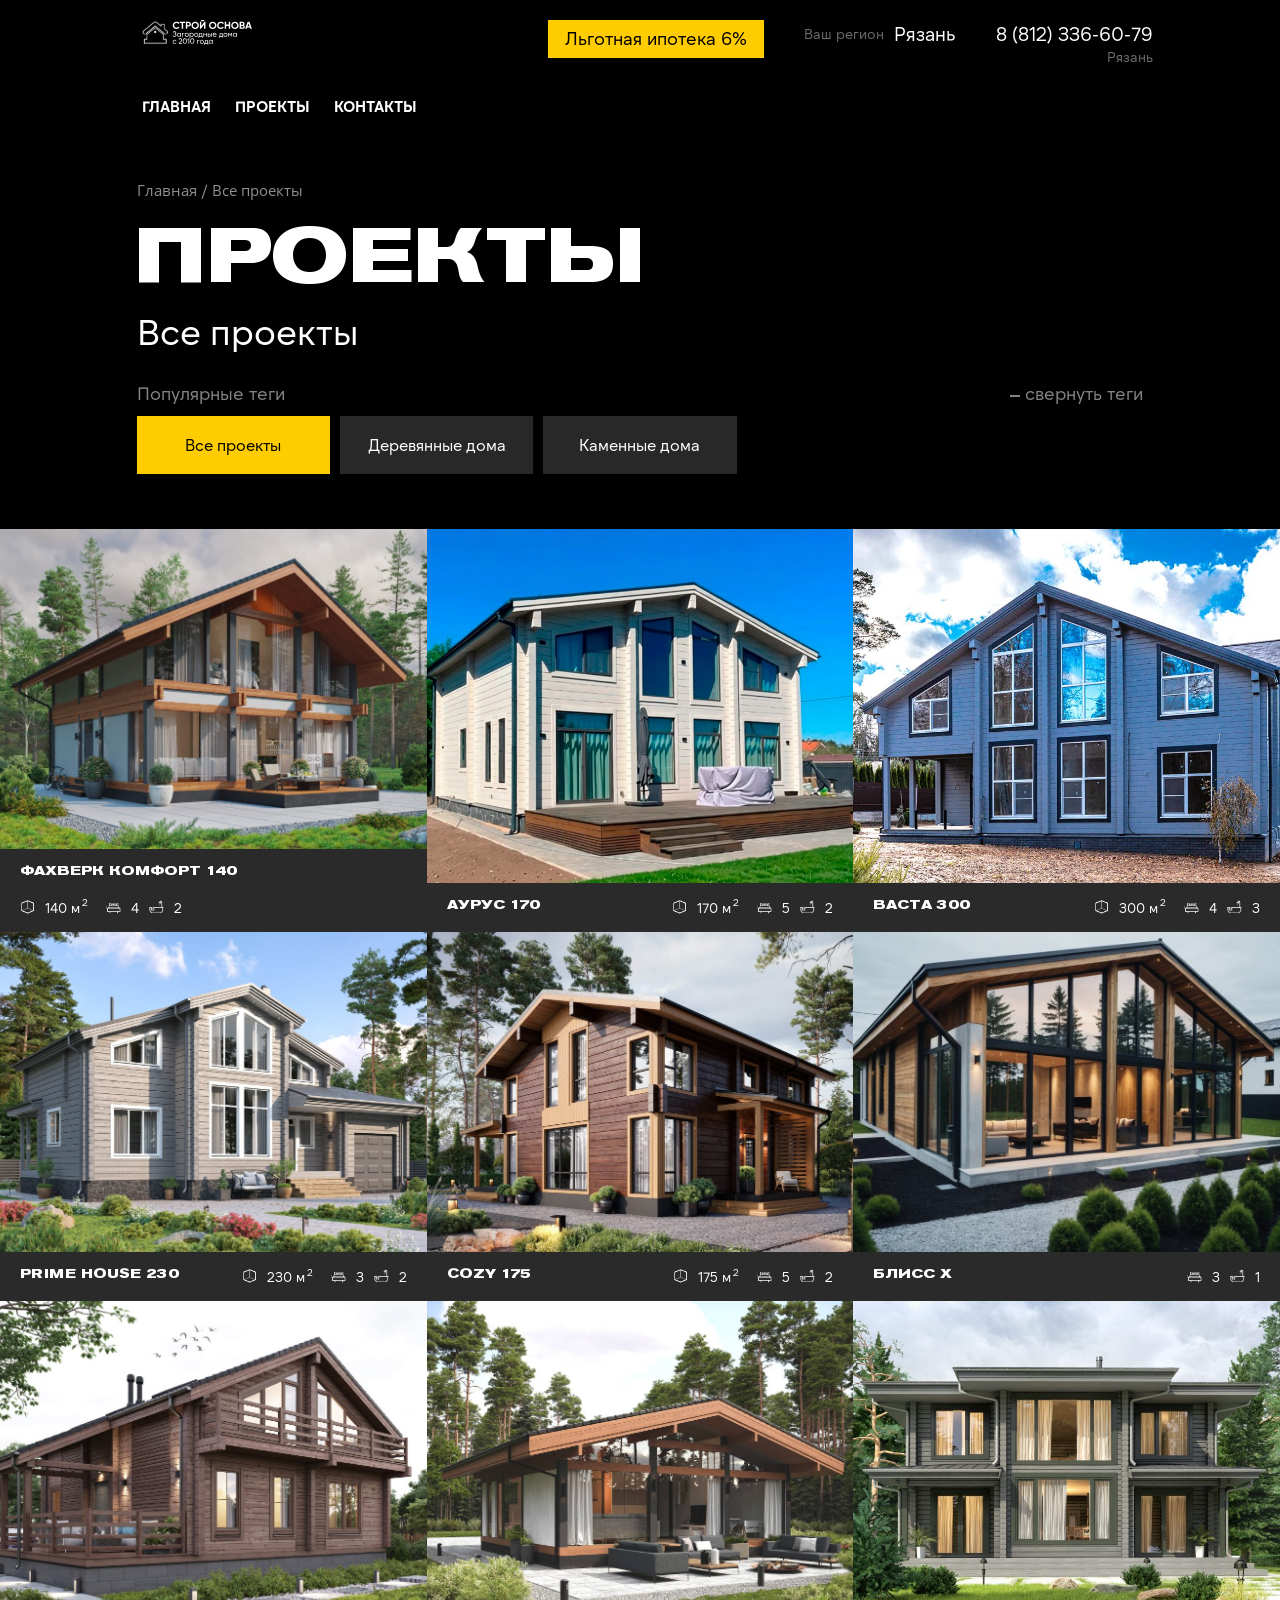
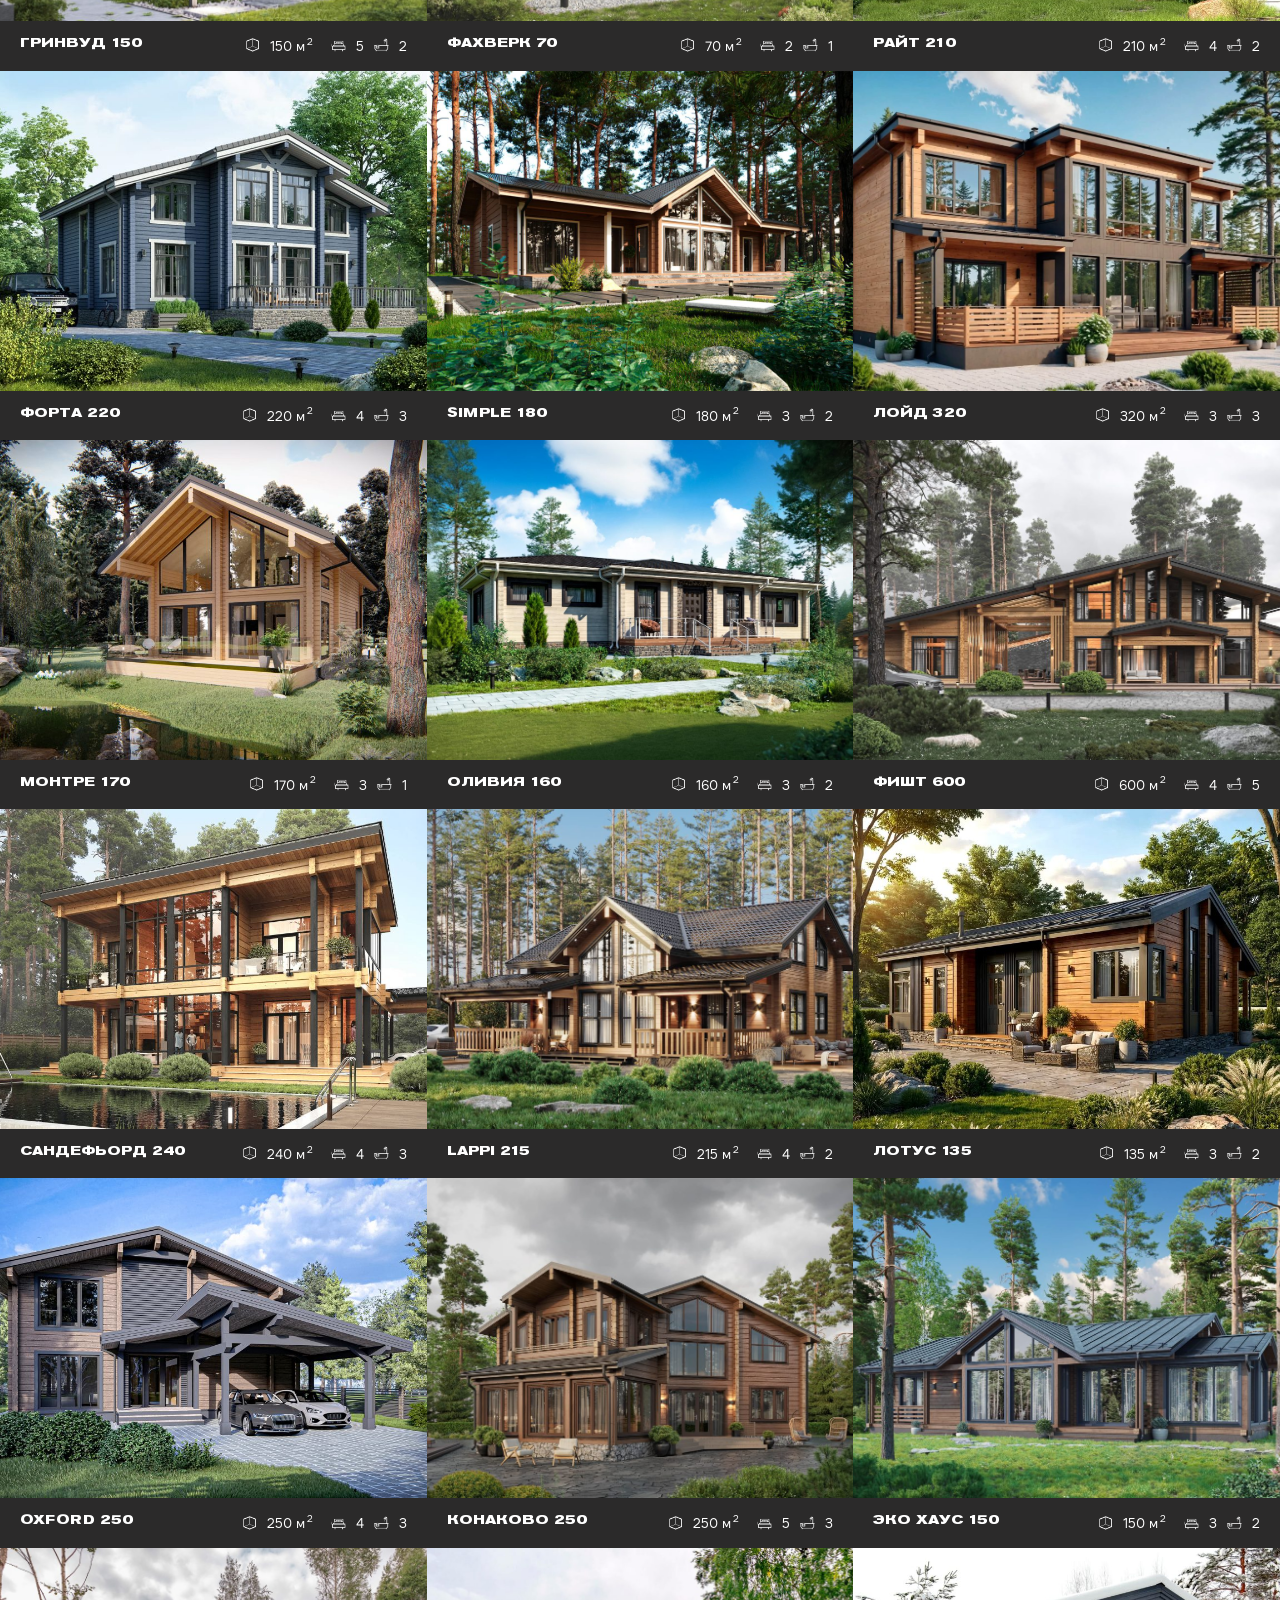
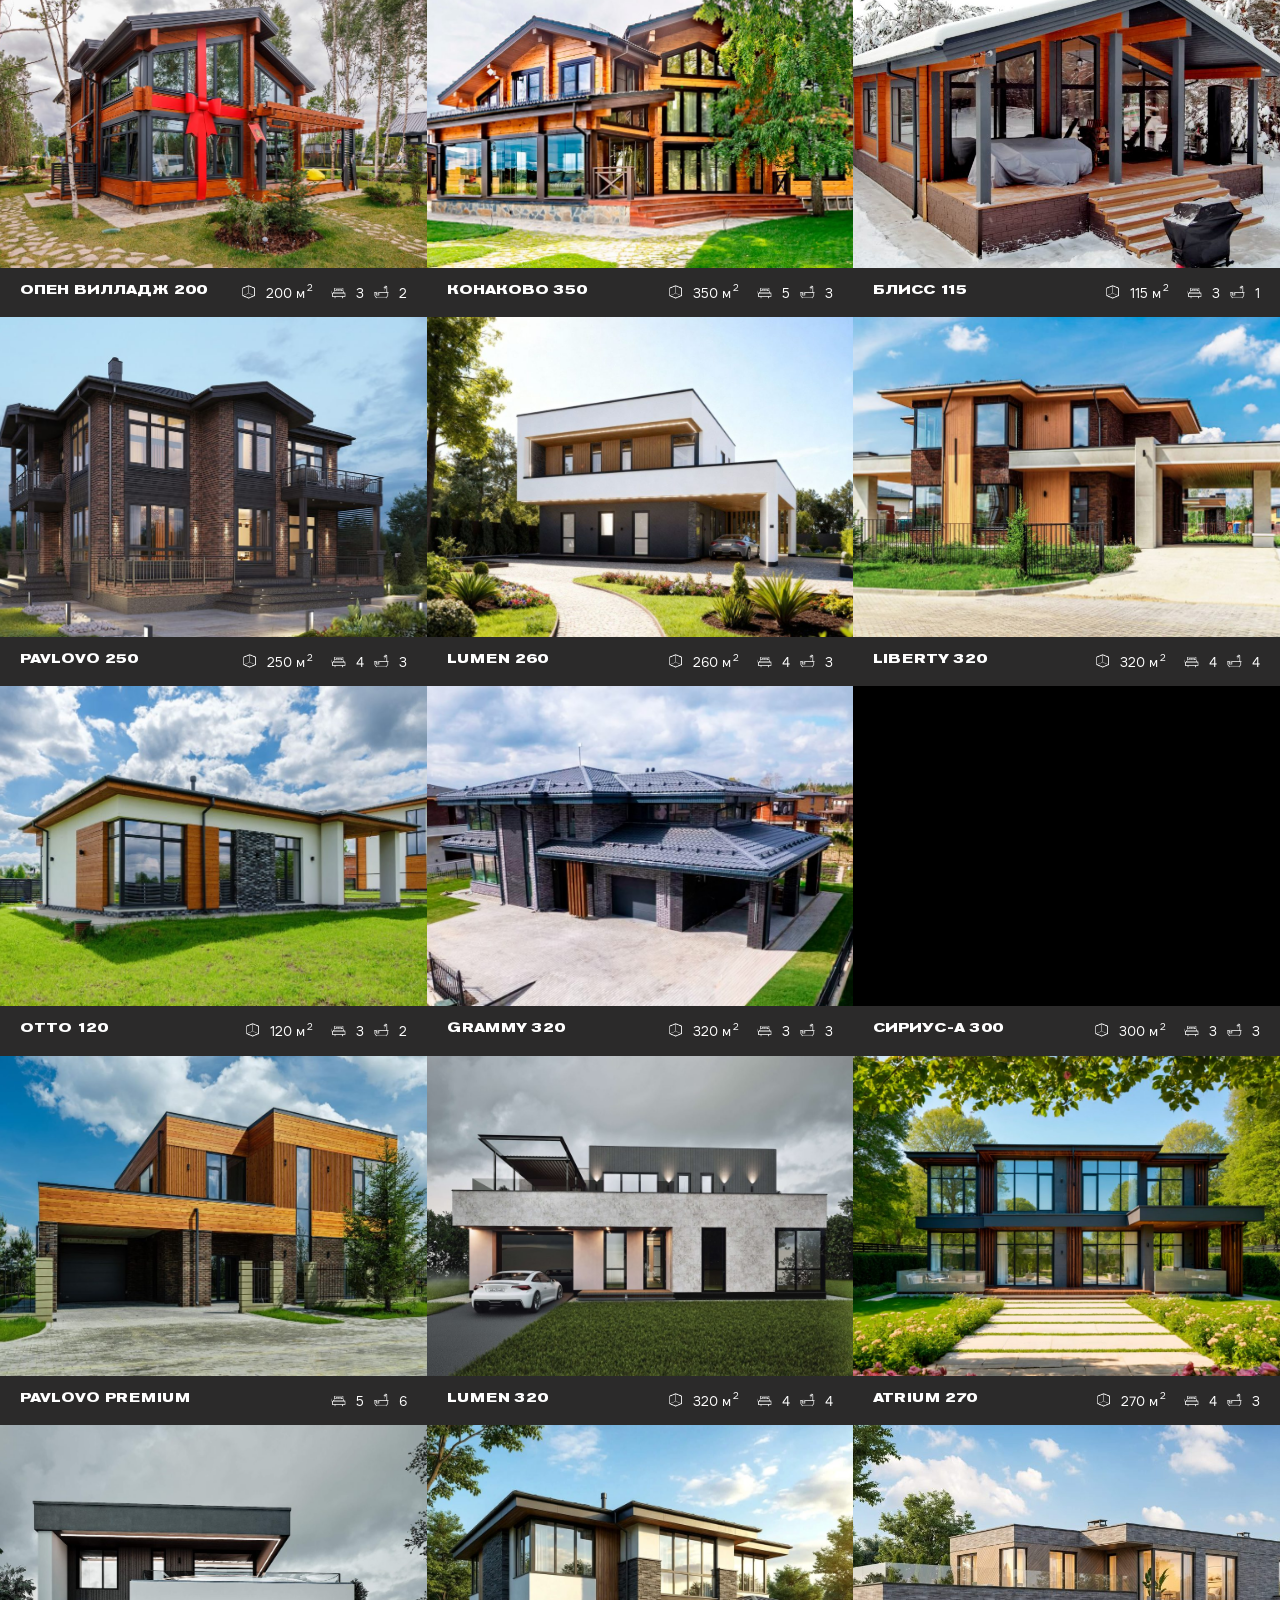
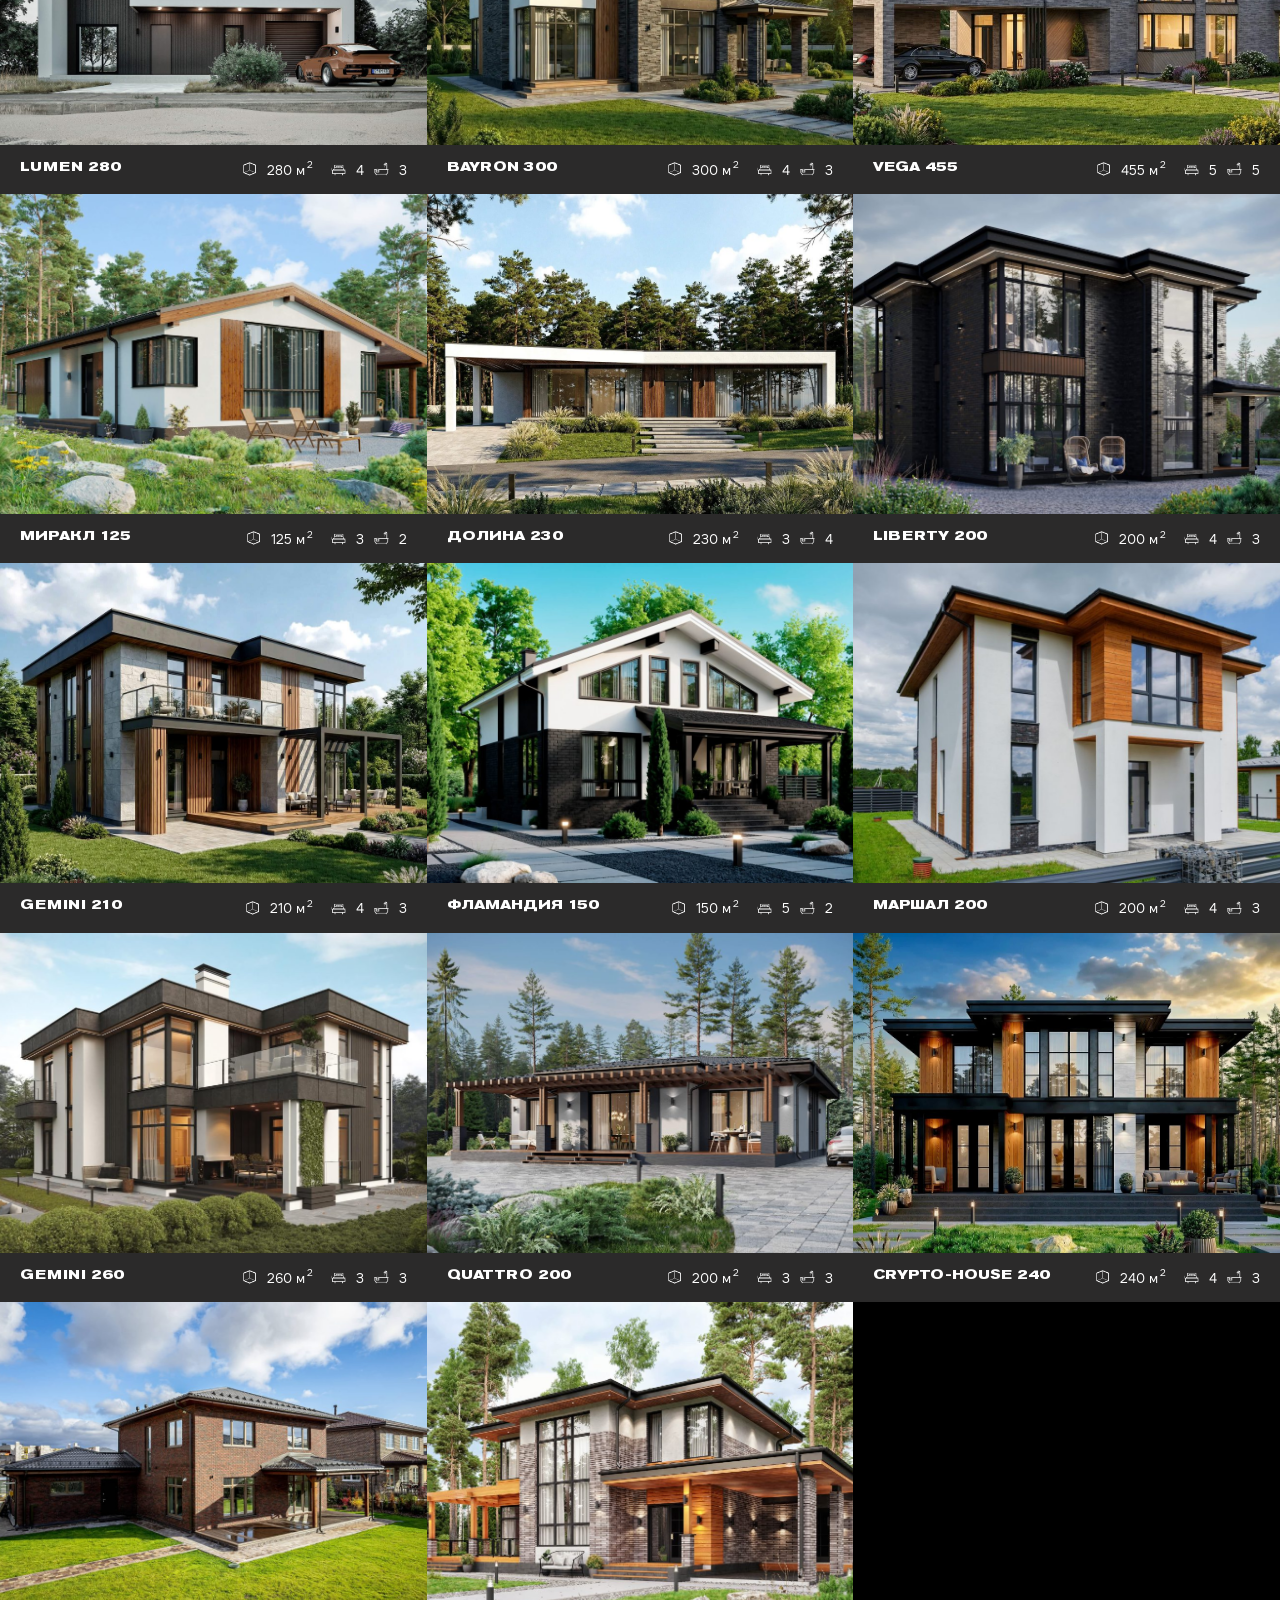
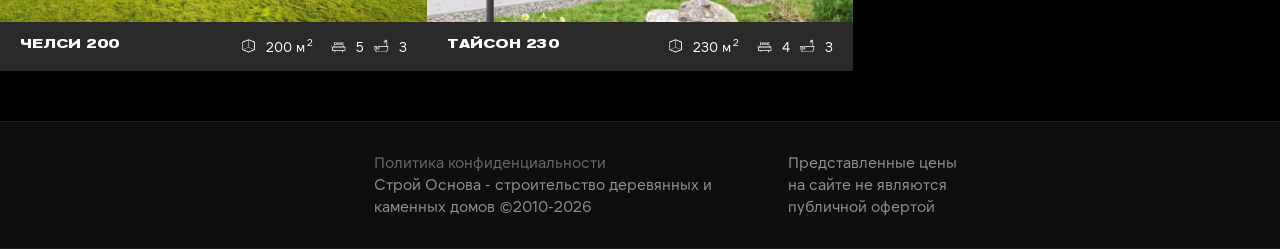
==== commit 886b19fd: "Update pages, hero images and logo" ====
--- a/archive.html
+++ b/archive.html
@@ -1806,7 +1806,7 @@
 				<!-- ===== КОНЕЦ Список проектов ===== -->
 
 				<!-- ===== НАЧАЛО SEO-описание (текст внизу) ===== -->
-				<div class="description_bottom-wrap">
+				<!--div class="description_bottom-wrap">
 					<div class="container block_black mcc m_w">
 						<div class="description_bottom">
 							<h2 class="h3">
@@ -1860,7 +1860,7 @@
 							</p>
 						</div>
 					</div>
-				</div>
+				</div-->
 			</div>
 		</div>
 
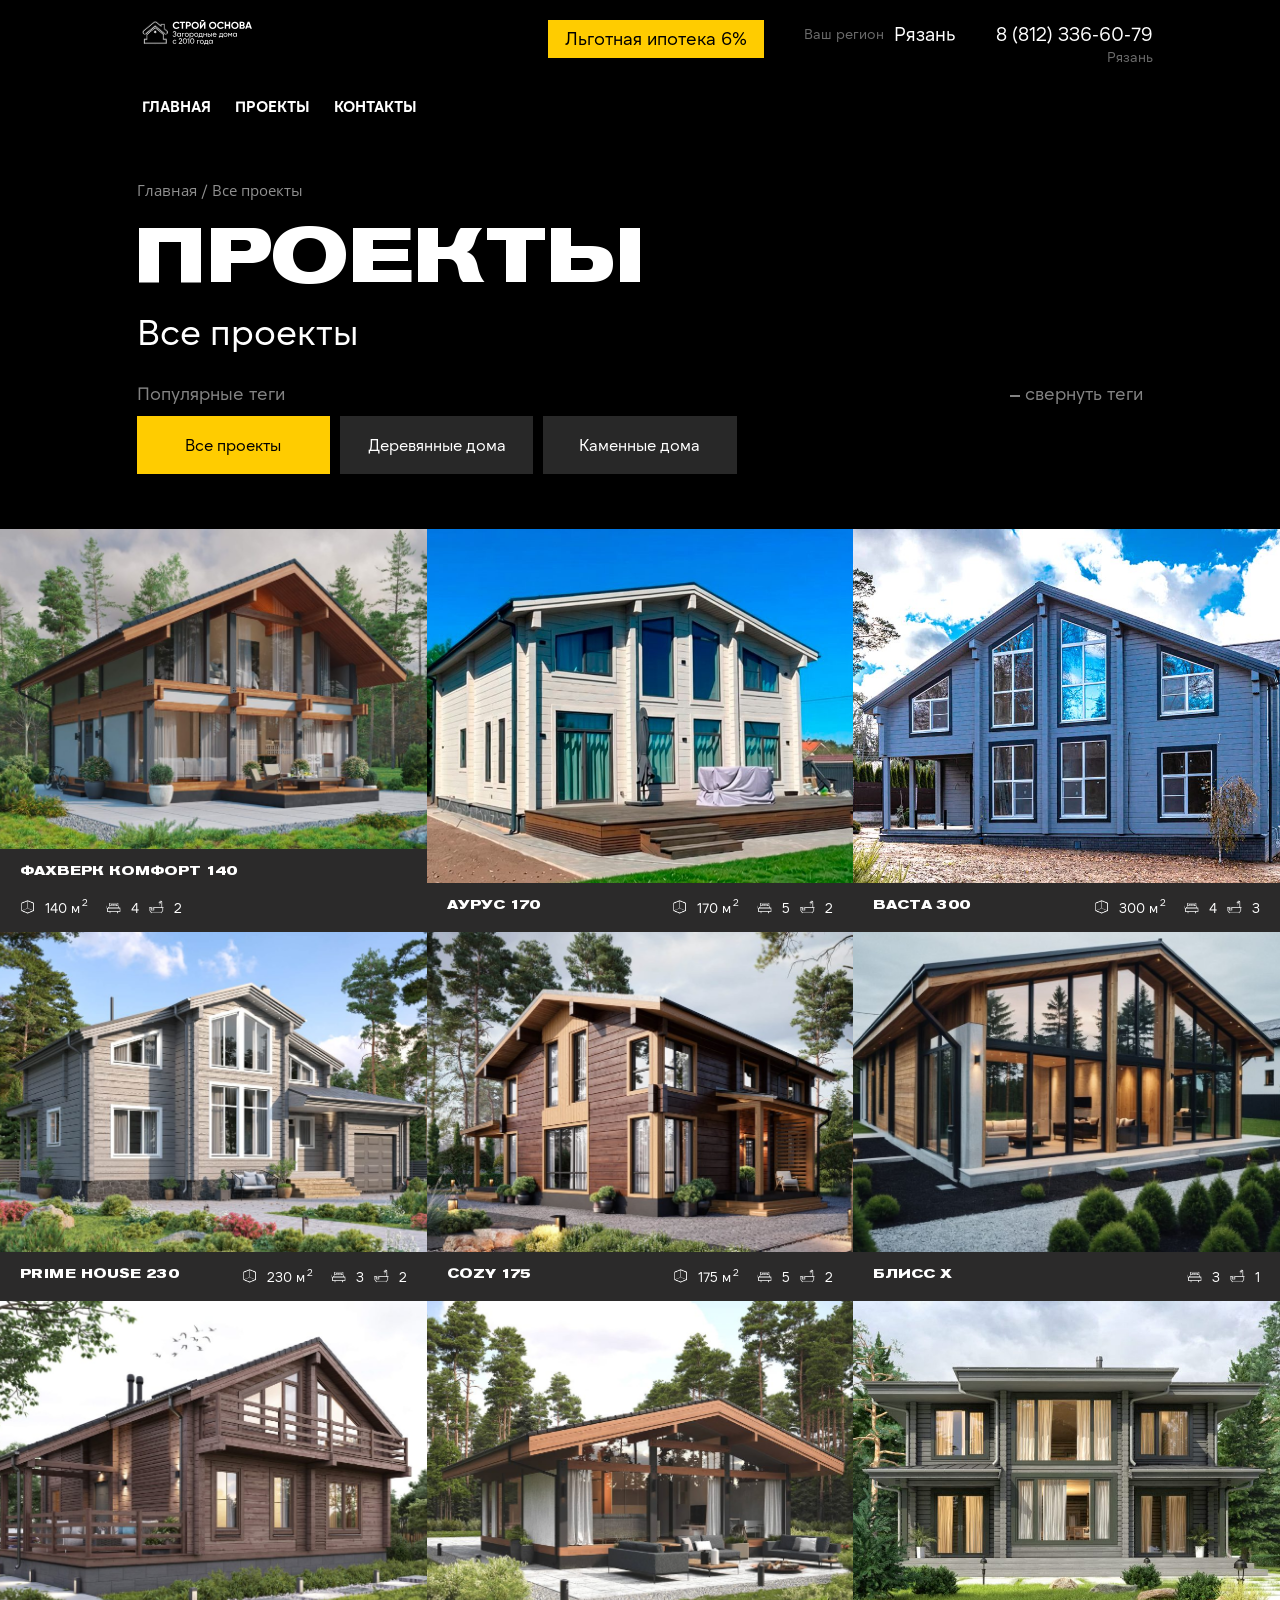
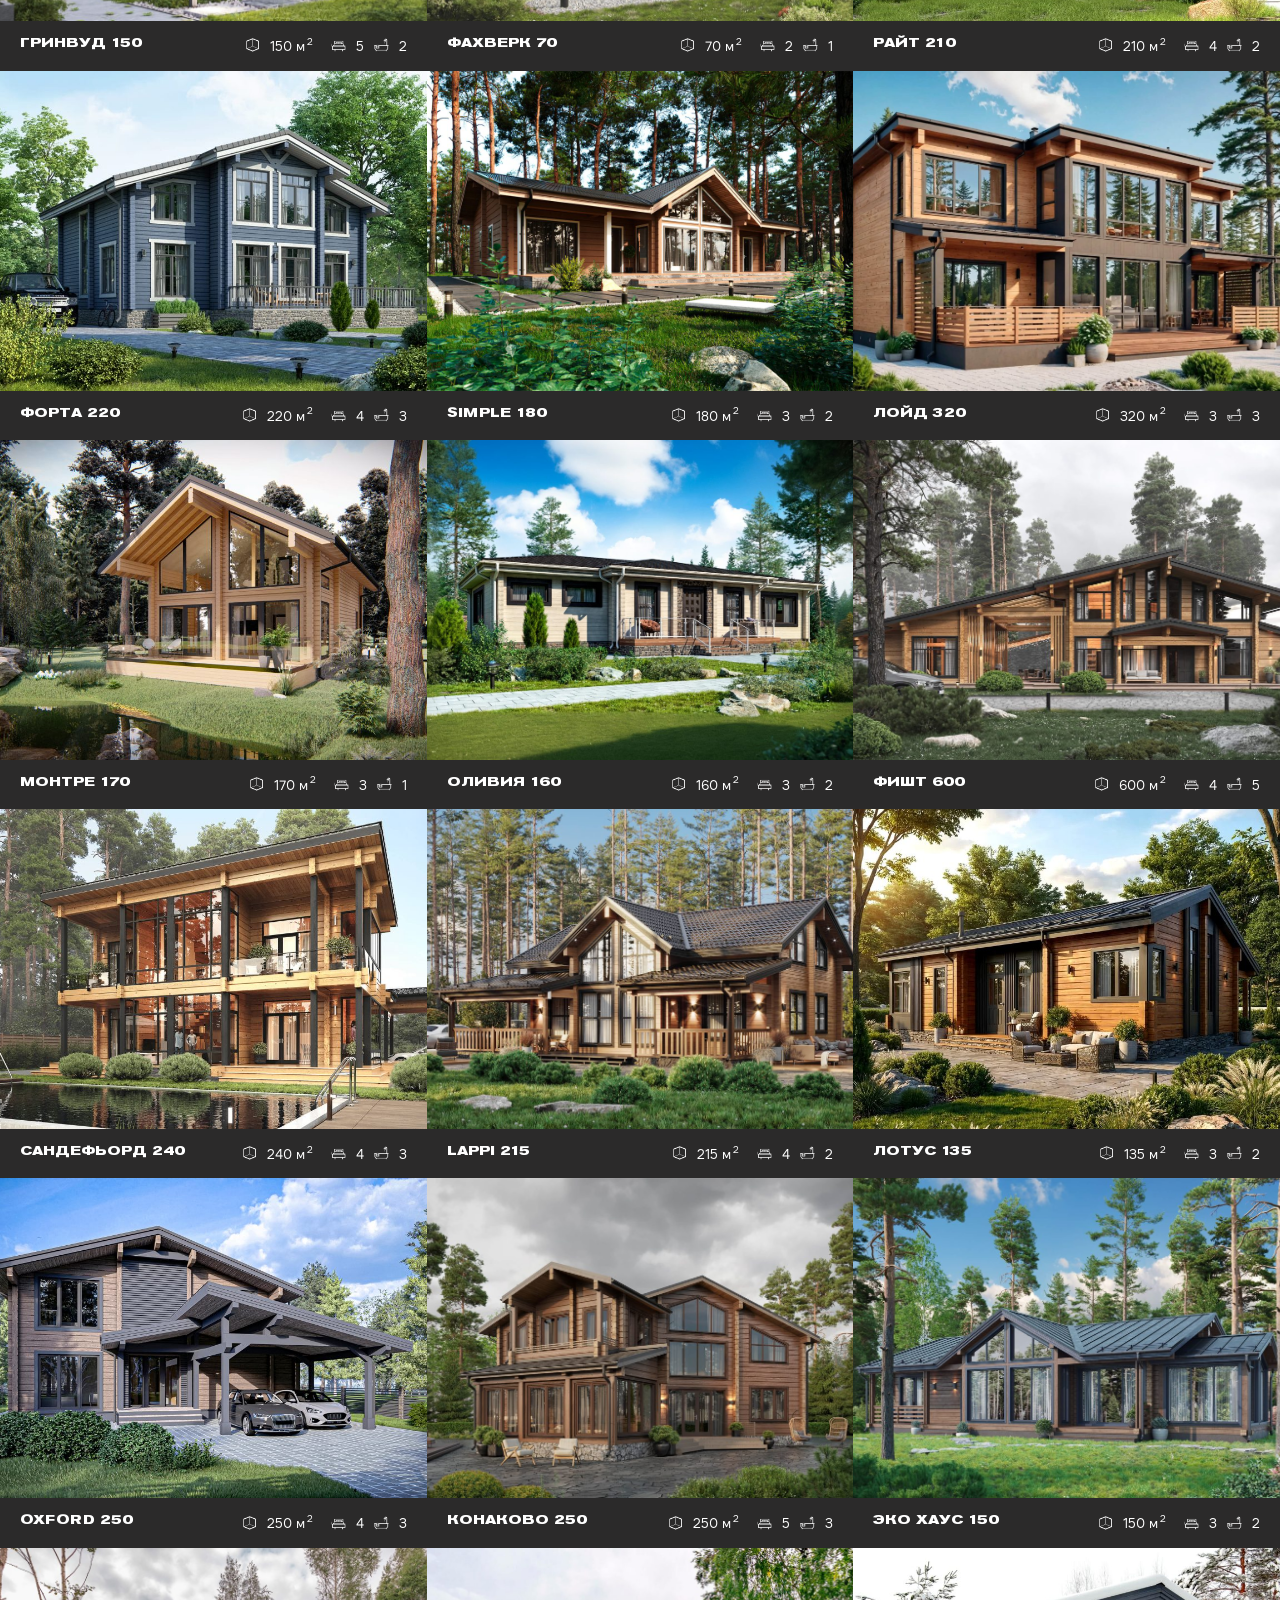
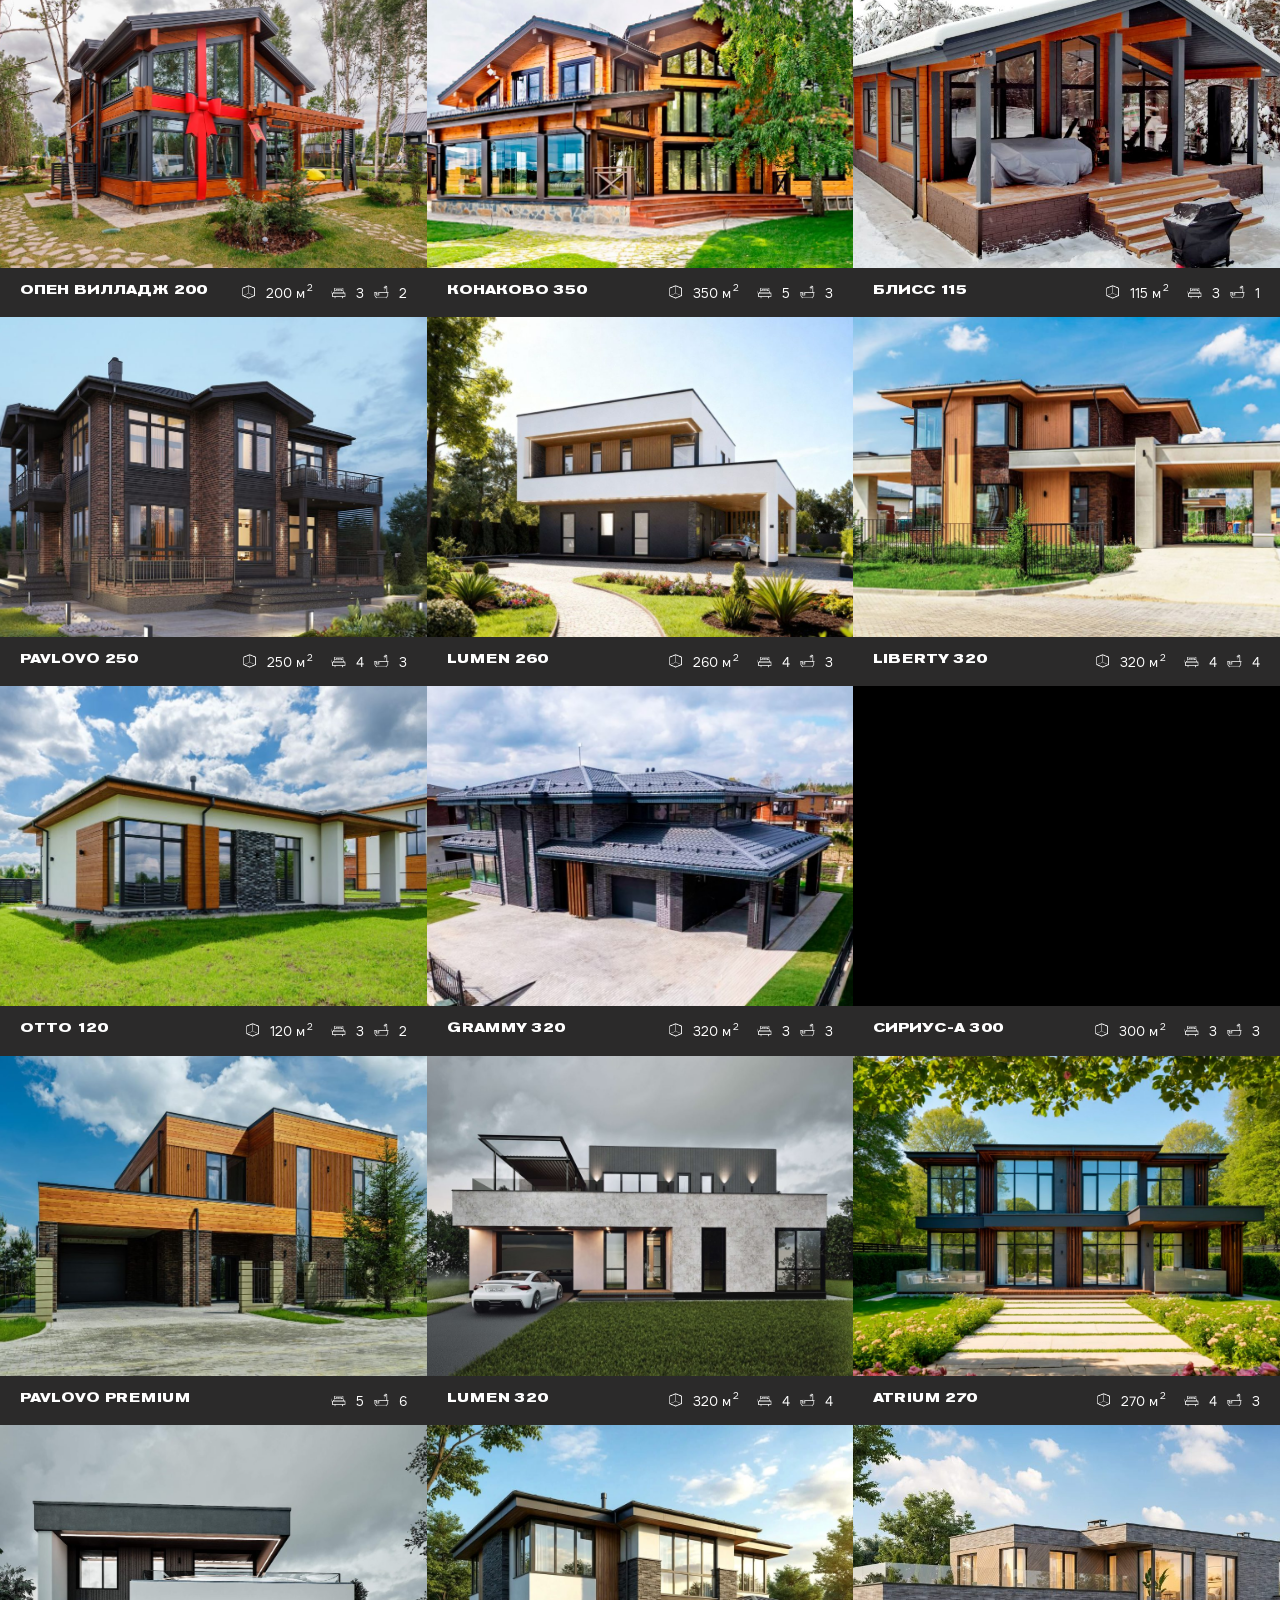
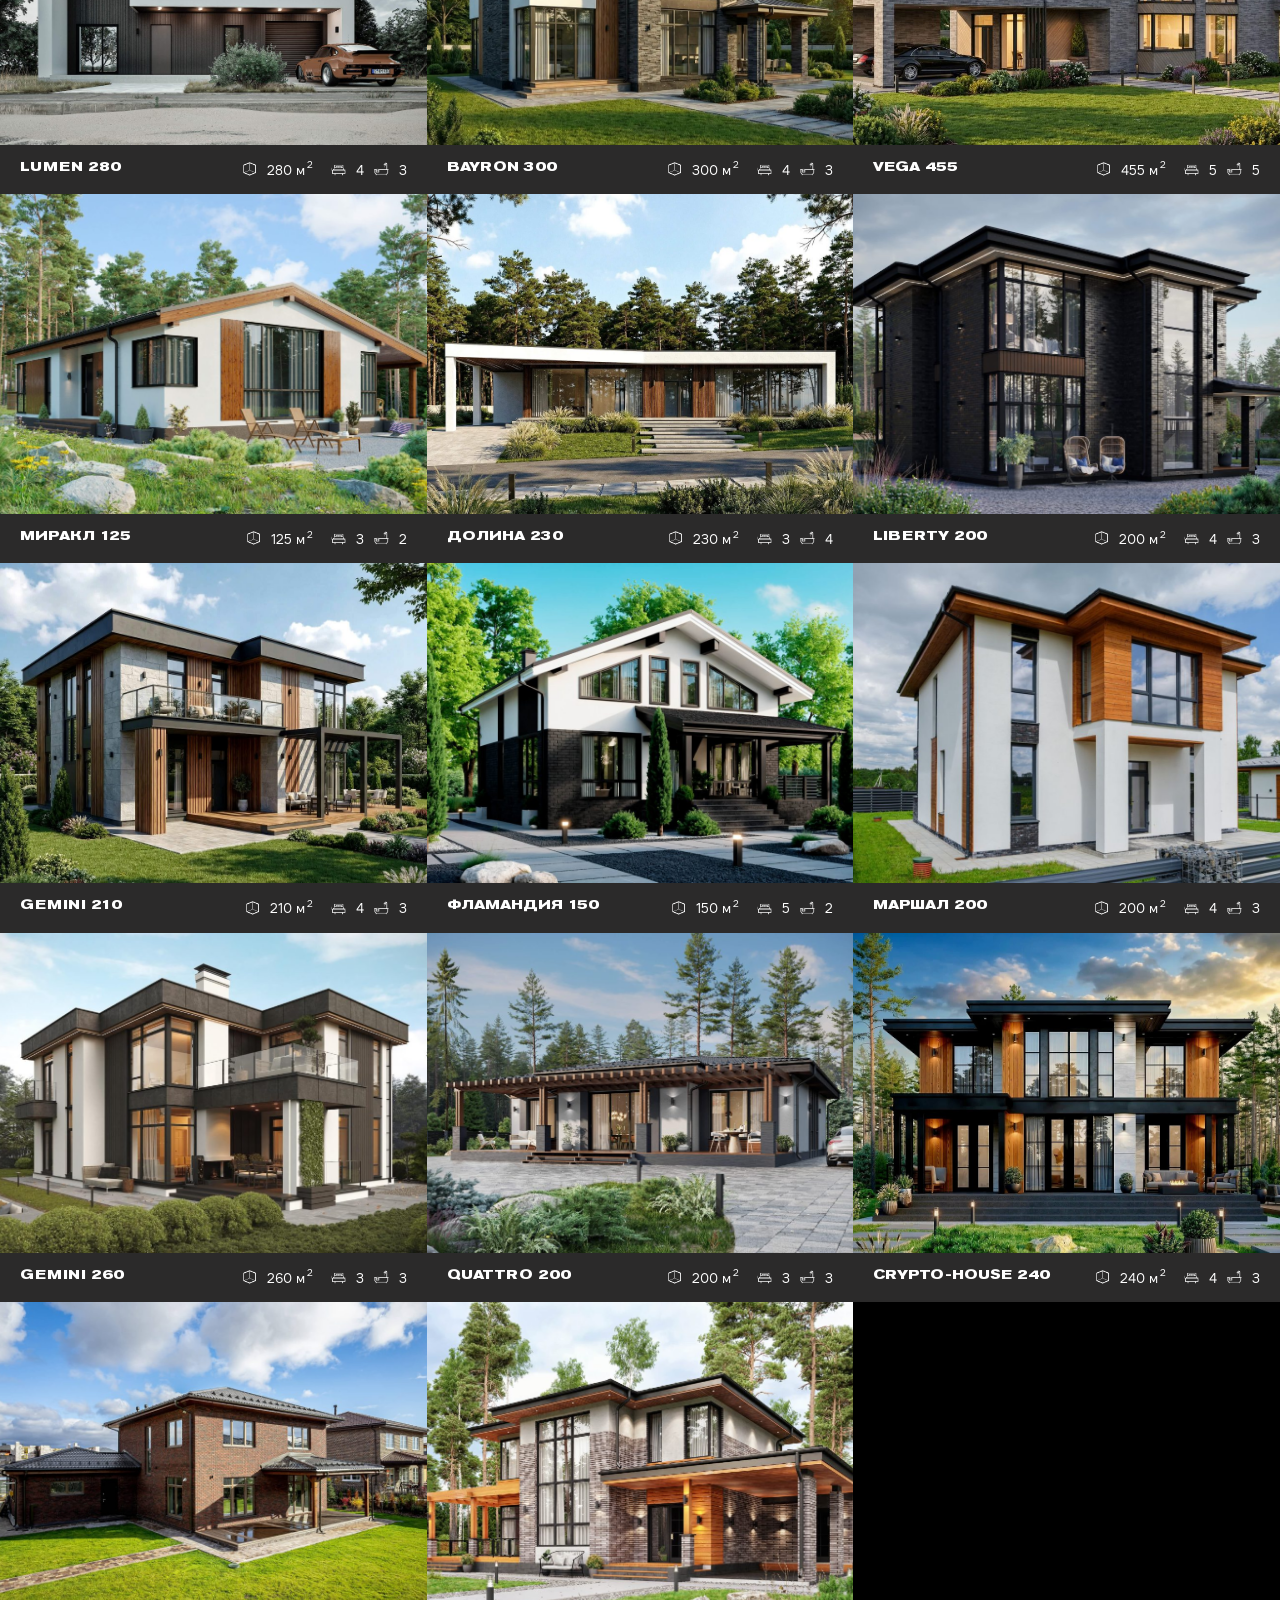
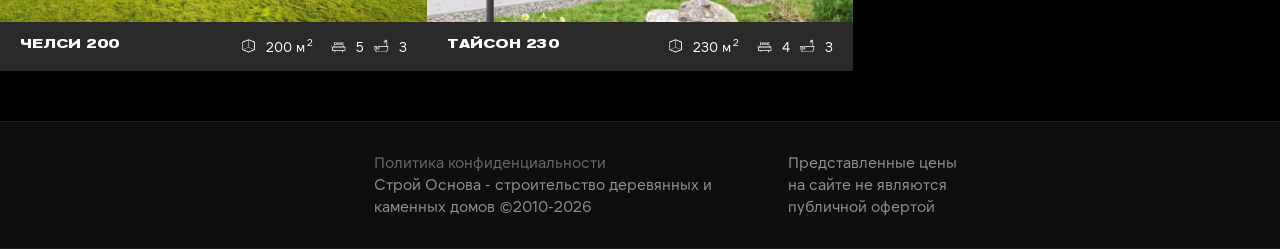
==== commit 52a5a877: "проверяю высоту" ====
--- a/archive.html
+++ b/archive.html
@@ -647,12 +647,12 @@
 					<div class="header-fixed-contacts header-fixed-contacts--mobile">
 						<div class="header-fixed-content-col">
 							<div class="wrap_gorod">
-								<div class="phone gorod select_gorod bold">Москва</div>
+								<div class="phone gorod select_gorod bold">Рязань</div>
 								<div class="text small">Ваш регион</div>
 								<div id="regionConfirmPopup" class="block_white popup">
 									<p class="regionConfirmSuppose">
 										Ваш регион
-										<span>Москва</span>
+										<span>Рязань</span>
 										?
 									</p>
 									<input type="button" id="rightRegion" class="btn" value="Да" onclick="$(&#39;#regionConfirmPopup&#39;).hide();" />
@@ -681,7 +681,7 @@
 						</div>
 						<div class="header-fixed-content-col">
 							<div class="phone bold"><a href="tel:88123366079">8 (812) 336-60-79</a></div>
-							<div class="text small">Санкт-Петербург</div>
+							<div class="text small">Рязань</div>
 						</div>
 					</div>
 				</div>
--- a/css/style1017.css
+++ b/css/style1017.css
@@ -9981,9 +9981,6 @@
     margin: -51px 0 0 0;
 }
 
-.wrap_category .header-fixed.do .header-fixed-menu {
-    margin: -51px 25px 0 0;
-}
 
 .information {
     margin-top: -230px;
@@ -11673,7 +11670,7 @@
     .dropmenu {
         width: 50px;
         height: 50px;
-        /*padding-top: 18px;*/
+        padding-top: 18px;
     }
 
     header #search.full_search {
@@ -18736,10 +18733,6 @@
         padding: 0;
     }
 
-    .logo-el img {
-        max-width: 80px;
-    }
-
     .header-fixed.do #search {
         display: block;
     }
@@ -18757,14 +18750,14 @@
         margin-right: 10px;
     }
 
-    .dropmenu {
+    /* .dropmenu {
         width: 70px;
         height: 75px;
         padding-top: 32px;
-    }
+    } */
 
     .dropmenu.is-active {
-        padding-top: 32px;
+        padding-top: 12px;
     }
 
     header #search.full_search {
@@ -18804,10 +18797,6 @@
         padding: 10px 0 10px 15px;
     }
 
-    .header-fixed>.header-fixed-logo .logo-el img {
-        max-width: 104px;
-    }
-
     .header-fixed>.header-fixed-logo .logo-el:nth-child(1) {
         display: block;
         max-width: unset;
@@ -18841,6 +18830,10 @@
 
     .wrap_body {
         padding-top: 180px;
+    }
+
+    .header-fixed .row:first-child {
+        padding: 0;
     }
 }
 
@@ -22175,6 +22168,7 @@
         margin-right: 0;
         position: relative;
         z-index: 1;
+        padding-top: 30px;
     }
 
     .header-fixed-contacts--mobile .wrap_gorod~.mainPhone {
@@ -22366,20 +22360,11 @@
         min-width: 190px;
     }
 
-    .header-fixed.do img {
-        max-width: 90px;
-        min-width: 90px;
-    }
 }
 
 @media (min-width: 1600px) {
     .logo-el img {
         min-width: 190px;
-    }
-
-    .header-fixed.do img {
-        max-width: 90px;
-        min-width: 90px;
     }
 }
 
--- a/css/style1018.css
+++ b/css/style1018.css
@@ -1,5 +1,3 @@
-
-
 @media (max-width:1100px) {
 
     #info_155 .head_page p {
@@ -59,9 +57,11 @@
     .readyHousesItem:nth-child(2n) .readyHousesItem__slide .carousel.slick .slick-next {
         right: 25px;
     }
+
     .readyHousesItem:nth-child(2n) .readyHousesItem__slide .carousel.slick .slick-prev {
         right: 85px;
     }
+
     .readyHousesItem__subtitle {
         font-size: 18px;
         margin-bottom: 20px;
@@ -76,7 +76,7 @@
     }
 }
 
-#info_155 .h1_mini{
+#info_155 .h1_mini {
     font-size: 1.6rem;
 }
 
@@ -116,7 +116,7 @@
 
 .houseInCity .mishinoMap__form input {
     border-radius: 4px;
-    box-shadow: inset 0px 4px 10.5px rgba(0,0,0,0.35);
+    box-shadow: inset 0px 4px 10.5px rgba(0, 0, 0, 0.35);
     background-color: #ffffff;
     font-size: 16px;
     line-height: 33px;
@@ -190,19 +190,22 @@
         padding: 20px;
     }
 
-    #info_155 h1, #info_155 .h1 {
+    #info_155 h1,
+    #info_155 .h1 {
         font-size: 24px;
         line-height: 1.4;
     }
 
-    .mishinoForYou__head, .mishinoInfro__head {
+    .mishinoForYou__head,
+    .mishinoInfro__head {
         display: flex;
         flex-direction: column-reverse;
         padding-top: 0;
         overflow: visible !important;
     }
 
-    .mishinoForYou__head .block_top_right, .mishinoInfro__head .block_top_right {
+    .mishinoForYou__head .block_top_right,
+    .mishinoInfro__head .block_top_right {
         position: relative;
         text-align: right;
         padding-right: 40px;
@@ -215,7 +218,8 @@
         flex-direction: column-reverse;
     }
 
-    #about_carousel_infrostructure .h3, #about_carousel_foryou .h3 {
+    #about_carousel_infrostructure .h3,
+    #about_carousel_foryou .h3 {
         font-size: 26px;
         line-height: 1.2;
     }
@@ -226,7 +230,8 @@
     }
 
 
-    .mishinoForYou__head, .mishinoInfro__head {
+    .mishinoForYou__head,
+    .mishinoInfro__head {
         padding: 0;
     }
 
@@ -265,30 +270,30 @@
     object-fit: cover;
 }
 
-.uchastkiNew .description > ul li + li {
+.uchastkiNew .description>ul li+li {
     border-top: none;
 }
 
-.uchastkiNew .description > ul li {
+.uchastkiNew .description>ul li {
     position: relative;
     display: flex;
 }
 
-.uchastkiNew .description > ul li:before {
+.uchastkiNew .description>ul li:before {
     display: block;
     margin-right: 15px;
     margin-top: 10px;
 }
 
-.uchastkiNew .description > ul li:nth-child(1):before {
+.uchastkiNew .description>ul li:nth-child(1):before {
     content: url("../img/location.png");
 }
 
-.uchastkiNew .description > ul li:nth-child(2):before {
+.uchastkiNew .description>ul li:nth-child(2):before {
     content: url("../img/firewall.png");
 }
 
-.uchastkiNew .description > ul li:nth-child(3):before {
+.uchastkiNew .description>ul li:nth-child(3):before {
     content: url("../img/house-2.png");
 }
 
@@ -298,13 +303,16 @@
     background-color: #242424;
     margin-bottom: 0;
 }
+
 .block_black.pro_bl.fullwidth {
     padding-top: 0;
     padding-bottom: 0;
 }
+
 .zag_calc.h1 {
     text-transform: uppercase;
 }
+
 .newlots .readyHousesItem__lot {
     background-color: #FFD800;
     color: #000;
@@ -315,6 +323,7 @@
     transform: translate(0%, 0%);
     font-size: 17px;
 }
+
 /*.landing_44 .readyHousesItem__lot {*/
 /*    background-color: #FFD800;*/
 /*    color: #000;*/
@@ -335,6 +344,7 @@
     margin-bottom: 24px;
     min-height: calc(26px * 1.2 * 2);
 }
+
 .newlots .readyHousesItem__subtitle {
     text-transform: none;
     font-size: 16px;
@@ -346,6 +356,7 @@
     margin-bottom: 20px;
     cursor: pointer;
 }
+
 .newlots .readyHousesItem__list {
     padding-left: 0px;
     list-style: none;
@@ -354,8 +365,9 @@
     overflow: hidden;
     margin-bottom: 0;
 }
+
 .newlots .readyHousesItem__list:before {
-    content:'';
+    content: '';
     position: absolute;
     top: 0;
     left: 0;
@@ -364,28 +376,34 @@
     background: url(../img/back_house_t.png);
     z-index: 9;
 }
+
 .subtoggle.active svg {
     transform: rotate(180deg);
 }
+
 .newlots .readyHousesItem__list.active {
     max-height: 100%;
     margin-bottom: 20px;
 }
+
 .newlots .readyHousesItem__list.active:before {
     display: none;
 }
+
 .price_house_l {
     font-family: "AkzidenzGrotesk";
     text-transform: uppercase;
     font-size: 24px;
     text-align: center;
 }
+
 .price_house_l span {
     font-size: 10px;
     margin-left: 8px;
     position: relative;
     top: -12px;
 }
+
 .newlots .btn.btn-yellow {
     background: #FFD800;
     border-color: #FFD800;
@@ -393,6 +411,7 @@
     margin-top: 30px !important;
     color: #000 !important;
 }
+
 .newlots .readyHouses__title {
     text-align: left;
     display: flex;
@@ -400,6 +419,7 @@
     flex-wrap: wrap;
     gap: 40px;
 }
+
 .newlots .readyHouses__title span:last-child {
     background: #FFD800;
     color: #000;
@@ -409,13 +429,16 @@
     top: 0;
     margin: 0;
 }
+
 .owl-lots .owl-nav {
     position: absolute;
     top: -102px;
     right: 0;
     display: flex;
 }
-.owl-lots .owl-nav .owl-prev span, .owl-lots .owl-nav .owl-next span{
+
+.owl-lots .owl-nav .owl-prev span,
+.owl-lots .owl-nav .owl-next span {
     border: 1px solid #505050;
     display: block;
     padding: 14px;
@@ -425,7 +448,9 @@
     min-height: 75px;
     line-height: 34px;
 }
-.owl-lots .owl-nav .owl-prev span:hover, .owl-lots .owl-nav .owl-next span:hover {
+
+.owl-lots .owl-nav .owl-prev span:hover,
+.owl-lots .owl-nav .owl-next span:hover {
     color: #fff;
     border: 1px solid #fff;
 }
@@ -436,6 +461,7 @@
     position: relative;
     padding-left: 20px;
 }
+
 .newlots .readyHousesItem__list li::before {
     content: "";
     position: absolute;
@@ -445,12 +471,15 @@
     height: 9px;
     background-color: #FFD800;
 }
+
 .pro_t_d img:first-child {
     margin-bottom: 4px;
 }
+
 .pro_t_t.sp-thumbnail h3 {
     text-transform: uppercase;
 }
+
 .info_pos h3 {
     font-size: 21px;
     text-transform: uppercase;
@@ -470,6 +499,7 @@
     font-family: "AkzidenzGrotesk";
     margin-top: -12px;
 }
+
 .pre_t_h {
     font-size: 16px;
     color: #818181;
@@ -534,13 +564,11 @@
     margin-right: -120px;
 }
 
-.readyHousesItem__slide .slick-track
-{
+.readyHousesItem__slide .slick-track {
     display: flex !important;
 }
 
-.readyHousesItem__slide .slick-slide
-{
+.readyHousesItem__slide .slick-slide {
     height: inherit !important;
 }
 
@@ -603,7 +631,8 @@
     left: unset;
 }
 
-#info_155 h1, #info_155 .h1 {
+#info_155 h1,
+#info_155 .h1 {
     font-size: 90px;
     line-height: 1.5;
     text-transform: uppercase;
@@ -611,7 +640,7 @@
     font-family: "AkzidenzGrotesk";
 }
 
-#info_155 .head_page p{
+#info_155 .head_page p {
     font-size: 16px;
     text-transform: uppercase;
     color: #ffffff;
@@ -638,7 +667,7 @@
     margin-bottom: 10px;
 }
 
-.uchastkiNew .description > ul li  {
+.uchastkiNew .description>ul li {
     font-size: 16px;
     text-transform: uppercase;
     color: #ffffff;
@@ -687,7 +716,8 @@
     .uchastkiNew .el_uchastki ul li {
         display: flex;
     }
-    .uchastkiNew .description > ul li:before {
+
+    .uchastkiNew .description>ul li:before {
         margin-top: 0;
     }
 
@@ -728,9 +758,11 @@
     .readyHousesItem:nth-child(2n) .readyHousesItem__slide .carousel.slick .slick-next {
         right: 25px;
     }
+
     .readyHousesItem:nth-child(2n) .readyHousesItem__slide .carousel.slick .slick-prev {
         right: 85px;
     }
+
     .readyHousesItem__subtitle {
         font-size: 18px;
         margin-bottom: 20px;
@@ -745,7 +777,7 @@
     }
 }
 
-#info_155 .h1_mini{
+#info_155 .h1_mini {
     font-size: 1.6rem;
 }
 
@@ -785,7 +817,7 @@
 
 .houseInCity .mishinoMap__form input {
     border-radius: 4px;
-    box-shadow: inset 0px 4px 10.5px rgba(0,0,0,0.35);
+    box-shadow: inset 0px 4px 10.5px rgba(0, 0, 0, 0.35);
     background-color: #ffffff;
     font-size: 16px;
     line-height: 33px;
@@ -859,19 +891,22 @@
         padding: 20px;
     }
 
-    #info_155 h1, #info_155 .h1 {
+    #info_155 h1,
+    #info_155 .h1 {
         font-size: 24px;
         line-height: 1.4;
     }
 
-    .mishinoForYou__head, .mishinoInfro__head {
+    .mishinoForYou__head,
+    .mishinoInfro__head {
         display: flex;
         flex-direction: column-reverse;
         padding-top: 0;
         overflow: visible !important;
     }
 
-    .mishinoForYou__head .block_top_right, .mishinoInfro__head .block_top_right {
+    .mishinoForYou__head .block_top_right,
+    .mishinoInfro__head .block_top_right {
         position: relative;
         text-align: right;
         padding-right: 40px;
@@ -884,7 +919,8 @@
         flex-direction: column-reverse;
     }
 
-    #about_carousel_infrostructure .h3, #about_carousel_foryou .h3 {
+    #about_carousel_infrostructure .h3,
+    #about_carousel_foryou .h3 {
         font-size: 26px;
         line-height: 1.2;
     }
@@ -895,7 +931,8 @@
     }
 
 
-    .mishinoForYou__head, .mishinoInfro__head {
+    .mishinoForYou__head,
+    .mishinoInfro__head {
         padding: 0;
     }
 
@@ -914,36 +951,36 @@
     bottom: 0;
 }
 
-.landing_20 .wrap_timer #countdown>span .timerLoader, .landing .wrap_timer #countdown>span .timerLoader {
-    display: block;
-}
-
-.landing_20 .wrap_timer #countdown>span .timerLoader .timerLoader__progress, .landing .wrap_timer #countdown>span .timerLoader .timerLoader__progress {
-    transform: rotate(-95deg);
-    transform-origin: 50% 50%;
-}
+.landing_20 .wrap_timer #countdown>span .timerLoader,
 .landing .wrap_timer #countdown>span .timerLoader {
     display: block;
 }
 
+.landing_20 .wrap_timer #countdown>span .timerLoader .timerLoader__progress,
 .landing .wrap_timer #countdown>span .timerLoader .timerLoader__progress {
     transform: rotate(-95deg);
     transform-origin: 50% 50%;
 }
 
-.carousel.owl-carousel .owl-stage
-{
+.landing .wrap_timer #countdown>span .timerLoader {
+    display: block;
+}
+
+.landing .wrap_timer #countdown>span .timerLoader .timerLoader__progress {
+    transform: rotate(-95deg);
+    transform-origin: 50% 50%;
+}
+
+.carousel.owl-carousel .owl-stage {
     display: flex;
     flex-direction: row;
 }
 
-.carousel.owl-carousel .owl-stage::after
-{
+.carousel.owl-carousel .owl-stage::after {
     display: none;
 }
 
-.carousel.owl-carousel .owl-item
-{
+.carousel.owl-carousel .owl-item {
     float: none;
 }
 
@@ -964,7 +1001,7 @@
     display: block;
 }
 
-.readyHousesItem--sold .readyHousesItem__slide .carousel{
+.readyHousesItem--sold .readyHousesItem__slide .carousel {
     -webkit-filter: grayscale(100%);
     -moz-filter: grayscale(100%);
     -ms-filter: grayscale(100%);
@@ -1023,6 +1060,7 @@
     #pact-widget {
         bottom: 0px !important;
     }
+
     .foto .item_foto .btn-order .text {
         width: 140px;
         font-size: 12px;
@@ -1047,10 +1085,12 @@
         background-color: #000;
         flex-wrap: wrap;
     }
+
     .header-fixed.do .header-fixed-contacts:not(.header-fixed-contacts--mobile) .header-fixed-content-col:not(.col-credit),
     .header-fixed .header-fixed-contacts:not(.header-fixed-contacts--mobile) .header-fixed-content-col:not(.col-credit) {
         display: none;
     }
+
     .header-fixed .header-fixed-contacts--mobile,
     .header-fixed.do .header-fixed-contacts--mobile {
         display: flex;
@@ -1061,21 +1101,27 @@
         margin-right: 0;
         position: relative;
         z-index: 1;
-    }
-    .header-fixed-contacts--mobile .wrap_gorod ~ .mainPhone {
+        padding-top: 30px;
+    }
+
+    .header-fixed-contacts--mobile .wrap_gorod~.mainPhone {
         display: block;
     }
 }
+
 @media (max-width: 880px) {
-    .wrap_product header.header_absolute .header-fixed > .container,
-    .header-fixed > .container {
+
+    .wrap_product header.header_absolute .header-fixed>.container,
+    .header-fixed>.container {
         width: auto;
         flex-grow: 1;
     }
+
     .header-fixed .header-fixed-contacts--mobile .header-fixed-content-col {
         width: auto;
         margin-right: 20px;
     }
+
     .header-fixed .header-fixed-contacts--mobile .header-fixed-content-col:last-child {
         margin-right: 0;
         display: flex;
@@ -1115,7 +1161,7 @@
     transform: translate(0, -50%) rotate(-3deg);
 }
 
-.works_full .nav-tabs > li#li_wt_11 .name {
+.works_full .nav-tabs>li#li_wt_11 .name {
     max-width: 140px;
 }
 
@@ -1188,6 +1234,7 @@
     transform: translateX(-50%) translateY(-50%);
     z-index: 2;
 }
+
 :not(.no-placeholder).lazy-img[data-src]:before,
 .lazy-owl[data-src]:before {
     content: "";
@@ -1205,6 +1252,7 @@
     --category-item-width-2col: calc((100vw * 0.833334 - 15px) / 2 - 30px * 2);
     --category-item-width-1col: calc((100vw * 0.833334 - 15px) - 30px);
 }
+
 .block_products .el_product .img .lazy-img[data-src],
 .block_products .el_product .slick-initialized.slick-slider .lazy-img[data-src],
 .block_products .el_product .lazy-video[data-poster] {
@@ -1212,17 +1260,20 @@
     height: 100%;
     border: 1px solid #333;
 }
+
 .block_products .el_product .lazy-video[data-poster] {
     position: absolute;
     top: 0;
     left: 0;
     background-size: 150px;
 }
+
 .block_products .el_product .img :not(.no-placeholder).lazy-img[data-src]:before,
 .block_products .el_product .slick-initialized.slick-slider :not(.no-placeholder).lazy-img[data-src]:before,
 .block_products .el_product .lazy-video[data-poster] {
     background-color: black;
 }
+
 /*.block_products .el_product_big .img .lazy-img[data-src] {
     height: calc(var(--category-item-width-3col) * 1.1);
 }*/
@@ -1248,6 +1299,7 @@
         padding-top: 75%;
         /*flex-grow: 1;*/
     }
+
     .el_product .el_product-images .img {
         position: absolute;
         top: 0;
@@ -1256,33 +1308,31 @@
         height: 100%;
     }
 }
+
 @media (min-width: 1400px) {
     .logo-el img {
         min-width: 190px;
     }
-    .header-fixed.do img {
-        max-width: 90px;
-        min-width: 90px;
-    }
-}
+}
+
 @media (min-width: 1600px) {
     .logo-el img {
         min-width: 190px;
     }
-    .header-fixed.do img {
-        max-width: 90px;
-        min-width: 90px;
-    }
-}
+}
+
 .el_product .el_product-images .slick-track {
     display: flex;
 }
+
 .el_product .el_product-images .slick-slide {
     height: auto;
 }
-.el_product .el_product-images .slick-slide > div {
+
+.el_product .el_product-images .slick-slide>div {
     height: 100%;
 }
+
 .el_product .el_product-images .slick-slide img {
     height: 100%;
     object-fit: cover;
@@ -1291,60 +1341,74 @@
 .product_slider {
     --product-container-width: 1920px;
 }
+
 @media (max-width: 1920px) {
     .product_slider {
         --product-container-width: 100vw;
     }
 }
+
 .product_slider .lazy-img[data-src]:before {
     background-color: black;
     border: 1px solid #333;
     margin-bottom: 1px;
 }
+
 .information .head_page h1,
 .wrap_product .block_ico {
     user-select: none;
 }
+
 .product .row.product-info-top:before,
 .product .row.product-info-top:after {
     content: unset;
 }
+
 .product .product-info-top {
     display: flex;
     align-items: stretch;
     width: 100%;
     min-width: 1px;
 }
+
 .product_slider .slide_product_foto {
     display: flex;
     flex-direction: column;
     justify-content: flex-start;
 }
+
 .product_slider .slide_product_foto .slick-for {
     flex-grow: 1;
 }
+
 .product_slider .slick-for .slick-track {
     display: flex;
     height: auto;
 }
+
 .product_slider .slick-for .slick-slide {
     height: auto;
 }
-.product_slider .slick-for .slick-slide > div {
+
+.product_slider .slick-for .slick-slide>div {
     height: 100%;
 }
+
 .product_slider .slick-for:not(.slick-initialized) .item:not(.active) {
     display: none;
 }
+
 .product_slider .slick-for a,
 .product_slider .slick-for a img[data-src] {
     display: block;
     height: 100%;
 }
+
 .product_slider .slick-for a img[data-src] {
     height: calc(var(--product-container-width) * 0.667 * 0.7);
     max-height: 900px;
 }
+
 @media (max-width: 1000px) {
     .product_slider .slick-for a img[data-src] {
         height: calc(var(--product-container-width) * 0.7);
@@ -1354,15 +1418,18 @@
 .product_slider .slick-nav:not(.slick-initialized) {
     display: flex;
 }
+
 .product_slider .slick-nav:not(.slick-initialized) img:nth-child(n+7) {
     display: none;
 }
+
 .product_slider .slick-nav img[data-src] {
     display: block;
     width: 100% !important;
     height: calc(var(--product-container-width) * 0.5 / 6);
 }
-.product_slider .slick-nav img[data-src] + img[data-src] {
+
+.product_slider .slick-nav img[data-src]+img[data-src] {
     margin-left: -1px;
 }
 
@@ -1370,20 +1437,25 @@
     .product_slider .slick-nav img[data-src] {
         height: calc(var(--product-container-width) * 0.5 / 3);
     }
+
     .product_slider .slick-nav:not(.slick-initialized) img:nth-child(n+7) {
         display: block;
     }
+
     .product_slider .slick-nav:not(.slick-initialized) img:nth-child(n+4) {
         display: none;
     }
 }
+
 @media (max-width: 480px) {
     .product_slider .slick-nav img[data-src] {
         height: calc(var(--product-container-width) * 0.5 / 2);
     }
+
     .product_slider .slick-nav:not(.slick-initialized) img:nth-child(n+4) {
         display: block;
     }
+
     .product_slider .slick-nav:not(.slick-initialized) img:nth-child(n+3) {
         display: none;
     }
@@ -1415,25 +1487,22 @@
     }
 }
 
-#partners.newpartners
-{
+#partners.newpartners {
     color: #fff;
     max-width: 100vw;
     padding-top: 80px;
     background-color: #000;
 }
 
-#partners .newpartners__wrapper
-{
+#partners .newpartners__wrapper {
     max-width: 1920px;
     margin: 0 auto;
 }
 
-#partners .newpartners__list
-{
+#partners .newpartners__list {
     display: -webkit-box;
     display: -webkit-flex;
-    display:         flex;
+    display: flex;
 
     margin-right: -10px;
     margin-left: -10px;
@@ -1442,11 +1511,10 @@
     flex-wrap: wrap;
 }
 
-#partners .newpartners__item
-{
+#partners .newpartners__item {
     box-sizing: border-box;
     width: -webkit-calc(33.333333333333336% - 20px);
-    width:         calc(33.333333333333336% - 20px);
+    width: calc(33.333333333333336% - 20px);
     margin-right: 10px;
     margin-bottom: min(-webkit-calc(3.7rem + 1.93vw), 7.4rem);
     margin-bottom: min(calc(3.7rem + 1.93vw), 7.4rem);
@@ -1455,13 +1523,11 @@
     word-wrap: break-word;
 }
 
-#partners .newpartnerItem
-{
+#partners .newpartnerItem {
     aspect-ratio: 1.755;
 }
 
-#partners .newpartnerItem__top
-{
+#partners .newpartnerItem__top {
     position: relative;
 
     overflow: hidden;
@@ -1478,13 +1544,12 @@
     aspect-ratio: 1.755;
 }
 
-#partners .newpartnerItem__front
-{
+#partners .newpartnerItem__front {
     position: relative;
 
     display: -webkit-box;
     display: -webkit-flex;
-    display:         flex;
+    display: flex;
     flex-direction: column;
 
     width: 100%;
@@ -1501,8 +1566,7 @@
     justify-content: center;
 }
 
-#partners .newpartnerItem__back
-{
+#partners .newpartnerItem__back {
     position: absolute;
     z-index: 1;
     top: 0;
@@ -1520,7 +1584,7 @@
     text-align: center;
 
     opacity: 0;
-    background-color: rgba(0,0,0,.7);
+    background-color: rgba(0, 0, 0, .7);
 
     -webkit-backface-visibility: hidden;
     backface-visibility: hidden;
@@ -1528,24 +1592,21 @@
     transform-style: preserve-3d;
 }
 
-#partners .newpartnerItem:hover .newpartnerItem__front
-{
+#partners .newpartnerItem:hover .newpartnerItem__front {
     -webkit-transform: translateY(-50%) rotateX(90deg);
     transform: translateY(-50%) rotateX(90deg);
 
     opacity: 0;
 }
 
-#partners .newpartnerItem:hover .newpartnerItem__back
-{
+#partners .newpartnerItem:hover .newpartnerItem__back {
     -webkit-transform: rotateX(0);
     transform: rotateX(0);
 
     opacity: 1;
 }
 
-#partners .newpartnerItem__sale
-{
+#partners .newpartnerItem__sale {
     font-family: 'AkzidenzGrotesk';
     font-size: 42px;
     font-weight: 700;
@@ -1559,8 +1620,7 @@
     color: #fff;
 }
 
-#partners .newpartnerItem__code
-{
+#partners .newpartnerItem__code {
     font-family: 'NTSomic';
     font-size: 19px;
     font-weight: 400;
@@ -1579,15 +1639,13 @@
     background-color: #e10029;
 }
 
-#partners .newpartnerItem__desc
-{
+#partners .newpartnerItem__desc {
     overflow-y: scroll;
 
     height: 100%;
 }
 
-#partners .newpartnerItem__desc p
-{
+#partners .newpartnerItem__desc p {
     font-family: 'NTSomic';
     font-size: 19px;
     font-weight: 400;
@@ -1607,11 +1665,10 @@
     color: #fff;
 }
 
-#partners .newpartnerItem__bottom
-{
+#partners .newpartnerItem__bottom {
     display: -webkit-box;
     display: -webkit-flex;
-    display:         flex;
+    display: flex;
 
     padding-top: min(-webkit-calc(1.35rem + .7vw), 2.7rem);
     padding-top: min(calc(1.35rem + .7vw), 2.7rem);
@@ -1623,8 +1680,7 @@
     align-items: center;
 }
 
-#partners .newpartnerItem__border
-{
+#partners .newpartnerItem__border {
     width: 1px;
     height: 100%;
     min-height: 60px;
@@ -1633,8 +1689,7 @@
     background-color: #353535;
 }
 
-#partners .newpartnerItem__name
-{
+#partners .newpartnerItem__name {
     font-family: 'AkzidenzGrotesk';
     font-size: 28px;
     font-weight: 700;
@@ -1646,8 +1701,7 @@
     color: #fff;
 }
 
-#partners .newpartnerItem__link
-{
+#partners .newpartnerItem__link {
     font-family: 'NTSomic';
     font-size: 20px;
     font-weight: 700;
@@ -1659,164 +1713,131 @@
     color: #fff;
 }
 
-@media screen and (max-width: 1200px)
-{
-    #partners .newpartnerItem__sale
-    {
+@media screen and (max-width: 1200px) {
+    #partners .newpartnerItem__sale {
         font-size: 34px;
     }
 
-    #partners .newpartnerItem__code
-    {
+    #partners .newpartnerItem__code {
         font-size: 16px;
     }
 
-    #partners .newpartnerItem__name
-    {
+    #partners .newpartnerItem__name {
         font-size: 18px;
     }
 
-    #partners .newpartnerItem__link
-    {
+    #partners .newpartnerItem__link {
         font-size: 16px;
     }
 
-    #partners .newpartnerItem__logo img
-    {
+    #partners .newpartnerItem__logo img {
         max-width: 100px;
     }
 }
 
-@media screen and (max-width: 992px)
-{
-    #partners .newpartners__item
-    {
+@media screen and (max-width: 992px) {
+    #partners .newpartners__item {
         width: -webkit-calc(50% - 20px);
-        width:         calc(50% - 20px);
-    }
-
-    #partners .newpartnerItem__desc p
-    {
+        width: calc(50% - 20px);
+    }
+
+    #partners .newpartnerItem__desc p {
         font-size: 16px;
     }
 }
 
-@media screen and (max-width: 768px)
-{
-    #partners .newpartnerItem__sale
-    {
+@media screen and (max-width: 768px) {
+    #partners .newpartnerItem__sale {
         font-size: 24px;
     }
 
-    #partners .newpartnerItem__code
-    {
+    #partners .newpartnerItem__code {
         padding: 8px;
     }
 
-    #partners .newpartnerItem__code
-    {
+    #partners .newpartnerItem__code {
         padding: 15px;
     }
 
-    #partners .newpartnerItem__desc p
-    {
+    #partners .newpartnerItem__desc p {
         margin: 15px;
     }
 }
 
-@media screen and (max-width: 576px)
-{
-    #partners .newpartners__item
-    {
+@media screen and (max-width: 576px) {
+    #partners .newpartners__item {
         width: -webkit-calc(100% - 20px);
-        width:         calc(100% - 20px);
-    }
-
-    #partners .newpartnerItem__sale
-    {
+        width: calc(100% - 20px);
+    }
+
+    #partners .newpartnerItem__sale {
         font-size: 42px;
     }
 
-    #partners .newpartnerItem__code
-    {
+    #partners .newpartnerItem__code {
         font-size: 19px;
     }
 
-    #partners .newpartnerItem__desc p
-    {
+    #partners .newpartnerItem__desc p {
         font-size: 19px;
     }
 
-    #partners .newpartnerItem__name
-    {
+    #partners .newpartnerItem__name {
         font-size: 24px;
     }
 
-    #partners .newpartnerItem__link
-    {
+    #partners .newpartnerItem__link {
         font-size: 20px;
     }
 
-    #partners .newpartnerItem__logo img
-    {
+    #partners .newpartnerItem__logo img {
         max-width: 150px;
     }
 }
 
-@media screen and (max-width: 480px)
-{
-    #partners .newpartnerItem__sale
-    {
+@media screen and (max-width: 480px) {
+    #partners .newpartnerItem__sale {
         font-size: 34px;
     }
 
-    #partners .newpartnerItem__sale
-    {
+    #partners .newpartnerItem__sale {
         margin-bottom: 10px;
     }
 
-    #partners .newpartnerItem__code
-    {
+    #partners .newpartnerItem__code {
         font-size: 16px;
     }
 
-    #partners .newpartnerItem__desc p
-    {
+    #partners .newpartnerItem__desc p {
         font-size: 16px;
     }
 
-    #partners .newpartnerItem__bottom
-    {
+    #partners .newpartnerItem__bottom {
         padding-top: 5px;
     }
 
-    #partners .newpartnerItem__name
-    {
+    #partners .newpartnerItem__name {
         font-size: 18px;
     }
 
-    #partners .newpartnerItem__link
-    {
+    #partners .newpartnerItem__link {
         font-size: 16px;
     }
 
-    #partners .newpartnerItem__logo img
-    {
+    #partners .newpartnerItem__logo img {
         max-width: 80px;
     }
 }
 
 
-#partners .newpartnerItem__bottom
-{
+#partners .newpartnerItem__bottom {
     padding-top: 10px;
 
     -webkit-flex-wrap: wrap;
     flex-wrap: wrap;
 }
 
-#partners .newpartnerItem__text
-{
+#partners .newpartnerItem__text {
     font-family: NTSomic;
     font-size: 19px;
     font-weight: 400;
@@ -1830,10 +1851,12 @@
 
     color: #fff;
 }
+
 .social {
     display: flex;
     gap: 10px;
 }
+
 span.abs_rt {
     font-size: 18px;
     position: absolute;
@@ -1842,16 +1865,19 @@
     text-transform: none;
     font-family: "NTSomic";
 }
+
 .col-xs-12.h1.text-uppercase.text-left {
     padding-top: 90px;
     padding-bottom: 60px;
     line-height: 1;
 }
+
 .head_form.col-md-6.col-md-push-6 h3 {
     text-transform: uppercase;
     font-family: "NTSomic";
     margin-top: 6px;
 }
+
 #foto_product {
     padding-top: 40px;
 }
@@ -1860,6 +1886,7 @@
 .soc_new_c {
     padding-top: 60px;
 }
+
 .soc_new_c .pr_b_where_view {
     border: 0px solid #cfcfcf;
     padding: 0;
@@ -1869,14 +1896,17 @@
     align-items: center;
     height: 300px;
 }
+
 .soc_new_c .btn.btn-fixed-width.btn-red {
     background: #FFD700 !important;
     color: #000 !important;
     width: 100%;
 }
+
 .soz_c iframe.video {
     width: 100%;
 }
+
 .soz_c .nav_carousel.text-right.block_bottom_right {
     width: fit-content;
     background: #FFD700;
@@ -1884,27 +1914,34 @@
     padding: 12px;
     margin-right: 40px;
 }
+
 .soz_c .nav_carousel .btn.btn-white {
     background: transparent;
     border: none;
 }
+
 .soz_c button.owl-prev.disabled {
     display: none;
 }
+
 .smi_c .nav_carousel button.owl-prev:before {
     color: #FFD700;
 }
+
 .smi_c .nav_carousel button.owl-next:before {
     color: #FFD700;
 }
+
 .smi_c .nav_carousel button {
     background: #000;
 }
+
 .block_white.mcc.mc_b.col_c {
     background: #000;
     color: #fff;
     padding-top: 60px;
 }
+
 .col_c .wrap_nt_carousel .nt_carousel li a {
     color: #575757;
     border: 1px solid;
@@ -1916,69 +1953,88 @@
 .col_c .wrap_nt_carousel .nt_carousel li:hover a {
     color: #fff;
 }
+
 .col_c .wrap_nt_carousel .nt_carousel li.active a {
     color: #000;
     background: #FFD700;
 }
+
 .black.mcc.mc_b.team_c {
     background: #000;
     color: #fff;
 }
+
 .col_c .wrap_nt_carousel {
     padding-right: 0;
 }
+
 .col_c .wrap_nt_carousel .nt_carousel {
     height: 87px !important;
 }
+
 .col_c .wrap_nt_carousel {
     border-bottom: 0px solid #ccc;
     margin-bottom: 20px;
     margin-top: 40px;
 }
+
 .col_c .wrap_nt_carousel .head_carousel {
     top: -76px;
 }
-.col_c .nav_carousel button+.btn, .col_c .nav_carousel button+button, .col_c .nav_carousel button {
+
+.col_c .nav_carousel button+.btn,
+.col_c .nav_carousel button+button,
+.col_c .nav_carousel button {
     margin-left: -1px;
     background: #FFD700 !important;
     color: #000 !important;
 }
-.col_c .nav_carousel button > span {
+
+.col_c .nav_carousel button>span {
     font-size: 26px;
     display: block;
     position: relative;
     top: -3px;
 }
+
 .col_c .nav_carousel button:before {
     display: none;
 }
+
 .team_c .b_h400.col-sm-4 {
     width: 100%;
 }
+
 .team_c .owl-stage {
     display: flex;
     padding-bottom: 200px;
 }
+
 .team_c .owl-stage-outer {
     overflow: hidden;
 }
+
 .team_c .b_h400 {
     height: 395px;
     background-size: cover;
     background-position: center;
 }
-.team_c .tc_nav_tabs_about_2 .tab-pane > div .wrap_d {
+
+.team_c .tc_nav_tabs_about_2 .tab-pane>div .wrap_d {
     position: absolute;
     bottom: -100px;
 }
-.team_c .tc_nav_tabs_about_2 .tab-pane > div.owl-nav {
+
+.team_c .tc_nav_tabs_about_2 .tab-pane>div.owl-nav {
     position: absolute;
     top: 40%;
     width: 100%;
     display: flex;
     justify-content: space-between;
 }
-.team_c button.owl-prev, .team_c button.owl-next {
+
+.team_c button.owl-prev,
+.team_c button.owl-next {
     background: #3F3F3F;
     border: none !important;
     max-width: 65px;
@@ -1987,25 +2043,32 @@
     justify-content: center;
     font-size: 26px;
 }
-.team_c button.owl-prev:hover, .team_c button.owl-next:hover {
+
+.team_c button.owl-prev:hover,
+.team_c button.owl-next:hover {
     background: #FFD700;
     color: #000;
 
 }
+
 .team_c .owl-nav {
     border: none !important;
 }
+
 .team_c button.owl-prev {
     left: -20px !important;
     position: relative;
 }
+
 .team_c button.owl-next {
     right: -20px !important;
     position: relative;
 }
-.team_c .tc_nav_tabs_about_2 .tab-pane > div {
+
+.team_c .tc_nav_tabs_about_2 .tab-pane>div {
     border: 0px solid #fff;
 }
+
 .photo_tab li a {
     color: #575757;
     border: 1px solid;
@@ -2021,9 +2084,11 @@
     justify-content: center;
     align-items: center;
 }
+
 .photo_tab li a:hover {
     color: #fff;
 }
+
 .photo_tab li.active a {
     color: #000;
     background: #FFD700;
@@ -2036,45 +2101,58 @@
     padding: 0;
     margin: 40px 0;
 }
+
 .photo_tab li a {
     text-decoration: none;
 }
+
 .photo_tab li {
     width: 24%;
 }
+
 .col-xs-12.tab-content.tc_nav_tabs_about_3 {
     padding: 0;
 }
+
 .img.sp-thumbnail {
     max-width: 100%;
     max-height: 100%;
 }
+
 .img.sp-thumbnail img {
     max-width: 100%;
     cursor: pointer !important;
 }
+
 .img.sp-slide img {
     cursor: zoom-in !important;
 }
+
 .img.sp-slide {
     display: flex;
     justify-content: center;
 }
-.sp-right-thumbnails.sp-has-pointer .sp-selected-thumbnail:before, .sp-right-thumbnails.sp-has-pointer .sp-selected-thumbnail:after {
+
+.sp-right-thumbnails.sp-has-pointer .sp-selected-thumbnail:before,
+.sp-right-thumbnails.sp-has-pointer .sp-selected-thumbnail:after {
     display: none !important;
 }
+
 .sp-buttons {
     top: -50px;
 }
+
 .sp-button {
     width: 28px !important;
     height: 4px !important;
     border: 2px solid #ffffffba !important;
     border-radius: 20px !important;
 }
+
 .sp-button.sp-selected-button {
     border-color: #FFD700 !important;
 }
+
 .allphoto {
     position: absolute;
     bottom: 40px;
@@ -2091,24 +2169,30 @@
     justify-content: space-between;
     align-items: center;
 }
+
 .yel_ar {
     padding: 18px 21px 16px;
     background: #FFD700;
 }
+
 .yel_ar svg {
     scale: 0.8;
 }
+
 .yr_text {
     padding-right: 23px;
 }
+
 .photos_ab {
     display: flex;
     flex-wrap: wrap;
     gap: 10px;
 }
+
 .photos_ab img {
     max-width: 100%;
 }
+
 .photos_ab a {
     max-width: 13.67%;
     max-height: 112px;
@@ -2116,30 +2200,39 @@
     display: flex;
     align-items: center;
 }
+
 .minphoto {
     position: relative;
     top: 20px;
     margin-bottom: 20px;
 }
+
 .minphoto .yr_text {
     padding-right: 40px;
 }
-.sp-bottom-thumbnails.sp-has-pointer .sp-selected-thumbnail:after, .sp-bottom-thumbnails.sp-has-pointer .sp-selected-thumbnail:before {
+
+.sp-bottom-thumbnails.sp-has-pointer .sp-selected-thumbnail:after,
+.sp-bottom-thumbnails.sp-has-pointer .sp-selected-thumbnail:before {
     display: none;
 }
+
 @media (max-width:768px) {
     .col-xs-12.h1.text-uppercase.text-left {
         padding-bottom: 0px;
     }
+
     .img.sp-slide img {
         max-width: 100%;
     }
+
     .sp-buttons {
         top: 0 !important;
     }
+
     .slider_left_a {
         padding-bottom: 130px;
     }
+
     .allphoto {
         position: absolute;
         bottom: 30px;
@@ -2158,6 +2251,7 @@
         left: 0;
         margin: auto;
     }
+
     .photos_ab a {
         max-width: 23%;
         max-height: 70px;
@@ -2165,12 +2259,14 @@
         display: flex;
         align-items: center;
     }
+
     .allphoto.minphoto {
         position: relative;
         margin-bottom: 40px;
         margin-top: 20px;
     }
 }
+
 .grecaptcha-badge {
     bottom: 100px !important;
 }
@@ -2182,6 +2278,7 @@
     align-items: flex-start;
     margin-bottom: 100px;
 }
+
 .calc_qua {
     max-width: 404px;
     margin-top: 100px;
@@ -2189,6 +2286,7 @@
     transition: .8s;
     position: relative;
 }
+
 .calc_showMore {
     position: absolute;
     bottom: 0;
@@ -2206,43 +2304,54 @@
     padding: 15px 0;
     color: #FFD800;
 }
+
 .calc_yellow * {
     color: #000;
 }
+
 .calc_yellow {
     background: #FFD800;
     padding: 40px 59px 30px;
 }
+
 @media (max-width: 420px) {
     .calc_yellow {
         padding: 40px 25px 30px;
     }
+
     .calc_yellow .h1 {
         font-size: 30px;
     }
+
     .calc_cif span {
         font-size: 70px;
     }
 }
+
 .calc_ipote {
     background: #303030;
     padding: 40px 59px;
 }
+
 .calc_yellow .h1 {
     font-size: 36px;
 }
+
 .calc_yellow p {
     font-size: 17px;
     margin-bottom: 0;
 }
+
 .calc_cif {
     font-size: 30px;
     font-family: "AkzidenzGrotesk";
 }
+
 .calc_cif span {
     font-size: 90px;
     margin-left: -12px;
 }
+
 .calc_cif_pod {
     font-size: 17px;
     font-family: "AkzidenzGrotesk";
@@ -2251,9 +2360,11 @@
     position: relative;
     top: -10px;
 }
+
 .cif_bl {
     max-width: fit-content;
 }
+
 .calc_ipote label {
     font-size: 17px;
     text-transform: none;
@@ -2263,6 +2374,7 @@
     width: 100%;
     min-width: 100%;
 }
+
 .slider input[type=text] {
     color: #000000;
     background: #fff;
@@ -2272,11 +2384,13 @@
     font-size: 18px;
     border-radius: 3px;
 }
+
 .slider input[type=range] {
     height: 26px;
     margin-top: -11px;
     accent-color: #FFD800;
 }
+
 .years_c {
     color: #000000;
     background: #fff;
@@ -2288,23 +2402,29 @@
     line-height: 45px;
     padding-left: 15px;
 }
+
 .calc_ipote .output {
     margin-top: 30px;
     color: #FFD800;
     font-size: 18px;
 }
-#monthlyPayment, #monthlyPaymentTwo {
+
+#monthlyPayment,
+#monthlyPaymentTwo {
     font-size: 42px;
     font-family: "AkzidenzGrotesk";
     margin-right: 10px;
 }
+
 .monthly {
     font-size: 42px;
     font-weight: bold;
 }
+
 .calc_ipote .output p:first-child {
     margin-bottom: 0;
 }
+
 .ul_usl li {
     font-size: 17px;
     margin-bottom: 14px;
@@ -2312,6 +2432,7 @@
     padding-left: 29px;
     position: relative;
 }
+
 .ul_usl li:before {
     content: '';
     background: url(../img/galka.svg);
@@ -2321,10 +2442,12 @@
     width: 11px;
     height: 8px;
 }
+
 .ul_usl {
     padding-left: 0;
     list-style: none;
 }
+
 .uslov_b {
     text-align: -webkit-center;
     display: flex;
@@ -2333,12 +2456,16 @@
     gap: 10px;
     margin-bottom: 30px;
 }
-.calc_qua:nth-child(2) .uslov_b, .calc_qua:nth-child(1) .uslov_b {
+
+.calc_qua:nth-child(2) .uslov_b,
+.calc_qua:nth-child(1) .uslov_b {
     margin-bottom: 20px;
 }
+
 .slider {
     position: relative;
 }
+
 .procent_mont {
     color: #BCBCBC;
     font-size: 18px;
@@ -2347,6 +2474,7 @@
     top: 49px;
     font-weight: 900;
 }
+
 .custom-checkbox {
     display: flex;
     align-items: center;
@@ -2372,14 +2500,14 @@
     margin-right: 10px;
 }
 
-.custom-checkbox input:checked + .checkmark {
+.custom-checkbox input:checked+.checkmark {
     background: #FFD800 url('../img/b-galka.svg');
     border-color: #FFD800;
     background-repeat: no-repeat;
     background-position: center;
 }
 
-.custom-checkbox input:checked + .checkmark::after {
+.custom-checkbox input:checked+.checkmark::after {
     content: '';
     position: absolute;
     left: 6px;
@@ -2390,6 +2518,7 @@
     border-width: 0 2px 2px 0;
     transform: rotate(45deg);
 }
+
 .head_form_new .btn {
     background: #FFD800;
     border-color: #FFD800;
@@ -2398,14 +2527,17 @@
     width: 100%;
     margin-top: 24px;
 }
+
 .requ-i {
     text-align: right;
     font-size: 13px;
     color: #757575;
 }
+
 .head_form_new .comment.gray {
     font-size: 18px;
 }
+
 .block_white.bot_form {
     padding-top: 80px;
     padding-bottom: 80px;
@@ -2416,39 +2548,50 @@
         flex-wrap: wrap;
         margin-top: 30px;
     }
+
     .monthly {
         font-size: 32px;
     }
-    #monthlyPayment, #monthlyPaymentTwo {
+
+    #monthlyPayment,
+    #monthlyPaymentTwo {
         font-size: 38px;
     }
+
     .flex_first_ho .d_left.col-xs-12.col-lg-8 {
         padding-left: 0;
     }
+
     .fl_kv {
         font-size: 16px;
     }
+
     .flex_first_ho p {
         font-size: 16px;
     }
+
     .three_kv {
         flex-wrap: wrap;
     }
+
     .text_sl_h {
         position: relative;
         width: 100%;
         padding: 80px 20px 20px 20px;
     }
+
     .house-owl .owl-nav {
         position: absolute;
         left: auto;
         top: 190px;
-        display: flex	;
+        display: flex;
         right: 0px;
     }
+
     .three_kv {
         margin-top: 20px;
     }
+
     .newlots .readyHouses__title span:last-child {
         font-size: 18px;
         padding: 13px 48px;
@@ -2458,72 +2601,90 @@
         font-size: 14px;
         left: 0;
     }
+
     .owl-lots .owl-nav {
         top: -88px;
     }
+
     .newlots .readyHousesItem__list {
         max-height: 110px;
         margin-bottom: 20px;
     }
+
     .owl-lots .readyHouses__item {
         padding: 50px 20px;
     }
+
     .price_house_l {
         font-size: 28px;
     }
+
     .bot_form .head_form {
         position: initial;
     }
+
     .bot_form .buttons.text-left {
         position: absolute;
         bottom: -130px;
         left: 0;
         width: 100%;
     }
+
     .bot_form label.custom-checkbox {
         position: absolute;
         bottom: -50px;
     }
+
     .block_white.bot_form {
         padding-top: 40px !important;
         padding-bottom: 160px !important;
     }
+
     .pro_t_d {
         display: none !important;
     }
+
     .block_black.pro_bl.fullwidth .sp-thumbnails {
         min-width: 155px !important;
         max-width: 155px !important;
         max-height: 331px;
     }
+
     .pro_bl.fullwidth .pro_t_t.sp-thumbnail.active h3 {
         font-size: 12px !important;
         line-height: 1.2;
     }
+
     .pro_bl.fullwidth .pro_t_t.sp-thumbnail {
         padding-left: 20px;
     }
+
     .pro_bl.fullwidth .pro_t_t.sp-thumbnail h3 {
         font-size: 12px !important;
         line-height: 1.2;
     }
+
     .pro_bl.fullwidth .pro_t_t.sp-thumbnail.active {
         max-height: 140px !important;
         min-height: auto !important;
     }
+
     .pro_bl.fullwidth .pro_t_t.sp-thumbnail.active svg {
         max-height: 50px;
         max-width: 50px;
         position: relative;
         top: 0;
     }
+
     .pro_bl.fullwidth .pro_t_t.sp-thumbnail {
         max-height: 94px;
         min-height: 94px;
     }
-    .pro_t_t.sp-thumbnail.active > div > p {
+
+    .pro_t_t.sp-thumbnail.active>div>p {
         display: none;
     }
+
     .sp-owl .owl-dots {
         align-items: end;
         height: 20px;
@@ -2531,27 +2692,33 @@
         bottom: 80px !important;
         top: auto !important;
     }
+
     .zag_calc.h1 {
         font-size: 24px;
     }
+
     .zag_calc.h1 svg {
         position: absolute;
         left: 0;
         top: 112px;
     }
+
     .zag_calc.h1 svg:last-child {
         left: 120px;
     }
+
     .calcs {
         overflow-x: auto;
         align-items: start;
         margin-top: 50px;
         margin-bottom: 0;
     }
+
     .calc_qua {
         max-width: 90%;
         margin-right: 20px;
     }
+
     .calc_qua:last-child .calc_ipote {
         padding: 40px 40px;
     }
@@ -2568,6 +2735,7 @@
     .zag_calc.h1 svg {
         top: 152px;
     }
+
     .price_house_l {
         font-size: 22px;
     }
@@ -2585,11 +2753,13 @@
         line-height: 16px;
         flex-direction: column;
     }
+
     .category .projects-list .block_products#bp .el_product .description .area {
         font-size: 14px;
         line-height: 18px;
         padding: 0.5rem;
     }
+
     .yellow_name {
         font-size: 10px;
     }
@@ -2602,11 +2772,13 @@
         line-height: 20px;
         flex-direction: column;
     }
+
     .category .projects-list .block_products#bp .el_product .description .area {
         font-size: 16px;
         line-height: 18px;
         padding: 0.6rem;
     }
+
     .yellow_name {
         font-size: 14px;
     }
@@ -2618,11 +2790,13 @@
         font-size: 20px;
         line-height: 22px;
     }
+
     .category .projects-list .block_products#bp .el_product .description .area {
         font-size: 16px;
         line-height: 20px;
         padding: 0.9rem;
     }
+
     .yellow_name {
         font-size: 16px;
     }
@@ -2634,11 +2808,13 @@
         font-size: 26px;
         line-height: 28px;
     }
+
     .category .projects-list .block_products#bp .el_product .description .area {
         font-size: 18px;
         line-height: 22px;
         padding: 0.9rem;
     }
+
     .yellow_name {
         font-size: 16px;
     }
@@ -2648,17 +2824,21 @@
     .category .projects-list {
         padding: 0 2.8rem !important;
     }
+
     .category .projects-list .block_products#bp {
         gap: 1.4rem 2.8rem;
         justify-content: flex-start;
     }
+
     .category .projects-list .block_products#bp::before,
     .category .projects-list .block_products#bp::after {
         content: none;
     }
+
     .category .projects-list .block_products#bp .el_product {
         /*width: calc(33.33% - 1.9rem) !important;*/
     }
+
     .category .projects-list .block_products#bp .el_product .description {
         position: static;
         opacity: 1;
@@ -2669,9 +2849,11 @@
         flex-wrap: wrap;
         justify-content: space-between;
     }
+
     .category .projects-list .block_products#bp .el_product .description .area span.text {
         display: none;
     }
+
     .category .projects-list .block_products#bp .el_product .kak_img {
         top: unset;
         bottom: 0;
@@ -2701,12 +2883,15 @@
         order: 2;
         height: fit-content;
     }
+
     .category .projects-list .block_products#bp .el_product .description .area sup {
         top: -0.2em;
     }
+
     .category .projects-list .block_products#bp .el_product .description .area .b_ico {
         display: none;
     }
+
     .category .projects-list .block_products#bp .el_product .description .options {
         display: flex;
         align-items: flex-start;
@@ -2715,9 +2900,11 @@
         margin-top: 0.8rem;
         flex-wrap: nowrap;
     }
+
     .category .projects-list .block_products#bp .el_product .el_product-images {
         position: relative;
     }
+
     .category .projects-list .block_products#bp .el_product .el_product-images::after {
         pointer-events: none;
         position: absolute;
@@ -2729,18 +2916,23 @@
         background-color: transparent;
         transition: background-color 0.3s ease-in-out;
     }
+
     .category .projects-list .block_products#bp .el_product:hover .el_product-images::after {
-        background-color: rgba(10,10,10,0.3);
-    }
+        background-color: rgba(10, 10, 10, 0.3);
+    }
+
     .category .projects-list .block_products#bp .el_product .el_product-images .img .orig {
-        transition: transform .3s ease-out,-webkit-transform .3s ease-out;
-    }
+        transition: transform .3s ease-out, -webkit-transform .3s ease-out;
+    }
+
     .category .projects-list .block_products#bp .el_product:hover .el_product-images .img .orig {
         transform: scale(1.03, 1.03);
     }
+
     .category .projects-list .block_products#bp .el_product .area_kv {
-        display: none ;
-    }
+        display: none;
+    }
+
     .category .projects-list .block_products#bp .el_product .description .options .option {
         font-family: "NTSomic";
         font-size: 19px;
@@ -2749,21 +2941,25 @@
         max-width: 50%;
         position: relative;
     }
+
     .category .projects-list .block_products#bp .el_product .description .options .option.nowrap {
         text-wrap: nowrap;
     }
+
     .category .projects-list .block_products#bp .el_product .description .options .option:not(:last-child) {
         padding-right: 30px;
         margin-right: 30px;
     }
+
     .category .projects-list .block_products#bp .el_product .description .options .option:not(:last-child):after {
-        background-color: #ccc; /* Separator line */
+        background-color: #ccc;
+        /* Separator line */
         content: "";
         position: absolute;
         right: 0;
         top: 0;
         height: 1rem;
-        width: 	1px;
+        width: 1px;
     }
 }
 
@@ -2778,16 +2974,19 @@
     width: min-content;
     color: black;
 }
+
 .newSticker--mortgage {
     text-align: right;
     width: fit-content;
 }
+
 .newSticker__text {
     font-size: 16px;
     font-weight: 700;
     line-height: 20px;
     text-transform: uppercase;
 }
+
 .newSticker__number {
     font-size: 49px;
     font-weight: 700;
@@ -2796,6 +2995,7 @@
     display: flex;
     align-items: flex-end;
 }
+
 .newSticker__number sup {
     font-size: 16px;
     font-weight: 700;
@@ -2804,12 +3004,14 @@
     right: auto;
     top: -5px;
 }
+
 .newSticker--price {
     justify-content: center;
     width: min-content;
     font-weight: 700;
     padding: 0;
 }
+
 .newSticker__under {
     width: fit-content;
     font-family: "NTSomic";
@@ -2827,6 +3029,7 @@
     width: 100%;
     position: relative;
 }
+
 .newSticker--price.newSticker--price-old:after {
     content: "";
     position: absolute;
@@ -2839,13 +3042,16 @@
     background-position: center center;
     background-size: 100% 100%;
 }
+
 .newSticker--price.newSticker--price-old .newSticker__number {
     font-size: 32px;
 }
+
 .newSticker--price.newSticker--price-old .newSticker__text {
     font-size: 12px;
     line-height: 1;
 }
+
 /*.newSticker--price.newSticker--price-old + .newSticker--price {
     padding-top: 0;
 }*/
@@ -2855,17 +3061,21 @@
         font-size: 12px;
         line-height: 1;
     }
+
     .newSticker__number {
         font-size: 24px;
         line-height: 1;
     }
+
     .newSticker__number sup {
         top: -1px;
     }
+
     .newSticker--price,
-    .newSticker{
+    .newSticker {
         padding: 0.2rem 0.4rem;
     }
+
     .newSticker__under {
         margin-top: 3px;
     }
@@ -2879,6 +3089,7 @@
     display: block;
     aspect-ratio: 1;
 }
+
 .genplan .dismob iframe {
     height: 100%;
 }
@@ -2915,6 +3126,7 @@
     max-height: 100vh;
     overflow: hidden;
 }
+
 .new_pro_two_sl .sp-thumbnails {
     grid-row: 1 / 2;
     max-width: 100%;
@@ -2927,6 +3139,7 @@
     grid-template-rows: repeat(10, 1fr);
     gap: 2px;
 }
+
 .new_pro_two_sl .sp-slides {
     grid-row: 1 / 2;
     max-width: 100%;
@@ -2938,7 +3151,7 @@
     grid-column: 1 / 2;
     grid-row: span 3;
     background-color: #343434;
-    color:#848484;
+    color: #848484;
     transition: all 0.3s ease-in-out;
     padding: 50px;
 }
@@ -2982,12 +3195,15 @@
 .new_pro_two_sl .sp-slides .owl-carousel {
     margin: 0;
 }
+
 .new_pro_two_sl .pro_t_s.sp-slide {
     display: none;
 }
+
 .new_pro_two_sl .pro_t_s.sp-slide.active {
     display: block;
 }
+
 .new_pro_two_sl .sp-slides .pro_t_s,
 .new_pro_two_sl .sp-slides .pro_t_s .owl-stage-outer,
 .new_pro_two_sl .sp-slides .pro_t_s .owl-stage-outer .owl-stage,
@@ -3003,32 +3219,39 @@
     grid-template-columns: repeat(1191, 1fr);
     /*gaps: 2px;*/
 }
+
 .new_pro_two_sl .pro_t_flex.item>div:first-child {
     grid-row: 1 / 381;
     grid-column: 1 / 530;
 }
+
 .new_pro_two_sl .pro_t_flex.item>div:nth-child(2) {
     grid-row: 383 / 618;
     grid-column: 1 / 176;
 }
+
 .new_pro_two_sl .pro_t_flex.item>div:nth-child(3) {
     grid-row: 383 / 618;
     grid-column: 178 / 530;
 }
+
 .new_pro_two_sl .pro_t_flex.item>div:nth-child(4) {
     grid-row: 1 / 191;
     grid-column: 532 / 844;
 }
+
 .new_pro_two_sl .pro_t_flex.item>div:nth-child(5) {
     grid-row: 193 / 619;
     grid-column: 532 / 844;
 }
+
 .new_pro_two_sl .pro_t_flex.item>.info_pos {
     grid-row: 1 / 381;
     grid-column: 846 / 1191;
     background-color: #2323239C;
     padding: 66px;
 }
+
 .new_pro_two_sl .pro_t_flex.item>div:nth-child(7) {
     grid-row: 383 / 618;
     grid-column: 846 / 1191;
@@ -3040,6 +3263,7 @@
     object-fit: cover;
     object-position: center;
 }
+
 .new_pro_two_sl .sp-owl .owl-nav {
     position: absolute;
     top: 220px;
@@ -3063,6 +3287,7 @@
     display: block;
     font-size: 0;
 }
+
 .new_pro_two_sl .sp-owl .owl-next span {
     background: #000 url(../img/right-s.svg);
     background-repeat: no-repeat;
@@ -3073,6 +3298,7 @@
     display: block;
     font-size: 0;
 }
+
 .new_pro_two_sl .sp-owl .owl-dots {
     max-width: 308px;
     display: flex;
@@ -3081,6 +3307,7 @@
     position: absolute;
     transform: translateX(50%);
 }
+
 .new_pro_two_sl .sp-owl.owl-carousel button.owl-dot {
     background: #9B9B9B !important;
     width: 28px;
@@ -3088,13 +3315,16 @@
     display: block;
     border-radius: 20px;
 }
+
 .new_pro_two_sl .sp-owl.owl-carousel button.owl-dot.active {
     background: #fff !important;
 }
+
 .new_pro_two_sl .pro_t_flex.item>.info_pos .item {
     height: 100%;
     overflow-y: auto;
 }
+
 @media (max-width: 1280px) {
     .new_pro_two_sl .pro_t_flex.item>.info_pos {
         padding: 30px 30px 60px;
@@ -3105,32 +3335,40 @@
     .new_pro_two_sl {
         grid-template-columns: 250px calc(100% - 250px);
     }
+
     .new_pro_two_sl .pro_t_t.sp-thumbnail {
         padding: 20px;
     }
+
     .new_pro_two_sl .pro_t_t.sp-thumbnail svg {
         max-width: 60px;
     }
+
     .new_pro_two_sl .pro_t_t.sp-thumbnail h3 {
         font-size: 22px;
         line-height: 26px;
         margin-top: 14px;
     }
+
     .new_pro_two_sl .pro_t_flex.item>div:nth-child(4),
-    .new_pro_two_sl .pro_t_flex.item>div:nth-child(5){
+    .new_pro_two_sl .pro_t_flex.item>div:nth-child(5) {
         display: none;
     }
+
     .new_pro_two_sl .pro_t_flex.item>div:first-child {
         grid-column: 1 / 686;
     }
+
     .new_pro_two_sl .pro_t_flex.item>div:nth-child(2) {
         grid-column: 1 / 254;
     }
+
     .new_pro_two_sl .pro_t_flex.item>div:nth-child(3) {
         grid-column: 256 / 686;
     }
+
     .new_pro_two_sl .pro_t_flex.item>.info_pos,
-    .new_pro_two_sl .pro_t_flex.item>div:nth-child(7){
+    .new_pro_two_sl .pro_t_flex.item>div:nth-child(7) {
         grid-column: 688 / 1191;
     }
 }
@@ -3141,57 +3379,71 @@
         grid-template-rows: repeat(2, auto);
         max-height: unset;
     }
+
     .new_pro_two_sl .sp-thumbnails {
         grid-column: 1 / 2;
         grid-row: 1 / 2;
-        grid-template-columns: 1fr 1fr; /* 2 equal columns */
+        grid-template-columns: 1fr 1fr;
+        /* 2 equal columns */
         grid-template-rows: auto auto;
         max-width: 100%;
     }
+
     .block_black.pro_bl.fullwidth .new_pro_two_sl .sp-thumbnails {
         max-width: 100% !important;
         max-height: unset !important;
     }
+
     .new_pro_two_sl .sp-slides {
         grid-column: 1 / 2;
         grid-row: 2 / 3;
         max-width: calc(100vw - 30px);
     }
+
     .new_pro_two_sl .pro_t_s.sp-slide.active,
     .new_pro_two_sl .sp-slides .pro_t_s .owl-stage-outer {
         max-width: 100%;
     }
+
     .new_pro_two_sl .pro_t_t.sp-thumbnail {
         grid-column: auto;
         grid-row: auto;
         transition: none;
     }
+
     .new_pro_two_sl .pro_t_t.sp-thumbnail.active {
         grid-row: 1 / 3;
         grid-column: 1 / 2;
     }
+
     .pro_bl.fullwidth .new_pro_two_sl .pro_t_t.sp-thumbnail.active {
         max-height: unset !important;
     }
+
     .pro_bl.fullwidth .new_pro_two_sl .pro_t_t.sp-thumbnail {
         max-height: 124px !important;
     }
+
     .new_pro_two_sl .pro_t_t.sp-thumbnail.active svg {
         transition: none;
     }
+
     .new_pro_two_sl .pro_t_flex.item {
         grid-template-columns: 1fr;
         grid-template-rows: auto auto;
     }
+
     .new_pro_two_sl .pro_t_flex.item>div:nth-child(2),
     .new_pro_two_sl .pro_t_flex.item>div:nth-child(3),
-    .new_pro_two_sl .pro_t_flex.item>div:nth-child(7){
+    .new_pro_two_sl .pro_t_flex.item>div:nth-child(7) {
         display: none;
     }
+
     .new_pro_two_sl .pro_t_flex.item>div:first-child {
         grid-column: 1 / 2;
         grid-row: 1 / 2;
     }
+
     .new_pro_two_sl .pro_t_flex.item>.info_pos {
         grid-column: 1 / 2;
         grid-row: 2 / 3;
@@ -3204,6 +3456,7 @@
     grid-template-rows: 1fr;
     gap: 50px;
 }
+
 .three_kv_new.three_kv .el {
     width: auto;
     height: auto;
@@ -3211,20 +3464,22 @@
 }
 
 @media (max-width: 1440px) {
-    .three_kv_new.three_kv .head > .fl_price {
+    .three_kv_new.three_kv .head>.fl_price {
         font-size: 70px;
     }
 }
 
 @media (max-width: 1240px) {
-    .three_kv_new.three_kv .head > .fl_price {
+    .three_kv_new.three_kv .head>.fl_price {
         font-size: 60px;
     }
+
     .three_kv_new.three_kv .revert_rtight {
         font-size: 14px;
         width: 90px;
         margin-left: -20px;
     }
+
     .three_kv_new.three_kv .el:nth-child(2) .revert_rtight,
     .three_kv_new.three_kv .el:nth-child(3) .revert_rtight {
         margin-left: -30px;
@@ -3232,18 +3487,21 @@
 }
 
 @media (max-width: 960px) {
-    .three_kv_new.three_kv .head > .fl_price {
+    .three_kv_new.three_kv .head>.fl_price {
         font-size: 40px;
     }
+
     .three_kv_new.three_kv .revert_rtight {
         font-size: 12px;
         width: 70px;
         margin-left: -10px;
     }
+
     .three_kv_new.three_kv .el:nth-child(2) .revert_rtight,
     .three_kv_new.three_kv .el:nth-child(3) .revert_rtight {
         margin-left: -20px;
     }
+
     .three_kv_new {
         gap: 20px;
     }
@@ -3255,29 +3513,36 @@
         grid-template-rows: 1fr 1fr;
         gap: 10px;
     }
+
     .three_kv_new.three_kv .head {
         font-size: 80px;
         line-height: 101px;
         margin-top: 0;
         margin-bottom: 0;
     }
-    .three_kv_new.three_kv .head > .fl_price {
+
+    .three_kv_new.three_kv .head>.fl_price {
         font-size: 80px;
     }
+
     .three_kv_new.three_kv .revert_rtight {
         font-size: 14px;
     }
+
     .three_kv_new.three_kv .el {
         aspect-ratio: 1.31;
         padding: 30px;
     }
+
     .three_kv .el .small span span {
         font-size: 18px;
     }
+
     .three_kv_new.three_kv .head .preprice {
         font-size: 13px;
         right: 0;
     }
+
     .three_kv_new.three_kv .revert_rtight {
         margin-left: -40px;
     }
@@ -3286,31 +3551,39 @@
     .three_kv_new.three_kv .el:nth-child(3) .revert_rtight {
         margin-left: -60px;
     }
+
     .small.right_al {
         padding-right: 0;
     }
+
     .mishinoPosition--houseInCity .el {
         margin-bottom: 0;
     }
 }
 
 @media (max-width: 630px) {
-    .three_kv_new.three_kv .head > .fl_price {
+    .three_kv_new.three_kv .head>.fl_price {
         font-size: 65px;
     }
+
     .three_kv_new.three_kv .head {
         font-size: 65px;
         line-height: 83px;
     }
+
     .three_kv_new.three_kv .revert_rtight {
         font-size: 11px;
     }
-    .three_kv_new.three_kv .el:nth-child(2) .revert_rtight, .three_kv_new.three_kv .el:nth-child(3) .revert_rtight {
+
+    .three_kv_new.three_kv .el:nth-child(2) .revert_rtight,
+    .three_kv_new.three_kv .el:nth-child(3) .revert_rtight {
         margin-left: -50px;
     }
+
     .three_kv_new.three_kv .revert_rtight {
         margin-left: -30px;
     }
+
     .three_kv .el .small span span {
         font-size: 15px;
     }
@@ -3322,74 +3595,92 @@
         padding: 30px 30px;
         height: 100%;
     }
+
     .three_kv_new.three_kv .revert_rtight {
         margin-left: -20px;
     }
-    .three_kv_new.three_kv .el:nth-child(2) .revert_rtight, .three_kv_new.three_kv .el:nth-child(3) .revert_rtight {
+
+    .three_kv_new.three_kv .el:nth-child(2) .revert_rtight,
+    .three_kv_new.three_kv .el:nth-child(3) .revert_rtight {
         margin-left: -40px;
     }
 }
 
 @media (max-width: 530px) {
-    .three_kv_new.three_kv .head > .fl_price {
+    .three_kv_new.three_kv .head>.fl_price {
         font-size: 55px;
     }
+
     .three_kv_new.three_kv .head {
         font-size: 55px;
         line-height: 70px;
     }
+
     .three_kv_new.three_kv .el {
         padding: 25px;
     }
+
     .three_kv_new.three_kv .revert_rtight {
         font-size: 11px;
     }
+
     .three_kv .el .small span span {
         font-size: 12px;
     }
 }
 
 @media (max-width: 470px) {
-    .three_kv_new.three_kv .head > .fl_price {
+    .three_kv_new.three_kv .head>.fl_price {
         font-size: 30px;
     }
+
     .three_kv_new.three_kv .head {
         font-size: 30px;
         line-height: 45px;
     }
+
     .three_kv_new.three_kv .el {
         padding: 8px;
     }
+
     .three_kv_new.three_kv .revert_rtight {
         font-size: 8px;
         line-height: 11px;
     }
+
     .three_kv .el .small span span {
         font-size: 12px;
     }
+
     .small.right_al {
         padding-right: 30px;
     }
+
     .three_kv_new.three_kv .revert_rtight {
         margin-left: -30px;
     }
-    .three_kv_new.three_kv .el:nth-child(2) .revert_rtight, .three_kv_new.three_kv .el:nth-child(3) .revert_rtight {
+
+    .three_kv_new.three_kv .el:nth-child(2) .revert_rtight,
+    .three_kv_new.three_kv .el:nth-child(3) .revert_rtight {
         margin-left: -40px;
     }
+
     .three_kv_new.three_kv .head .preprice {
         font-size: 7px;
         right: 0;
     }
+
     .three_kv .el .small span span {
         font-size: 10px;
     }
+
     .three_kv_new {
         gap: 5px;
     }
 }
 
-@media (max-width: 460px) {
-}
+@media (max-width: 460px) {}
+
 .calcs_new {
     overflow-x: auto;
 }
@@ -3401,17 +3692,20 @@
     justify-content: flex-start;
     min-width: 100%;
 }
+
 @media (min-width: 768px) {
     .calcs_new .calc_qua {
         min-width: 400px;
     }
 }
+
 @media (max-width: 768px) {
     .calcs_new .calc_qua {
         max-width: 95vw;
         min-width: 350px;
     }
 }
+
 @media (max-width: 370px) {
     .calcs_new .calc_qua {
         max-width: 95vw;
@@ -3427,6 +3721,7 @@
     max-height: 100vh;
     overflow: hidden;
 }
+
 .new_pro_two_sl_main .sp-thumbnails {
     grid-row: 1 / 2;
     max-width: 100%;
@@ -3439,6 +3734,7 @@
     grid-template-rows: repeat(10, 1fr);
     gap: 2px;
 }
+
 .new_pro_two_sl_main .sp-slides {
     grid-row: 1 / 2;
     max-width: 100%;
@@ -3450,7 +3746,7 @@
     grid-column: 1 / 2;
     grid-row: span 3;
     background-color: #343434;
-    color:#848484;
+    color: #848484;
     transition: all 0.3s ease-in-out;
     padding: 50px;
 }
@@ -3494,12 +3790,15 @@
 .new_pro_two_sl_main .sp-slides .owl-carousel {
     margin: 0;
 }
+
 .new_pro_two_sl_main .pro_t_s.sp-slide {
     display: none;
 }
+
 .new_pro_two_sl_main .pro_t_s.sp-slide.active {
     display: block;
 }
+
 .new_pro_two_sl_main .sp-slides .pro_t_s,
 .new_pro_two_sl_main .sp-slides .pro_t_s .owl-stage-outer,
 .new_pro_two_sl_main .sp-slides .pro_t_s .owl-stage-outer .owl-stage,
@@ -3515,22 +3814,27 @@
     grid-template-columns: repeat(1506, 1fr);
     /*gaps: 2px;*/
 }
+
 .new_pro_two_sl_main .pro_t_flex.item>div:first-child {
     grid-row: 1 / 450;
     grid-column: 1 / 889;
 }
+
 .new_pro_two_sl_main .pro_t_flex.item>div:nth-child(2) {
     grid-row: 452 / 901;
     grid-column: 1 / 442;
 }
+
 .new_pro_two_sl_main .pro_t_flex.item>div:nth-child(3) {
     grid-row: 452 / 901;
     grid-column: 445 / 887;
 }
+
 .new_pro_two_sl_main .pro_t_flex.item>div:nth-child(4) {
     grid-row: 1 / 322;
     grid-column: 891 / 1507;
 }
+
 .new_pro_two_sl_main .pro_t_flex.item>.info_pos {
     grid-row: 324 / 901;
     grid-column: 891 / 1507;
@@ -3544,6 +3848,7 @@
     object-fit: cover;
     object-position: center;
 }
+
 .new_pro_two_sl_main .sp-owl .owl-nav {
     position: absolute;
     top: 220px;
@@ -3552,6 +3857,7 @@
     transform: translateX(-50%);
     gap: 2px;
 }
+
 .new_pro_two_sl_main .sp-owl .owl-prev span {
     background: #000 url(../img/left-s.svg);
     background-repeat: no-repeat;
@@ -3561,6 +3867,7 @@
     display: block;
     font-size: 0;
 }
+
 .new_pro_two_sl_main .sp-owl .owl-next span {
     background: #000 url(../img/right-s.svg);
     background-repeat: no-repeat;
@@ -3571,6 +3878,7 @@
     display: block;
     font-size: 0;
 }
+
 .new_pro_two_sl_main .sp-owl .owl-dots {
     max-width: 308px;
     display: flex;
@@ -3579,6 +3887,7 @@
     position: absolute;
     transform: translateX(50%);
 }
+
 .new_pro_two_sl_main .sp-owl.owl-carousel button.owl-dot {
     background: #9B9B9B !important;
     width: 28px;
@@ -3586,13 +3895,16 @@
     display: block;
     border-radius: 20px;
 }
+
 .new_pro_two_sl_main .sp-owl.owl-carousel button.owl-dot.active {
     background: #fff !important;
 }
+
 .new_pro_two_sl_main .pro_t_flex.item>.info_pos .item {
     height: 100%;
     overflow-y: auto;
 }
+
 .new_pro_two_sl_main .pro_t_s.sp-slide.active:nth-child(2),
 .new_pro_two_sl_main .pro_t_s.sp-slide.active:nth-child(3) {
     display: grid;
@@ -3631,21 +3943,26 @@
         grid-row: 1 / 450;
         grid-column: 1 / 709;
     }
+
     .new_pro_two_sl_main .pro_t_flex.item>div:nth-child(2) {
         display: none;
     }
+
     .new_pro_two_sl_main .pro_t_flex.item>div:nth-child(3) {
         grid-row: 452 / 901;
         grid-column: 1 / 709;
     }
+
     .new_pro_two_sl_main .pro_t_flex.item>div:nth-child(4) {
         grid-row: 1 / 322;
         grid-column: 711 / 1507;
     }
+
     .new_pro_two_sl_main .pro_t_flex.item>.info_pos {
         grid-row: 324 / 901;
         grid-column: 711 / 1507;
     }
+
     .new_pro_two_sl_main .pro_t_flex.item>.info_pos {
         padding: 30px 30px 60px;
     }
@@ -3655,81 +3972,101 @@
     .new_pro_two_sl_main {
         grid-template-columns: 250px calc(100% - 250px);
     }
+
     .new_pro_two_sl_main .pro_t_t.sp-thumbnail {
         padding: 20px;
     }
+
     .new_pro_two_sl_main .pro_t_t.sp-thumbnail svg {
         max-width: 60px;
     }
+
     .new_pro_two_sl_main .pro_t_t.sp-thumbnail h3 {
         font-size: 22px;
         line-height: 26px;
         margin-top: 14px;
     }
+
     .new_pro_two_sl_main {
         grid-template-columns: 1fr;
         grid-template-rows: repeat(2, auto);
         max-height: unset;
     }
+
     .new_pro_two_sl_main .sp-thumbnails {
         grid-column: 1 / 2;
         grid-row: 1 / 2;
-        grid-template-columns: 1fr 1fr; /* 2 equal columns */
+        grid-template-columns: 1fr 1fr;
+        /* 2 equal columns */
         grid-template-rows: auto auto;
         max-width: 100%;
     }
+
     .block_black.pro_bl.fullwidth .new_pro_two_sl_main .sp-thumbnails {
         max-width: 100% !important;
         max-height: unset !important;
     }
+
     .new_pro_two_sl_main .sp-slides {
         grid-column: 1 / 2;
         grid-row: 2 / 3;
         max-width: calc(100vw - 30px);
     }
+
     .new_pro_two_sl_main .pro_t_s.sp-slide.active,
     .new_pro_two_sl_main .sp-slides .pro_t_s .owl-stage-outer {
         max-width: 100%;
     }
+
     .new_pro_two_sl_main .pro_t_t.sp-thumbnail {
         grid-column: auto;
         grid-row: auto;
         transition: none;
     }
+
     .new_pro_two_sl_main .pro_t_t.sp-thumbnail.active {
         grid-row: 1 / 3;
         grid-column: 1 / 2;
     }
+
     .pro_bl.fullwidth .new_pro_two_sl_main .pro_t_t.sp-thumbnail.active {
         max-height: unset !important;
     }
+
     .pro_bl.fullwidth .new_pro_two_sl_main .pro_t_t.sp-thumbnail {
         max-height: 124px !important;
     }
+
     .new_pro_two_sl_main .pro_t_t.sp-thumbnail.active svg {
         transition: none;
     }
+
     .new_pro_two_sl_main .pro_t_flex.item {
         grid-template-rows: repeat(8, auto);
         grid-template-columns: repeat(2, auto);
     }
+
     .new_pro_two_sl_main .pro_t_flex.item>div:first-child {
         grid-column: 1 / 3;
         grid-row: 1 / 3;
     }
+
     .new_pro_two_sl_main .pro_t_flex.item>div:nth-child(2) {
         display: block;
         grid-column: 1 / 2;
         grid-row: 3 / 4;
     }
+
     .new_pro_two_sl_main .pro_t_flex.item>div:nth-child(3) {
         display: block;
         grid-column: 2 / 3;
         grid-row: 3 / 4;
     }
+
     .new_pro_two_sl_main .pro_t_flex.item>div:nth-child(4) {
         display: none;
     }
+
     .new_pro_two_sl_main .pro_t_flex.item>.info_pos {
         grid-column: 1 / 3;
         grid-row: 4 / 9;
@@ -3739,10 +4076,14 @@
     .new_pro_two_sl_main .pro_t_s.sp-slide.active:nth-child(3) {
         grid-template-rows: repeat(2, auto);
     }
-    .new_pro_two_sl_main .pro_t_s.sp-slide:nth-child(2)>div:first-child, .new_pro_two_sl_main .pro_t_s.sp-slide:nth-child(3)>div:first-child {
+
+    .new_pro_two_sl_main .pro_t_s.sp-slide:nth-child(2)>div:first-child,
+    .new_pro_two_sl_main .pro_t_s.sp-slide:nth-child(3)>div:first-child {
         position: relative;
     }
-    .new_pro_two_sl_main .pro_t_s.sp-slide:nth-child(2)>.pro_backs, .new_pro_two_sl_main .pro_t_s.sp-slide:nth-child(3)>.pro_backs {
+
+    .new_pro_two_sl_main .pro_t_s.sp-slide:nth-child(2)>.pro_backs,
+    .new_pro_two_sl_main .pro_t_s.sp-slide:nth-child(3)>.pro_backs {
         grid-row: 2 / 3;
     }
 
@@ -3757,20 +4098,24 @@
         grid-template-columns: 1fr;
         grid-template-rows: auto auto;
     }
+
     .new_pro_two_sl_main .pro_t_flex.item>div:nth-child(2),
     .new_pro_two_sl_main .pro_t_flex.item>div:nth-child(3),
-    .new_pro_two_sl_main .pro_t_flex.item>div:nth-child(7){
+    .new_pro_two_sl_main .pro_t_flex.item>div:nth-child(7) {
         display: none;
     }
+
     .new_pro_two_sl_main .pro_t_flex.item>div:first-child {
         grid-column: 1 / 2;
         grid-row: 1 / 2;
     }
+
     .new_pro_two_sl_main .pro_t_flex.item>.info_pos {
         grid-column: 1 / 2;
         grid-row: 2 / 3;
     }
 }
+
 .new_pro_two_sl_main .btn-yellow.opis_owl {
     max-width: 100% !important;
 }
@@ -3794,11 +4139,13 @@
     position: relative;
     font-size: 10px;
 }
+
 @media (max-width: 1440px) {
     .productPagePrice {
         font-size: calc(10* 100vw / 1440);
     }
 }
+
 .productPagePrice__text {
     font-family: "AkzidenzGrotesk";
     font-weight: 700;
@@ -3816,6 +4163,7 @@
     align-items: center;
     vertical-align: middle;
 }
+
 .productPagePrice__text .big {
     font-family: "AkzidenzGrotesk";
     font-weight: 700;
@@ -3834,6 +4182,7 @@
     max-width: 68em;
     margin: 0 auto;
 }
+
 #productPagePrice .btn {
     font-size: 3.2em;
     line-height: 1.2;
@@ -3849,6 +4198,7 @@
     .productPagePrice__text .big {
         font-size: 2.825em;
     }
+
     #productPagePrice .btn {
         font-size: 2.8em;
         margin: 0 auto;
@@ -3856,17 +4206,15 @@
 }
 
 @media (max-width: 1240px) {
-    .productPagePrice__text .big {
-    }
-    .productPagePrice__subtitle {
-    }
+    .productPagePrice__text .big {}
+
+    .productPagePrice__subtitle {}
 }
 
 @media (max-width: 960px) {
-    .productPagePrice__text .big {
-    }
-    .productPagePrice__subtitle {
-    }
+    .productPagePrice__text .big {}
+
+    .productPagePrice__subtitle {}
 }
 
 @media (max-width: 768px) {
@@ -3874,6 +4222,7 @@
         margin-bottom: .5em;
         justify-content: center;
     }
+
     .productPagePrice__subtitle {
         text-align: center;
     }
@@ -3884,6 +4233,7 @@
         font-size: 50px;
         line-height: 70px;
     }
+
     .productPagePrice__text {
         margin-bottom: 10px;
         font-size: 14px;
@@ -3901,19 +4251,23 @@
         font-size: 40px;
         line-height: 60px;
     }
+
     #productPagePrice .btn {
         font-size: 7.8em;
         margin: 0 auto;
     }
-    .header-fixed > .header-fixed-logo {
+
+    .header-fixed>.header-fixed-logo {
         min-width: 95px;
     }
+
     .header-fixed-menu .btn-credit {
         margin-right: 10px;
         padding: 5px 12px;
         max-width: 94px;
     }
 }
+
 @media (max-width: 720px) {
     form#form_send_p_call1 .col-xs-12.h1.text-uppercase.text-left {
         font-size: 24px !important;
@@ -3921,6 +4275,7 @@
         justify-content: space-between;
         align-items: flex-end;
     }
+
     form#form_send_p_call1 .col-xs-12.h1.text-uppercase.text-left .h1_mini {
         font-size: 16px;
         position: static;
@@ -3941,6 +4296,7 @@
 .category .projects-list .block_products.block_products--bigs#bp .el_product {
     width: calc(50% - 1.4rem) !important;
 }
+
 @media (max-width: 767px) {
     .category .projects-list .block_products.block_products--bigs#bp .el_product {
         width: 100% !important;
@@ -3948,9 +4304,12 @@
 }
 
 @media (max-width: 768px) {
-    .landing_20 .head_page .landing_head h1, .landing .head_page .landing_head h1 {
+
+    .landing_20 .head_page .landing_head h1,
+    .landing .head_page .landing_head h1 {
         font-size: 1.6rem;
     }
+
     #professionalTeamBtn {
         padding: 0 10px;
         font-size: 0.55rem;
@@ -3983,6 +4342,7 @@
         padding-top: 80px;
     }
 }
+
 @media (max-width: 1100px) {
     .readyHouses__item:last-child {
         margin-bottom: 0;
@@ -3997,6 +4357,7 @@
 .landing_44 .houseInCity .readyHouses__list {
     padding-top: 20px;
 }
+
 @media (max-width: 768px) {
     .landing_44 .house-owl .owl-dots {
         left: 50%;
@@ -4016,12 +4377,12 @@
 }
 
 /* On mouse-over, add a grey background color */
-.mortgageCalc__acceptance:hover input ~ .checkmark {
+.mortgageCalc__acceptance:hover input~.checkmark {
     background-color: #b1052d;
 }
 
 /* When the checkbox is checked, add a blue background */
-.mortgageCalc__acceptance input:checked ~ .checkmark {
+.mortgageCalc__acceptance input:checked~.checkmark {
     background-color: #b1052d;
 }
 
@@ -4033,7 +4394,7 @@
 }
 
 /* Show the checkmark when checked */
-.mortgageCalc__acceptance input:checked ~ .checkmark:after {
+.mortgageCalc__acceptance input:checked~.checkmark:after {
     display: block;
 }
 
@@ -4064,22 +4425,28 @@
     justify-content: space-between;
     align-items: center;
 }
+
 .owl-nav-wrap:before,
 .owl-nav-wrap:after {
     content: none;
 }
-.owl-nav-wrap h1, .owl-nav-wrap .h1 {
+
+.owl-nav-wrap h1,
+.owl-nav-wrap .h1 {
     margin: 0;
 }
+
 .owl-nav-wrap .nav_carousel {
     width: auto;
     min-width: 130px;
     padding-right: 0;
 }
+
 .owl-nav-custom {
     display: flex;
     gap: 1px;
 }
+
 .owl-nav-custom .owl-next,
 .owl-nav-custom .owl-prev {
     background: #FFD800 !important;
@@ -4091,14 +4458,17 @@
     color: #000 !important;
     font-weight: bold !important;
 }
-.owl-nav-custom button > span {
+
+.owl-nav-custom button>span {
     display: block;
 }
+
 .owl-nav-custom button.owl-next:before,
 .owl-nav-custom button.owl-prev:before {
     content: unset;
 }
-.owl-nav-wrap ~ .col-xs-12.nolpad {
+
+.owl-nav-wrap~.col-xs-12.nolpad {
     padding-right: 0;
 }
 
@@ -4108,12 +4478,14 @@
     background-color: #ffcc00 !important;
     color: black !important;
 }
+
 .block_black .btn.btn-yellow:hover {
     background-color: transparent !important;
     color: white !important;
 }
 
-.container.prods .owl-next, .container.prods .owl-prev {
+.container.prods .owl-next,
+.container.prods .owl-prev {
     background: #FFD800 !important;
     height: 65px;
     min-width: 65px;
@@ -4129,21 +4501,26 @@
     min-width: 600px;
     position: initial;
 }
+
 .slonhome .type_navi_0 .carousel-indicators {
     white-space: nowrap;
     overflow-x: auto;
     display: flex;
 }
+
 .slonhome #block_header_bottom {
     display: flex;
 }
+
 .slonhome .type_navi_0 .item div.wrap_text,
 .slonhome .type_navi_0 .wrap-carousel-indicators .container .row {
     width: 80%;
 }
+
 .slonhome .type_navi_0 .wrap-carousel-indicators .container .row {
     width: calc(80% - 150px);
 }
+
 .slonhome .type_navi_0 .wrap-carousel-control {
     right: 10%;
     left: unset;
@@ -4154,29 +4531,36 @@
         flex-direction: column;
     }
 }
+
 @media (max-width: 1100px) {
     .slonhome .news {
         width: 100%;
         min-width: unset;
     }
+
     .slonhome .type_navi_0 .item div.wrap_text,
     .slonhome .type_navi_0 .wrap-carousel-indicators .container .row {
         width: 100%;
     }
+
     .slonhome .type_navi_0 .wrap-carousel-indicators .container .row {
         width: calc(100% - 150px);
     }
+
     .slonhome .type_navi_0 .wrap-carousel-control {
         right: 0;
     }
 }
+
 @media (max-width: 499px) {
     .slonhome .type_navi_0 .wrap-carousel-control {
         right: unset;
         left: 0;
     }
 }
+
 @media (max-width: 1140px) {
+
     /*.new_pro_two_sl_main .pro_t_flex.item>div:nth-child(2),
     .new_pro_two_sl_main .pro_t_flex.item>div:nth-child(3),
     .new_pro_two_sl_main .pro_t_flex.item>div:nth-child(4),
@@ -4185,32 +4569,38 @@
     .new_pro_two_sl_main .pro_t_flex.item>div:nth-child(7) {
         display: none;
     }*/
-    .new_pro_two_sl .pro_t_flex.item > div:nth-child(n+2):not(.info_pos),
-    .new_pro_two_sl_main .pro_t_flex.item > div:nth-child(n+2):not(.info_pos) {
+    .new_pro_two_sl .pro_t_flex.item>div:nth-child(n+2):not(.info_pos),
+    .new_pro_two_sl_main .pro_t_flex.item>div:nth-child(n+2):not(.info_pos) {
         display: none;
     }
-    .new_pro_two_sl .pro_t_flex.item > .info_pos .item > *,
-    .new_pro_two_sl_main .pro_t_flex.item > .info_pos .item > * {
+
+    .new_pro_two_sl .pro_t_flex.item>.info_pos .item>*,
+    .new_pro_two_sl_main .pro_t_flex.item>.info_pos .item>* {
         margin-left: auto;
         margin-right: auto;
         display: block;
     }
-    .new_pro_two_sl_main .pro_t_flex.item > .info_pos .item h3 {
+
+    .new_pro_two_sl_main .pro_t_flex.item>.info_pos .item h3 {
         max-width: 300px;
     }
+
     .new_pro_two_sl .sp-slides .pro_t_s .owl-stage-outer .owl-stage img,
     .new_pro_two_sl_main .sp-slides .pro_t_s .owl-stage-outer .owl-stage img {
         max-height: 500px;
     }
+
     .new_pro_two_sl .pro_t_flex.item,
     .new_pro_two_sl_main .pro_t_flex.item {
         display: flex;
         flex-direction: column;
     }
-    .new_pro_two_sl .pro_t_flex.item > div > img,
-    .new_pro_two_sl_main .pro_t_flex.item > div > img {
+
+    .new_pro_two_sl .pro_t_flex.item>div>img,
+    .new_pro_two_sl_main .pro_t_flex.item>div>img {
         height: 500px;
     }
+
     .new_pro_two_sl .sp-owl .owl-nav,
     .new_pro_two_sl_main .sp-owl .owl-nav {
         /*top: 50%;
@@ -4221,28 +4611,34 @@
         display: flex;
         justify-content: space-between;
     }
+
     .new_pro_two_sl .sp-owl .owl-nav .owl-prev,
     .new_pro_two_sl_main .sp-owl .owl-nav .owl-prev {
         position: absolute;
         left: 0;
         width: auto;
     }
+
     .new_pro_two_sl .sp-owl .owl-nav .owl-next,
     .new_pro_two_sl_main .sp-owl .owl-nav .owl-next {
         position: absolute;
         right: 0;
         width: auto;
     }
+
     .new_pro_two_sl,
     .new_pro_two_sl_main {
         display: flex;
         flex-direction: column;
     }
+
     .new_pro_two_sl .pro_t_flex.item>div:first-child,
     .new_pro_two_sl_main .pro_t_flex.item>div:first-child {
         width: 100%;
     }
-    .pro_t_photos > img, .pro_t_photos > .f_t_img {
+
+    .pro_t_photos>img,
+    .pro_t_photos>.f_t_img {
         display: none;
     }
 
@@ -4252,31 +4648,40 @@
         transform: translateX(-50%);
         top: unset;
     }
+
     .new_pro_two_sl .sp-slides .pro_t_s .owl-stage-outer .owl-stage {
         display: flex;
     }
+
     .new_pro_two_sl .sp-slides .pro_t_s .owl-stage-outer .owl-stage .owl-item {
         height: auto;
     }
+
     .new_pro_two_sl .pro_t_flex.item>.info_pos {
         flex-grow: 1;
     }
 }
+
 @media (max-width: 900px) {
-    .new_pro_two_sl .pro_t_flex.item > div > img,
-    .new_pro_two_sl_main .pro_t_flex.item > div > img {
+
+    .new_pro_two_sl .pro_t_flex.item>div>img,
+    .new_pro_two_sl_main .pro_t_flex.item>div>img {
         height: calc(100vw * 0.83334 / 1.5);
     }
+
     .new_pro_two_sl .sp-owl .owl-nav,
     .new_pro_two_sl_main .sp-owl .owl-nav {
         top: calc((100vw * 0.83334 / 1.5 - 60px) / 2);
     }
 }
+
 @media (max-width: 768px) {
-    .new_pro_two_sl .pro_t_flex.item > div > img,
-    .new_pro_two_sl_main .pro_t_flex.item > div > img {
+
+    .new_pro_two_sl .pro_t_flex.item>div>img,
+    .new_pro_two_sl_main .pro_t_flex.item>div>img {
         height: calc((100vw - 40px) / 1.5);
     }
+
     .new_pro_two_sl .sp-owl .owl-nav,
     .new_pro_two_sl_main .sp-owl .owl-nav {
         top: calc(((100vw - 40px) / 1.5 - 60px) / 2);
@@ -4300,6 +4705,7 @@
     display: flex;
     overflow-x: auto;
 }
+
 .content-table-column {
     display: flex;
     flex-direction: column;
@@ -4315,19 +4721,24 @@
         overflow-y: hidden;
         margin-bottom: 14px;
     }
+
     #ul_nav_tabs_about_1:before,
     #ul_nav_tabs_about_1:after {
         content: none;
     }
+
     #ul_nav_tabs_about_1 .helper {
         display: none;
     }
-    .nav-tabs li + li {
+
+    .nav-tabs li+li {
         margin-left: 15px;
     }
-    .nav-tabs > li > a {
+
+    .nav-tabs>li>a {
         white-space: nowrap;
     }
+
     #ul_nav_tabs_about_1 li {
         min-width: 240px;
         padding: 10px;
@@ -4336,16 +4747,20 @@
         align-items: center;
         justify-content: center;
     }
+
     #info_237 .f_nav_tabs {
         display: none;
     }
+
     #info_237 .col_c .f_nav_tabs {
         display: block;
     }
+
     #info_237 .col_c .f_nav_tabs option {
         color: black;
     }
 }
+
 @media (max-width: 768px) {
     #info_237 .photos_ab a {
         max-width: 22%;
@@ -4358,6 +4773,7 @@
         max-width: 100%;
         height: auto;
     }
+
     #info_157 .h3 {
         font-size: 1.2rem;
     }
@@ -4366,26 +4782,32 @@
     #info_159 .wrap_animation {
         display: none;
     }
+
     #info_159 #line2_zamki .border_black {
         display: flex;
         width: 90%;
         margin: auto;
     }
+
     #info_159 .head2 {
         font-size: 1.6rem;
         line-height: 1.3;
     }
+
     #info_159 .wrap_owl_carousel .text-right {
         display: flex;
         justify-content: flex-end;
     }
+
     #info_159 #proizv_carousel_1 .head_carousel {
         display: flex;
     }
+
     #info_159 #proizv_carousel_1 .nav_carousel {
         display: flex;
         min-width: 120px;
     }
+
     #info_159 .h3 {
         font-size: 1.2rem;
     }
@@ -4394,6 +4816,7 @@
         display: flex !important;
         flex-direction: column;
     }
+
     #foto_product .slide_product_foto .slide .item {
         height: auto;
         width: 100%;
@@ -4401,11 +4824,12 @@
         aspect-ratio: 1.5;
     }
 
-    h1, .h1 {
+    h1,
+    .h1 {
         font-size: 1.6rem;
     }
 
-    .team_c .tc_nav_tabs_about_2 .tab-pane > div {
+    .team_c .tc_nav_tabs_about_2 .tab-pane>div {
         height: auto;
     }
 
@@ -4443,13 +4867,16 @@
     object-fit: cover;
     pointer-events: none;
 }
+
 .information .product-slider-nav .video-slide {
     position: relative;
 }
+
 .information .product-slider-nav .video-slide img {
     position: relative;
     z-index: 1;
 }
+
 .video-slide__play {
     display: block;
     width: 40px;
@@ -4467,7 +4894,8 @@
     visibility: hidden;
     pointer-events: none;
 }
-.information .product-slider-nav .video-slide img.lazy-slick-loaded + .video-slide__play {
+
+.information .product-slider-nav .video-slide img.lazy-slick-loaded+.video-slide__play {
     opacity: 0.7;
     visibility: visible;
 }
@@ -4481,10 +4909,12 @@
 .mishinoMap__map-item.map-mobile {
     display: none;
 }
+
 @media (max-width: 1100px) {
     .mishinoMap__map-item.map-mobile {
         display: block;
     }
+
     .mishinoMap__map-item.map-desktop {
         display: none;
     }
@@ -4502,9 +4932,11 @@
     max-width: 100%;
     padding-top: 220px;
 }
+
 .phoneCatalogMobile {
     display: none;
 }
+
 @media (max-width: 1319px) {
     .wrap_body.wrap_category {
         padding-top: 150px;
@@ -4514,15 +4946,18 @@
 .wrap_body.wrap_category .breadcrumb .container {
     padding: 0;
 }
+
 @media (max-width: 1366px) {
     .wrap_body.wrap_category .breadcrumb {
         margin-top: 20px;
     }
 }
+
 @media (max-width: 899px) {
     .wrap_body.wrap_category .breadcrumb {
         margin-top: 10px;
     }
+
     .wrap_body.wrap_category .breadcrumb .container {
         padding: 0 15px;
     }
@@ -4533,6 +4968,7 @@
     color: rgba(131, 131, 131, 1);
     font-size: 18px;
 }
+
 .wrap_category .category .tags .head_tags .but_tag {
     text-decoration: none;
     font-weight: normal;
@@ -4540,6 +4976,7 @@
     padding-left: 15px;
     transition: color 300ms ease;
 }
+
 .wrap_category .category .tags .head_tags .but_tag::before,
 .wrap_category .category .tags .head_tags .but_tag.show_t::after {
     content: '';
@@ -4552,22 +4989,25 @@
     left: 0;
     transition: background-color 300ms ease;
 }
+
 .wrap_category .category .tags .head_tags .but_tag.show_t::after {
     width: 2px;
     height: 10px;
     top: 10px;
     left: 4px;
 }
+
 .wrap_category .category .tags .head_tags .but_tag:hover {
     color: #ffcc00;
 }
+
 .wrap_category .category .tags .head_tags .but_tag:hover::before,
 .wrap_category .category .tags .head_tags .but_tag:hover::after {
     background-color: #ffcc00;
 }
-.wrap_category .category .tags .list_tag {
-
-}
+
+.wrap_category .category .tags .list_tag {}
+
 .wrap_category .category .tags .list_tag .tag {
     display: flex;
     align-items: center;
@@ -4585,20 +5025,24 @@
     transition: 300ms ease;
     transition-property: background-color, color;
 }
+
 .list_tag .swiper {
     padding-bottom: 25px;
     width: 100%;
 }
+
 .list_tag .swiper-horizontal>.swiper-scrollbar,
 .list_tag .swiper-scrollbar.swiper-scrollbar-horizontal {
     background-color: rgba(40, 40, 40, 1);
     left: 0;
     width: 100%;
 }
+
 .list_tag .swiper-scrollbar-drag {
     background-color: rgb(255, 204, 0);
     cursor: pointer;
 }
+
 .swiper-arrow {
     position: absolute;
     right: 0;
@@ -4616,6 +5060,7 @@
     transition: 300ms ease;
     transition-property: background, color, opacity;
 }
+
 .swiper-arrow:hover {
     color: rgb(255, 204, 0);
 }
@@ -4632,6 +5077,7 @@
     padding-right: 40px;
     background: linear-gradient(-90deg, rgba(40, 40, 40, 0) 0%, #282828 77.4%);
 }
+
 .swiper-arrow.swiper-prev svg {
     transform: rotate(-180deg);
 }
@@ -4653,16 +5099,19 @@
         overflow-x: auto;
     }
 }
+
 @media (max-width: 680px) {
     .wrap_category .category .tags .list_tag {
         display: flex;
     }
 }
+
 .wrap_category .category .tags .list_tag .tag.active,
 .wrap_category .category .tags .list_tag .tag:hover {
     background-color: #ffcc00;
     color: #000;
 }
+
 .wrap_category .category .tags {
     padding-bottom: 30px;
 }
@@ -4686,45 +5135,55 @@
     transition: 300ms ease;
     transition-property: background-color;
 }
+
 .category .wrap_category_menu .filter_tools .clear_filter a:hover {
     background-color: #ffcc00;
 }
-.category .wrap_category_menu.short_filter .f_col > .h4 {
+
+.category .wrap_category_menu.short_filter .f_col>.h4 {
     border: 2px solid rgba(40, 40, 40, 1);
     font-size: 18px;
     user-select: none;
     cursor: pointer;
 }
+
 .category .wrap_category_menu .f_row {
     font-size: 18px;
     line-height: 1.3;
 }
+
 .category .wrap_category_menu.short_filter .f_row {
     padding-right: 20px;
 }
+
 .category .wrap_category_menu.short_filter .f_row a {
     text-decoration: none;
     user-select: none;
     display: flex;
     line-height: 1.3;
 }
+
 .category .wrap_category_menu .f_row .ico {
     min-width: 20px;
 }
-.category .wrap_category_menu.short_filter .category-list > .h4 .ico,
+
+.category .wrap_category_menu.short_filter .category-list>.h4 .ico,
 .category .wrap_category_menu .category-list .f_row .ico {
     display: none;
 }
+
 .category .wrap_category_menu .h4,
-.category .wrap_category_menu.short_filter .category-list > .h4 {
+.category .wrap_category_menu.short_filter .category-list>.h4 {
     line-height: 1;
     height: auto;
     padding: 26px 20px;
 }
+
 .category .wrap_category_menu.short_filter .h4 {
     position: relative;
     padding-right: 40px;
 }
+
 .category .wrap_category_menu.short_filter .arrow {
     width: 18px;
     height: 18px;
@@ -4738,23 +5197,28 @@
     right: 20px;
     transform: translateY(-50%);
 }
-.category .wrap_category_menu.short_filter .category-list > .h4 {
+
+.category .wrap_category_menu.short_filter .category-list>.h4 {
     padding-right: 70px;
 }
-.category .wrap_category_menu.short_filter .category-list > .h4 .arrow {
+
+.category .wrap_category_menu.short_filter .category-list>.h4 .arrow {
     width: 50px;
     height: 50px;
     background-color: black;
 }
+
 .category .wrap_category_menu #but_filter {
     font-weight: normal;
     text-decoration: none;
     text-transform: none;
     font-size: 18px;
 }
+
 .category .wrap_category_menu #but_filter .ico {
     background: none;
 }
+
 .category .wrap_category_menu .category-list .h4 {
     padding: 0;
 }
@@ -4769,6 +5233,7 @@
         height: auto;
         right: 5px;
     }
+
     .category .wrap_category_menu.full_filter .category-list .f_row {
         height: auto;
         line-height: 1;
@@ -4778,17 +5243,21 @@
         transition: 300ms ease;
         transition-property: background-color, color;
     }
+
     .category .wrap_category_menu.full_filter .category-list .f_row .h4 {
         transition: 300ms ease;
         transition-property: color;
     }
+
     .category .wrap_category_menu.full_filter .category-list .f_row a:not(.is_blocked):hover .h4 {
         color: #000;
     }
+
     .category .wrap_category_menu.full_filter .category-list .f_row.active a,
     .category .wrap_category_menu.full_filter .category-list .f_row a:not(.is_blocked):hover {
         background-color: #ffcc00;
     }
+
     .category .wrap_category_menu.full_filter .category-list .f_row a {
         padding: 20px;
         height: auto;
@@ -4802,24 +5271,30 @@
         padding-left: 0;
         padding-right: 0;
     }
+
     .category .wrap_category_menu.full_filter .h4 .arrow {
         display: none;
     }
+
     .category .wrap_category_menu.full_filter .is_blocked {
         user-select: none;
         opacity: 0.3;
     }
+
     .category .wrap_category_menu.full_filter .f_row .is_blocked .name {
         opacity: 1;
     }
+
     .category .wrap_category_menu.full_filter .f_row a {
         display: flex;
     }
+
     .category .wrap_category_menu.full_filter .f_row .ico {
         height: 20px;
         margin-bottom: 0;
         margin-top: 1px;
     }
+
     .category .wrap_category_menu.full_filter a:hover,
     .category .wrap_category_menu.full_filter a:focus {
         text-decoration: none;
@@ -4827,6 +5302,7 @@
 }
 
 @media (max-width: 480px) {
+
     .wrap_category .category h1,
     .wrap_category .category .h1 {
         margin-left: 0;
@@ -4842,6 +5318,7 @@
 .category .projects-list .block_products {
     padding: 0 !important;
 }
+
 .category .projects-list .block_products#bp {
     gap: 0;
     width: 100%;
@@ -4849,43 +5326,55 @@
     /*display: flex;*/
     grid-template-columns: repeat(6, 1fr);
 }
+
 .category .projects-list .block_products#bp::before,
 .category .projects-list .block_products#bp::after {
     content: unset;
 }
+
 .category .projects-list .block_products#bp .el_product {
     /*width: 100% !important;*/
     margin: 0;
     grid-column-end: span 2;
     width: 100%;
 }
+
 .category.categoryBigs .projects-list .block_products#bp .el_product {
     grid-column-end: span 3;
 }
+
 .category .projects-list .block_products#bp .el_product.el_product-big {
     grid-column-end: span 3;
 }
-.category .projects-list .block_products#bp .el_product.el_product-big + .el_product:not(.el_product-big) {
+
+.category .projects-list .block_products#bp .el_product.el_product-big+.el_product:not(.el_product-big) {
     grid-column-end: span 3;
 }
-.category .projects-list .block_products#bp .el_product.el_product-big + .el_product.el_product-big + .el_product:not(.el_product-big) {
+
+.category .projects-list .block_products#bp .el_product.el_product-big+.el_product.el_product-big+.el_product:not(.el_product-big) {
     grid-column-end: span 2;
 }
-.category.categoryBigs .projects-list .block_products#bp .el_product.el_product-big + .el_product.el_product-big + .el_product:not(.el_product-big) {
+
+.category.categoryBigs .projects-list .block_products#bp .el_product.el_product-big+.el_product.el_product-big+.el_product:not(.el_product-big) {
     grid-column-end: span 3;
 }
+
 @media (max-width: 1200px) {
-    .category.categoryBigs .projects-list .block_products#bp .el_product.el_product-big + .el_product.el_product-big + .el_product:not(.el_product-big),
+
+    .category.categoryBigs .projects-list .block_products#bp .el_product.el_product-big+.el_product.el_product-big+.el_product:not(.el_product-big),
     .category.categoryBigs .projects-list .block_products#bp .el_product {
         grid-column-end: span 2;
     }
 }
+
 @media (max-width: 800px) {
-    .category.categoryBigs .projects-list .block_products#bp .el_product.el_product-big + .el_product.el_product-big + .el_product:not(.el_product-big),
+
+    .category.categoryBigs .projects-list .block_products#bp .el_product.el_product-big+.el_product.el_product-big+.el_product:not(.el_product-big),
     .category.categoryBigs .projects-list .block_products#bp .el_product {
         grid-column-end: span 1;
     }
 }
+
 .category .projects-list .block_products#bp .el_product.highlight-product {
     border: 5px solid #FFD800;
 }
@@ -4895,27 +5384,34 @@
     .category .projects-list .block_products#bp {
         grid-template-columns: repeat(4, 1fr);
     }
+
     .category .projects-list .block_products#bp .el_product.el_product-big {
         grid-column-end: span 2;
     }
-    .category .projects-list .block_products#bp .el_product.el_product-big + .el_product:not(.el_product-big) {
+
+    .category .projects-list .block_products#bp .el_product.el_product-big+.el_product:not(.el_product-big) {
         grid-column-end: span 2;
     }
 }
+
 @media (max-width: 800px) {
     .category .projects-list .block_products#bp {
         grid-template-columns: repeat(1, 1fr);
     }
+
     .category .projects-list .block_products#bp .el_product {
         grid-column-end: span 1;
     }
+
     .category .projects-list .block_products#bp .el_product.el_product-big {
         grid-column-end: span 1;
     }
-    .category .projects-list .block_products#bp .el_product.el_product-big + .el_product:not(.el_product-big) {
+
+    .category .projects-list .block_products#bp .el_product.el_product-big+.el_product:not(.el_product-big) {
         grid-column-end: span 1;
     }
-    .category .projects-list .block_products#bp .el_product.el_product-big + .el_product.el_product-big + .el_product:not(.el_product-big) {
+
+    .category .projects-list .block_products#bp .el_product.el_product-big+.el_product.el_product-big+.el_product:not(.el_product-big) {
         grid-column-end: span 1;
     }
 }
@@ -4933,13 +5429,17 @@
     margin: 0;
     margin-bottom: 30px;
 }
+
 @media (max-width: 1199px) {
+
     .form_project_request .comment,
     .form_project_whatsapp .comment {
         display: none;
     }
 }
+
 @media (max-width: 768px) {
+
     .form_project_request .h1.block_form-title,
     .form_project_whatsapp .h1.block_form-title {
         font-size: 1.6rem;
@@ -4950,18 +5450,22 @@
 .form_project_whatsapp .head_form {
     font-size: 18px;
 }
+
 .form_project_request .head_form p,
 .form_project_whatsapp .head_form p {
     margin-bottom: 10px;
 }
+
 .form_project_request .head_form p:last-child,
 .form_project_whatsapp .head_form p:last-child {
     margin-bottom: 0;
 }
+
 .form_project_request .comment.gray,
 .form_project_whatsapp .comment.gray {
     color: #8f8f8f;
 }
+
 .form_project_request .btn.btn-yellow,
 .form_project_whatsapp .btn.btn-yellow {
     width: 100%;
@@ -4971,21 +5475,44 @@
     min-height: auto;
     padding: 25px;
 }
+
 .form_project_request input[type="text"],
 .form_project_whatsapp input[type="text"] {
     background-color: white;
     color: black;
 }
 
-.form_project_request .placeholder::-webkit-input-placeholder {color:inherit;}
-.form_project_request .placeholder::-moz-placeholder          {color:inherit;}
-.form_project_request .placeholder:-moz-placeholder           {color:inherit;}
-.form_project_request .placeholder:-ms-input-placeholder      {color:inherit;}
-
-.form_project_whatsapp .placeholder::-webkit-input-placeholder {color:inherit;}
-.form_project_whatsapp .placeholder::-moz-placeholder          {color:inherit;}
-.form_project_whatsapp .placeholder:-moz-placeholder           {color:inherit;}
-.form_project_whatsapp .placeholder:-ms-input-placeholder      {color:inherit;}
+.form_project_request .placeholder::-webkit-input-placeholder {
+    color: inherit;
+}
+
+.form_project_request .placeholder::-moz-placeholder {
+    color: inherit;
+}
+
+.form_project_request .placeholder:-moz-placeholder {
+    color: inherit;
+}
+
+.form_project_request .placeholder:-ms-input-placeholder {
+    color: inherit;
+}
+
+.form_project_whatsapp .placeholder::-webkit-input-placeholder {
+    color: inherit;
+}
+
+.form_project_whatsapp .placeholder::-moz-placeholder {
+    color: inherit;
+}
+
+.form_project_whatsapp .placeholder:-moz-placeholder {
+    color: inherit;
+}
+
+.form_project_whatsapp .placeholder:-ms-input-placeholder {
+    color: inherit;
+}
 
 
 
@@ -4998,11 +5525,13 @@
     /*background-color: rgb(0 0 0 / 60%);*/
     background-color: #2b2a2a;
 }
+
 .category .projects-list .el_product:hover .name,
 .category .projects-list .el_product a:hover,
 .category .projects-list .el_product a:focus {
     text-decoration: none;
 }
+
 .product-info-top {
     display: flex;
     align-items: center;
@@ -5015,20 +5544,24 @@
     /*overflow: hidden;*/
     /*transition: max-height 700ms ease;*/
 }
+
 .category .projects-list .product-info .product-info-bottom .options .option sup {
     top: -0.5em;
     left: -0.8em;
     font-size: 10px;
 }
+
 .block_products .el_product .name {
     font-size: 0.7rem;
 }
+
 .category .projects-list .product-info .product-info-bottom .options .option.b_ico {
     position: relative;
     display: flex;
     gap: 10px;
     align-items: center;
 }
+
 .category .projects-list .product-info .product-info-bottom .options .option.b_ico:before {
     display: block;
     width: 15px;
@@ -5037,20 +5570,25 @@
     background-image: url("../img/ico.png");
     background-size: 200px;
 }
+
 .category .projects-list .product-info .product-info-bottom .options .option.b_ico.ico_rooms:before {
     background-position: 14% 0;
     background-size: 200px;
 }
+
 .category .projects-list .product-info .product-info-bottom .options .option.b_ico.ico_baths:before {
     background-position: 22% 0;
 }
+
 .category .projects-list .product-info .product-info-bottom .options .option.b_ico.ico_area:before {
     background-position: 49% 9%;
 }
+
 .category .projects-list .product-info .product-info-bottom .options {
     display: flex;
     gap: 10px;
 }
+
 .category .projects-list .product-info .product-info-bottom {
     display: flex;
     flex-wrap: wrap;
@@ -5058,9 +5596,11 @@
     padding: 15px 20px;
     gap: 20px;
 }
+
 .category .projects-list .product-info .product-info-bottom .description {
     width: 100%;
 }
+
 .category .projects-list .el_product .btn {
     flex-grow: 1;
     font-family: "NTSomic";
@@ -5077,30 +5617,38 @@
     width: 40%;
     min-width: 40%;
 }
+
 .category .projects-list .product-info .product-info-bottom .btn:hover {
     background-color: #ffcc00;
     border-color: #ffcc00;
     color: black;
 }
-.category .projects-list .product-info .product-info-bottom .btn + .btn {
+
+.category .projects-list .product-info .product-info-bottom .btn+.btn {
     margin-left: 20px;
 }
+
 .category .projects-list .el_product:hover .product-info-bottom-wrap {
     max-height: 90px;
 }
+
 .category .projects-list .el_product .name {
     line-height: 1.1;
 }
+
 @media (max-width: 700px) {
+
     .category .projects-list .product-info .product-info-bottom-wrap,
     .category .projects-list .el_product:hover .product-info-bottom-wrap {
         max-height: unset;
     }
+
     .category .projects-list .el_product .btn,
     .category .projects-list .product-info .product-info-bottom-wrap .btn {
         padding: 7px 10px;
         font-size: 14px;
     }
+
     .category .projects-list .product-info .product-info-bottom {
         padding: 10px;
     }
@@ -5113,6 +5661,7 @@
     flex-grow: 1;
     width: calc(60% - 20px);
 }
+
 .category .projects-list .el_product .area {
     line-height: 1;
     padding-left: 20px;
@@ -5154,10 +5703,12 @@
     transition: 500ms ease;
     transition-property: visibility, opacity;
 }
+
 .category .projects-list .el_product.message-highlight:hover .highlight-message-wrap {
     opacity: 1;
     visibility: visible;
 }
+
 .category .projects-list .el_product .highlight-message {
     font-size: 18px;
     flex-grow: 1;
@@ -5167,6 +5718,7 @@
     text-align: center;
     position: relative;
 }
+
 .category .projects-list .el_product .highlight-message .highlight-message-link {
     position: absolute;
     top: 0;
@@ -5174,21 +5726,26 @@
     width: 100%;
     height: 100%;
 }
+
 .category .projects-list .el_product .highlight-message p {
     margin: 0;
 }
-.category .projects-list .el_product .highlight-message p + p {
+
+.category .projects-list .el_product .highlight-message p+p {
     margin-top: 20px;
 }
+
 .category .projects-list .el_product .highlight-message b {
     font-family: "AkzidenzGrotesk";
     font-size: 1.25rem;
     text-transform: uppercase;
     line-height: 1.3;
 }
+
 .category .projects-list .el_product .highlight-message .icoRuble {
     display: inline;
 }
+
 .category .projects-list .el_product .highlight-message .icoRuble::after {
     content: '₽';
     font-family: 'Glyphicons Halflings';
@@ -5201,25 +5758,31 @@
     justify-content: space-between;
     margin-top: 20px;
 }
+
 .category .projects-list .el_product .highlight-message-wrap .product-info-bottom .btn {
     flex-grow: 1;
 }
-.category .projects-list .el_product .highlight-message-wrap .product-info-bottom .btn + .btn {
+
+.category .projects-list .el_product .highlight-message-wrap .product-info-bottom .btn+.btn {
     margin-left: 20px;
 }
+
 .category .projects-list .el_product .highlight-message-wrap .btn-black {
     background-color: black;
     color: white;
     border-color: black;
 }
+
 .category .projects-list .el_product .highlight-message-wrap .btn-black:hover {
     background-color: rgba(255, 216, 0, 1);
     color: black;
 }
+
 .category .projects-list .el_product .highlight-message-wrap .btn-yellow {
     background-color: rgba(255, 216, 0, 1) !important;
     border-color: black !important;
 }
+
 .category .projects-list .el_product .highlight-message-wrap .btn-yellow:hover {
     background-color: black !important;
     color: white !important;
@@ -5241,19 +5804,23 @@
     padding: 10px;
     max-width: 50%;
 }
+
 .wrap_product .product .product__sticker-text {
     top: 0;
     left: 0;
     right: unset;
 }
+
 .category .projects-list .el_product .product__sticker-text p,
 .wrap_product .product .product__sticker-text p {
     margin: 0;
 }
-.category .projects-list .el_product .product__sticker-text p + p,
-.wrap_product .product .product__sticker-text p + p {
+
+.category .projects-list .el_product .product__sticker-text p+p,
+.wrap_product .product .product__sticker-text p+p {
     margin-top: 10px;
 }
+
 .category .projects-list .el_product .product__sticker-text b,
 .wrap_product .product .product__sticker-text b {
     font-family: "AkzidenzGrotesk";
@@ -5265,9 +5832,11 @@
 .category .projects-list .el_product .product__sticker-text .newSticker {
     padding: 0;
 }
+
 .newSticker .newSticker__number {
     font-size: 1.5rem;
 }
+
 .newSticker .newSticker__text {
     font-size: 14px;
     line-height: 1;
@@ -5292,6 +5861,7 @@
     height: 100%;
     display: block;
 }
+
 .category .projects-list .el_product .el_product-images .video .banner-top-video {
     position: absolute;
     top: 0;
@@ -5302,6 +5872,7 @@
     width: 100%;
     object-fit: cover;
 }
+
 .category .projects-list .el_product .el_product-images {
     position: relative;
     padding-top: 75%;
@@ -5312,31 +5883,37 @@
     font-size: 14px;
     margin: 50px 0;
 }
+
 .description_bottom-wrap p:last-child {
     margin: 0;
 }
+
 .description_bottom-wrap .description_bottom {
     display: flex;
     flex-wrap: wrap;
     flex-direction: column;
 }
+
 .description_bottom-wrap .description_bottom-right,
 .description_bottom-wrap .description_bottom-left {
     width: 40%;
     flex-grow: 1;
 }
+
 .description_bottom-wrap .text-title {
     font-family: "AkzidenzGrotesk";
     font-size: 24px;
     text-transform: uppercase;
     margin-bottom: 30px;
 }
+
 .description_bottom-wrap .description_bottom-right {
     background-color: rgba(40, 40, 40, 1);
     padding: 35px;
     color: white;
     margin-left: 50px;
 }
+
 .description_bottom-wrap .col-gray {
     color: rgba(151, 151, 151, 1);
 }
@@ -5345,6 +5922,7 @@
     display: flex;
     align-items: center;
 }
+
 .button-with-text__text {
     margin-right: 15px;
     margin-bottom: 0;
@@ -5363,10 +5941,12 @@
         flex-direction: column;
         align-items: flex-start;
     }
+
     .button-with-text__text {
         margin-right: 0;
         margin-top: 15px;
     }
+
     .button-with-text .btn {
         width: 100%;
         margin-top: 20px;
@@ -5378,14 +5958,17 @@
     padding: 0;
     list-style: none;
 }
+
 .description_bottom-wrap ul li {
     margin: 0;
     position: relative;
     padding-left: 15px;
 }
-.description_bottom-wrap ul li + li {
+
+.description_bottom-wrap ul li+li {
     margin-top: 10px;
 }
+
 .description_bottom-wrap ul li::before {
     content: '';
     display: inline-block;
@@ -5398,16 +5981,20 @@
     background-size: contain;
     background-repeat: no-repeat;
 }
+
 @media (max-width: 1400px) {
+
     .description_bottom-wrap .description_bottom-right,
     .description_bottom-wrap .description_bottom-left {
         width: 100%;
     }
+
     .description_bottom-wrap .description_bottom-right {
         margin-left: 0;
         margin-top: 30px;
     }
 }
+
 @media (max-width: 1000px) {
     .description_bottom-wrap {
         margin: 30px 0;
@@ -5437,17 +6024,21 @@
         margin-top: 15px;
         flex-direction: column;
     }
-    .category .projects-list .el_product .highlight-message-wrap .product-info-bottom .btn + .btn {
+
+    .category .projects-list .el_product .highlight-message-wrap .product-info-bottom .btn+.btn {
         margin-left: 0;
         margin-top: 5px;
     }
+
     .category .projects-list .el_product .btn {
         padding: 15px;
     }
+
     .category .projects-list .el_product .highlight-message b {
         font-size: 1rem;
     }
-    .category .projects-list .el_product .highlight-message p + p {
+
+    .category .projects-list .el_product .highlight-message p+p {
         margin-top: 10px;
     }
 }
@@ -5470,12 +6061,15 @@
     text-transform: none;
     text-align: left;
 }
+
 .wrap_product .product_slider .stick_top_right_text p {
     margin: 0;
 }
-.wrap_product .product_slider .stick_top_right_text p + p {
+
+.wrap_product .product_slider .stick_top_right_text p+p {
     margin-top: 10px;
 }
+
 .wrap_product .product_slider .stick_top_right_text b {
     font-family: "AkzidenzGrotesk";
     font-size: .86rem;
@@ -5489,6 +6083,7 @@
         padding-right: 170px;
     }
 }
+
 .wrap_constructor .row div.block_panel {
     z-index: 99;
 }
@@ -5496,13 +6091,16 @@
 .readyHouses__list .owl-nav button {
     height: 75px;
 }
+
 .readyHouses__list .owl-nav {
     top: -96px;
 }
+
 @media (max-width: 768px) {
     .readyHouses__list {
         padding-top: 70px;
     }
+
     .newlots .readyHouses__title span:last-child {
         font-size: 18px;
         padding: 13px 48px;
@@ -5517,11 +6115,13 @@
 .product__sticker-text .newSticker {
     background: none;
 }
+
 @media (max-width: 768px) {
     .wrap_product .product .product__sticker-text {
         left: unset;
         right: 0;
     }
+
     .category .projects-list .el_product .product__sticker-text,
     .wrap_product .product .product__sticker-text {
         max-width: unset;
@@ -5534,11 +6134,13 @@
     font-size: 1.65rem;
     margin-bottom: 30px;
 }
+
 .subscribe-form__notation {
     font-size: 18px;
     color: white;
     text-align: right;
 }
+
 #subscribe-form-container .btn {
     font-size: 16px;
     line-height: 1;
@@ -5559,31 +6161,38 @@
 }
 
 @media (max-width: 1000px) {
-    #subscribe-form-container > .row {
+    #subscribe-form-container>.row {
         display: flex;
         flex-direction: column;
     }
-    #subscribe-form-container > .row > * {
+
+    #subscribe-form-container>.row>* {
         width: 100%;
     }
+
     #subscribe-form-container .mobile {
         display: block;
     }
+
     #subscribe-form-container .desktop {
         display: none;
     }
+
     .subscribe-form__notation {
         text-align: left;
     }
+
     #subscribe-form-container .h3.text-uppercase {
         padding: 0;
         margin-bottom: 15px;
     }
+
     #subscribe-form-container .btn {
         max-width: unset;
         padding: 20px;
     }
 }
+
 .telegramTopLink {
     display: flex;
     gap: 20px;
@@ -5596,9 +6205,11 @@
     font-size: 14px;
     text-decoration: none;
 }
+
 .telegramTopLink:hover {
     text-decoration: none;
 }
+
 .telegramTopLink__closer {
     text-decoration: none;
     transform: rotate(45deg);
@@ -5614,6 +6225,7 @@
         width: 380px;
         border: 1px solid #fff;
     }
+
     .telegramTopLink__closer {
         text-decoration: none;
         transform: rotate(45deg);
@@ -5631,3 +6243,47 @@
         padding: 0;
     }
 }
+
+/* Шапка в режиме бургер-меню: логотип | Льготная ипотека | бургер
+   — растянуть по горизонтали и выровнять по вертикали в одну линию */
+@media (max-width: 1170px) {
+    .header-fixed .container {
+        align-items: center;
+    }
+
+    .header-fixed .header-fixed-content {
+        display: flex;
+        align-items: center;
+        justify-content: center;
+    }
+
+    .header-fixed .header-fixed-content .header-fixed-contacts {
+        flex: 1;
+        justify-content: center;
+        align-items: center;
+        margin: 0;
+    }
+}
+
+@media (max-width: 880px) {
+    .header-fixed .header-fixed-menu {
+        flex-direction: row;
+        justify-content: center;
+        align-items: center;
+        position: relative;
+        padding-right: 80px;
+        box-sizing: border-box;
+    }
+
+    .header-fixed .header-fixed-menu .btn-credit {
+        margin: 0 auto;
+    }
+
+    .header-fixed .header-fixed-menu .dropmenu {
+        position: absolute;
+        right: 0;
+        top: 50%;
+        transform: translateY(-50%);
+        margin: 0;
+    }
+}
--- a/css/category.css
+++ b/css/category.css
@@ -1,51 +1,69 @@
 .wrap_body.wrap_category {
     padding-top: 160px;
 }
+
 .wrap_category .category .tags .list_tag .swiper:not(.swiper-initialized) .swiper-wrapper {
     display: grid;
     grid-template-columns: repeat(auto-fill, minmax(180px, 1fr));
     gap: 10px;
 }
+
 @media (max-width: 768px) {
     .wrap_category .category .tags .list_tag .swiper:not(.swiper-initialized) .swiper-wrapper {
         grid-template-columns: repeat(2, 1fr);
     }
+
+    /* Шапка как на index — компактная мобильная шапка отключена
     .header-fixed-contacts--mobile {
         display: none !important;
     }
+    */
     .wrap_category .category .tags .list_tag .tag {
         padding: 6px 2px;
         font-size: 12px;
     }
+
     .wrap_body.wrap_category .breadcrumb {
         margin: 0;
     }
+
     .wrap_body.wrap_category {
-        padding-top: 90px;
+        padding-top: 150px;
     }
-    .wrap_category .category h1, .wrap_category .category .h1 {
+
+    .wrap_category .category h1,
+    .wrap_category .category .h1 {
         margin-bottom: 3px;
     }
+
     .category .tags .head_tags {
         padding: 3px 0;
         display: none;
     }
+
     .wrap_category .category .tags {
         padding-bottom: 0;
     }
-    h1, .h1 {
+
+    h1,
+    .h1 {
         font-size: 1rem;
     }
+
     .category h1 {
         font-size: 12px;
     }
+
     .telegramTopLink svg {
         width: 20px;
         height: 20px;
     }
+
     .telegramTopLink {
         font-size: 12px;
     }
+
+    /* Шапка как на index — компактная мобильная шапка отключена
     .dropmenu {
         width: 50px;
         height: 55px;
@@ -77,33 +95,46 @@
         background-repeat: no-repeat;
         margin-top: 5px;
     }
+    */
     .breadcrumb {
         display: none !important;
     }
-    .wrap_category .category .tags .head_tags, .wrap_category .category .tags .head_tags .but_tag {
+
+    .wrap_category .category .tags .head_tags,
+    .wrap_category .category .tags .head_tags .but_tag {
         font-size: 14px;
     }
+
     .wrap_category .category .tags .list_tag {
         padding-bottom: 2px;
     }
+
     .list_tag .swiper {
         padding-bottom: 14px;
     }
+
     .list_tag .swiper-arrow {
         display: none !important;
     }
+
     .list_tag .swiper-wrapper a:nth-child(n+5) {
         display: none !important;
     }
-    .swiper-horizontal>.swiper-scrollbar, .swiper-scrollbar.swiper-scrollbar-horizontal {
+
+    .swiper-horizontal>.swiper-scrollbar,
+    .swiper-scrollbar.swiper-scrollbar-horizontal {
         height: 2px;
     }
+
     .swiper-arrow svg {
         padding: 5px;
     }
+
     .swiper-arrow {
         bottom: 15px;
     }
+
+    /* Шапка как на index — компактная мобильная шапка отключена
     .header-fixed .row:first-child {
         padding: 0;
     }
@@ -118,7 +149,10 @@
     .header-fixed-menu .btn-credit {
         max-width: 155px;
     }
+    */
 }
+
+/* Шапка как на index — компактная мобильная шапка отключена
 @media (max-width: 380px) {
     .btn-credit {
         white-space: nowrap;
@@ -147,3 +181,11 @@
         padding-top: 16px;
     }
 }
+*/
+
+/* Шапка как на index: на мобильном не поднимать меню (бургер + ипотека) над шапкой */
+@media (max-width: 1170px) {
+    .wrap_category .header-fixed.do .header-fixed-menu {
+        margin-top: 0;
+    }
+}
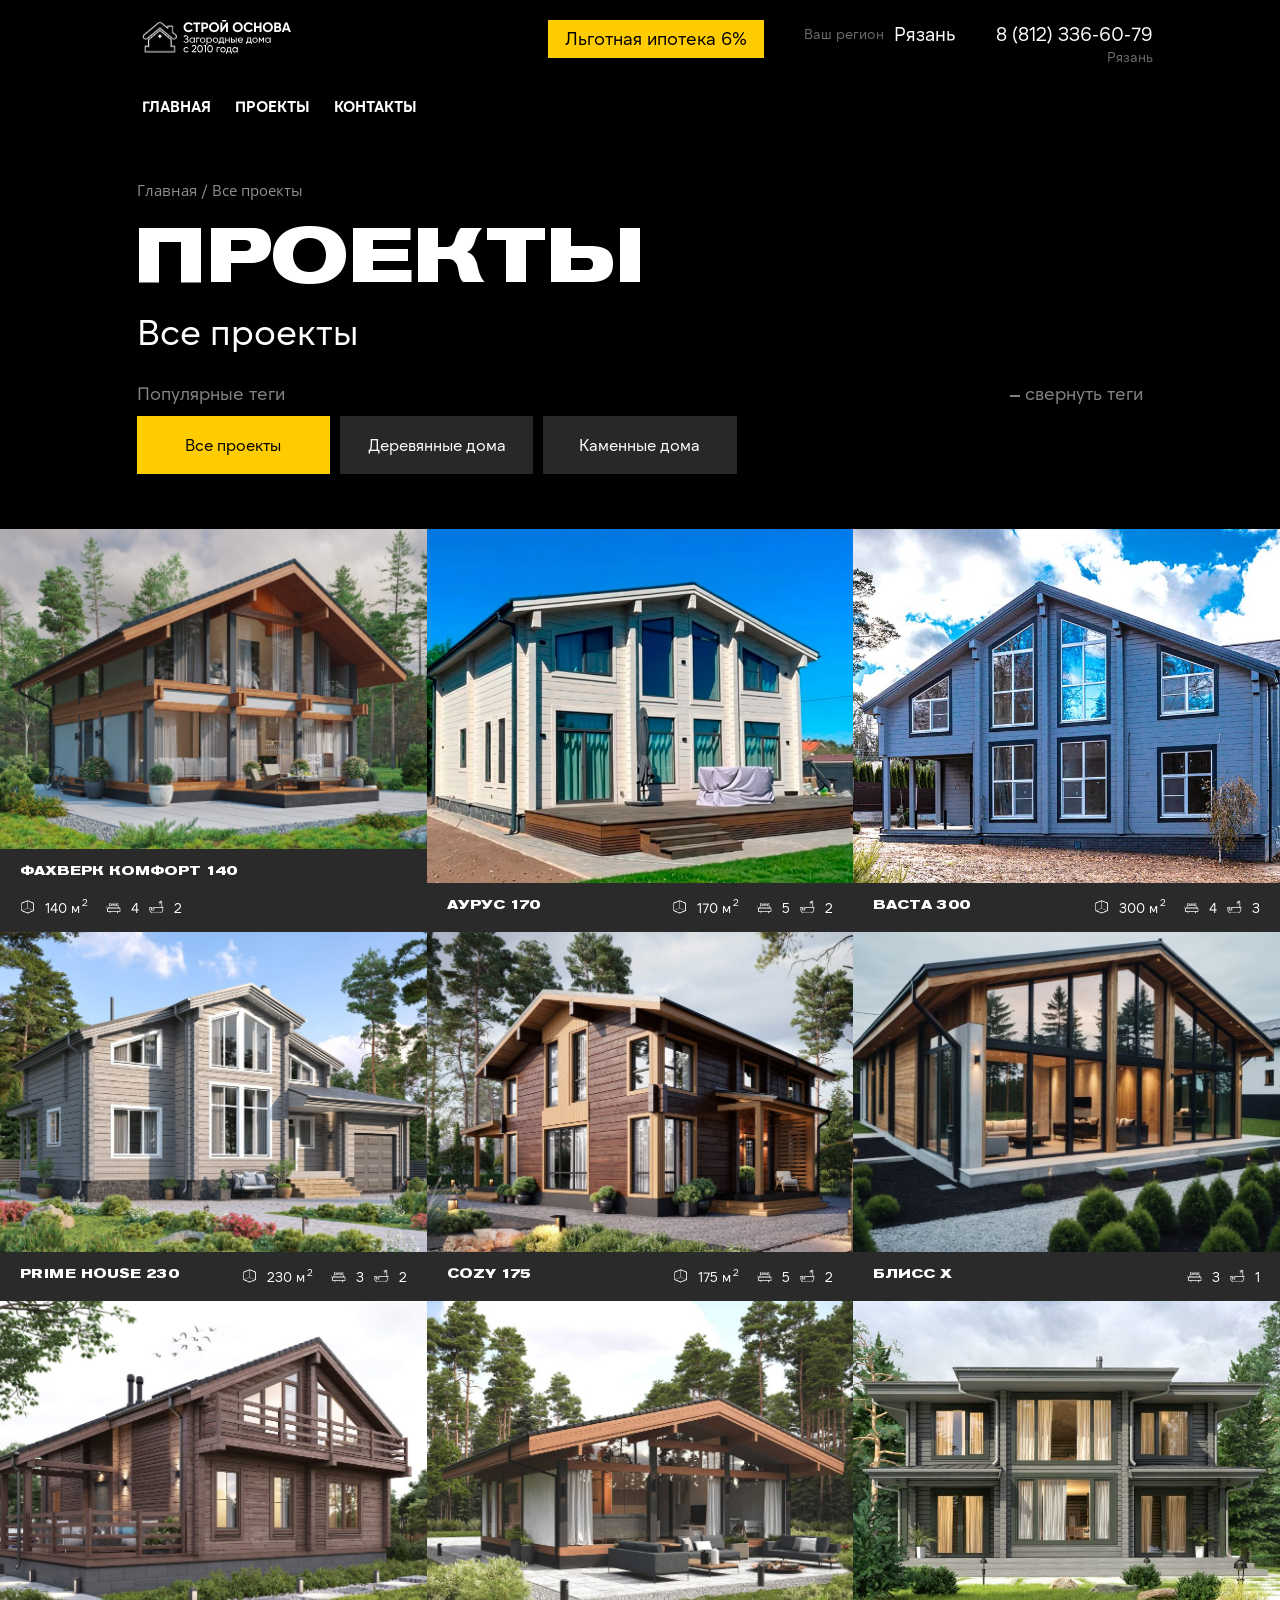
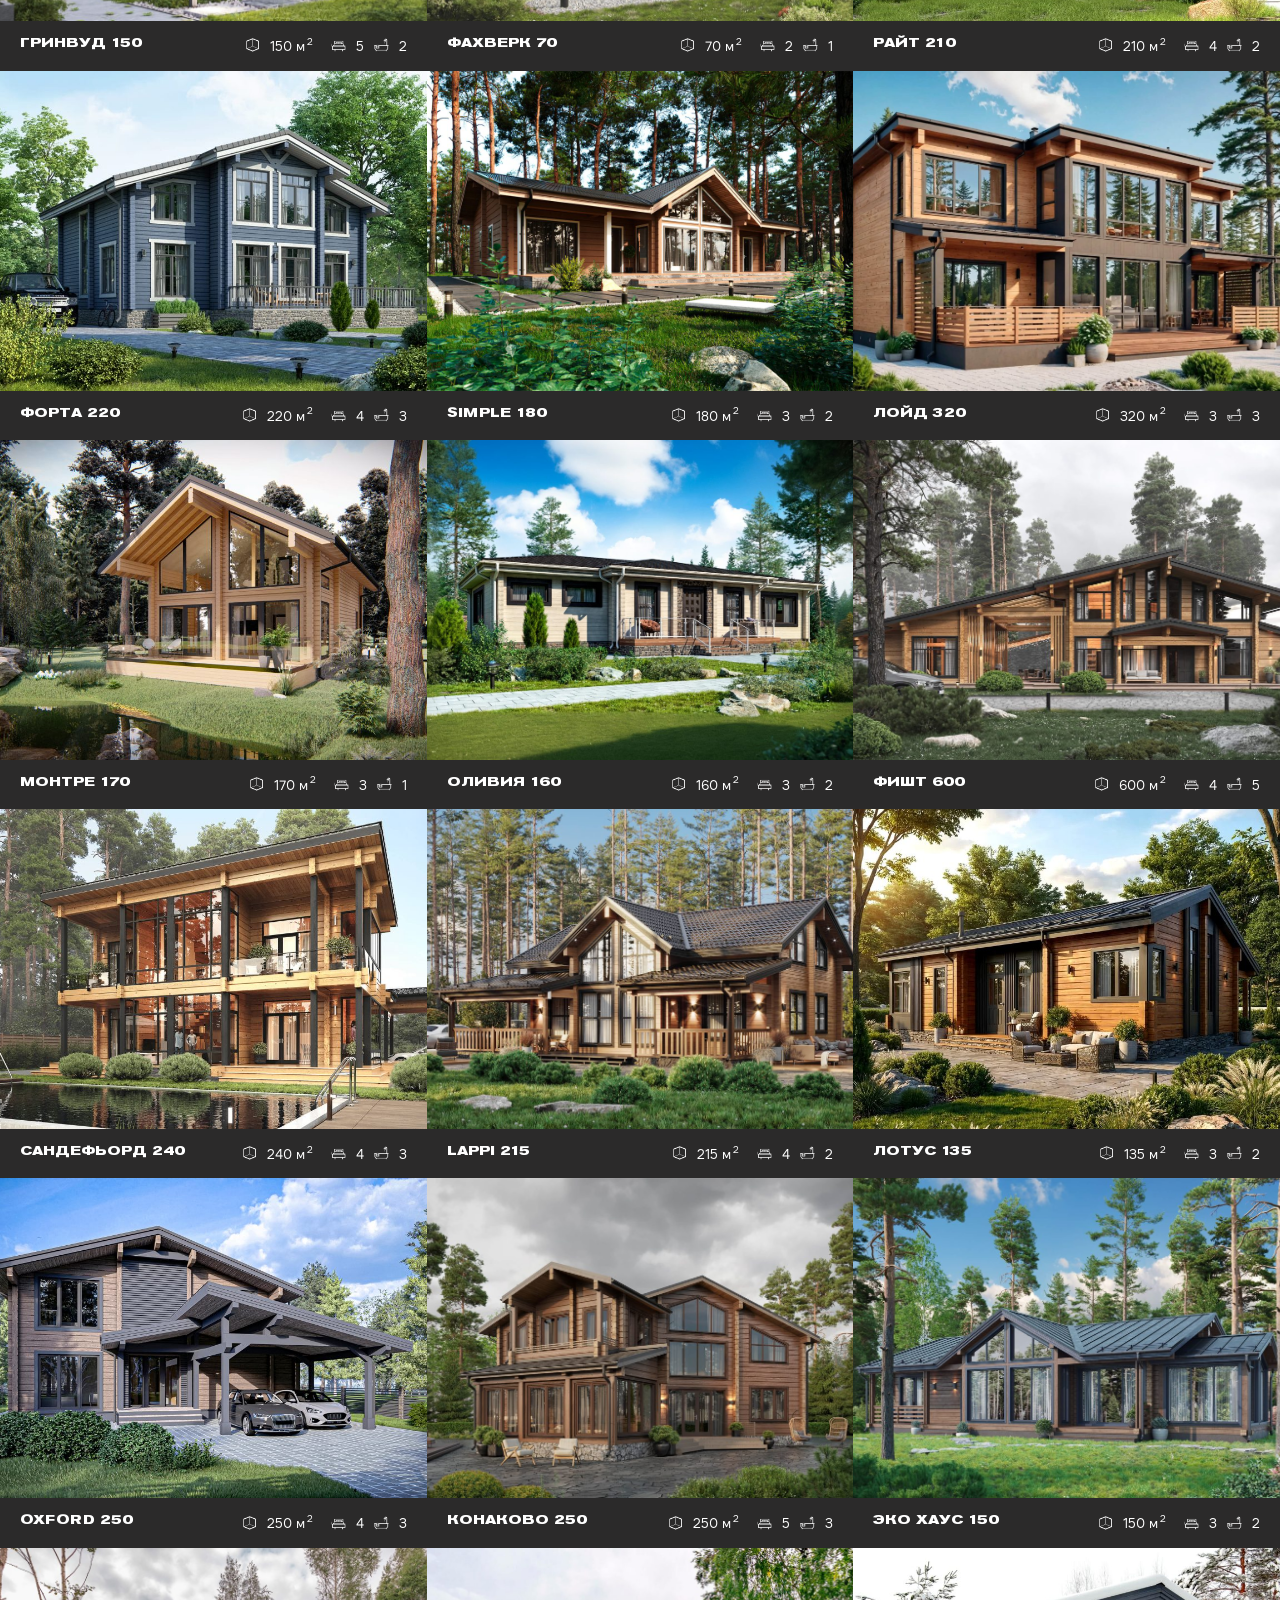
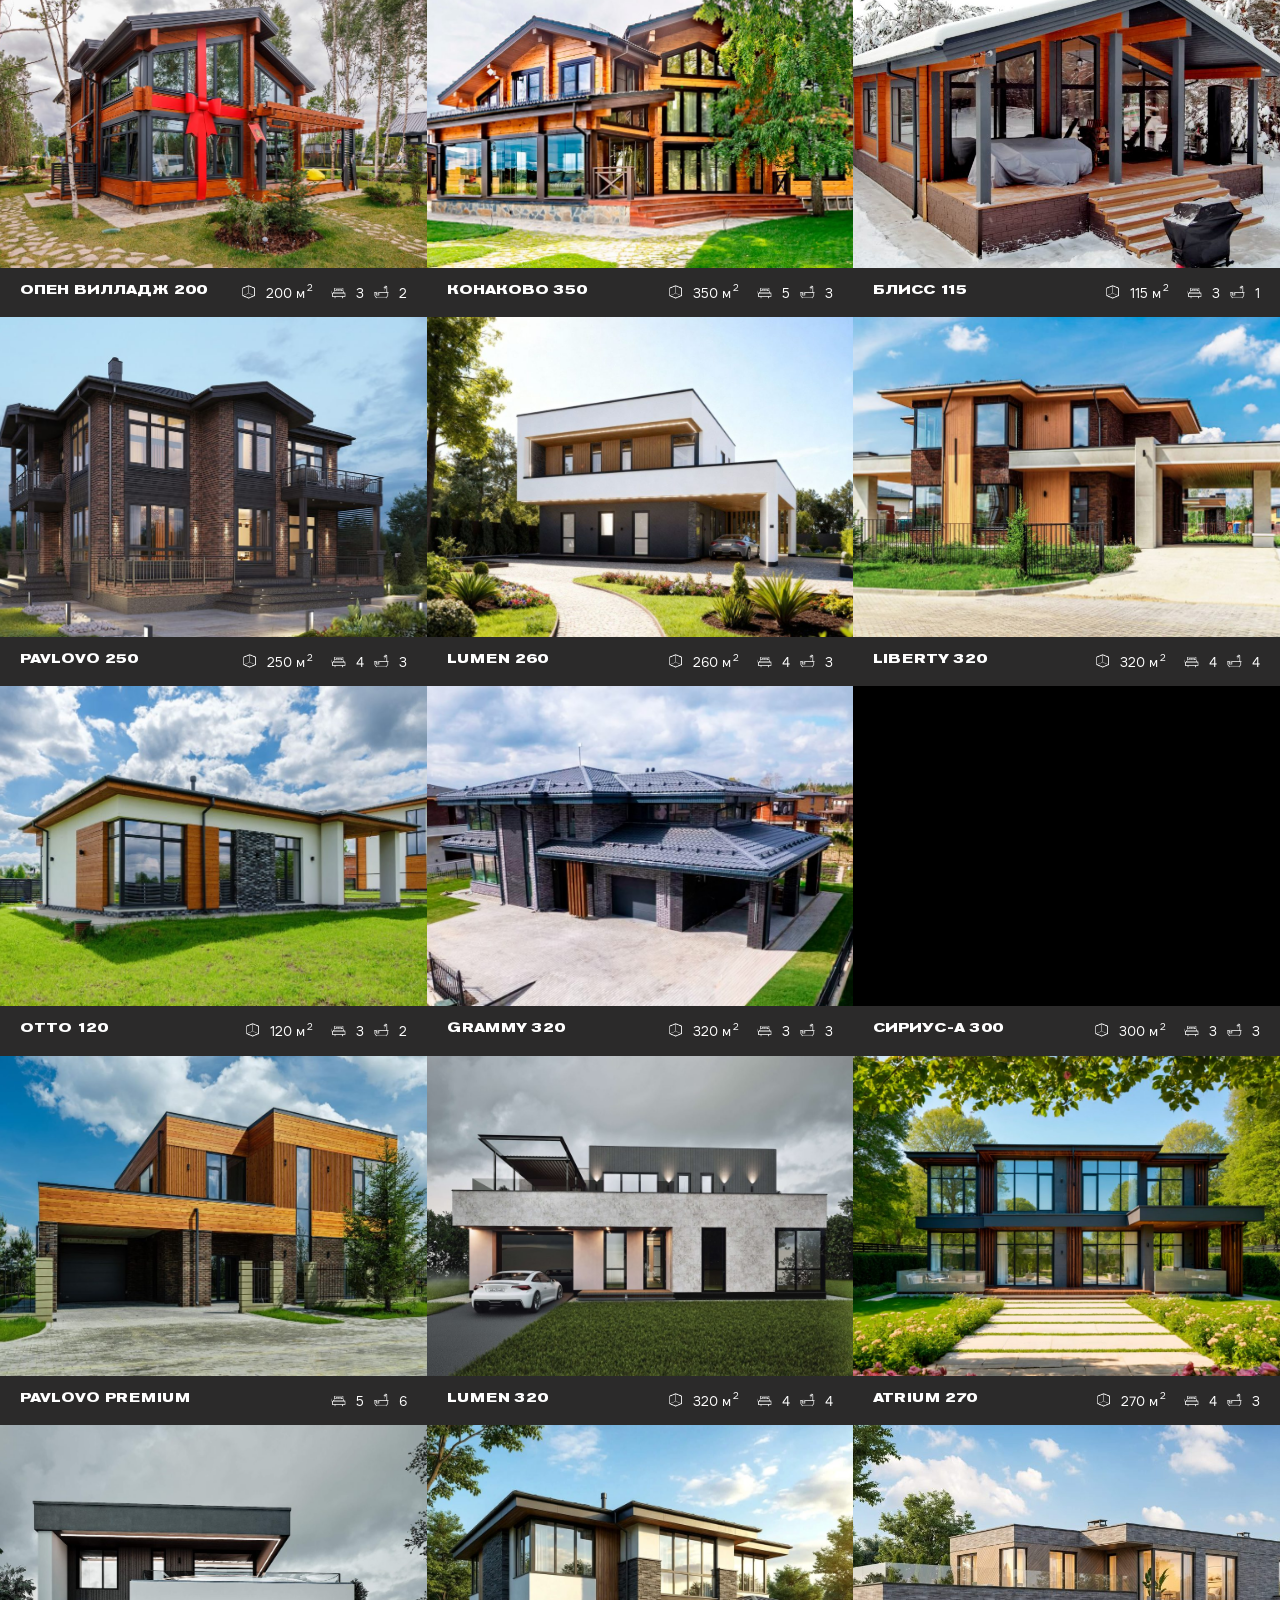
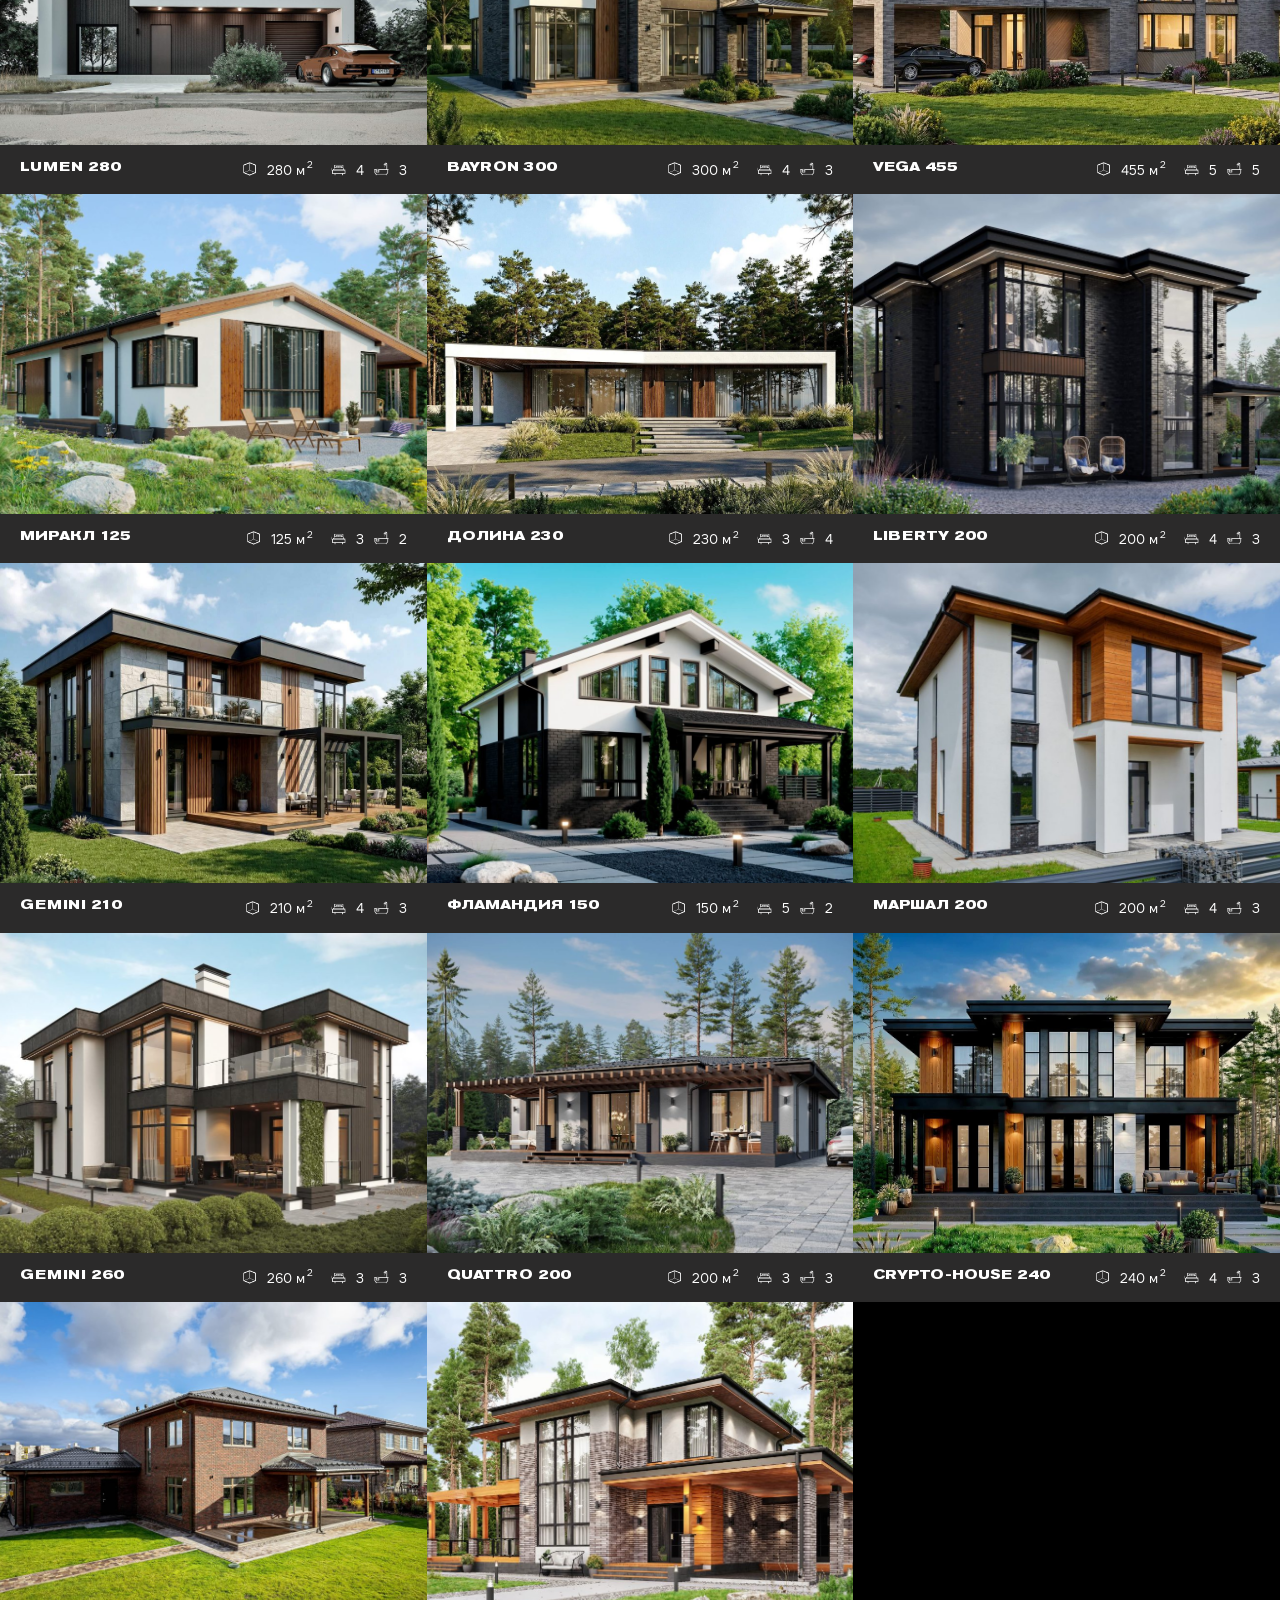
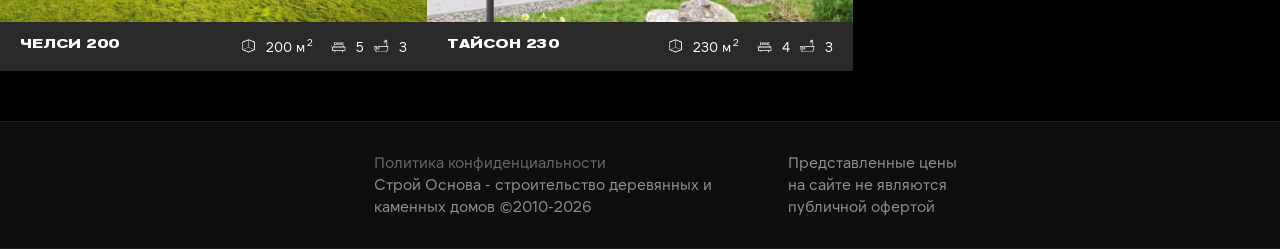
==== commit 1de76ad6: "проверяю высоту" ====
--- a/archive.html
+++ b/archive.html
@@ -538,7 +538,6 @@
             ============================================================ -->
 			<header class="block_black">
 				<div class="header-fixed do">
-					<div style="width: 100%"></div>
 					<div class="header-fixed-logo">
 						<a href="index.html">
 							<div class="logo-el">
--- a/css/style1017.css
+++ b/css/style1017.css
@@ -11548,7 +11548,7 @@
 
 @media (max-width:1450px) {
     .header-fixed-logo {
-        width: 12%;
+        width: 16%;
     }
 }
 
@@ -18794,7 +18794,7 @@
         width: auto;
         max-width: 200px;
         min-width: 135px;
-        padding: 10px 0 10px 15px;
+        padding: 15px 0 10px 15px;
     }
 
     .header-fixed>.header-fixed-logo .logo-el:nth-child(1) {
--- a/css/style1018.css
+++ b/css/style1018.css
@@ -4257,10 +4257,6 @@
         margin: 0 auto;
     }
 
-    .header-fixed>.header-fixed-logo {
-        min-width: 95px;
-    }
-
     .header-fixed-menu .btn-credit {
         margin-right: 10px;
         padding: 5px 12px;
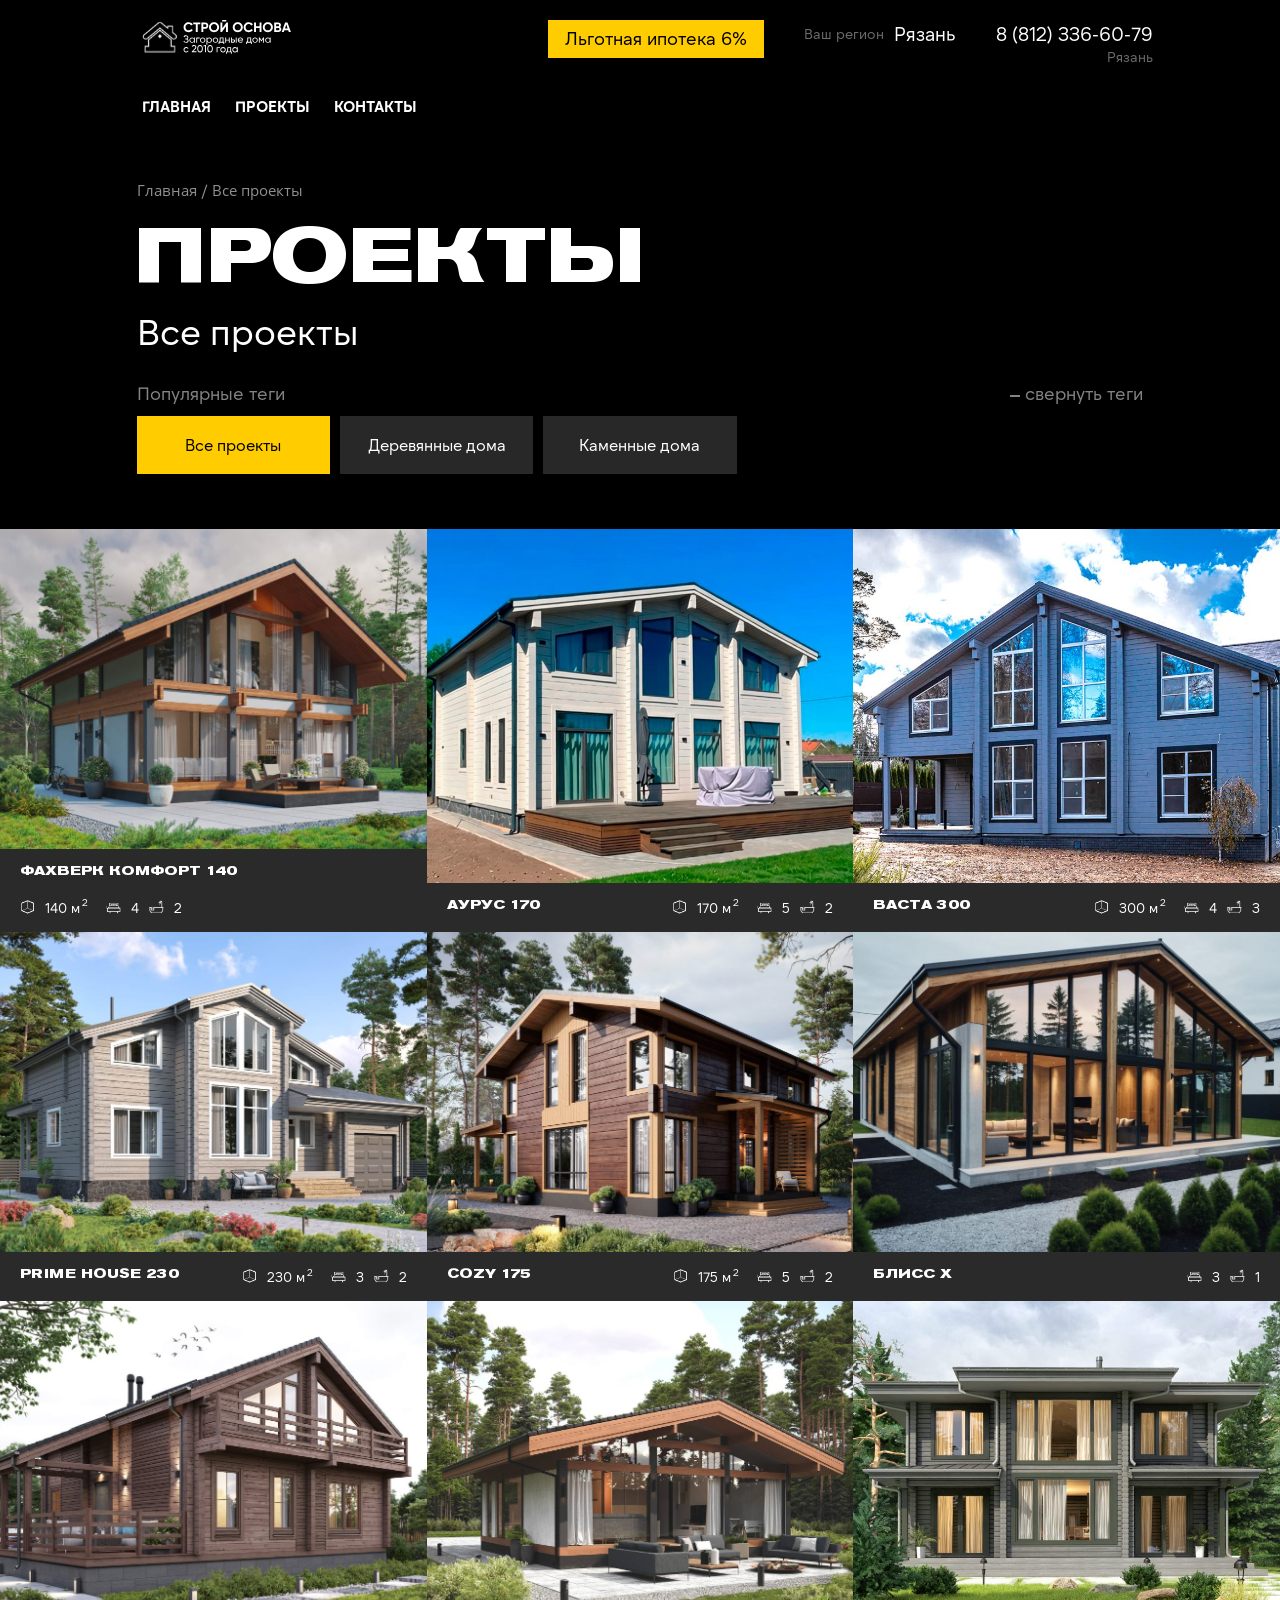
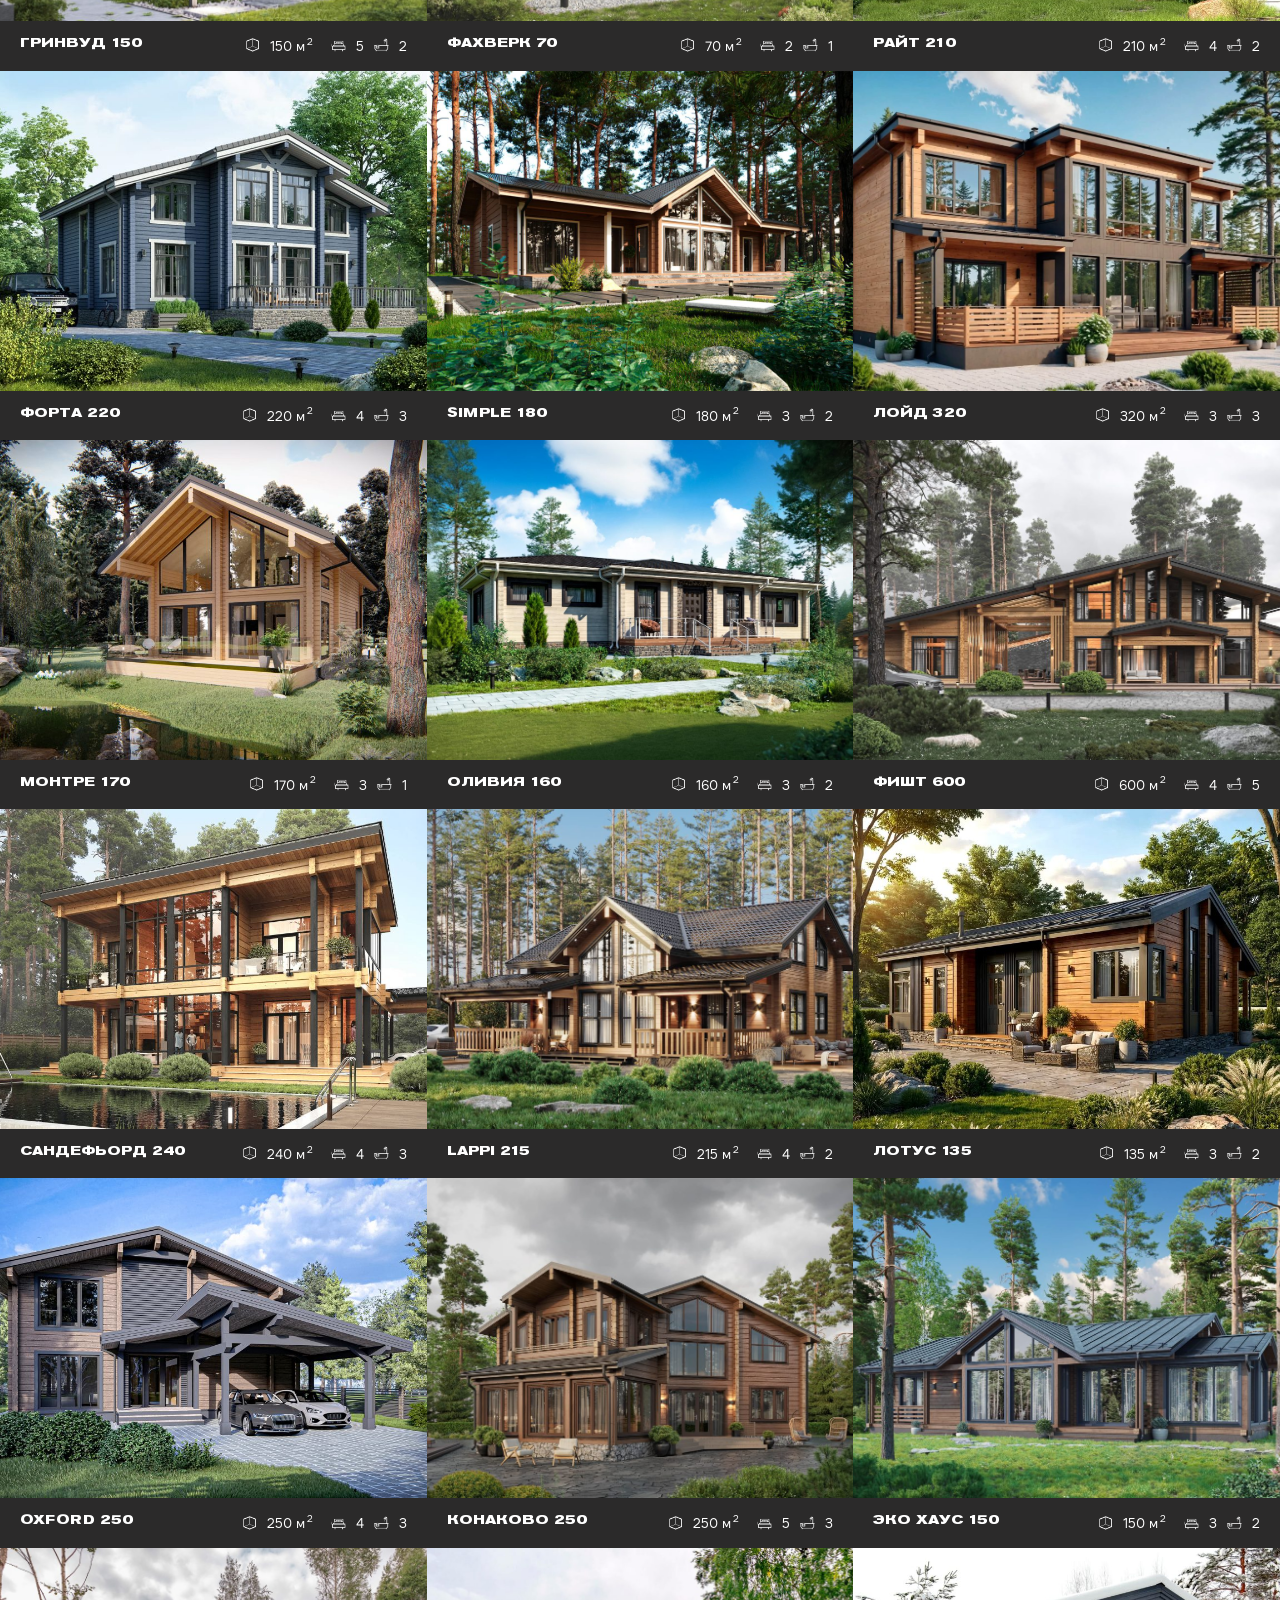
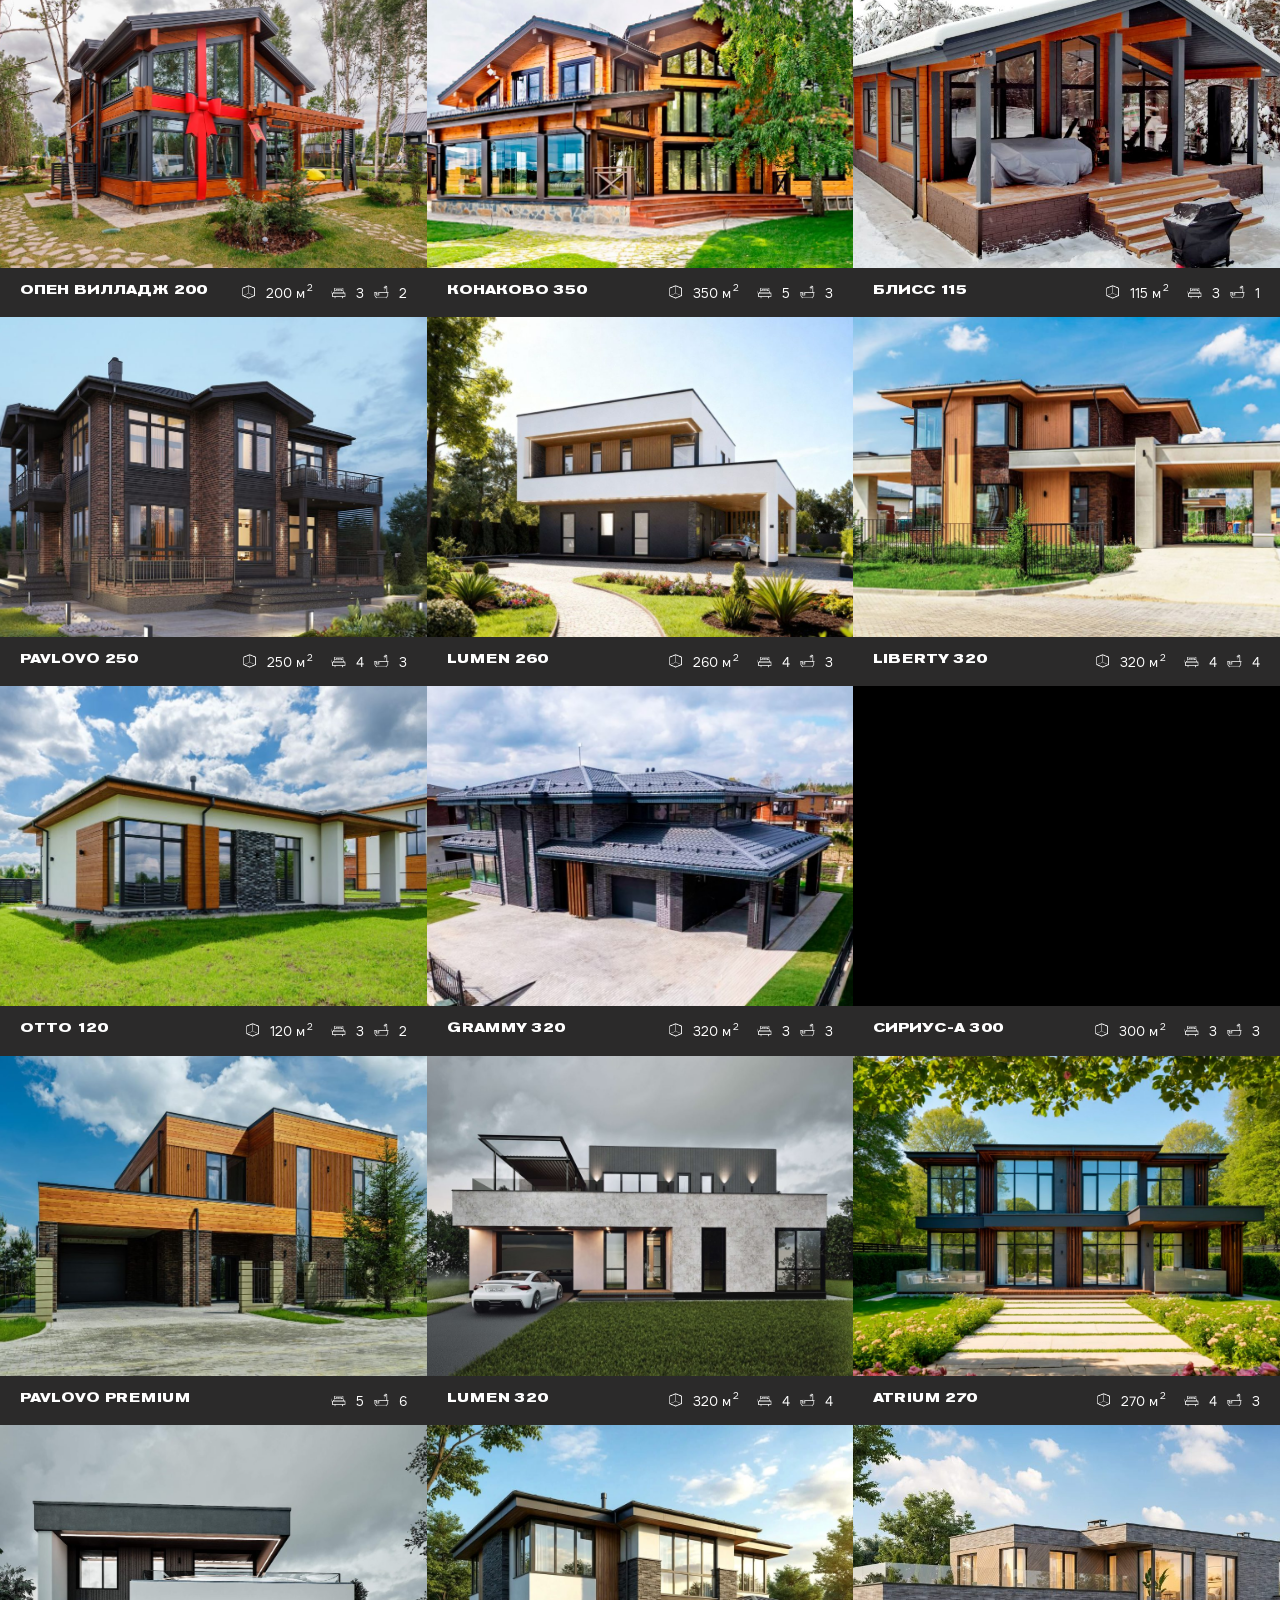
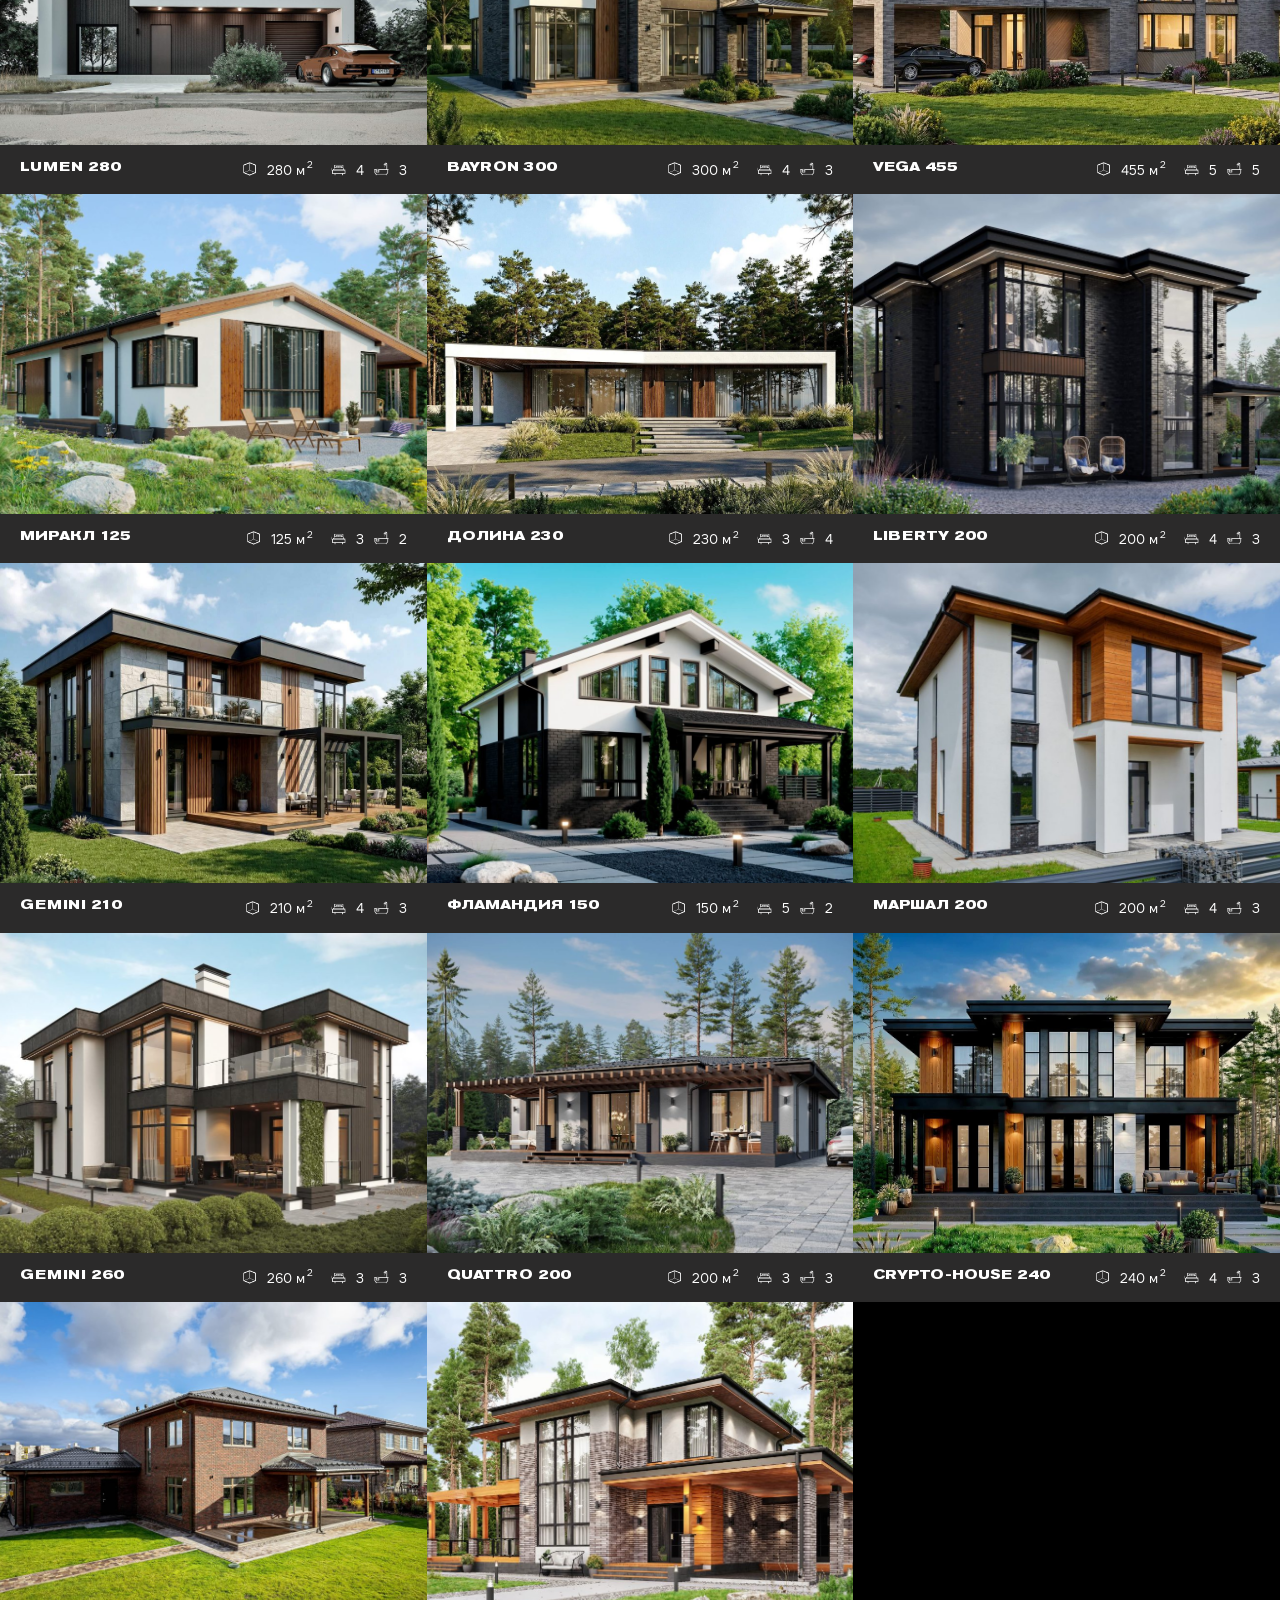
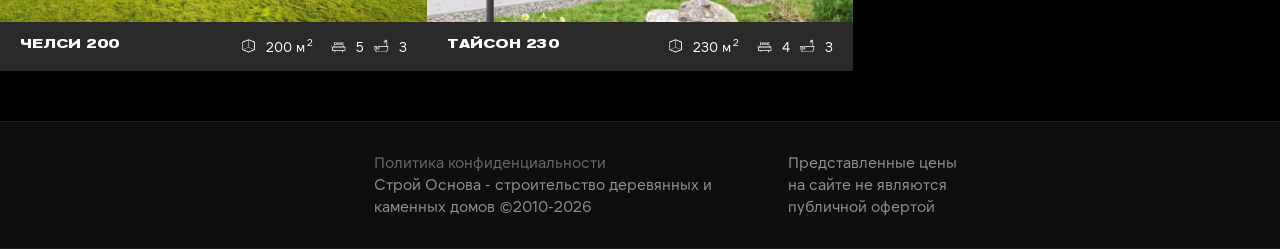
==== commit 22d6c00d: "выровнял высоту" ====
--- a/archive.html
+++ b/archive.html
@@ -621,7 +621,7 @@
 											<li><a href="archive.html">Каменные дома</a></li>
 										</ul>
 									</li>
-									<li id="proj" class="child"><a href="archive.html">Контакты</a></li>
+									<li><a href="archive.html">Контакты</a></li>
 									<li class="helper"></li>
 								</ul>
 								<div class="dropmenu">
--- a/css/style1017.css
+++ b/css/style1017.css
@@ -10004,17 +10004,13 @@
     background-color: #ecf0f1;
     display: block;
     margin: 2px auto;
-    -webkit-transition: all 0.3s ease-in-out;
-    -o-transition: all 0.3s ease-in-out;
-    transition: all 0.3s ease-in-out;
+    -webkit-transition: -webkit-transform 0.3s ease-in-out, opacity 0.3s ease-in-out;
+    -o-transition: -o-transform 0.3s ease-in-out, opacity 0.3s ease-in-out;
+    transition: transform 0.3s ease-in-out, opacity 0.3s ease-in-out;
 }
 
 .dropmenu.is-active {
-    padding-top: 22px;
-}
-
-.dropmenu.is-active .line {
-    margin: 6px auto;
+    padding-top: 0;
 }
 
 .dropmenu:hover {
@@ -10026,17 +10022,17 @@
 }
 
 .dropmenu.is-active .line:nth-child(1) {
-    -webkit-transform: translateY(7px) rotate(45deg);
-    -ms-transform: translateY(7px) rotate(45deg);
-    -o-transform: translateY(7px) rotate(45deg);
-    transform: translateY(7px) rotate(45deg);
+    -webkit-transform: translateY(8px) rotate(45deg);
+    -ms-transform: translateY(8px) rotate(45deg);
+    -o-transform: translateY(8px) rotate(45deg);
+    transform: translateY(8px) rotate(45deg);
 }
 
 .dropmenu.is-active .line:nth-child(3) {
-    -webkit-transform: translateY(-5px) rotate(-45deg);
-    -ms-transform: translateY(-5px) rotate(-45deg);
-    -o-transform: translateY(-5px) rotate(-45deg);
-    transform: translateY(-5px) rotate(-45deg);
+    -webkit-transform: translateY(-8px) rotate(-45deg);
+    -ms-transform: translateY(-8px) rotate(-45deg);
+    -o-transform: translateY(-8px) rotate(-45deg);
+    transform: translateY(-8px) rotate(-45deg);
 }
 
 @media (min-width: 768px) {
@@ -10693,12 +10689,14 @@
     }
 
     .dropmenu {
-        display: block;
+        display: flex;
+        flex-direction: column;
+        justify-content: center;
+        align-items: center;
         position: fixed;
         right: 0;
         top: 0;
         padding: 0;
-        padding-top: 22px;
     }
 
     .header-fixed-contacts {
@@ -11089,7 +11087,10 @@
     }
 
     .dropmenu {
-        display: block;
+        display: flex;
+        flex-direction: column;
+        justify-content: center;
+        align-items: center;
     }
 
     .header-fixed-content {
@@ -11670,7 +11671,7 @@
     .dropmenu {
         width: 50px;
         height: 50px;
-        padding-top: 18px;
+        padding-top: 0;
     }
 
     header #search.full_search {
@@ -15078,14 +15079,14 @@
     margin: 7px auto;
 }
 
-.dropmenu.is-active .line:nth-child(1) {
+.landing_15 .dropmenu.is-active .line:nth-child(1) {
     -webkit-transform: translateY(10px) rotate(45deg);
     -ms-transform: translateY(10px) rotate(45deg);
     -o-transform: translateY(10px) rotate(45deg);
     transform: translateY(10px) rotate(45deg);
 }
 
-.dropmenu.is-active .line:nth-child(3) {
+.landing_15 .dropmenu.is-active .line:nth-child(3) {
     -webkit-transform: translateY(-10px) rotate(-45deg);
     -ms-transform: translateY(-10px) rotate(-45deg);
     -o-transform: translateY(-10px) rotate(-45deg);
@@ -18757,7 +18758,7 @@
     } */
 
     .dropmenu.is-active {
-        padding-top: 12px;
+        padding-top: 0;
     }
 
     header #search.full_search {
--- a/css/style1018.css
+++ b/css/style1018.css
@@ -6273,6 +6273,7 @@
 
     .header-fixed .header-fixed-menu .btn-credit {
         margin: 0 auto;
+        z-index: 99;
     }
 
     .header-fixed .header-fixed-menu .dropmenu {
